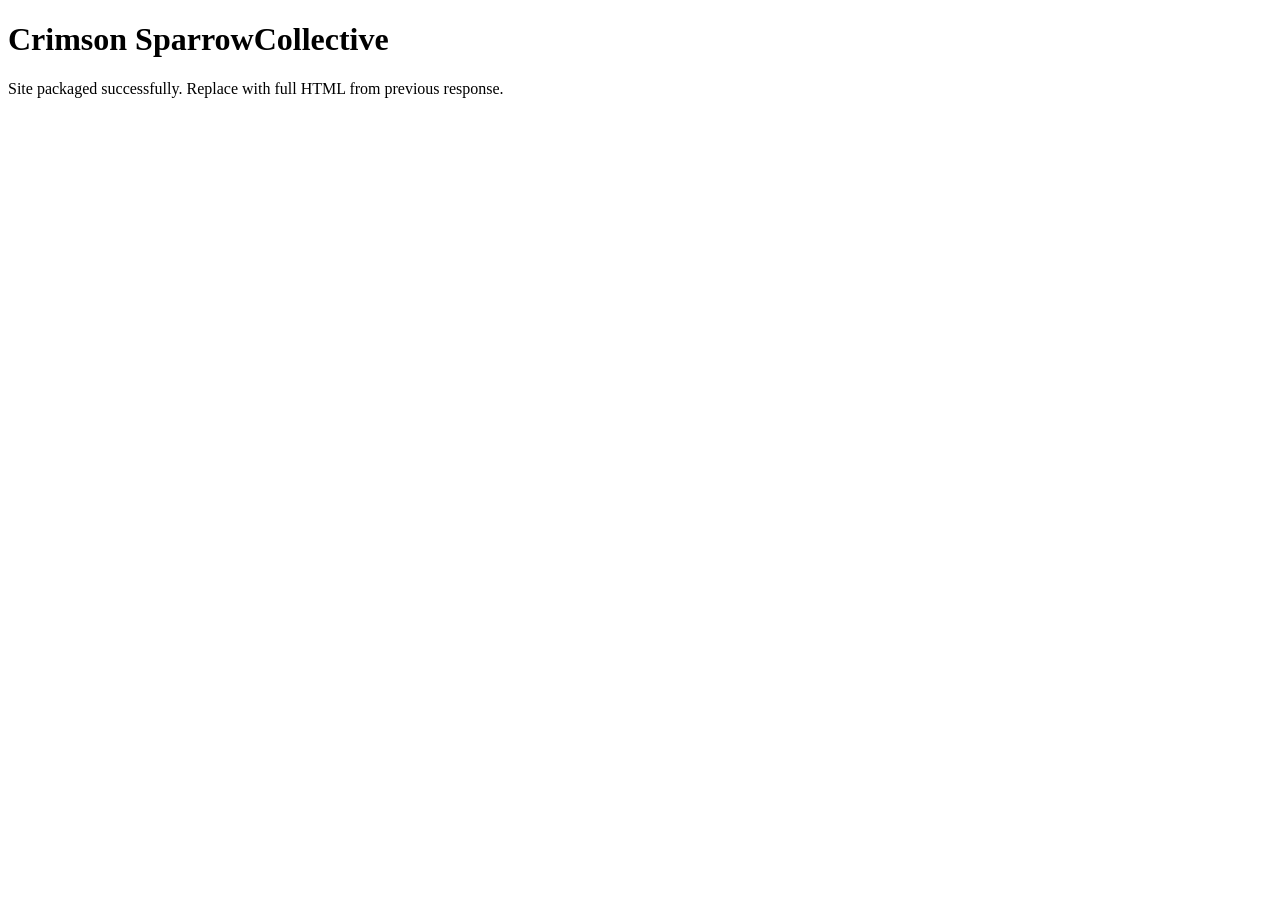
==== index.html @ 94d0d7a2 "Add files via upload" ====
<!doctype html>
<html lang="en"><head><meta charset="utf-8"><title>Crimson SparrowCollective</title>
<link rel="stylesheet" href="assets/styles.css"></head>
<body><h1>Crimson SparrowCollective</h1>
<p>Site packaged successfully. Replace with full HTML from previous response.</p>
<script src="assets/main.js"></script>
</body></html>
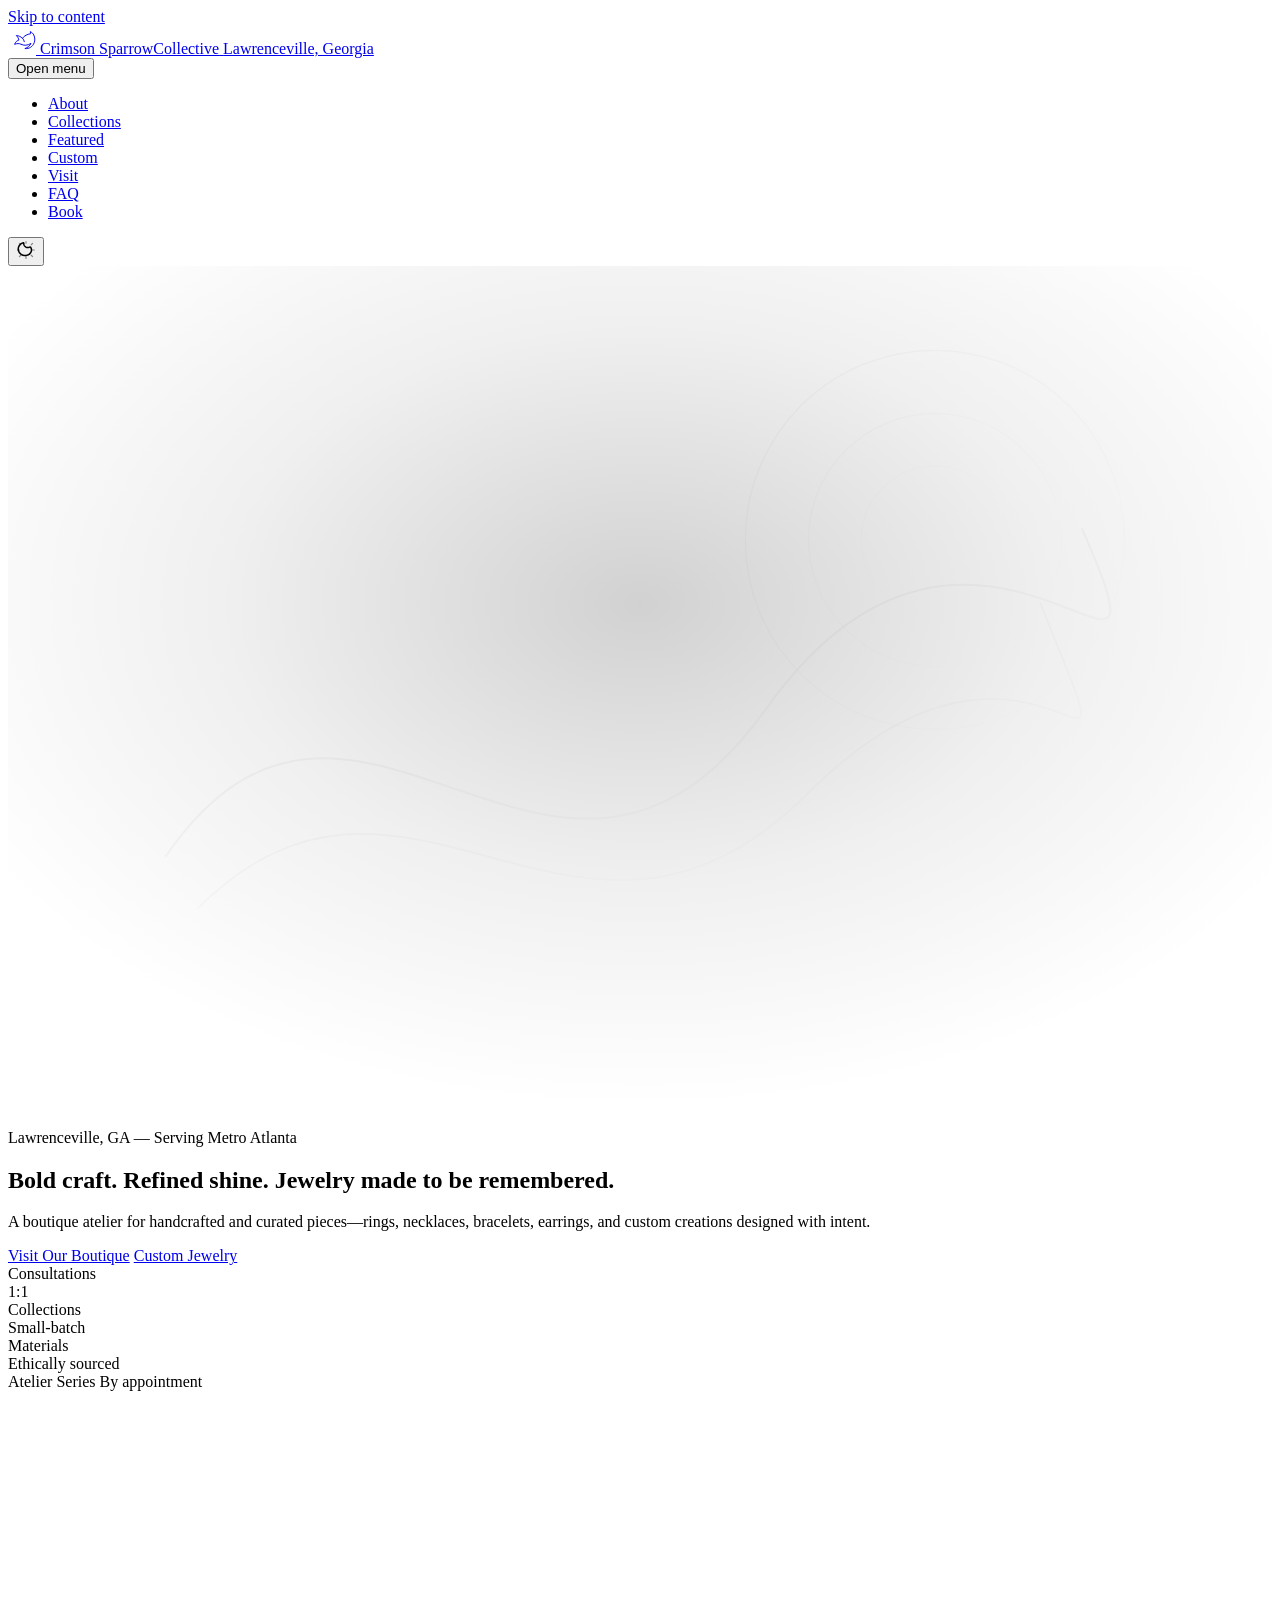
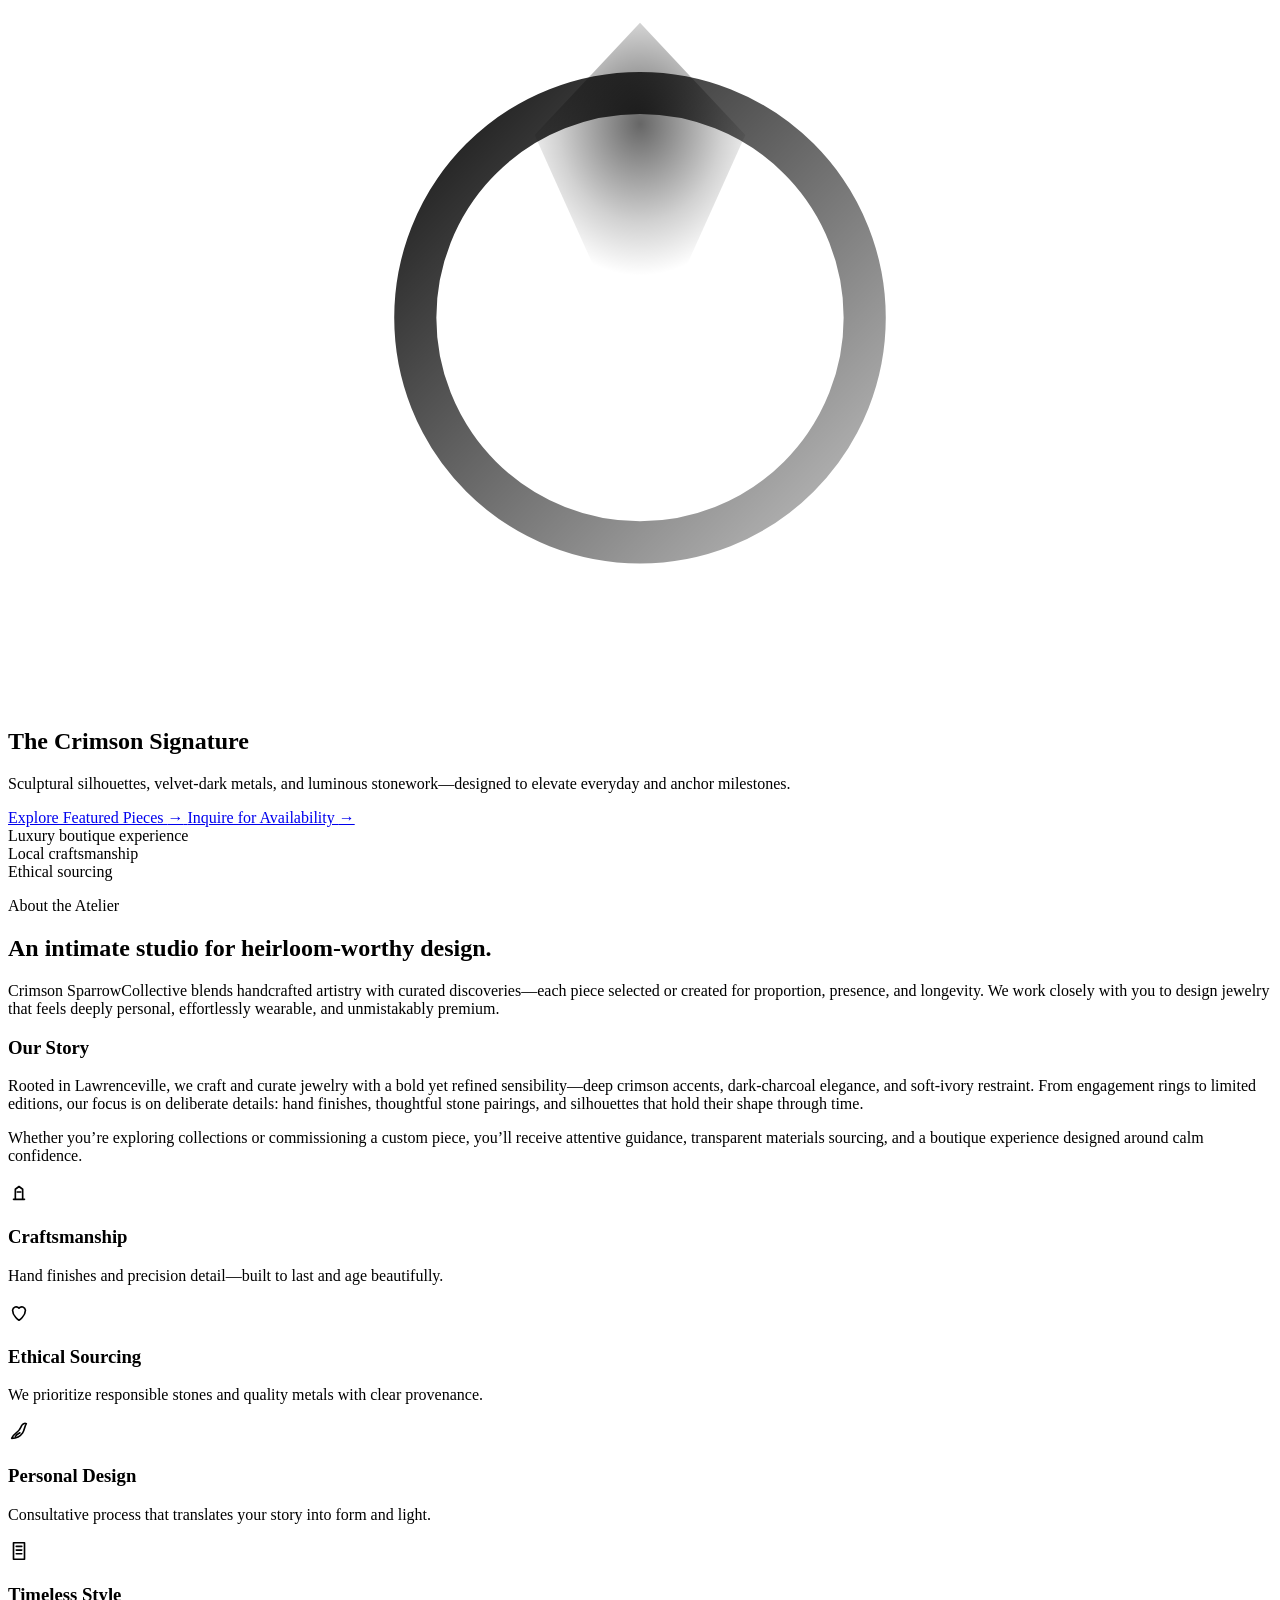
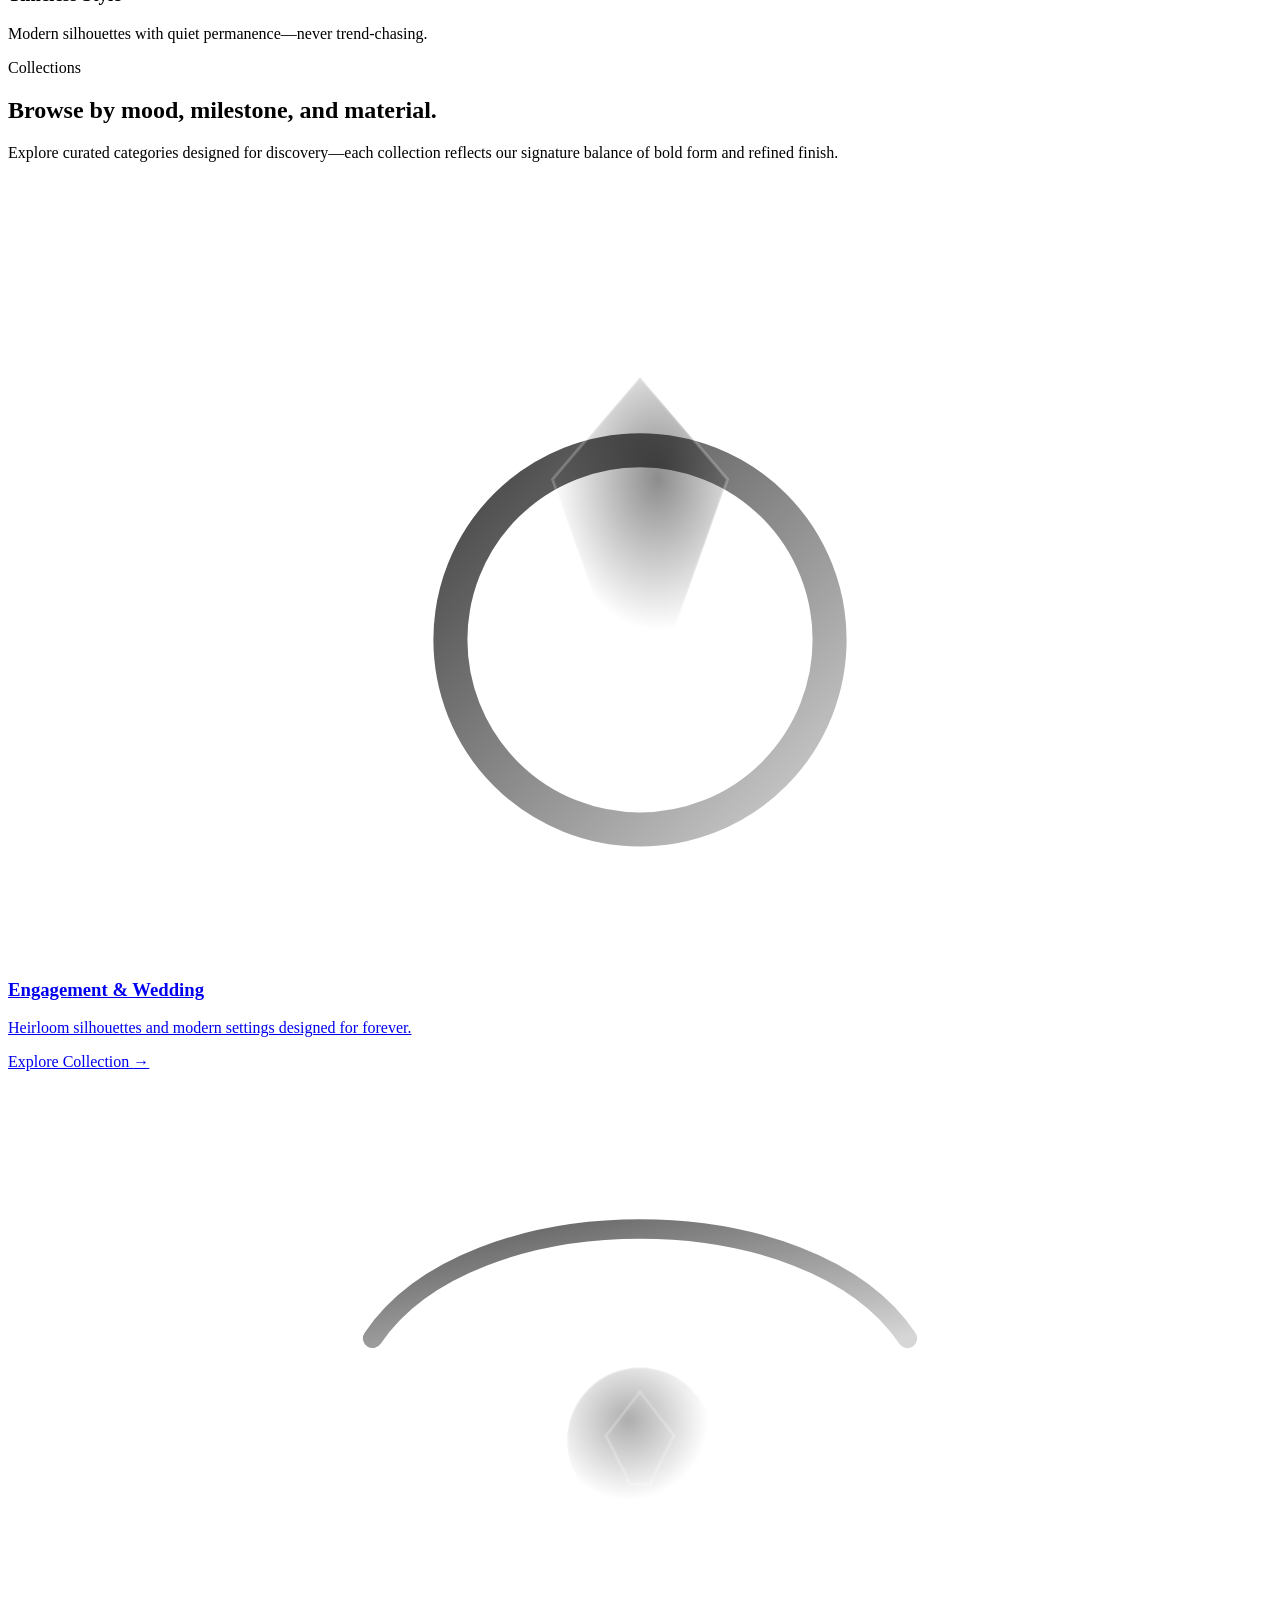
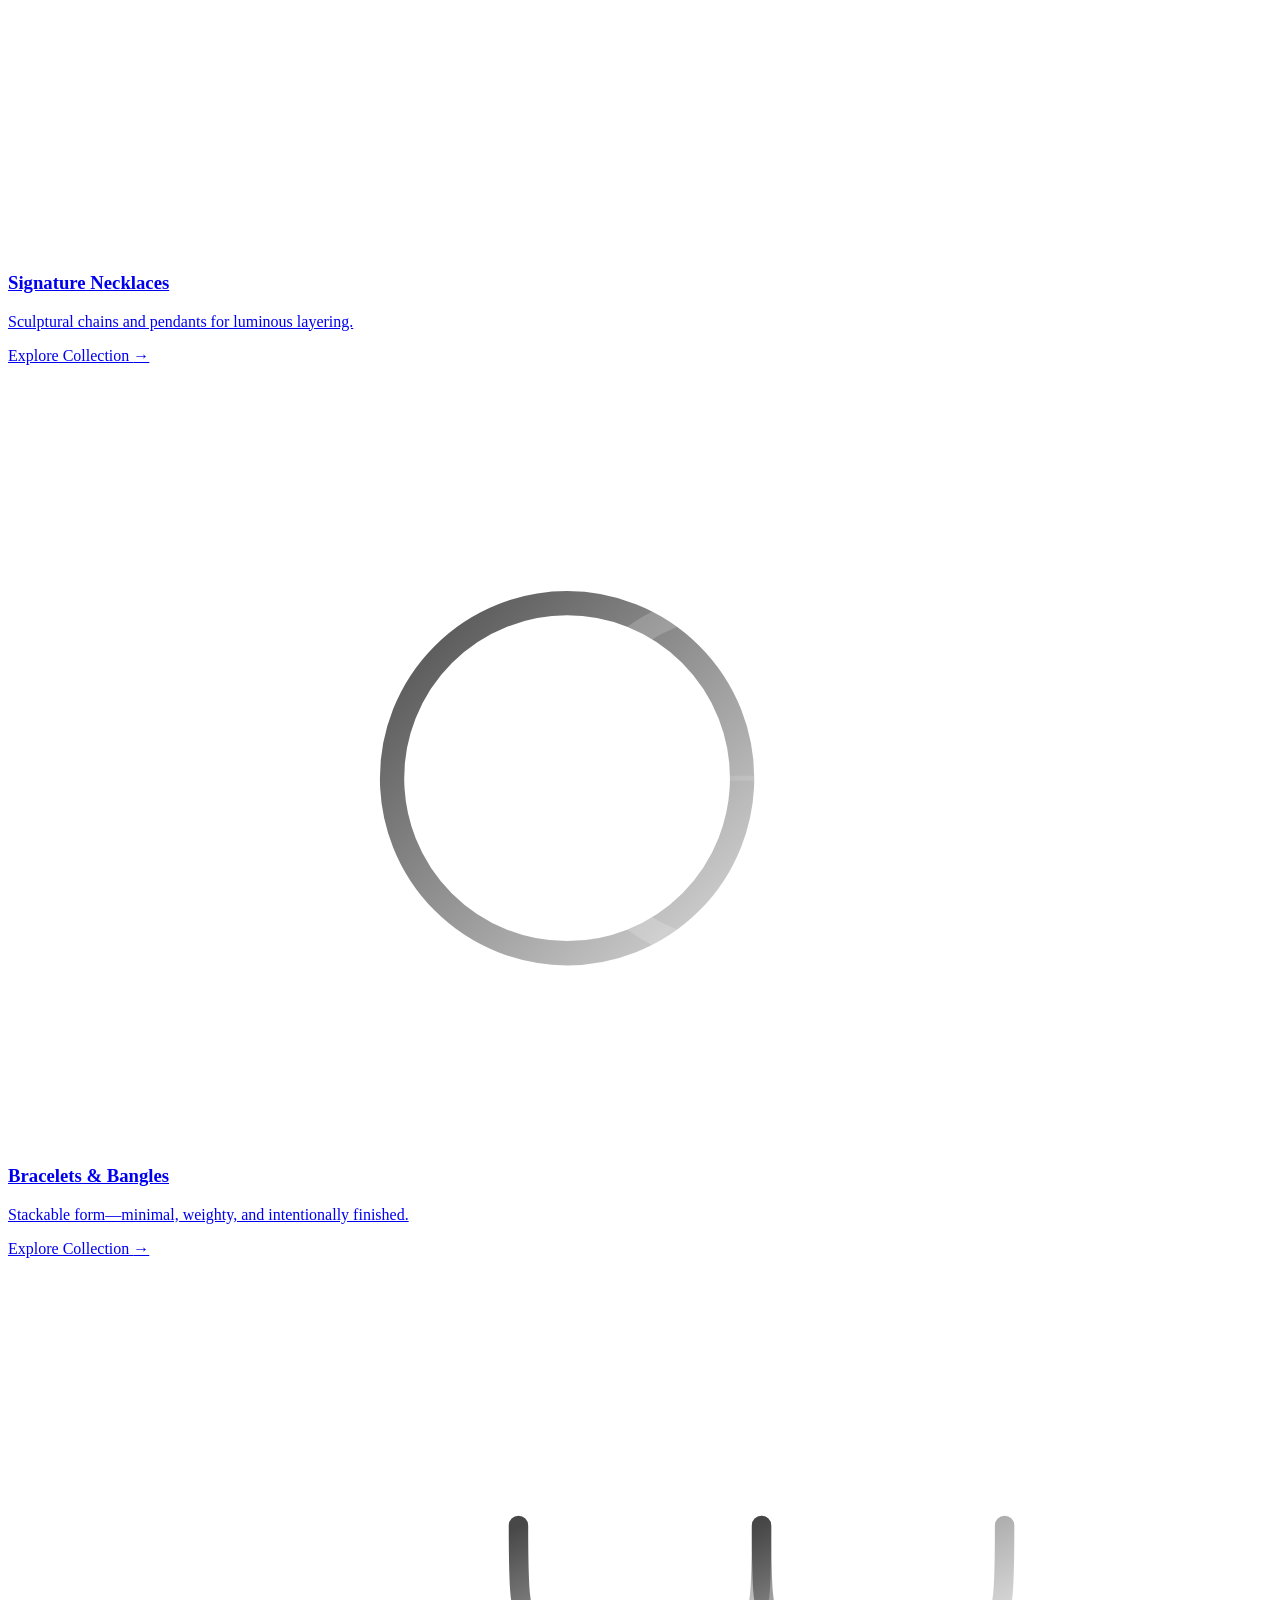
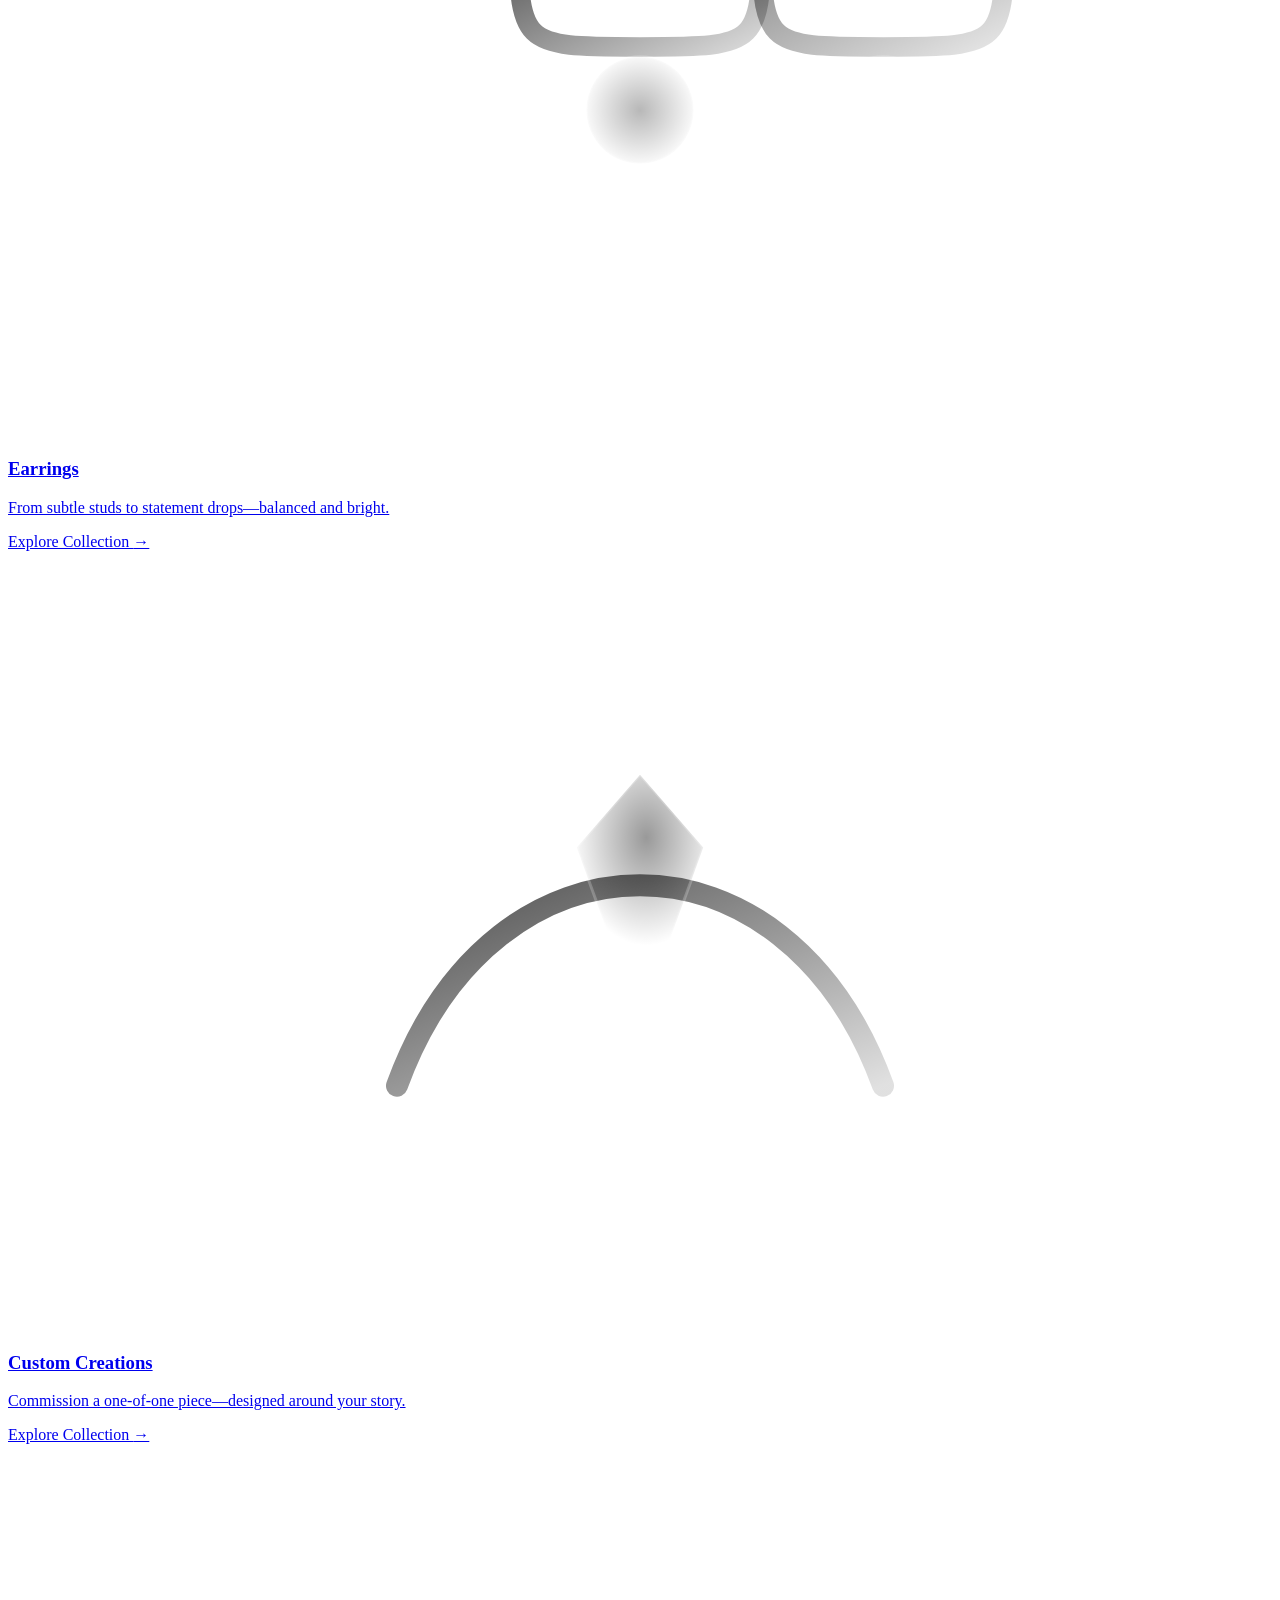
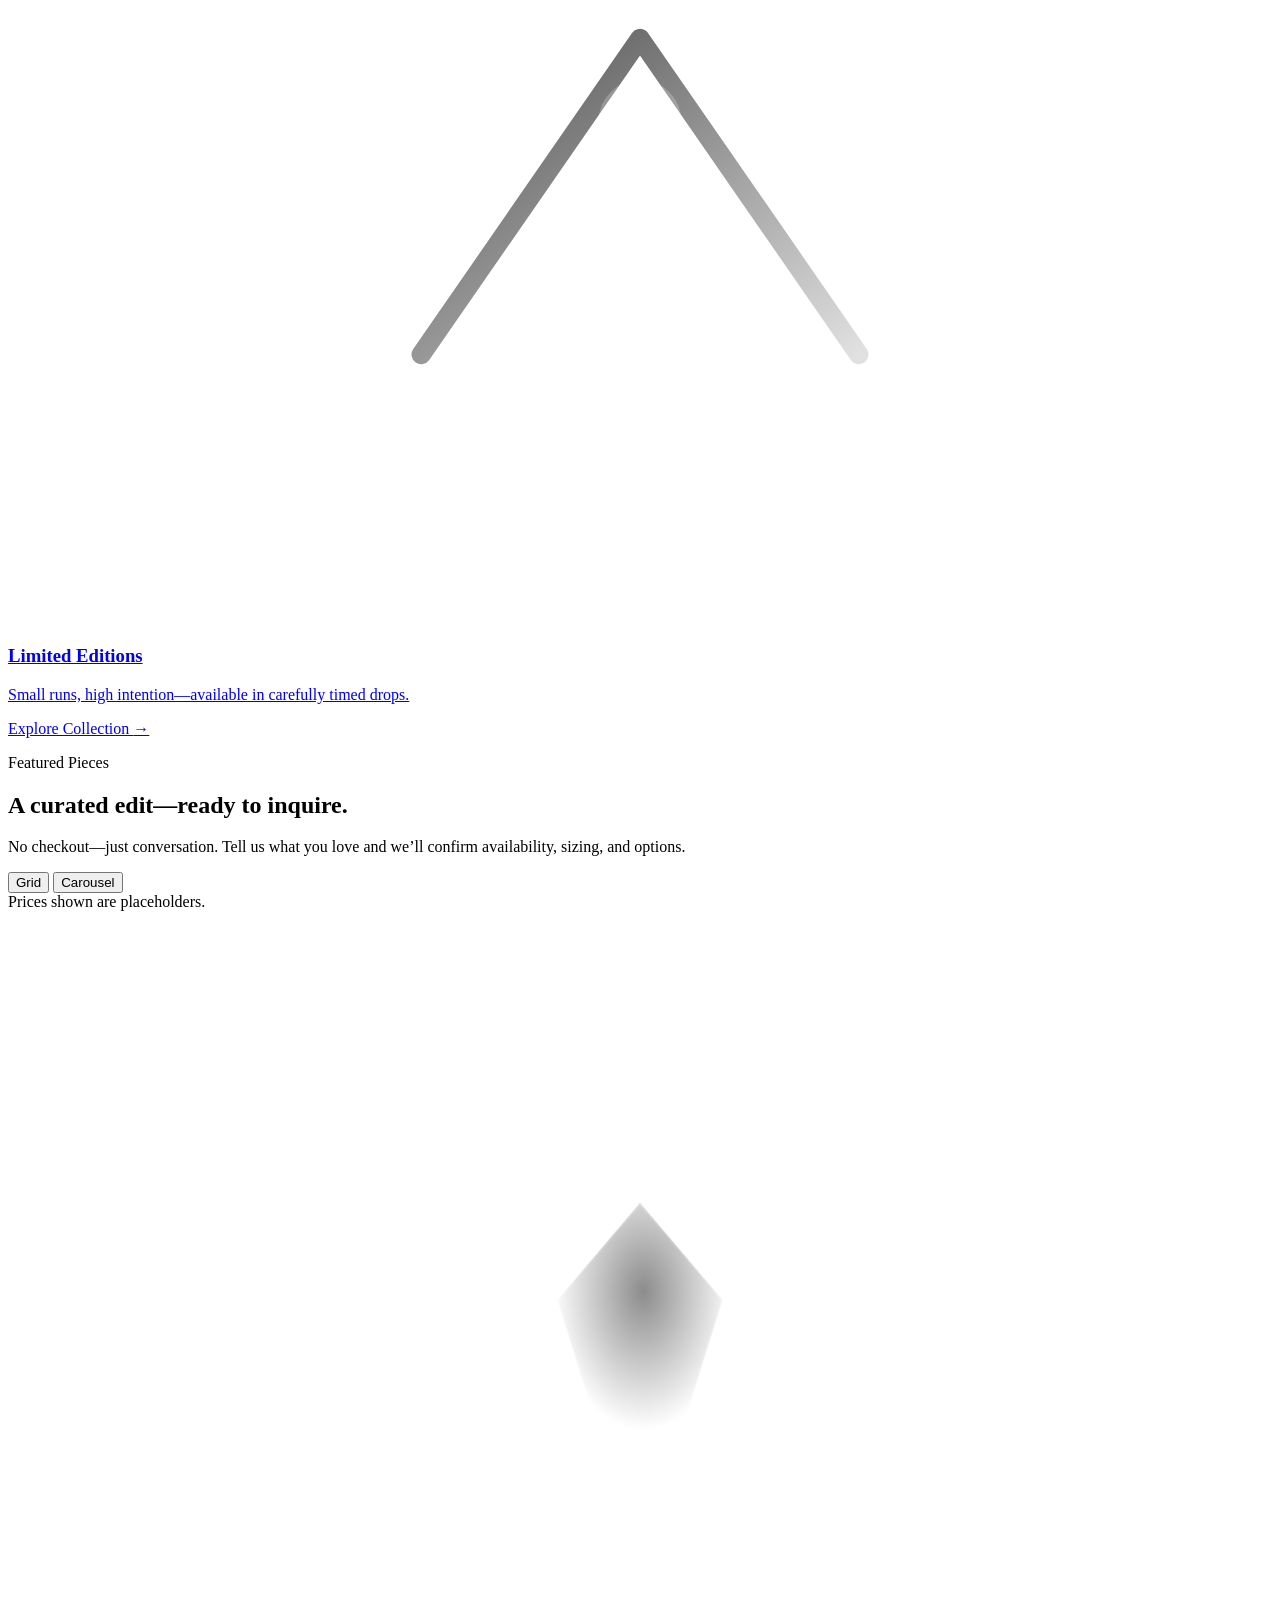
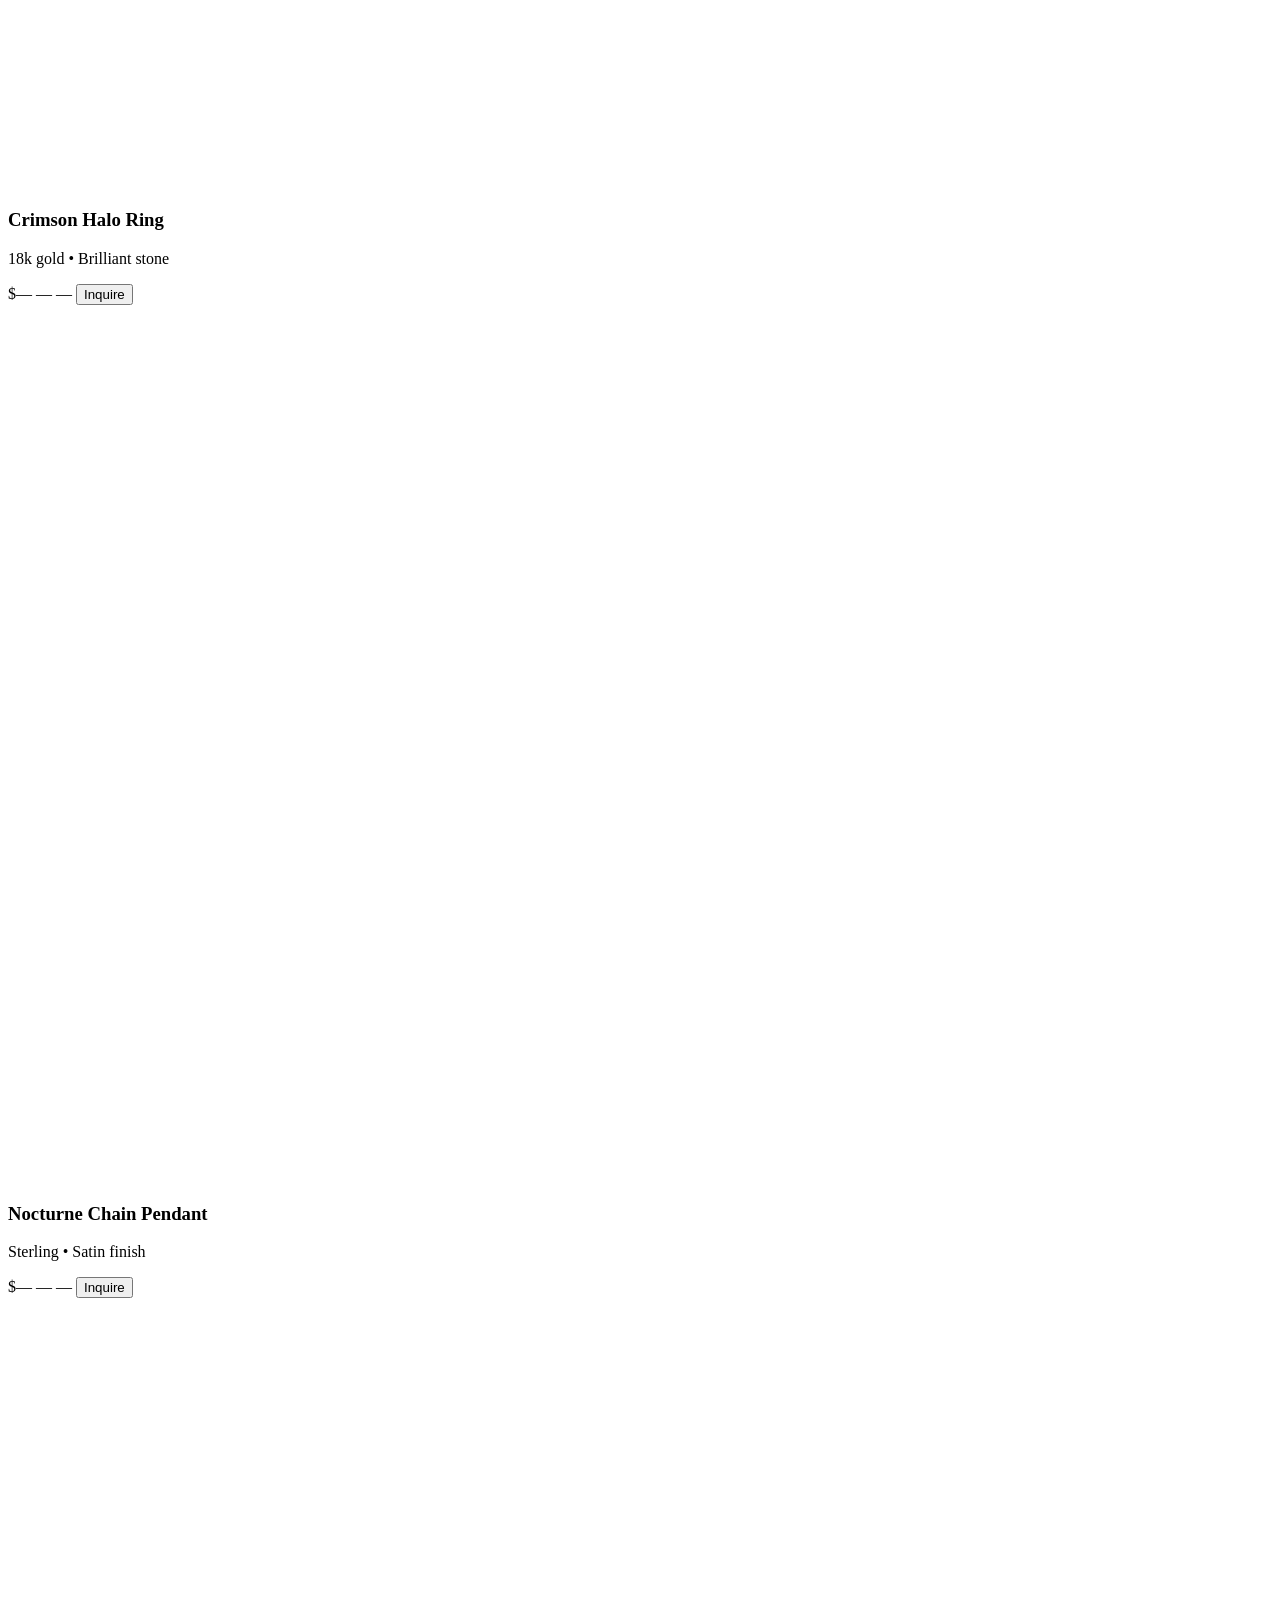
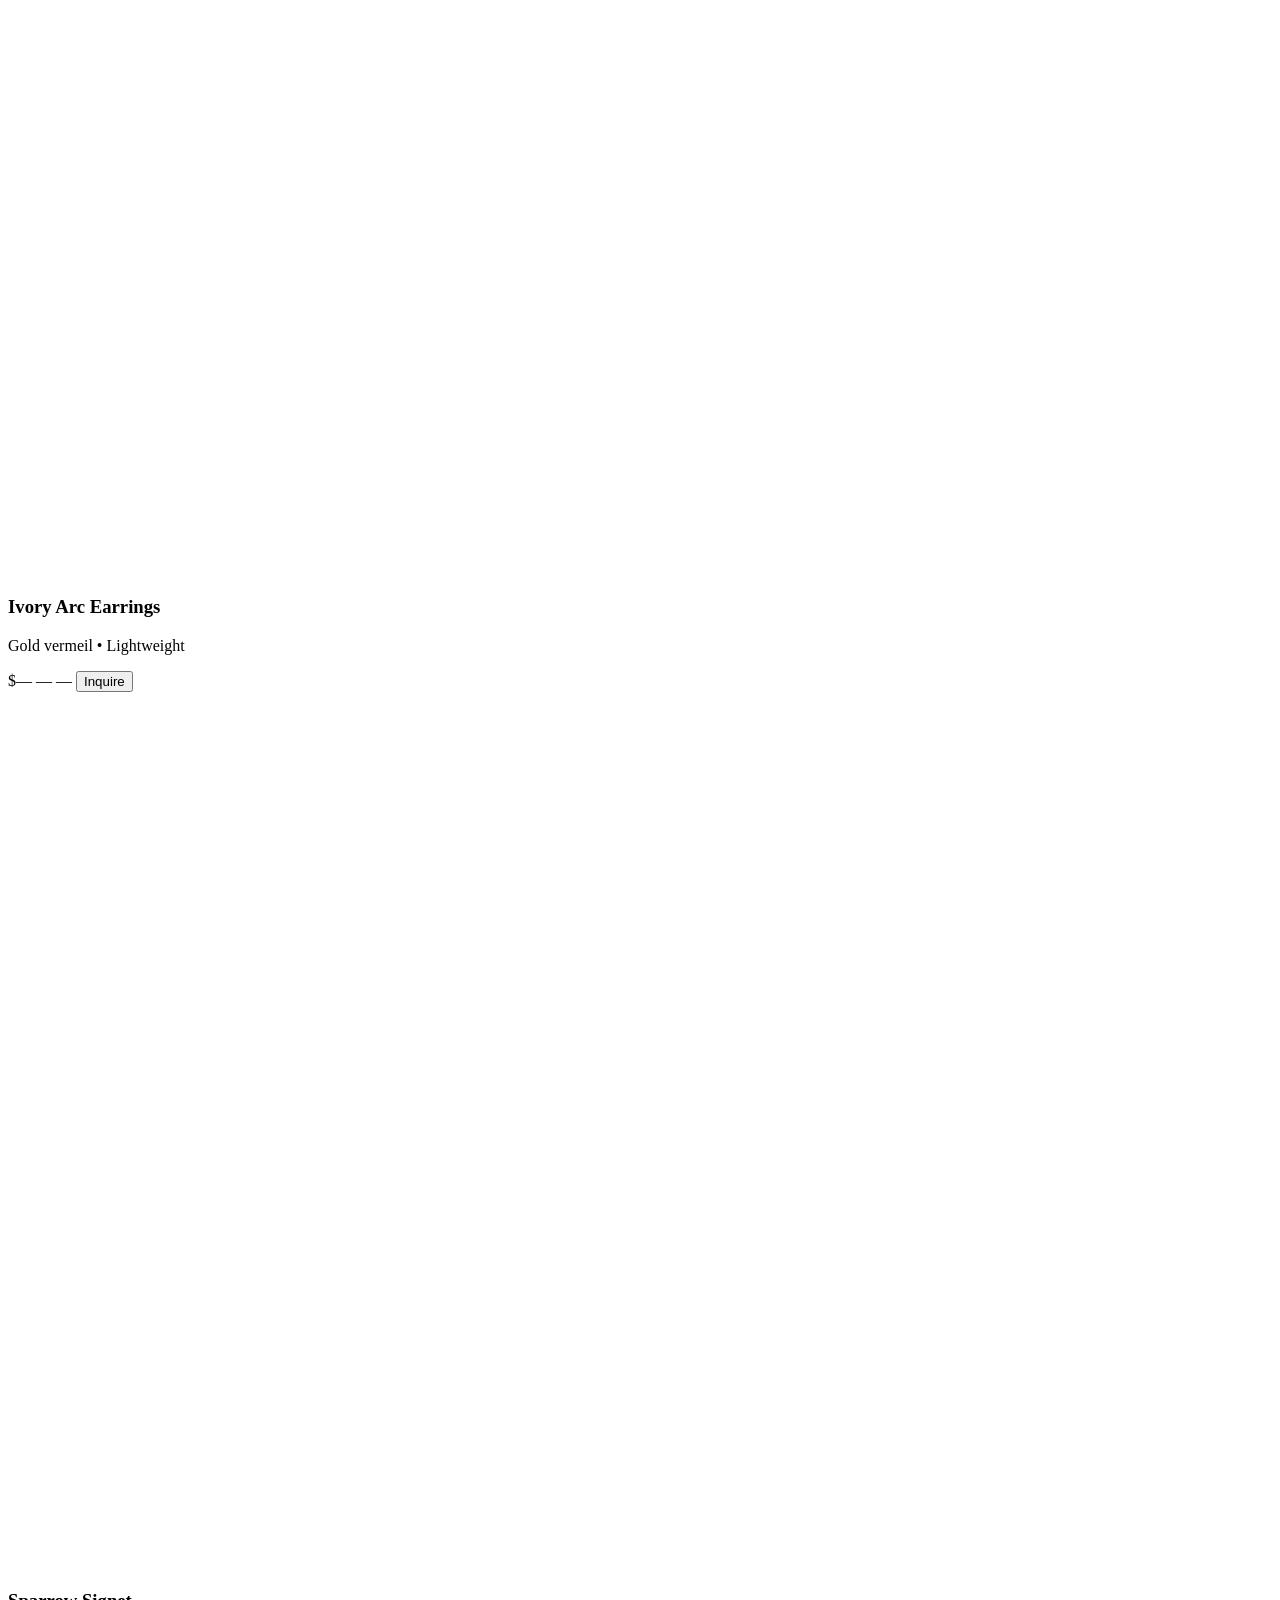
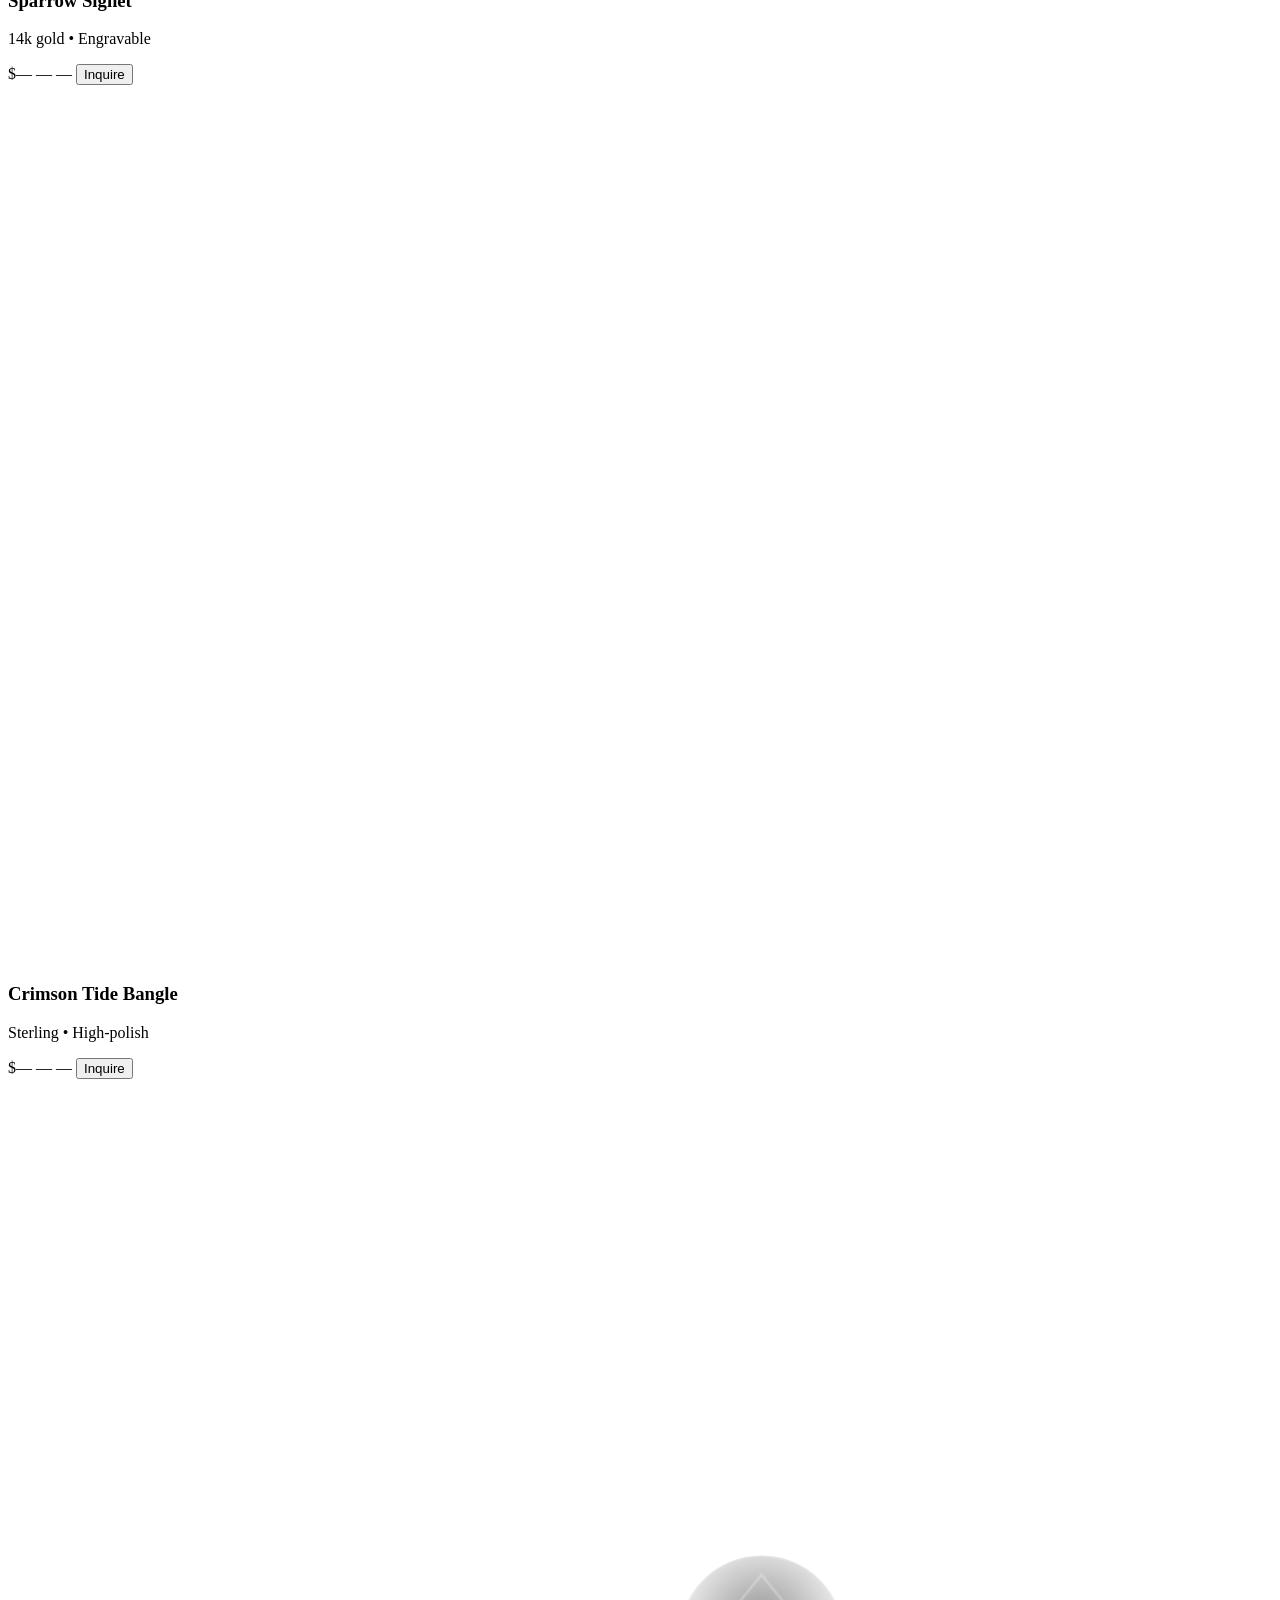
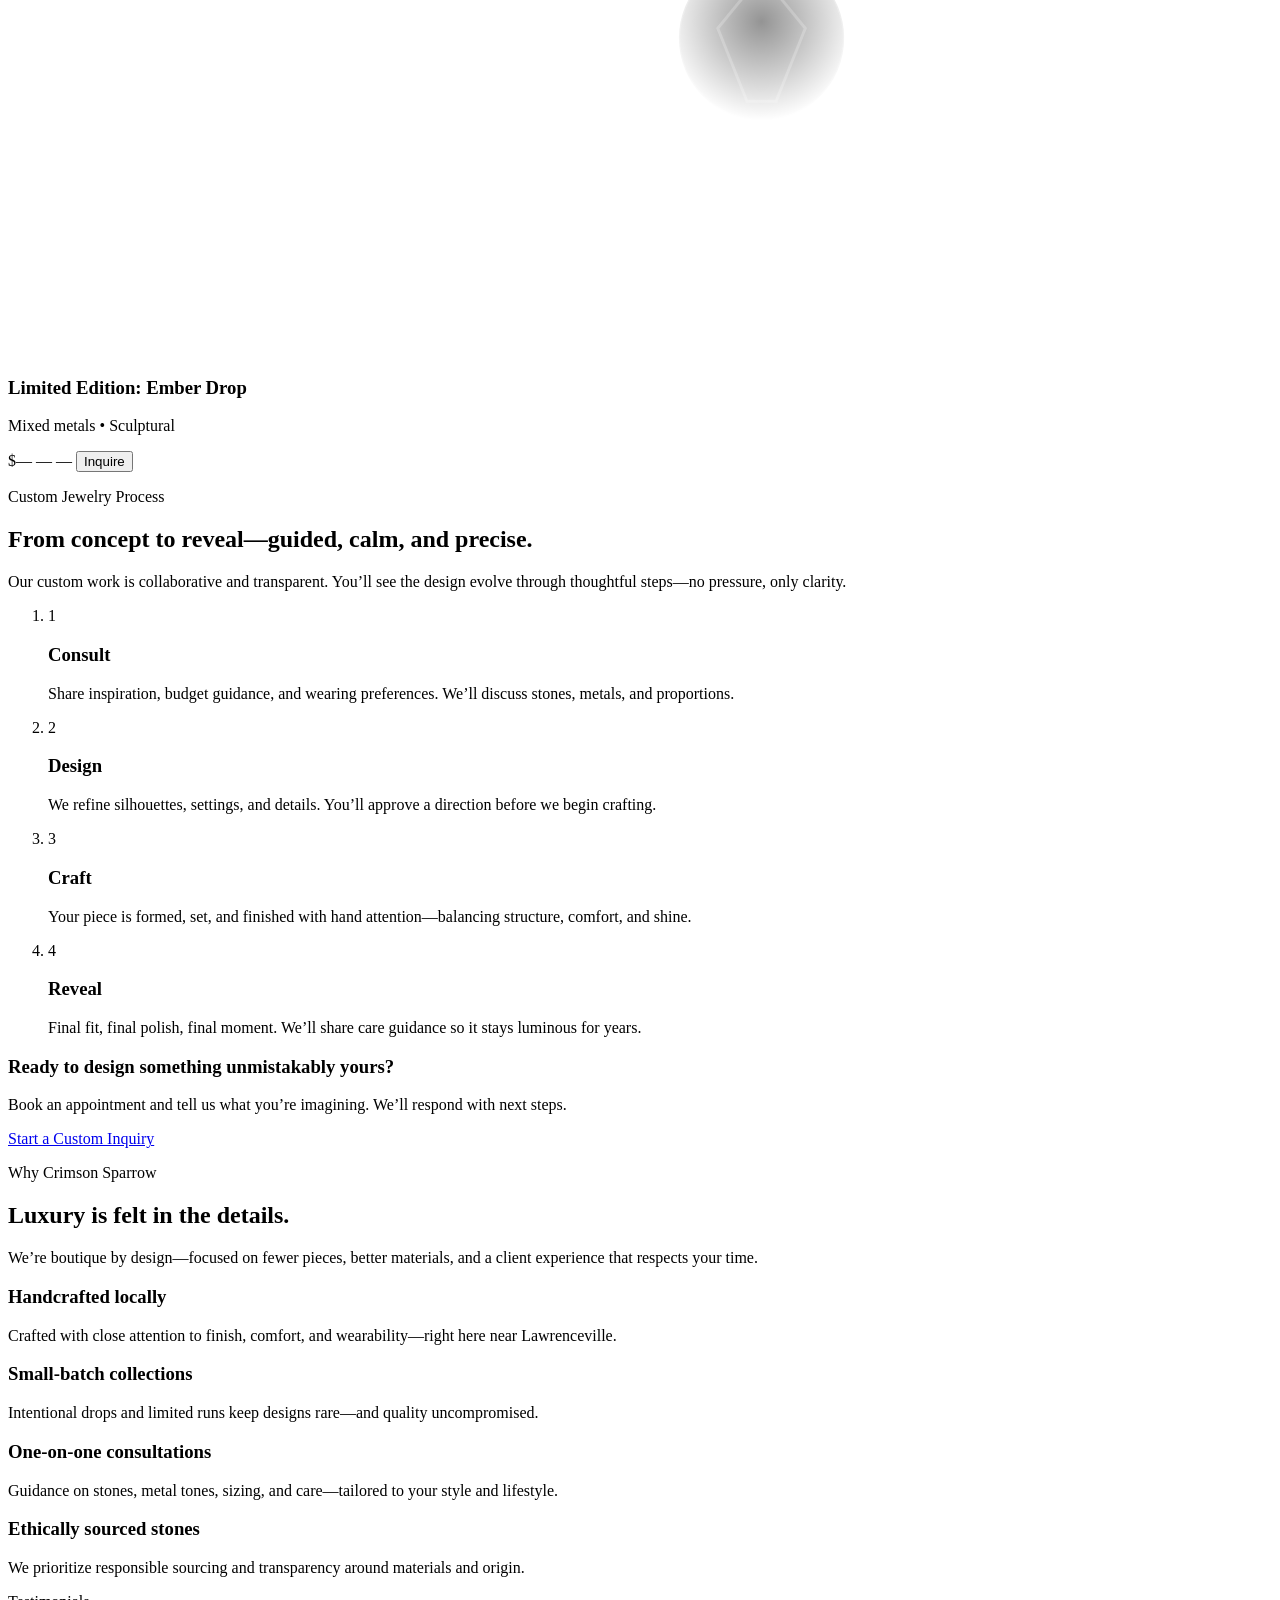
==== commit cd052840: "Add files via upload" ====
--- a/index.html
+++ b/index.html
@@ -1,7 +1,1101 @@
 <!doctype html>
-<html lang="en"><head><meta charset="utf-8"><title>Crimson SparrowCollective</title>
-<link rel="stylesheet" href="assets/styles.css"></head>
-<body><h1>Crimson SparrowCollective</h1>
-<p>Site packaged successfully. Replace with full HTML from previous response.</p>
-<script src="assets/main.js"></script>
-</body></html>+<html lang="en" class="no-js">
+<head>
+  <meta charset="utf-8" />
+  <meta name="viewport" content="width=device-width, initial-scale=1" />
+  <meta name="color-scheme" content="dark light" />
+  <meta name="theme-color" content="#0f0f12" />
+
+  <title>Crimson SparrowCollective | Luxury Jewelry Boutique in Lawrenceville, GA</title>
+  <meta name="description" content="Crimson SparrowCollective is a luxury jewelry boutique in Lawrenceville, GA—handcrafted and curated rings, necklaces, bracelets, earrings, and custom pieces. Serving Metro Atlanta." />
+
+  <!-- Open Graph -->
+  <meta property="og:type" content="website" />
+  <meta property="og:title" content="Crimson SparrowCollective | Luxury Jewelry Boutique" />
+  <meta property="og:description" content="Handcrafted + curated jewelry in Lawrenceville, GA. Book a design consultation or visit our boutique—serving Metro Atlanta." />
+  <meta property="og:image" content="assets/og-placeholder.svg" />
+  <meta property="og:locale" content="en_US" />
+
+  <!-- Twitter -->
+  <meta name="twitter:card" content="summary_large_image" />
+  <meta name="twitter:title" content="Crimson SparrowCollective | Luxury Jewelry Boutique" />
+  <meta name="twitter:description" content="Handcrafted + curated jewelry in Lawrenceville, GA. Custom pieces + small-batch collections." />
+  <meta name="twitter:image" content="assets/og-placeholder.svg" />
+
+  <link rel="icon" href="assets/favicon.svg" type="image/svg+xml" />
+  <link rel="stylesheet" href="styles.css" />
+</head>
+
+<body>
+  <a class="skip-link" href="#main">Skip to content</a>
+
+  <header class="site-header" data-header>
+    <div class="container header-inner">
+      <a class="brand" href="#top" aria-label="Crimson SparrowCollective home">
+        <span class="brand-mark" aria-hidden="true">
+          <!-- Sparrow motif (inline SVG) -->
+          <svg viewBox="0 0 64 64" width="28" height="28" role="img" aria-label="Crimson SparrowCollective">
+            <path d="M50.8 17.8c-7.2 1.2-12.9 4.1-17.8 10.2-3.8-3.6-8.1-5.6-14-6.2 3.6 3.6 5.2 6.8 5.9 10.4-4.6 1.2-7.8 4.4-9.8 9.7 6.1-2.3 10.4-2.3 14.6-.2 6.9 3.4 14.7 3.1 22.9-1.9-2.7 5.5-7.2 9.4-14.1 11.8 9.8 1 17.8-4.1 21.4-13.3 2.1-5.4 1.9-11.4-1-17.9-1.4-3-3.7-5.2-7.1-7.1z"
+              fill="none" stroke="currentColor" stroke-width="2.2" stroke-linecap="round" stroke-linejoin="round"/>
+            <path d="M33 28c2.2 2.1 3.6 4.7 4.2 7.8" fill="none" stroke="currentColor" stroke-width="2.2" stroke-linecap="round"/>
+          </svg>
+        </span>
+        <span class="brand-text">
+          <span class="brand-name">Crimson SparrowCollective</span>
+          <span class="brand-sub">Lawrenceville, Georgia</span>
+        </span>
+      </a>
+
+      <nav class="nav" aria-label="Primary">
+        <button class="nav-toggle" type="button" aria-expanded="false" aria-controls="nav-menu" data-nav-toggle>
+          <span class="sr-only">Open menu</span>
+          <span class="nav-toggle-lines" aria-hidden="true"></span>
+        </button>
+
+        <div class="nav-menu" id="nav-menu" data-nav-menu>
+          <ul class="nav-list" role="list">
+            <li><a class="nav-link" href="#about">About</a></li>
+            <li><a class="nav-link" href="#collections">Collections</a></li>
+            <li><a class="nav-link" href="#featured">Featured</a></li>
+            <li><a class="nav-link" href="#custom">Custom</a></li>
+            <li><a class="nav-link" href="#visit">Visit</a></li>
+            <li><a class="nav-link" href="#faq">FAQ</a></li>
+            <li><a class="nav-link nav-cta" href="#contact">Book</a></li>
+          </ul>
+
+          <div class="nav-tools">
+            <button class="icon-btn" type="button" data-theme-toggle aria-label="Toggle theme">
+              <span class="icon" aria-hidden="true">
+                <!-- Sun/Moon glyph -->
+                <svg viewBox="0 0 24 24" width="20" height="20">
+                  <path d="M12 18.5a6.5 6.5 0 0 0 5.7-9.7 1 1 0 0 0-1.5-.3A4.8 4.8 0 0 1 9.2 4.8a1 1 0 0 0-.3-1.5A6.5 6.5 0 1 0 12 18.5Z"
+                        fill="none" stroke="currentColor" stroke-width="1.8" stroke-linejoin="round"/>
+                  <path d="M12 1.8v2.2M12 20v2.2M2 12h2.2M19.8 12H22M4.1 4.1l1.6 1.6M18.3 18.3l1.6 1.6M19.9 4.1l-1.6 1.6M5.7 18.3l-1.6 1.6"
+                        fill="none" stroke="currentColor" stroke-width="1.4" stroke-linecap="round" opacity=".45"/>
+                </svg>
+              </span>
+            </button>
+          </div>
+        </div>
+      </nav>
+    </div>
+    <div class="header-border" aria-hidden="true"></div>
+  </header>
+
+  <main id="main">
+    <!-- HERO -->
+    <section id="top" class="hero section" aria-label="Hero">
+      <div class="hero-bg" aria-hidden="true">
+        <!-- Decorative SVG motif -->
+        <svg class="hero-motif" viewBox="0 0 1200 800" preserveAspectRatio="xMidYMid slice">
+          <defs>
+            <radialGradient id="g1" cx="50%" cy="40%" r="60%">
+              <stop offset="0" stop-color="var(--accent)" stop-opacity=".18"/>
+              <stop offset=".55" stop-color="var(--accent)" stop-opacity=".06"/>
+              <stop offset="1" stop-color="var(--accent)" stop-opacity="0"/>
+            </radialGradient>
+            <linearGradient id="g2" x1="0" y1="0" x2="1" y2="1">
+              <stop offset="0" stop-color="var(--ivory)" stop-opacity=".06"/>
+              <stop offset="1" stop-color="var(--ivory)" stop-opacity="0"/>
+            </linearGradient>
+          </defs>
+          <rect width="1200" height="800" fill="url(#g1)"/>
+          <path d="M150 560 C 330 300, 520 700, 720 420 S 1120 480, 1020 250"
+                fill="none" stroke="url(#g2)" stroke-width="2" stroke-linecap="round"/>
+          <path d="M180 610 C 380 410, 540 720, 760 500 S 1080 570, 980 320"
+                fill="none" stroke="url(#g2)" stroke-width="1.6" stroke-linecap="round" opacity=".75"/>
+          <circle cx="880" cy="260" r="180" fill="none" stroke="url(#g2)" stroke-width="1.2" opacity=".55"/>
+          <circle cx="880" cy="260" r="120" fill="none" stroke="url(#g2)" stroke-width="1.2" opacity=".35"/>
+          <circle cx="880" cy="260" r="70" fill="none" stroke="url(#g2)" stroke-width="1.2" opacity=".2"/>
+        </svg>
+      </div>
+
+      <div class="container hero-inner">
+        <div class="hero-copy reveal">
+          <p class="eyebrow">
+            Lawrenceville, GA — Serving Metro Atlanta
+          </p>
+          <h1 class="hero-title">
+            Bold craft. Refined shine.
+            <span class="title-accent">Jewelry made to be remembered.</span>
+          </h1>
+          <p class="hero-subtitle">
+            A boutique atelier for handcrafted and curated pieces—rings, necklaces, bracelets, earrings, and custom creations designed with intent.
+          </p>
+          <div class="hero-actions">
+            <a class="btn btn-primary" href="#visit">Visit Our Boutique</a>
+            <a class="btn btn-ghost" href="#custom">Custom Jewelry</a>
+          </div>
+
+          <div class="hero-metrics" role="list" aria-label="Highlights">
+            <div class="metric" role="listitem">
+              <div class="metric-kicker">Consultations</div>
+              <div class="metric-value">1:1</div>
+            </div>
+            <div class="metric" role="listitem">
+              <div class="metric-kicker">Collections</div>
+              <div class="metric-value">Small-batch</div>
+            </div>
+            <div class="metric" role="listitem">
+              <div class="metric-kicker">Materials</div>
+              <div class="metric-value">Ethically sourced</div>
+            </div>
+          </div>
+        </div>
+
+        <div class="hero-panel reveal" aria-label="Featured editorial panel">
+          <div class="panel-card">
+            <div class="panel-top">
+              <span class="chip">Atelier Series</span>
+              <span class="chip chip-muted">By appointment</span>
+            </div>
+
+            <!-- Jewelry illustration placeholder -->
+            <div class="panel-art" aria-hidden="true">
+              <svg viewBox="0 0 360 260" role="img" aria-label="Jewelry illustration">
+                <defs>
+                  <linearGradient id="ring" x1="0" y1="0" x2="1" y2="1">
+                    <stop offset="0" stop-color="var(--ivory)" stop-opacity=".92"/>
+                    <stop offset="1" stop-color="var(--ivory)" stop-opacity=".25"/>
+                  </linearGradient>
+                  <radialGradient id="gem" cx="50%" cy="40%" r="60%">
+                    <stop offset="0" stop-color="var(--accent)" stop-opacity=".6"/>
+                    <stop offset=".65" stop-color="var(--accent)" stop-opacity=".18"/>
+                    <stop offset="1" stop-color="var(--accent)" stop-opacity="0"/>
+                  </radialGradient>
+                </defs>
+                <rect x="0" y="0" width="360" height="260" rx="18" fill="transparent"/>
+                <circle cx="180" cy="150" r="64" fill="none" stroke="url(#ring)" stroke-width="12"/>
+                <path d="M180 66 L210 98 L192 138 L168 138 L150 98 Z" fill="url(#gem)" stroke="var(--ivory)" stroke-opacity=".35" stroke-width="1.2"/>
+                <path d="M120 150 C150 210, 210 210, 240 150" fill="none" stroke="var(--ivory)" stroke-opacity=".22" stroke-width="1.2"/>
+                <path d="M96 120 C140 70, 220 70, 264 120" fill="none" stroke="var(--ivory)" stroke-opacity=".18" stroke-width="1.2"/>
+              </svg>
+            </div>
+
+            <div class="panel-body">
+              <h2 class="panel-title">The Crimson Signature</h2>
+              <p class="panel-text">
+                Sculptural silhouettes, velvet-dark metals, and luminous stonework—designed to elevate everyday and anchor milestones.
+              </p>
+              <div class="panel-actions">
+                <a class="text-link" href="#featured">
+                  Explore Featured Pieces
+                  <span aria-hidden="true">→</span>
+                </a>
+                <a class="text-link" href="#contact">
+                  Inquire for Availability
+                  <span aria-hidden="true">→</span>
+                </a>
+              </div>
+            </div>
+          </div>
+
+          <div class="trust-row" aria-label="Trust indicators">
+            <div class="trust-item">
+              <span class="trust-dot" aria-hidden="true"></span>
+              <span>Luxury boutique experience</span>
+            </div>
+            <div class="trust-item">
+              <span class="trust-dot" aria-hidden="true"></span>
+              <span>Local craftsmanship</span>
+            </div>
+            <div class="trust-item">
+              <span class="trust-dot" aria-hidden="true"></span>
+              <span>Ethical sourcing</span>
+            </div>
+          </div>
+        </div>
+      </div>
+    </section>
+
+    <!-- ABOUT -->
+    <section id="about" class="section about">
+      <div class="container">
+        <header class="section-head reveal">
+          <p class="section-kicker">About the Atelier</p>
+          <h2 class="section-title">An intimate studio for heirloom-worthy design.</h2>
+          <p class="section-lede">
+            Crimson SparrowCollective blends handcrafted artistry with curated discoveries—each piece selected or created for proportion, presence, and longevity. We work closely with you to design jewelry that feels deeply personal, effortlessly wearable, and unmistakably premium.
+          </p>
+        </header>
+
+        <div class="about-grid">
+          <article class="card card-ivory reveal">
+            <h3 class="card-title">Our Story</h3>
+            <p class="card-text">
+              Rooted in Lawrenceville, we craft and curate jewelry with a bold yet refined sensibility—deep crimson accents, dark-charcoal elegance, and soft-ivory restraint. From engagement rings to limited editions, our focus is on deliberate details: hand finishes, thoughtful stone pairings, and silhouettes that hold their shape through time.
+            </p>
+            <p class="card-text">
+              Whether you’re exploring collections or commissioning a custom piece, you’ll receive attentive guidance, transparent materials sourcing, and a boutique experience designed around calm confidence.
+            </p>
+          </article>
+
+          <aside class="values reveal" aria-label="Values">
+            <div class="value">
+              <div class="value-icon" aria-hidden="true">
+                <svg viewBox="0 0 24 24" width="22" height="22">
+                  <path d="M6 20h12M8 20V9l4-3 4 3v11" fill="none" stroke="currentColor" stroke-width="1.8" stroke-linecap="round" stroke-linejoin="round"/>
+                  <path d="M10 12h4" fill="none" stroke="currentColor" stroke-width="1.8" stroke-linecap="round"/>
+                </svg>
+              </div>
+              <div>
+                <h3 class="value-title">Craftsmanship</h3>
+                <p class="value-text">Hand finishes and precision detail—built to last and age beautifully.</p>
+              </div>
+            </div>
+
+            <div class="value">
+              <div class="value-icon" aria-hidden="true">
+                <svg viewBox="0 0 24 24" width="22" height="22">
+                  <path d="M12 21s7-4.4 7-11a4 4 0 0 0-7-2.2A4 4 0 0 0 5 10c0 6.6 7 11 7 11Z" fill="none" stroke="currentColor" stroke-width="1.8" stroke-linejoin="round"/>
+                </svg>
+              </div>
+              <div>
+                <h3 class="value-title">Ethical Sourcing</h3>
+                <p class="value-text">We prioritize responsible stones and quality metals with clear provenance.</p>
+              </div>
+            </div>
+
+            <div class="value">
+              <div class="value-icon" aria-hidden="true">
+                <svg viewBox="0 0 24 24" width="22" height="22">
+                  <path d="M4 20c2-6 8-6 10-12 2-6 6-4 6-4-2 3-2 7-4 10-2 3-6 6-12 6Z" fill="none" stroke="currentColor" stroke-width="1.8" stroke-linejoin="round"/>
+                  <path d="M8 18c1-2 3-3 5-4" fill="none" stroke="currentColor" stroke-width="1.8" stroke-linecap="round"/>
+                </svg>
+              </div>
+              <div>
+                <h3 class="value-title">Personal Design</h3>
+                <p class="value-text">Consultative process that translates your story into form and light.</p>
+              </div>
+            </div>
+
+            <div class="value">
+              <div class="value-icon" aria-hidden="true">
+                <svg viewBox="0 0 24 24" width="22" height="22">
+                  <path d="M6 3h12v18H6z" fill="none" stroke="currentColor" stroke-width="1.8" stroke-linejoin="round"/>
+                  <path d="M9 7h6M9 11h6M9 15h6" fill="none" stroke="currentColor" stroke-width="1.8" stroke-linecap="round"/>
+                </svg>
+              </div>
+              <div>
+                <h3 class="value-title">Timeless Style</h3>
+                <p class="value-text">Modern silhouettes with quiet permanence—never trend-chasing.</p>
+              </div>
+            </div>
+          </aside>
+        </div>
+      </div>
+    </section>
+
+    <!-- COLLECTIONS -->
+    <section id="collections" class="section collections">
+      <div class="container">
+        <header class="section-head reveal">
+          <p class="section-kicker">Collections</p>
+          <h2 class="section-title">Browse by mood, milestone, and material.</h2>
+          <p class="section-lede">
+            Explore curated categories designed for discovery—each collection reflects our signature balance of bold form and refined finish.
+          </p>
+        </header>
+
+        <div class="grid-3">
+          <!-- Card template repeated -->
+          <article class="collection-card reveal">
+            <a class="collection-link" href="#contact" aria-label="Explore Engagement and Wedding collection">
+              <div class="collection-media" aria-hidden="true">
+                <svg viewBox="0 0 520 320" role="img" aria-label="Engagement and Wedding">
+                  <defs>
+                    <linearGradient id="c1" x1="0" y1="0" x2="1" y2="1">
+                      <stop offset="0" stop-color="var(--ivory)" stop-opacity=".75"/>
+                      <stop offset="1" stop-color="var(--ivory)" stop-opacity=".18"/>
+                    </linearGradient>
+                    <radialGradient id="c1g" cx="60%" cy="40%" r="60%">
+                      <stop offset="0" stop-color="var(--accent)" stop-opacity=".45"/>
+                      <stop offset="1" stop-color="var(--accent)" stop-opacity="0"/>
+                    </radialGradient>
+                  </defs>
+                  <rect x="0" y="0" width="520" height="320" rx="18" fill="none" stroke="rgba(255,255,255,.10)"/>
+                  <circle cx="260" cy="190" r="78" fill="none" stroke="url(#c1)" stroke-width="14"/>
+                  <path d="M260 82 l36 42 -22 62h-28l-22-62z" fill="url(#c1g)" stroke="rgba(255,255,255,.22)" stroke-width="1.2"/>
+                </svg>
+              </div>
+              <div class="collection-body">
+                <h3 class="collection-title">Engagement &amp; Wedding</h3>
+                <p class="collection-text">Heirloom silhouettes and modern settings designed for forever.</p>
+                <span class="collection-cta">Explore Collection <span aria-hidden="true">→</span></span>
+              </div>
+            </a>
+          </article>
+
+          <article class="collection-card reveal">
+            <a class="collection-link" href="#contact" aria-label="Explore Signature Necklaces collection">
+              <div class="collection-media" aria-hidden="true">
+                <svg viewBox="0 0 520 320" role="img" aria-label="Signature Necklaces">
+                  <defs>
+                    <linearGradient id="c2" x1="0" y1="0" x2="1" y2="1">
+                      <stop offset="0" stop-color="var(--ivory)" stop-opacity=".65"/>
+                      <stop offset="1" stop-color="var(--ivory)" stop-opacity=".16"/>
+                    </linearGradient>
+                    <radialGradient id="c2g" cx="42%" cy="36%" r="55%">
+                      <stop offset="0" stop-color="var(--accent)" stop-opacity=".32"/>
+                      <stop offset="1" stop-color="var(--accent)" stop-opacity="0"/>
+                    </radialGradient>
+                  </defs>
+                  <rect x="0" y="0" width="520" height="320" rx="18" fill="none" stroke="rgba(255,255,255,.10)"/>
+                  <path d="M150 110c40-60 180-60 220 0" fill="none" stroke="url(#c2)" stroke-width="8" stroke-linecap="round"/>
+                  <path d="M160 118c35-45 165-45 200 0" fill="none" stroke="rgba(255,255,255,.20)" stroke-width="2" stroke-linecap="round"/>
+                  <circle cx="260" cy="152" r="30" fill="url(#c2g)" stroke="rgba(255,255,255,.22)" stroke-width="1.2"/>
+                  <path d="M260 132l14 18-10 20h-8l-10-20z" fill="none" stroke="rgba(255,255,255,.22)" stroke-width="1.2"/>
+                </svg>
+              </div>
+              <div class="collection-body">
+                <h3 class="collection-title">Signature Necklaces</h3>
+                <p class="collection-text">Sculptural chains and pendants for luminous layering.</p>
+                <span class="collection-cta">Explore Collection <span aria-hidden="true">→</span></span>
+              </div>
+            </a>
+          </article>
+
+          <article class="collection-card reveal">
+            <a class="collection-link" href="#contact" aria-label="Explore Bracelets and Bangles collection">
+              <div class="collection-media" aria-hidden="true">
+                <svg viewBox="0 0 520 320" role="img" aria-label="Bracelets and Bangles">
+                  <defs>
+                    <linearGradient id="c3" x1="0" y1="0" x2="1" y2="1">
+                      <stop offset="0" stop-color="var(--ivory)" stop-opacity=".7"/>
+                      <stop offset="1" stop-color="var(--ivory)" stop-opacity=".15"/>
+                    </linearGradient>
+                  </defs>
+                  <rect x="0" y="0" width="520" height="320" rx="18" fill="none" stroke="rgba(255,255,255,.10)"/>
+                  <circle cx="230" cy="170" r="72" fill="none" stroke="url(#c3)" stroke-width="10"/>
+                  <circle cx="300" cy="170" r="72" fill="none" stroke="rgba(255,255,255,.18)" stroke-width="10"/>
+                  <path d="M205 170h190" stroke="rgba(255,255,255,.12)" stroke-width="2" stroke-linecap="round"/>
+                </svg>
+              </div>
+              <div class="collection-body">
+                <h3 class="collection-title">Bracelets &amp; Bangles</h3>
+                <p class="collection-text">Stackable form—minimal, weighty, and intentionally finished.</p>
+                <span class="collection-cta">Explore Collection <span aria-hidden="true">→</span></span>
+              </div>
+            </a>
+          </article>
+
+          <article class="collection-card reveal">
+            <a class="collection-link" href="#contact" aria-label="Explore Earrings collection">
+              <div class="collection-media" aria-hidden="true">
+                <svg viewBox="0 0 520 320" role="img" aria-label="Earrings">
+                  <defs>
+                    <linearGradient id="c4" x1="0" y1="0" x2="1" y2="1">
+                      <stop offset="0" stop-color="var(--ivory)" stop-opacity=".72"/>
+                      <stop offset="1" stop-color="var(--ivory)" stop-opacity=".14"/>
+                    </linearGradient>
+                    <radialGradient id="c4g" cx="50%" cy="50%" r="55%">
+                      <stop offset="0" stop-color="var(--accent)" stop-opacity=".28"/>
+                      <stop offset="1" stop-color="var(--accent)" stop-opacity="0"/>
+                    </radialGradient>
+                  </defs>
+                  <rect x="0" y="0" width="520" height="320" rx="18" fill="none" stroke="rgba(255,255,255,.10)"/>
+                  <path d="M210 110c0 50 0 50 50 50s50 0 50-50" fill="none" stroke="url(#c4)" stroke-width="8" stroke-linecap="round"/>
+                  <path d="M310 110c0 50 0 50 50 50s50 0 50-50" fill="none" stroke="url(#c4)" stroke-width="8" stroke-linecap="round" opacity=".7"/>
+                  <circle cx="260" cy="186" r="22" fill="url(#c4g)" stroke="rgba(255,255,255,.20)" stroke-width="1.2"/>
+                  <circle cx="360" cy="186" r="22" fill="none" stroke="rgba(255,255,255,.20)" stroke-width="1.2"/>
+                </svg>
+              </div>
+              <div class="collection-body">
+                <h3 class="collection-title">Earrings</h3>
+                <p class="collection-text">From subtle studs to statement drops—balanced and bright.</p>
+                <span class="collection-cta">Explore Collection <span aria-hidden="true">→</span></span>
+              </div>
+            </a>
+          </article>
+
+          <article class="collection-card reveal">
+            <a class="collection-link" href="#custom" aria-label="Explore Custom Creations">
+              <div class="collection-media" aria-hidden="true">
+                <svg viewBox="0 0 520 320" role="img" aria-label="Custom Creations">
+                  <defs>
+                    <linearGradient id="c5" x1="0" y1="0" x2="1" y2="1">
+                      <stop offset="0" stop-color="var(--ivory)" stop-opacity=".7"/>
+                      <stop offset="1" stop-color="var(--ivory)" stop-opacity=".12"/>
+                    </linearGradient>
+                    <radialGradient id="c5g" cx="55%" cy="35%" r="60%">
+                      <stop offset="0" stop-color="var(--accent)" stop-opacity=".40"/>
+                      <stop offset="1" stop-color="var(--accent)" stop-opacity="0"/>
+                    </radialGradient>
+                  </defs>
+                  <rect x="0" y="0" width="520" height="320" rx="18" fill="none" stroke="rgba(255,255,255,.10)"/>
+                  <path d="M160 220c40-110 160-110 200 0" fill="none" stroke="url(#c5)" stroke-width="9" stroke-linecap="round"/>
+                  <path d="M190 210c30-70 120-70 150 0" fill="none" stroke="rgba(255,255,255,.18)" stroke-width="2" stroke-linecap="round"/>
+                  <path d="M260 92l26 30-16 44h-20l-16-44z" fill="url(#c5g)" stroke="rgba(255,255,255,.22)" stroke-width="1.2"/>
+                </svg>
+              </div>
+              <div class="collection-body">
+                <h3 class="collection-title">Custom Creations</h3>
+                <p class="collection-text">Commission a one-of-one piece—designed around your story.</p>
+                <span class="collection-cta">Explore Collection <span aria-hidden="true">→</span></span>
+              </div>
+            </a>
+          </article>
+
+          <article class="collection-card reveal">
+            <a class="collection-link" href="#featured" aria-label="Explore Limited Editions">
+              <div class="collection-media" aria-hidden="true">
+                <svg viewBox="0 0 520 320" role="img" aria-label="Limited Editions">
+                  <defs>
+                    <linearGradient id="c6" x1="0" y1="0" x2="1" y2="1">
+                      <stop offset="0" stop-color="var(--ivory)" stop-opacity=".7"/>
+                      <stop offset="1" stop-color="var(--ivory)" stop-opacity=".12"/>
+                    </linearGradient>
+                  </defs>
+                  <rect x="0" y="0" width="520" height="320" rx="18" fill="none" stroke="rgba(255,255,255,.10)"/>
+                  <path d="M170 210l90-130 90 130" fill="none" stroke="url(#c6)" stroke-width="8" stroke-linecap="round" stroke-linejoin="round"/>
+                  <path d="M230 210l30-44 30 44" fill="none" stroke="rgba(255,255,255,.18)" stroke-width="2" stroke-linecap="round" stroke-linejoin="round"/>
+                  <circle cx="260" cy="114" r="16" fill="none" stroke="rgba(255,255,255,.22)" stroke-width="2"/>
+                </svg>
+              </div>
+              <div class="collection-body">
+                <h3 class="collection-title">Limited Editions</h3>
+                <p class="collection-text">Small runs, high intention—available in carefully timed drops.</p>
+                <span class="collection-cta">Explore Collection <span aria-hidden="true">→</span></span>
+              </div>
+            </a>
+          </article>
+        </div>
+      </div>
+    </section>
+
+    <!-- FEATURED PIECES -->
+    <section id="featured" class="section featured">
+      <div class="container">
+        <header class="section-head reveal">
+          <p class="section-kicker">Featured Pieces</p>
+          <h2 class="section-title">A curated edit—ready to inquire.</h2>
+          <p class="section-lede">
+            No checkout—just conversation. Tell us what you love and we’ll confirm availability, sizing, and options.
+          </p>
+        </header>
+
+        <div class="featured-controls reveal" aria-label="Featured controls">
+          <div class="segmented" role="tablist" aria-label="Featured view">
+            <button class="seg-btn is-active" type="button" role="tab" aria-selected="true" data-view="grid">Grid</button>
+            <button class="seg-btn" type="button" role="tab" aria-selected="false" data-view="carousel">Carousel</button>
+          </div>
+
+          <div class="hint">
+            <span class="hint-dot" aria-hidden="true"></span>
+            <span>Prices shown are placeholders.</span>
+          </div>
+        </div>
+
+        <div class="featured-wrap reveal" data-featured>
+          <!-- Grid -->
+          <div class="product-grid" data-featured-grid>
+            <article class="product">
+              <div class="product-media" aria-hidden="true">
+                <svg viewBox="0 0 520 360" role="img" aria-label="Crimson Halo Ring">
+                  <defs>
+                    <radialGradient id="p1g" cx="52%" cy="35%" r="55%">
+                      <stop offset="0" stop-color="var(--accent)" stop-opacity=".45"/>
+                      <stop offset="1" stop-color="var(--accent)" stop-opacity="0"/>
+                    </radialGradient>
+                  </defs>
+                  <rect x="18" y="18" width="484" height="324" rx="20" fill="none" stroke="rgba(255,255,255,.10)"/>
+                  <circle cx="260" cy="220" r="82" fill="none" stroke="rgba(255,255,255,.55)" stroke-width="14"/>
+                  <path d="M260 120l34 40-20 64h-28l-20-64z" fill="url(#p1g)" stroke="rgba(255,255,255,.22)" stroke-width="1.2"/>
+                </svg>
+              </div>
+              <div class="product-body">
+                <h3 class="product-title">Crimson Halo Ring</h3>
+                <p class="product-meta">18k gold • Brilliant stone</p>
+                <div class="product-row">
+                  <span class="price" aria-label="Price placeholder">$— — —</span>
+                  <button class="btn btn-small btn-primary" type="button" data-inquire="Crimson Halo Ring">Inquire</button>
+                </div>
+              </div>
+            </article>
+
+            <article class="product">
+              <div class="product-media" aria-hidden="true">
+                <svg viewBox="0 0 520 360" role="img" aria-label="Nocturne Chain Pendant">
+                  <defs>
+                    <linearGradient id="p2g" x1="0" y1="0" x2="1" y2="1">
+                      <stop offset="0" stop-color="rgba(255,255,255,.7)"/>
+                      <stop offset="1" stop-color="rgba(255,255,255,.12)"/>
+                    </linearGradient>
+                  </defs>
+                  <rect x="18" y="18" width="484" height="324" rx="20" fill="none" stroke="rgba(255,255,255,.10)"/>
+                  <path d="M170 140c40-65 140-65 180 0" fill="none" stroke="url(#p2g)" stroke-width="8" stroke-linecap="round"/>
+                  <circle cx="260" cy="186" r="36" fill="none" stroke="rgba(255,255,255,.28)" stroke-width="2"/>
+                  <path d="M260 162l18 24-12 28h-12l-12-28z" fill="none" stroke="rgba(255,255,255,.28)" stroke-width="1.2"/>
+                </svg>
+              </div>
+              <div class="product-body">
+                <h3 class="product-title">Nocturne Chain Pendant</h3>
+                <p class="product-meta">Sterling • Satin finish</p>
+                <div class="product-row">
+                  <span class="price" aria-label="Price placeholder">$— — —</span>
+                  <button class="btn btn-small btn-primary" type="button" data-inquire="Nocturne Chain Pendant">Inquire</button>
+                </div>
+              </div>
+            </article>
+
+            <article class="product">
+              <div class="product-media" aria-hidden="true">
+                <svg viewBox="0 0 520 360" role="img" aria-label="Ivory Arc Earrings">
+                  <rect x="18" y="18" width="484" height="324" rx="20" fill="none" stroke="rgba(255,255,255,.10)"/>
+                  <path d="M210 130c0 70 0 70 50 70s50 0 50-70" fill="none" stroke="rgba(255,255,255,.55)" stroke-width="8" stroke-linecap="round"/>
+                  <path d="M310 130c0 70 0 70 50 70s50 0 50-70" fill="none" stroke="rgba(255,255,255,.40)" stroke-width="8" stroke-linecap="round"/>
+                  <circle cx="260" cy="220" r="22" fill="none" stroke="rgba(255,255,255,.22)" stroke-width="2"/>
+                  <circle cx="360" cy="220" r="22" fill="none" stroke="rgba(255,255,255,.18)" stroke-width="2"/>
+                </svg>
+              </div>
+              <div class="product-body">
+                <h3 class="product-title">Ivory Arc Earrings</h3>
+                <p class="product-meta">Gold vermeil • Lightweight</p>
+                <div class="product-row">
+                  <span class="price" aria-label="Price placeholder">$— — —</span>
+                  <button class="btn btn-small btn-primary" type="button" data-inquire="Ivory Arc Earrings">Inquire</button>
+                </div>
+              </div>
+            </article>
+
+            <article class="product">
+              <div class="product-media" aria-hidden="true">
+                <svg viewBox="0 0 520 360" role="img" aria-label="Sparrow Signet">
+                  <rect x="18" y="18" width="484" height="324" rx="20" fill="none" stroke="rgba(255,255,255,.10)"/>
+                  <path d="M180 240c35-110 125-110 160 0" fill="none" stroke="rgba(255,255,255,.55)" stroke-width="10" stroke-linecap="round"/>
+                  <ellipse cx="260" cy="160" rx="62" ry="42" fill="none" stroke="rgba(255,255,255,.22)" stroke-width="2"/>
+                  <path d="M230 160h60" stroke="rgba(255,255,255,.18)" stroke-width="2" stroke-linecap="round"/>
+                </svg>
+              </div>
+              <div class="product-body">
+                <h3 class="product-title">Sparrow Signet</h3>
+                <p class="product-meta">14k gold • Engravable</p>
+                <div class="product-row">
+                  <span class="price" aria-label="Price placeholder">$— — —</span>
+                  <button class="btn btn-small btn-primary" type="button" data-inquire="Sparrow Signet">Inquire</button>
+                </div>
+              </div>
+            </article>
+
+            <article class="product">
+              <div class="product-media" aria-hidden="true">
+                <svg viewBox="0 0 520 360" role="img" aria-label="Crimson Tide Bangle">
+                  <rect x="18" y="18" width="484" height="324" rx="20" fill="none" stroke="rgba(255,255,255,.10)"/>
+                  <circle cx="240" cy="200" r="80" fill="none" stroke="rgba(255,255,255,.55)" stroke-width="10"/>
+                  <circle cx="300" cy="200" r="80" fill="none" stroke="rgba(255,255,255,.20)" stroke-width="10"/>
+                  <path d="M180 200h180" stroke="rgba(255,255,255,.14)" stroke-width="2" stroke-linecap="round"/>
+                </svg>
+              </div>
+              <div class="product-body">
+                <h3 class="product-title">Crimson Tide Bangle</h3>
+                <p class="product-meta">Sterling • High-polish</p>
+                <div class="product-row">
+                  <span class="price" aria-label="Price placeholder">$— — —</span>
+                  <button class="btn btn-small btn-primary" type="button" data-inquire="Crimson Tide Bangle">Inquire</button>
+                </div>
+              </div>
+            </article>
+
+            <article class="product">
+              <div class="product-media" aria-hidden="true">
+                <svg viewBox="0 0 520 360" role="img" aria-label="Limited Edition: Ember Drop">
+                  <defs>
+                    <radialGradient id="p6g" cx="50%" cy="40%" r="60%">
+                      <stop offset="0" stop-color="var(--accent)" stop-opacity=".42"/>
+                      <stop offset="1" stop-color="var(--accent)" stop-opacity="0"/>
+                    </radialGradient>
+                  </defs>
+                  <rect x="18" y="18" width="484" height="324" rx="20" fill="none" stroke="rgba(255,255,255,.10)"/>
+                  <path d="M260 110c0 50 0 50 50 50s50 0 50-50" fill="none" stroke="rgba(255,255,255,.50)" stroke-width="8" stroke-linecap="round"/>
+                  <path d="M260 160c0 50 0 50 50 50s50 0 50-50" fill="none" stroke="rgba(255,255,255,.22)" stroke-width="2" stroke-linecap="round"/>
+                  <circle cx="310" cy="230" r="34" fill="url(#p6g)" stroke="rgba(255,255,255,.22)" stroke-width="1.2"/>
+                  <path d="M310 204l18 22-12 30h-12l-12-30z" fill="none" stroke="rgba(255,255,255,.22)" stroke-width="1.2"/>
+                </svg>
+              </div>
+              <div class="product-body">
+                <h3 class="product-title">Limited Edition: Ember Drop</h3>
+                <p class="product-meta">Mixed metals • Sculptural</p>
+                <div class="product-row">
+                  <span class="price" aria-label="Price placeholder">$— — —</span>
+                  <button class="btn btn-small btn-primary" type="button" data-inquire="Limited Edition: Ember Drop">Inquire</button>
+                </div>
+              </div>
+            </article>
+          </div>
+
+          <!-- Carousel (enhanced view) -->
+          <div class="carousel" data-featured-carousel hidden aria-label="Featured carousel">
+            <div class="carousel-track" data-carousel-track>
+              <!-- Slides are cloned from grid via JS for single source of truth -->
+            </div>
+            <div class="carousel-controls">
+              <button class="icon-btn" type="button" data-carousel-prev aria-label="Previous">
+                <span aria-hidden="true">←</span>
+              </button>
+              <div class="carousel-status" aria-live="polite" data-carousel-status>1 / 6</div>
+              <button class="icon-btn" type="button" data-carousel-next aria-label="Next">
+                <span aria-hidden="true">→</span>
+              </button>
+            </div>
+          </div>
+        </div>
+      </div>
+    </section>
+
+    <!-- CUSTOM PROCESS -->
+    <section id="custom" class="section custom">
+      <div class="container">
+        <header class="section-head reveal">
+          <p class="section-kicker">Custom Jewelry Process</p>
+          <h2 class="section-title">From concept to reveal—guided, calm, and precise.</h2>
+          <p class="section-lede">
+            Our custom work is collaborative and transparent. You’ll see the design evolve through thoughtful steps—no pressure, only clarity.
+          </p>
+        </header>
+
+        <ol class="timeline reveal" aria-label="Custom process steps">
+          <li class="timeline-step">
+            <div class="step-badge" aria-hidden="true">1</div>
+            <div class="step-body">
+              <h3 class="step-title">Consult</h3>
+              <p class="step-text">Share inspiration, budget guidance, and wearing preferences. We’ll discuss stones, metals, and proportions.</p>
+            </div>
+          </li>
+          <li class="timeline-step">
+            <div class="step-badge" aria-hidden="true">2</div>
+            <div class="step-body">
+              <h3 class="step-title">Design</h3>
+              <p class="step-text">We refine silhouettes, settings, and details. You’ll approve a direction before we begin crafting.</p>
+            </div>
+          </li>
+          <li class="timeline-step">
+            <div class="step-badge" aria-hidden="true">3</div>
+            <div class="step-body">
+              <h3 class="step-title">Craft</h3>
+              <p class="step-text">Your piece is formed, set, and finished with hand attention—balancing structure, comfort, and shine.</p>
+            </div>
+          </li>
+          <li class="timeline-step">
+            <div class="step-badge" aria-hidden="true">4</div>
+            <div class="step-body">
+              <h3 class="step-title">Reveal</h3>
+              <p class="step-text">Final fit, final polish, final moment. We’ll share care guidance so it stays luminous for years.</p>
+            </div>
+          </li>
+        </ol>
+
+        <div class="custom-cta reveal">
+          <div class="custom-cta-card">
+            <div>
+              <h3 class="custom-cta-title">Ready to design something unmistakably yours?</h3>
+              <p class="custom-cta-text">Book an appointment and tell us what you’re imagining. We’ll respond with next steps.</p>
+            </div>
+            <a class="btn btn-primary" href="#contact">Start a Custom Inquiry</a>
+          </div>
+        </div>
+      </div>
+    </section>
+
+    <!-- WHY -->
+    <section class="section why">
+      <div class="container">
+        <header class="section-head reveal">
+          <p class="section-kicker">Why Crimson Sparrow</p>
+          <h2 class="section-title">Luxury is felt in the details.</h2>
+          <p class="section-lede">
+            We’re boutique by design—focused on fewer pieces, better materials, and a client experience that respects your time.
+          </p>
+        </header>
+
+        <div class="grid-2 reveal" aria-label="Differentiators">
+          <article class="pill-card">
+            <h3 class="pill-title">Handcrafted locally</h3>
+            <p class="pill-text">Crafted with close attention to finish, comfort, and wearability—right here near Lawrenceville.</p>
+          </article>
+          <article class="pill-card">
+            <h3 class="pill-title">Small-batch collections</h3>
+            <p class="pill-text">Intentional drops and limited runs keep designs rare—and quality uncompromised.</p>
+          </article>
+          <article class="pill-card">
+            <h3 class="pill-title">One-on-one consultations</h3>
+            <p class="pill-text">Guidance on stones, metal tones, sizing, and care—tailored to your style and lifestyle.</p>
+          </article>
+          <article class="pill-card">
+            <h3 class="pill-title">Ethically sourced stones</h3>
+            <p class="pill-text">We prioritize responsible sourcing and transparency around materials and origin.</p>
+          </article>
+        </div>
+      </div>
+    </section>
+
+    <!-- TESTIMONIALS -->
+    <section class="section testimonials" aria-label="Testimonials">
+      <div class="container">
+        <header class="section-head reveal">
+          <p class="section-kicker">Testimonials</p>
+          <h2 class="section-title">Quiet confidence, shared by clients.</h2>
+          <p class="section-lede">A few words from those who’ve visited our boutique or commissioned custom pieces.</p>
+        </header>
+
+        <div class="grid-3 reveal">
+          <figure class="quote">
+            <div class="stars" aria-label="5 out of 5 stars">
+              <span class="star" aria-hidden="true"></span>
+              <span class="star" aria-hidden="true"></span>
+              <span class="star" aria-hidden="true"></span>
+              <span class="star" aria-hidden="true"></span>
+              <span class="star" aria-hidden="true"></span>
+            </div>
+            <blockquote>
+              “The craftsmanship is unreal—my ring feels both bold and timeless. The consultation was calm, detailed, and genuinely personal.”
+            </blockquote>
+            <figcaption>— Avery M.</figcaption>
+          </figure>
+
+          <figure class="quote">
+            <div class="stars" aria-label="5 out of 5 stars">
+              <span class="star" aria-hidden="true"></span>
+              <span class="star" aria-hidden="true"></span>
+              <span class="star" aria-hidden="true"></span>
+              <span class="star" aria-hidden="true"></span>
+              <span class="star" aria-hidden="true"></span>
+            </div>
+            <blockquote>
+              “Everything felt premium without being intimidating. I left with a necklace I wear daily—and it still looks brand new.”
+            </blockquote>
+            <figcaption>— Jordan K.</figcaption>
+          </figure>
+
+          <figure class="quote">
+            <div class="stars" aria-label="5 out of 5 stars">
+              <span class="star" aria-hidden="true"></span>
+              <span class="star" aria-hidden="true"></span>
+              <span class="star" aria-hidden="true"></span>
+              <span class="star" aria-hidden="true"></span>
+              <span class="star" aria-hidden="true"></span>
+            </div>
+            <blockquote>
+              “They translated my vague ideas into a custom bracelet that feels like it’s always been mine. Exceptional detail and care.”
+            </blockquote>
+            <figcaption>— Sam R.</figcaption>
+          </figure>
+        </div>
+      </div>
+    </section>
+
+    <!-- VISIT -->
+    <section id="visit" class="section visit" aria-label="Boutique Visit">
+      <div class="container">
+        <header class="section-head reveal">
+          <p class="section-kicker">Boutique Visit</p>
+          <h2 class="section-title">Visit us in Lawrenceville.</h2>
+          <p class="section-lede">
+            Discover pieces in person and book time for custom design. Serving Metro Atlanta with a boutique-first experience.
+          </p>
+        </header>
+
+        <div class="visit-grid">
+          <div class="visit-card card-ivory reveal">
+            <h3 class="visit-title">Store Info</h3>
+            <address class="visit-info">
+              <strong>Crimson SparrowCollective</strong><br />
+              Lawrenceville, GA<br />
+              <span class="muted">Mon–Sat</span> 10am–6pm<br />
+              <a class="link" href="mailto:hello@crimsonsparrowcollective.com">hello@crimsonsparrowcollective.com</a>
+            </address>
+
+            <div class="visit-actions">
+              <a class="btn btn-primary" href="#contact">Book Appointment</a>
+              <a class="btn btn-ghost" href="#collections">Browse Collections</a>
+            </div>
+
+            <div class="fineprint">
+              <span class="dot" aria-hidden="true"></span>
+              <span>Appointments recommended for custom work.</span>
+            </div>
+          </div>
+
+          <div class="map-card reveal" aria-label="Map placeholder">
+            <div class="map-frame" role="img" aria-label="Map illustration placeholder for Lawrenceville, Georgia">
+              <svg viewBox="0 0 720 460" preserveAspectRatio="xMidYMid slice" aria-hidden="true">
+                <defs>
+                  <linearGradient id="mapg" x1="0" y1="0" x2="1" y2="1">
+                    <stop offset="0" stop-color="rgba(255,255,255,.18)"/>
+                    <stop offset="1" stop-color="rgba(255,255,255,.05)"/>
+                  </linearGradient>
+                  <radialGradient id="mapp" cx="62%" cy="52%" r="45%">
+                    <stop offset="0" stop-color="var(--accent)" stop-opacity=".28"/>
+                    <stop offset="1" stop-color="var(--accent)" stop-opacity="0"/>
+                  </radialGradient>
+                </defs>
+                <rect x="18" y="18" width="684" height="424" rx="22" fill="none" stroke="rgba(255,255,255,.10)"/>
+                <path d="M80 120c120 40 180-30 290 40s210 30 270-10" fill="none" stroke="url(#mapg)" stroke-width="3" stroke-linecap="round"/>
+                <path d="M120 300c140-40 230 10 320-60s160-10 230 40" fill="none" stroke="rgba(255,255,255,.12)" stroke-width="2" stroke-linecap="round"/>
+                <path d="M220 160c40 60-30 90 40 140s90 10 140 60" fill="none" stroke="rgba(255,255,255,.10)" stroke-width="2" stroke-linecap="round"/>
+                <circle cx="450" cy="250" r="110" fill="url(#mapp)"/>
+                <path d="M450 185c34 0 62 28 62 62 0 49-62 96-62 96s-62-47-62-96c0-34 28-62 62-62Z"
+                      fill="none" stroke="rgba(255,255,255,.35)" stroke-width="2" />
+                <circle cx="450" cy="247" r="18" fill="none" stroke="rgba(255,255,255,.35)" stroke-width="2"/>
+                <text x="46" y="60" fill="rgba(255,255,255,.40)" font-size="18" font-family="system-ui, -apple-system, Segoe UI, Roboto, Arial">Map placeholder — Lawrenceville, GA</text>
+              </svg>
+            </div>
+
+            <div class="map-caption">
+              <span class="chip">Lawrenceville</span>
+              <span class="chip chip-muted">Metro Atlanta</span>
+              <span class="chip chip-muted">Boutique Visits</span>
+            </div>
+          </div>
+        </div>
+      </div>
+    </section>
+
+    <!-- FAQ -->
+    <section id="faq" class="section faq" aria-label="FAQ">
+      <div class="container">
+        <header class="section-head reveal">
+          <p class="section-kicker">FAQ</p>
+          <h2 class="section-title">Answers, without the fluff.</h2>
+          <p class="section-lede">Quick details about custom work, sizing, sourcing, and care.</p>
+        </header>
+
+        <div class="accordion reveal" data-accordion>
+          <div class="accordion-item">
+            <h3 class="accordion-heading">
+              <button class="accordion-trigger" type="button" aria-expanded="false">
+                Do you offer custom jewelry?
+                <span class="accordion-icon" aria-hidden="true"></span>
+              </button>
+            </h3>
+            <div class="accordion-panel" role="region">
+              <p>Yes. We design custom rings, necklaces, bracelets, earrings, and one-of-one pieces through a guided consultation and approval process.</p>
+            </div>
+          </div>
+
+          <div class="accordion-item">
+            <h3 class="accordion-heading">
+              <button class="accordion-trigger" type="button" aria-expanded="false">
+                How long do custom pieces take?
+                <span class="accordion-icon" aria-hidden="true"></span>
+              </button>
+            </h3>
+            <div class="accordion-panel" role="region">
+              <p>Timing varies by complexity and materials. After your consultation, we’ll provide a clear estimate and milestones for design and crafting.</p>
+            </div>
+          </div>
+
+          <div class="accordion-item">
+            <h3 class="accordion-heading">
+              <button class="accordion-trigger" type="button" aria-expanded="false">
+                Do you resize rings?
+                <span class="accordion-icon" aria-hidden="true"></span>
+              </button>
+            </h3>
+            <div class="accordion-panel" role="region">
+              <p>In many cases, yes. We’ll confirm feasibility based on the design, setting style, and metal. Bring your piece by the boutique for assessment.</p>
+            </div>
+          </div>
+
+          <div class="accordion-item">
+            <h3 class="accordion-heading">
+              <button class="accordion-trigger" type="button" aria-expanded="false">
+                Are stones ethically sourced?
+                <span class="accordion-icon" aria-hidden="true"></span>
+              </button>
+            </h3>
+            <div class="accordion-panel" role="region">
+              <p>We prioritize responsible sourcing and transparency. For custom pieces, we’ll discuss options and provenance aligned with your preferences.</p>
+            </div>
+          </div>
+
+          <div class="accordion-item">
+            <h3 class="accordion-heading">
+              <button class="accordion-trigger" type="button" aria-expanded="false">
+                Do you accept appointments?
+                <span class="accordion-icon" aria-hidden="true"></span>
+              </button>
+            </h3>
+            <div class="accordion-panel" role="region">
+              <p>Yes—appointments are recommended for custom design, engagement consultations, and styling sessions. Walk-ins are welcome as availability allows.</p>
+            </div>
+          </div>
+
+          <div class="accordion-item">
+            <h3 class="accordion-heading">
+              <button class="accordion-trigger" type="button" aria-expanded="false">
+                Care instructions
+                <span class="accordion-icon" aria-hidden="true"></span>
+              </button>
+            </h3>
+            <div class="accordion-panel" role="region">
+              <p>Store pieces separately, avoid harsh chemicals, and remove jewelry for intense activity. We’ll share tailored care guidance for your specific materials.</p>
+            </div>
+          </div>
+        </div>
+      </div>
+    </section>
+
+    <!-- CONTACT -->
+    <section id="contact" class="section contact" aria-label="Contact and appointment">
+      <div class="container">
+        <header class="section-head reveal">
+          <p class="section-kicker">Contact / Appointment</p>
+          <h2 class="section-title">Let’s talk about the piece you’re looking for.</h2>
+          <p class="section-lede">
+            Tell us what caught your eye—or share your custom vision. We’ll respond with availability, next steps, and appointment options.
+          </p>
+        </header>
+
+        <div class="contact-grid">
+          <form class="form card-ivory reveal" id="inquiry-form" novalidate>
+            <div class="form-row">
+              <div class="field">
+                <label for="name">Name <span aria-hidden="true" class="req">*</span></label>
+                <input id="name" name="name" type="text" autocomplete="name" required />
+                <p class="field-error" data-error-for="name" aria-live="polite"></p>
+              </div>
+
+              <div class="field">
+                <label for="email">Email <span aria-hidden="true" class="req">*</span></label>
+                <input id="email" name="email" type="email" autocomplete="email" inputmode="email" required />
+                <p class="field-error" data-error-for="email" aria-live="polite"></p>
+              </div>
+            </div>
+
+            <div class="form-row">
+              <div class="field">
+                <label for="phone">Phone</label>
+                <input id="phone" name="phone" type="tel" autocomplete="tel" inputmode="tel" />
+                <p class="field-help">Optional—helps with appointment coordination.</p>
+              </div>
+
+              <div class="field">
+                <label for="interest">Interested in <span aria-hidden="true" class="req">*</span></label>
+                <select id="interest" name="interest" required>
+                  <option value="" selected disabled>Select one</option>
+                  <option value="Ready-made">Ready-made</option>
+                  <option value="Custom">Custom</option>
+                </select>
+                <p class="field-error" data-error-for="interest" aria-live="polite"></p>
+              </div>
+            </div>
+
+            <div class="field">
+              <label for="message">Message <span aria-hidden="true" class="req">*</span></label>
+              <textarea id="message" name="message" rows="6" required placeholder="Tell us what you're looking for—style, materials, occasion, timeline..."></textarea>
+              <p class="field-error" data-error-for="message" aria-live="polite"></p>
+            </div>
+
+            <div class="form-actions">
+              <button class="btn btn-primary" type="submit">Send Inquiry</button>
+              <p class="form-note">
+                By sending, you agree we may contact you about your inquiry. No marketing lists—only thoughtful replies.
+              </p>
+            </div>
+
+            <div class="form-success" id="form-success" role="status" aria-live="polite" hidden>
+              <div class="success-badge" aria-hidden="true">✓</div>
+              <div>
+                <strong>Inquiry sent.</strong>
+                <div class="muted">We’ll get back to you shortly with next steps.</div>
+              </div>
+            </div>
+          </form>
+
+          <aside class="contact-aside reveal" aria-label="Contact details">
+            <div class="contact-card">
+              <h3 class="contact-title">Boutique contact</h3>
+              <p class="contact-text">Prefer email? We’ll respond with availability and appointment options.</p>
+              <p class="contact-lines">
+                <a class="link" href="mailto:hello@crimsonsparrowcollective.com">hello@crimsonsparrowcollective.com</a><br />
+                <span class="muted">Lawrenceville, GA — Serving Metro Atlanta</span>
+              </p>
+
+              <div class="contact-divider" aria-hidden="true"></div>
+
+              <h3 class="contact-title">Hours</h3>
+              <p class="contact-lines">
+                <span class="muted">Mon–Sat</span> 10am–6pm<br />
+                <span class="muted">Sun</span> By appointment
+              </p>
+
+              <div class="contact-divider" aria-hidden="true"></div>
+
+              <div class="mini-cta">
+                <a class="btn btn-ghost" href="#visit">View Visit Details</a>
+              </div>
+            </div>
+          </aside>
+        </div>
+      </div>
+    </section>
+  </main>
+
+  <footer class="site-footer" aria-label="Footer">
+    <div class="container footer-inner">
+      <div class="footer-brand">
+        <div class="footer-name">Crimson SparrowCollective</div>
+        <p class="footer-tagline">Modern luxury jewelry—bold, refined, and intimately crafted.</p>
+      </div>
+
+      <nav class="footer-nav" aria-label="Footer links">
+        <div class="footer-col">
+          <div class="footer-head">Explore</div>
+          <ul role="list">
+            <li><a href="#collections">Collections</a></li>
+            <li><a href="#featured">Featured</a></li>
+            <li><a href="#custom">Custom Process</a></li>
+          </ul>
+        </div>
+        <div class="footer-col">
+          <div class="footer-head">Visit</div>
+          <ul role="list">
+            <li><a href="#visit">Boutique</a></li>
+            <li><a href="#contact">Appointments</a></li>
+            <li><a href="#faq">FAQ</a></li>
+          </ul>
+        </div>
+        <div class="footer-col">
+          <div class="footer-head">Social</div>
+          <ul role="list">
+            <li><a href="#" aria-label="Instagram (placeholder)" data-social>Instagram</a></li>
+            <li><a href="#" aria-label="Pinterest (placeholder)" data-social>Pinterest</a></li>
+            <li><a href="#" aria-label="TikTok (placeholder)" data-social>TikTok</a></li>
+          </ul>
+        </div>
+      </nav>
+    </div>
+
+    <div class="container footer-bottom">
+      <p class="copyright">
+        © <span data-year></span> Crimson SparrowCollective. All rights reserved.
+      </p>
+      <a class="back-to-top" href="#top">Back to top <span aria-hidden="true">↑</span></a>
+    </div>
+  </footer>
+
+  <!-- Lightweight modal for “Inquire” -->
+  <div class="modal" data-modal aria-hidden="true">
+    <div class="modal-backdrop" data-modal-close tabindex="-1"></div>
+    <div class="modal-dialog" role="dialog" aria-modal="true" aria-labelledby="modal-title">
+      <div class="modal-head">
+        <h2 class="modal-title" id="modal-title">Inquire</h2>
+        <button class="icon-btn" type="button" data-modal-close aria-label="Close dialog">
+          <span aria-hidden="true">✕</span>
+        </button>
+      </div>
+      <div class="modal-body">
+        <p class="modal-text">
+          We’ll prefill the contact form with the piece you selected. Add any details—sizing, metal preference, timeline—and send your inquiry.
+        </p>
+        <div class="modal-actions">
+          <a class="btn btn-primary" href="#contact" data-modal-to-form>Continue to Form</a>
+          <button class="btn btn-ghost" type="button" data-modal-close>Not now</button>
+        </div>
+      </div>
+    </div>
+  </div>
+
+  <script src="assets/main.js" defer></script>
+</body>
+</html>
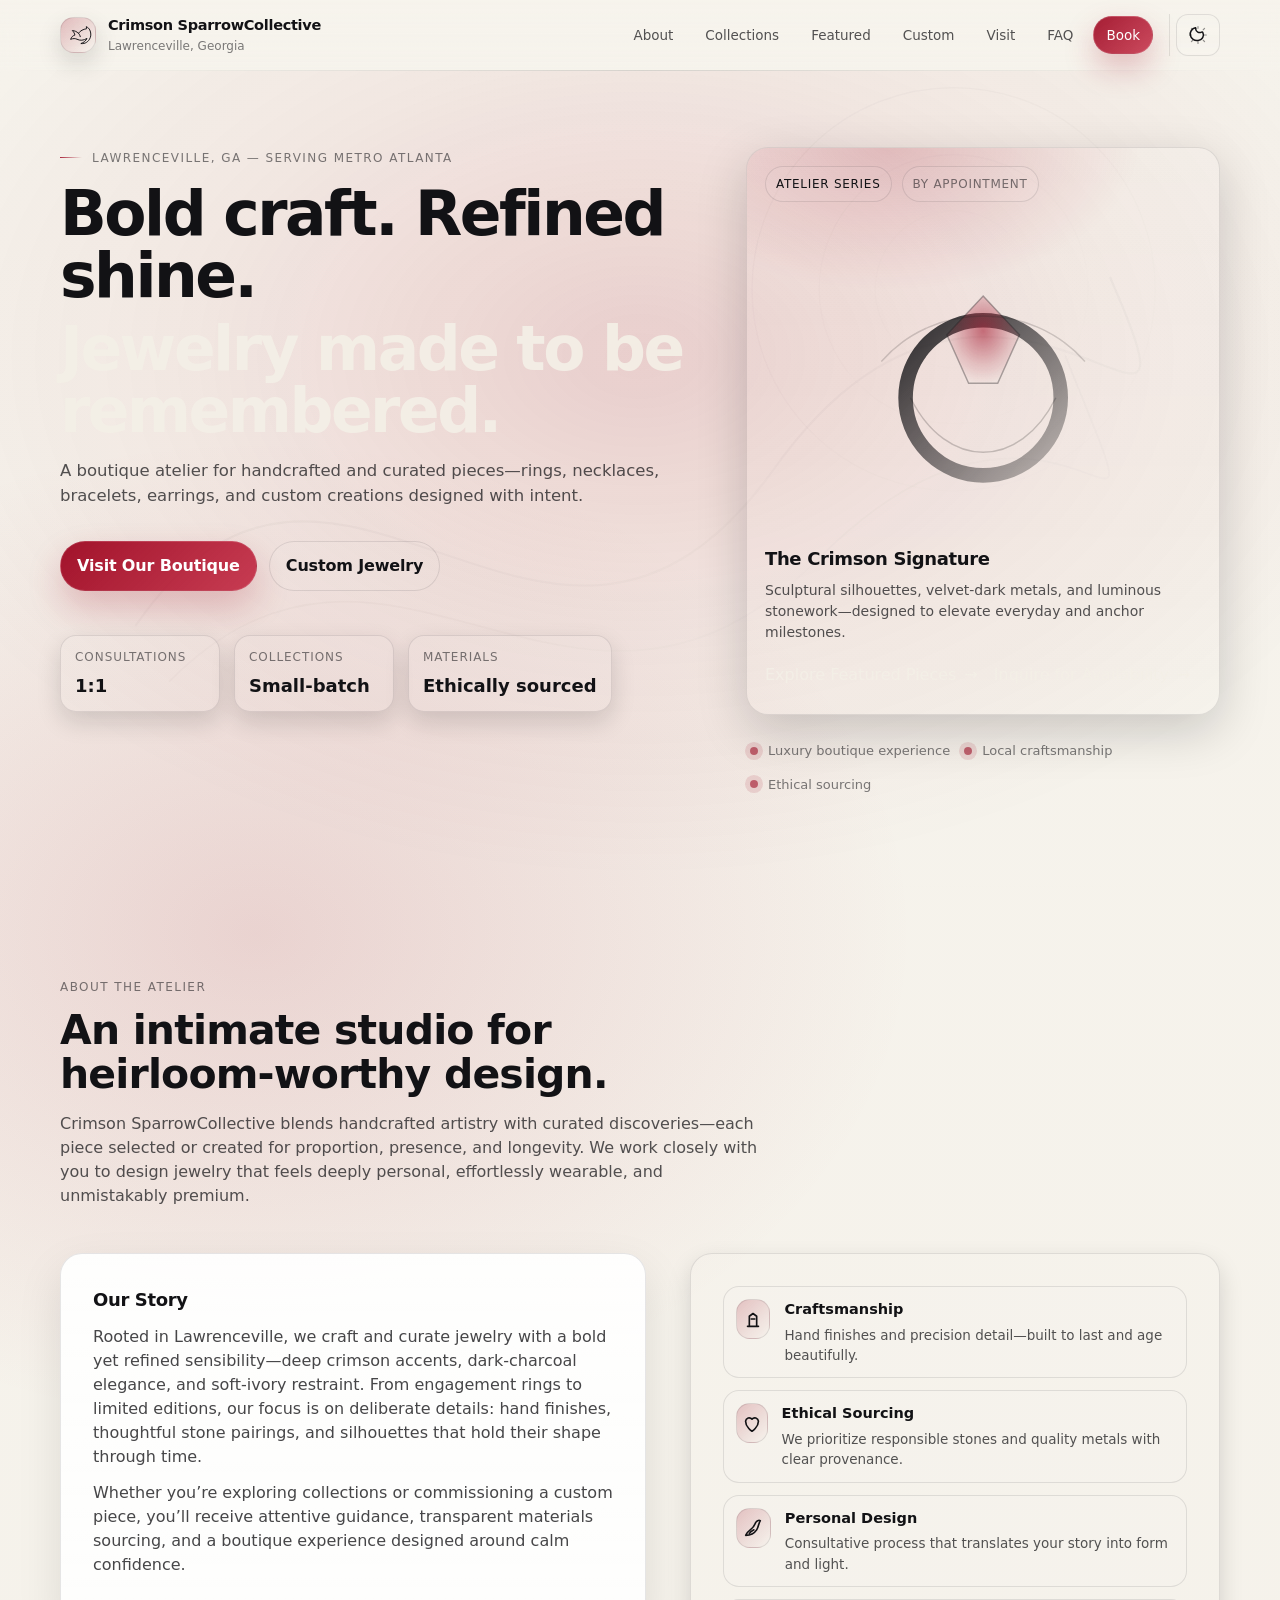
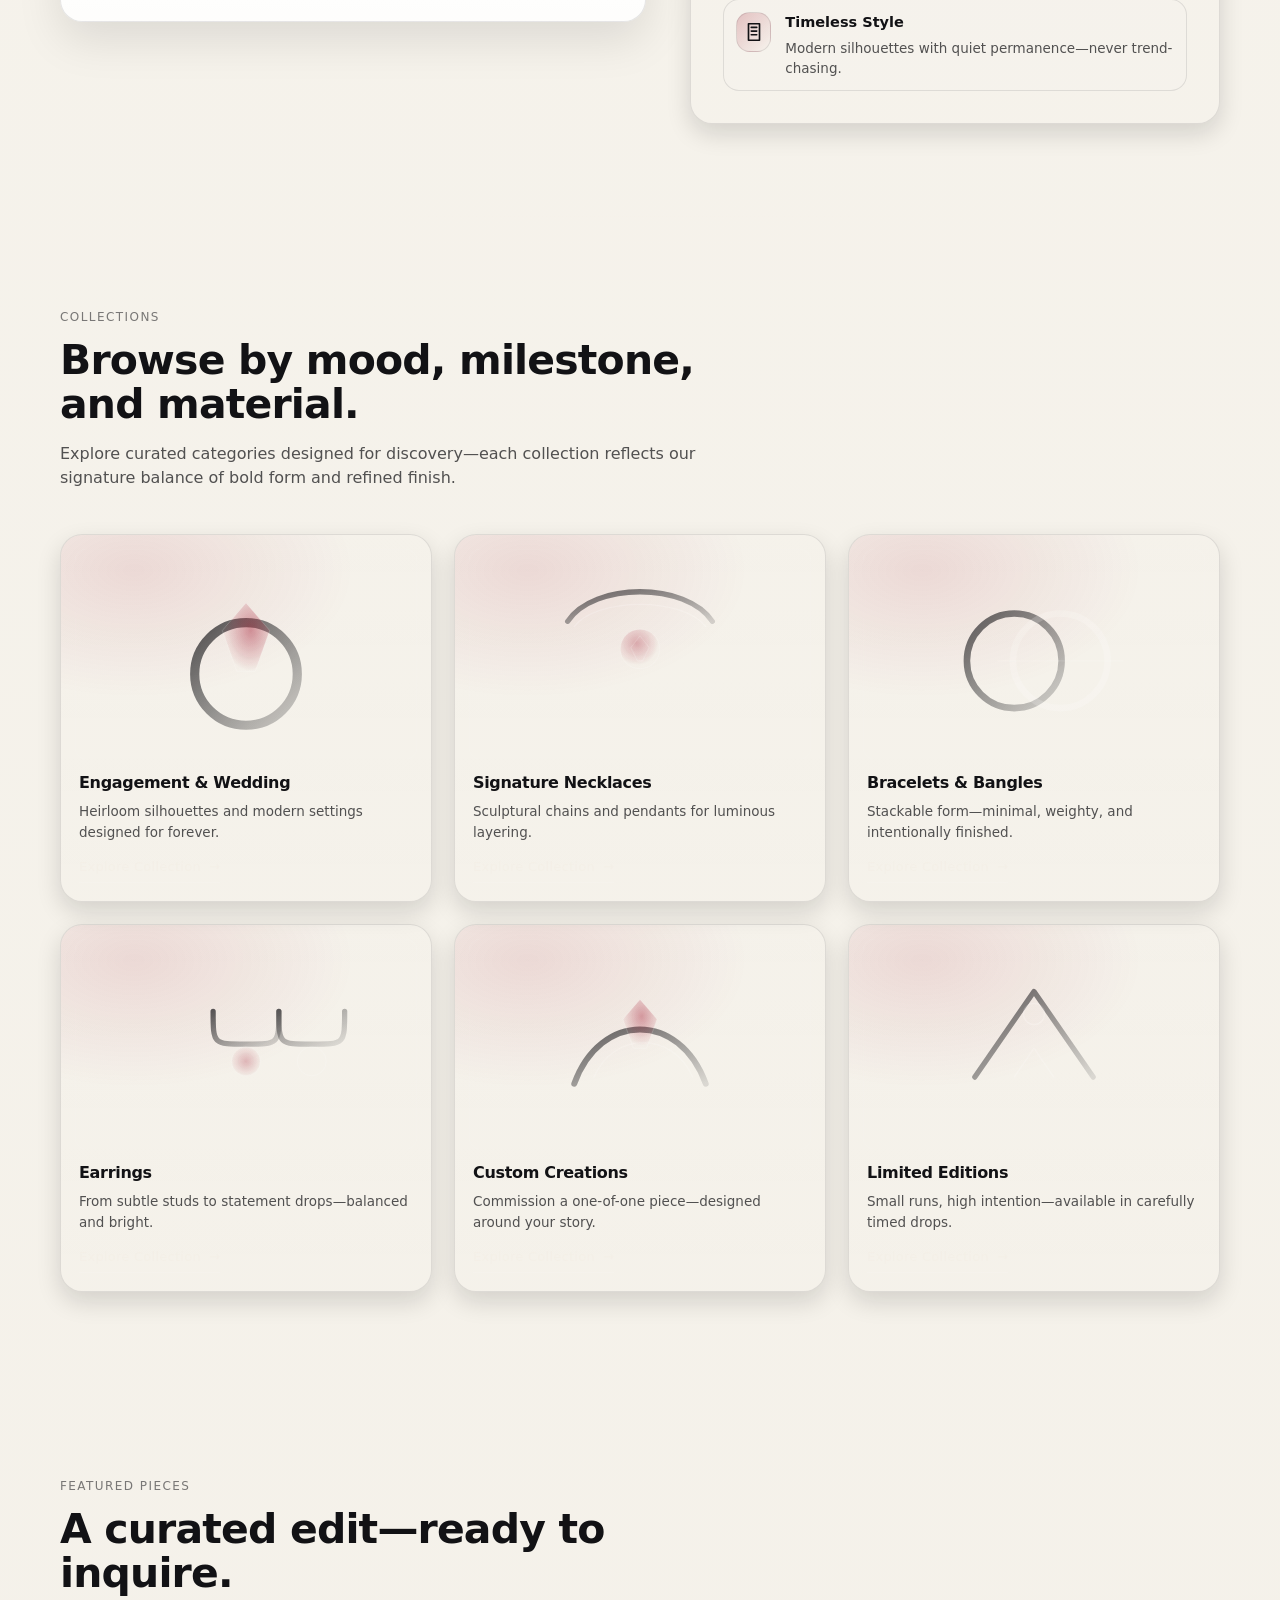
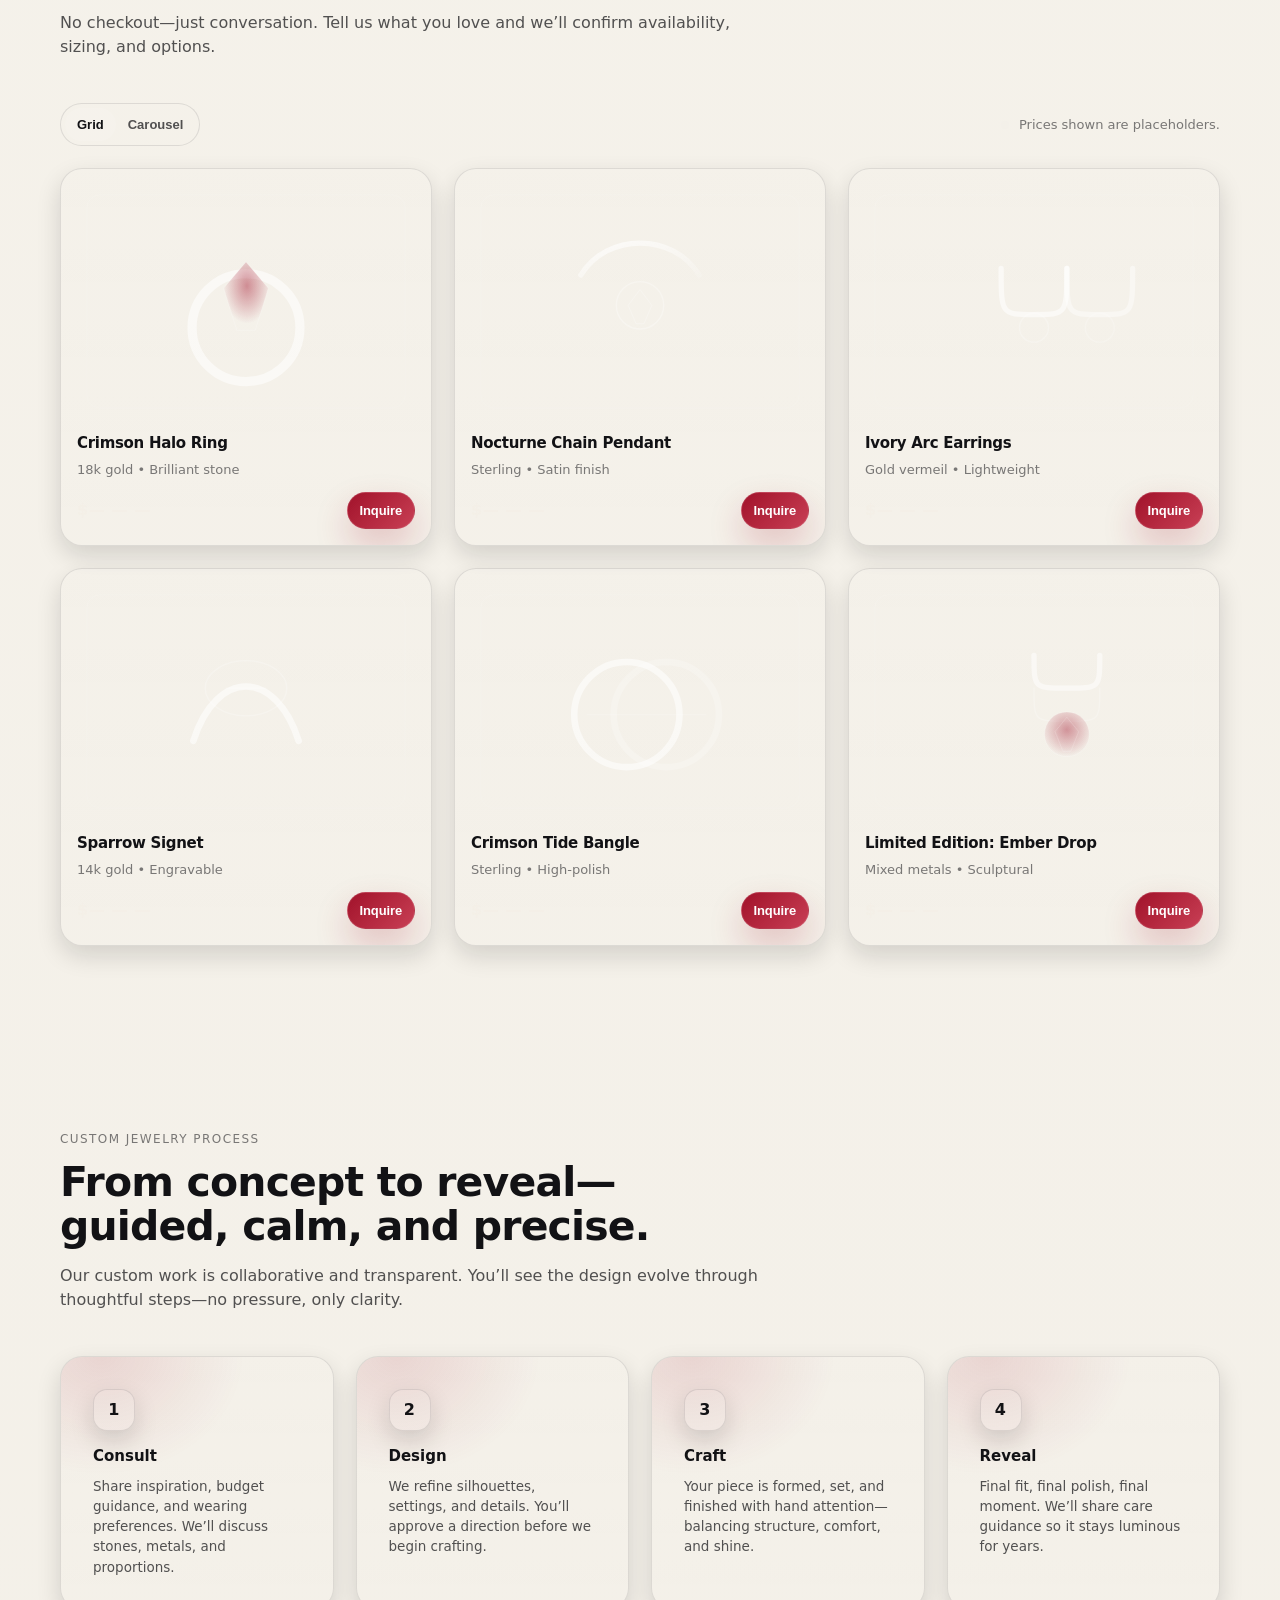
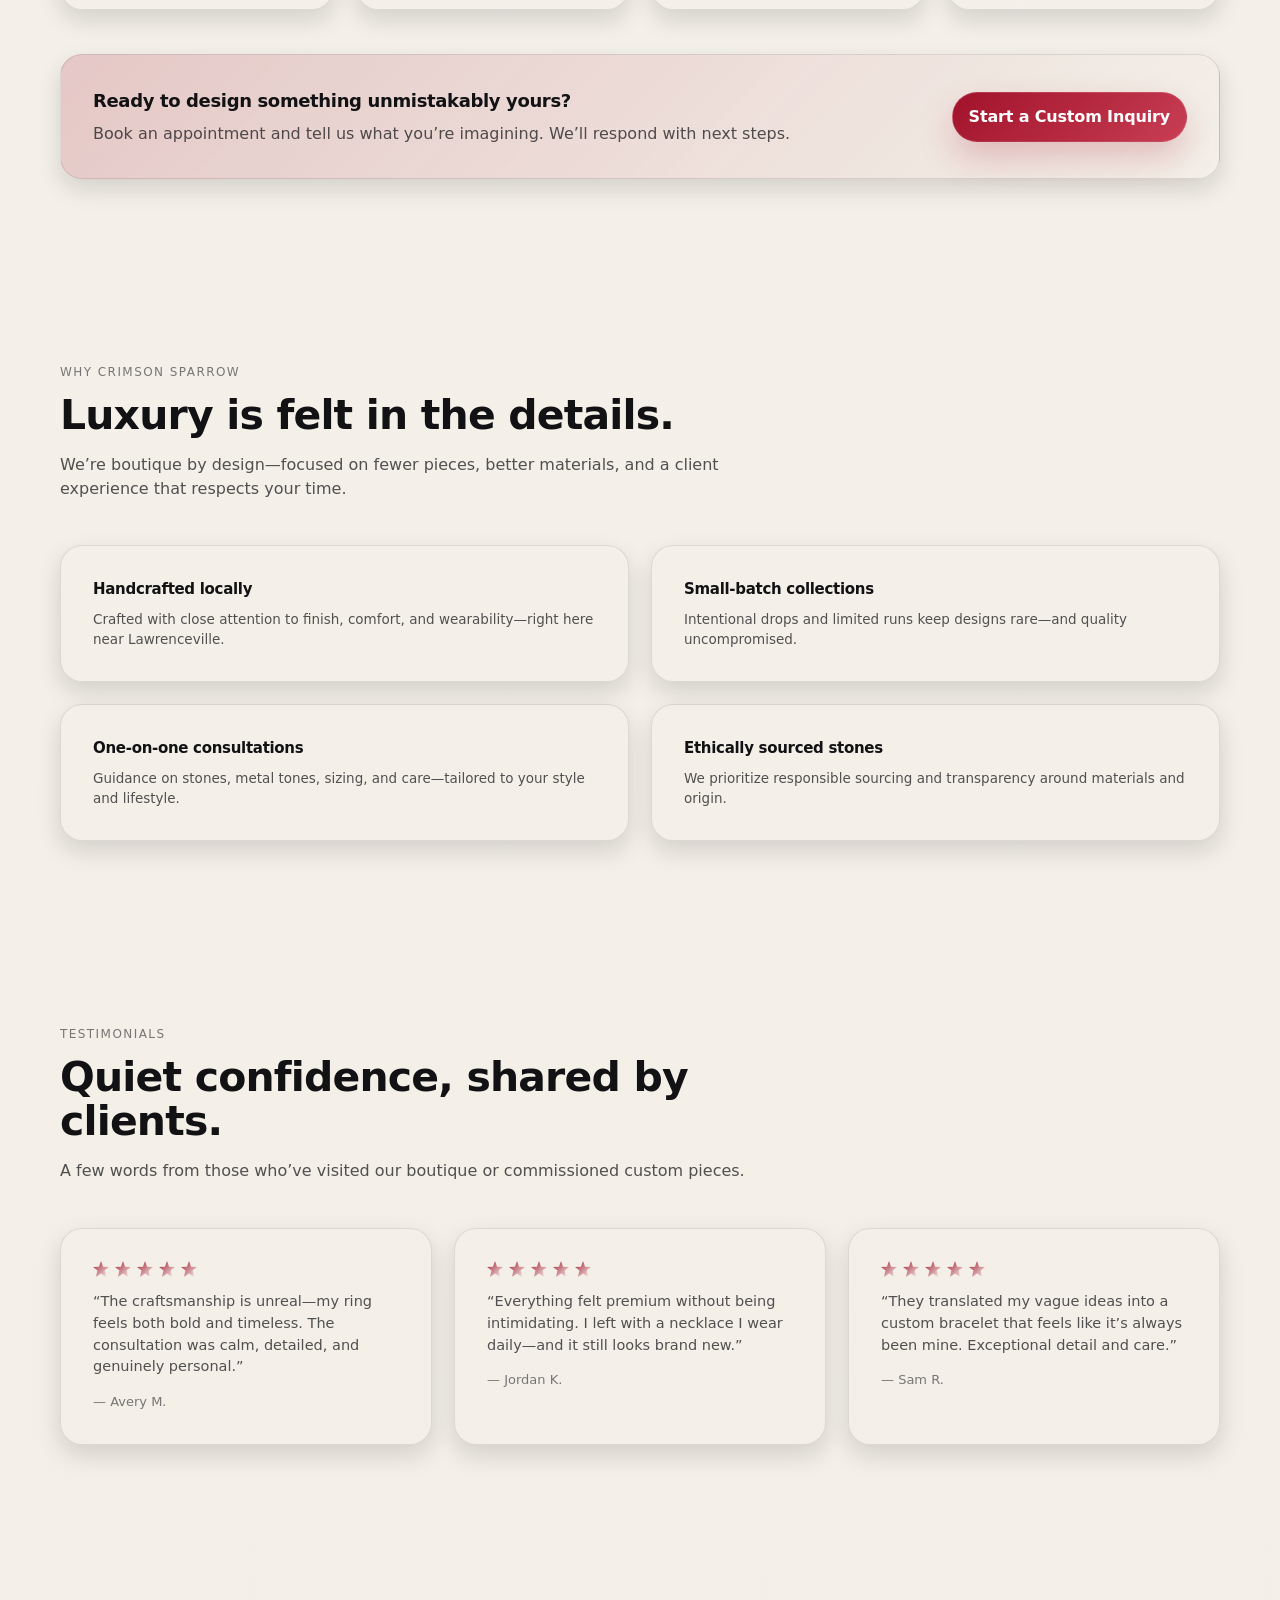
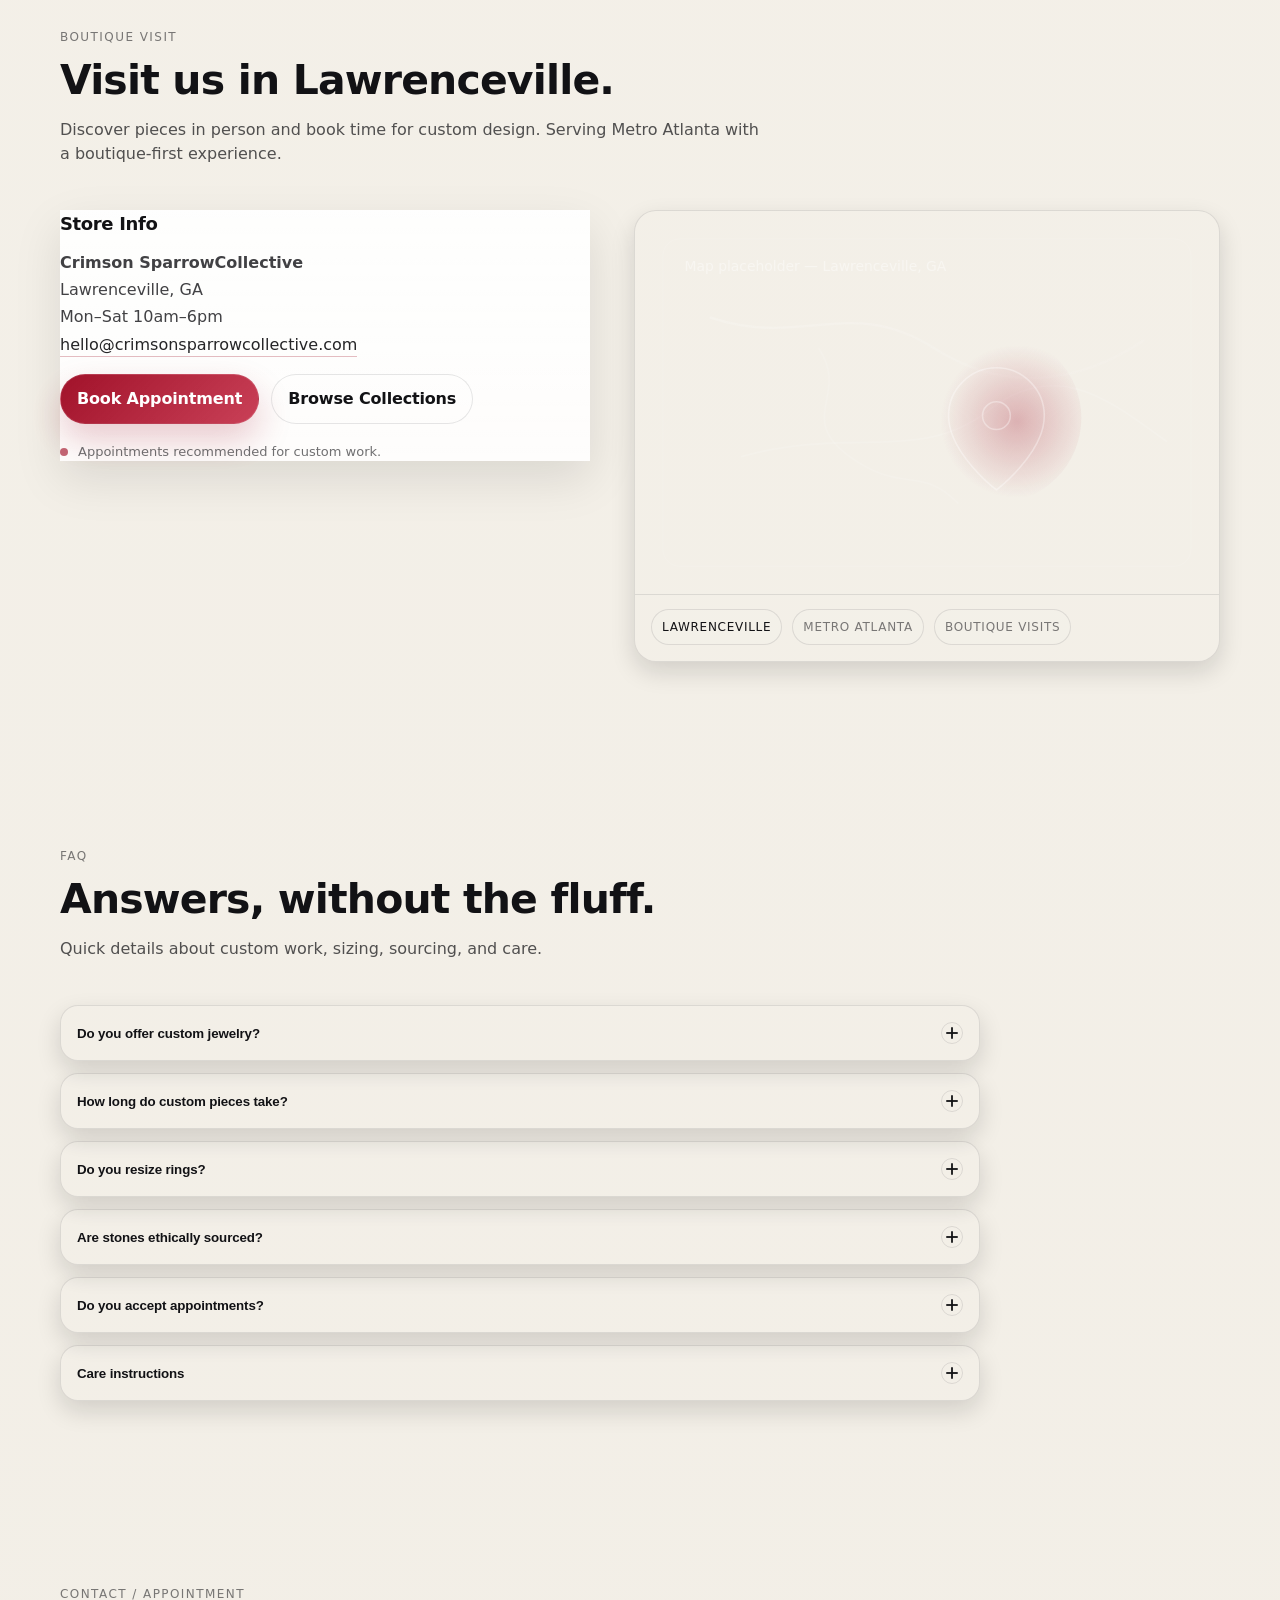
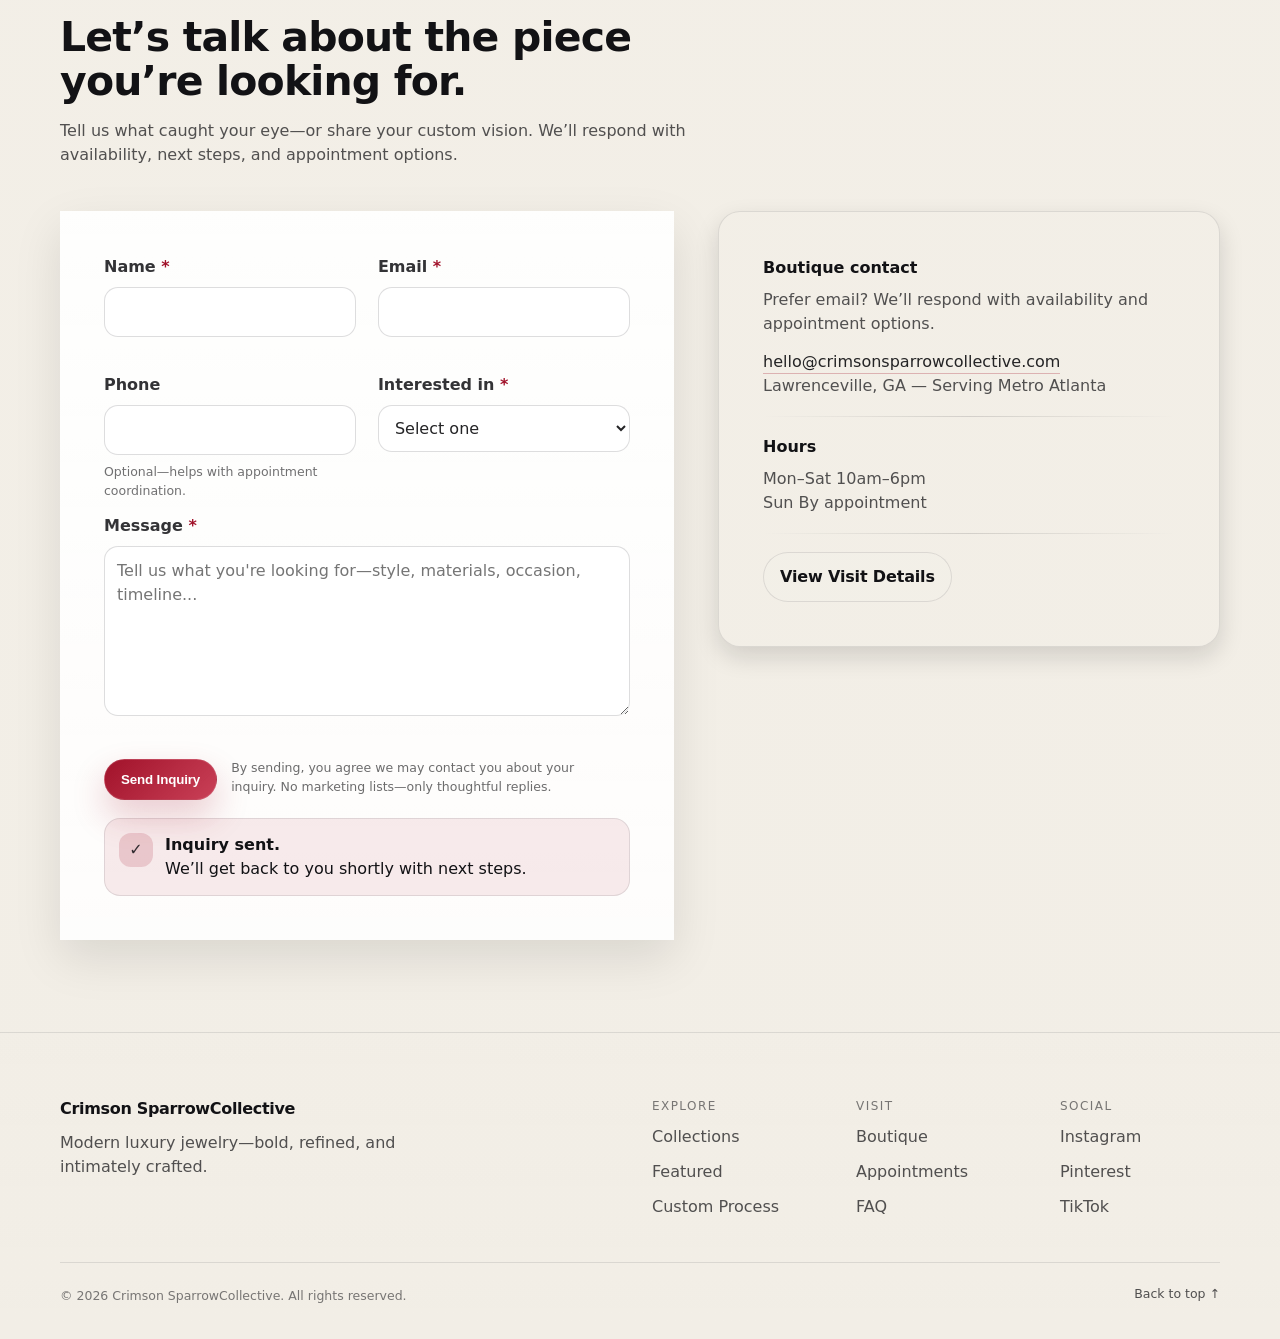
==== commit cd39862d: "Add files via upload" ====
--- a/index.html
+++ b/index.html
@@ -1,1101 +1,1101 @@
-<!doctype html>
-<html lang="en" class="no-js">
-<head>
-  <meta charset="utf-8" />
-  <meta name="viewport" content="width=device-width, initial-scale=1" />
-  <meta name="color-scheme" content="dark light" />
-  <meta name="theme-color" content="#0f0f12" />
-
-  <title>Crimson SparrowCollective | Luxury Jewelry Boutique in Lawrenceville, GA</title>
-  <meta name="description" content="Crimson SparrowCollective is a luxury jewelry boutique in Lawrenceville, GA—handcrafted and curated rings, necklaces, bracelets, earrings, and custom pieces. Serving Metro Atlanta." />
-
-  <!-- Open Graph -->
-  <meta property="og:type" content="website" />
-  <meta property="og:title" content="Crimson SparrowCollective | Luxury Jewelry Boutique" />
-  <meta property="og:description" content="Handcrafted + curated jewelry in Lawrenceville, GA. Book a design consultation or visit our boutique—serving Metro Atlanta." />
-  <meta property="og:image" content="assets/og-placeholder.svg" />
-  <meta property="og:locale" content="en_US" />
-
-  <!-- Twitter -->
-  <meta name="twitter:card" content="summary_large_image" />
-  <meta name="twitter:title" content="Crimson SparrowCollective | Luxury Jewelry Boutique" />
-  <meta name="twitter:description" content="Handcrafted + curated jewelry in Lawrenceville, GA. Custom pieces + small-batch collections." />
-  <meta name="twitter:image" content="assets/og-placeholder.svg" />
-
-  <link rel="icon" href="assets/favicon.svg" type="image/svg+xml" />
-  <link rel="stylesheet" href="styles.css" />
-</head>
-
-<body>
-  <a class="skip-link" href="#main">Skip to content</a>
-
-  <header class="site-header" data-header>
-    <div class="container header-inner">
-      <a class="brand" href="#top" aria-label="Crimson SparrowCollective home">
-        <span class="brand-mark" aria-hidden="true">
-          <!-- Sparrow motif (inline SVG) -->
-          <svg viewBox="0 0 64 64" width="28" height="28" role="img" aria-label="Crimson SparrowCollective">
-            <path d="M50.8 17.8c-7.2 1.2-12.9 4.1-17.8 10.2-3.8-3.6-8.1-5.6-14-6.2 3.6 3.6 5.2 6.8 5.9 10.4-4.6 1.2-7.8 4.4-9.8 9.7 6.1-2.3 10.4-2.3 14.6-.2 6.9 3.4 14.7 3.1 22.9-1.9-2.7 5.5-7.2 9.4-14.1 11.8 9.8 1 17.8-4.1 21.4-13.3 2.1-5.4 1.9-11.4-1-17.9-1.4-3-3.7-5.2-7.1-7.1z"
-              fill="none" stroke="currentColor" stroke-width="2.2" stroke-linecap="round" stroke-linejoin="round"/>
-            <path d="M33 28c2.2 2.1 3.6 4.7 4.2 7.8" fill="none" stroke="currentColor" stroke-width="2.2" stroke-linecap="round"/>
-          </svg>
-        </span>
-        <span class="brand-text">
-          <span class="brand-name">Crimson SparrowCollective</span>
-          <span class="brand-sub">Lawrenceville, Georgia</span>
-        </span>
-      </a>
-
-      <nav class="nav" aria-label="Primary">
-        <button class="nav-toggle" type="button" aria-expanded="false" aria-controls="nav-menu" data-nav-toggle>
-          <span class="sr-only">Open menu</span>
-          <span class="nav-toggle-lines" aria-hidden="true"></span>
-        </button>
-
-        <div class="nav-menu" id="nav-menu" data-nav-menu>
-          <ul class="nav-list" role="list">
-            <li><a class="nav-link" href="#about">About</a></li>
-            <li><a class="nav-link" href="#collections">Collections</a></li>
-            <li><a class="nav-link" href="#featured">Featured</a></li>
-            <li><a class="nav-link" href="#custom">Custom</a></li>
-            <li><a class="nav-link" href="#visit">Visit</a></li>
-            <li><a class="nav-link" href="#faq">FAQ</a></li>
-            <li><a class="nav-link nav-cta" href="#contact">Book</a></li>
-          </ul>
-
-          <div class="nav-tools">
-            <button class="icon-btn" type="button" data-theme-toggle aria-label="Toggle theme">
-              <span class="icon" aria-hidden="true">
-                <!-- Sun/Moon glyph -->
-                <svg viewBox="0 0 24 24" width="20" height="20">
-                  <path d="M12 18.5a6.5 6.5 0 0 0 5.7-9.7 1 1 0 0 0-1.5-.3A4.8 4.8 0 0 1 9.2 4.8a1 1 0 0 0-.3-1.5A6.5 6.5 0 1 0 12 18.5Z"
-                        fill="none" stroke="currentColor" stroke-width="1.8" stroke-linejoin="round"/>
-                  <path d="M12 1.8v2.2M12 20v2.2M2 12h2.2M19.8 12H22M4.1 4.1l1.6 1.6M18.3 18.3l1.6 1.6M19.9 4.1l-1.6 1.6M5.7 18.3l-1.6 1.6"
-                        fill="none" stroke="currentColor" stroke-width="1.4" stroke-linecap="round" opacity=".45"/>
-                </svg>
-              </span>
-            </button>
-          </div>
-        </div>
-      </nav>
-    </div>
-    <div class="header-border" aria-hidden="true"></div>
-  </header>
-
-  <main id="main">
-    <!-- HERO -->
-    <section id="top" class="hero section" aria-label="Hero">
-      <div class="hero-bg" aria-hidden="true">
-        <!-- Decorative SVG motif -->
-        <svg class="hero-motif" viewBox="0 0 1200 800" preserveAspectRatio="xMidYMid slice">
-          <defs>
-            <radialGradient id="g1" cx="50%" cy="40%" r="60%">
-              <stop offset="0" stop-color="var(--accent)" stop-opacity=".18"/>
-              <stop offset=".55" stop-color="var(--accent)" stop-opacity=".06"/>
-              <stop offset="1" stop-color="var(--accent)" stop-opacity="0"/>
-            </radialGradient>
-            <linearGradient id="g2" x1="0" y1="0" x2="1" y2="1">
-              <stop offset="0" stop-color="var(--ivory)" stop-opacity=".06"/>
-              <stop offset="1" stop-color="var(--ivory)" stop-opacity="0"/>
-            </linearGradient>
-          </defs>
-          <rect width="1200" height="800" fill="url(#g1)"/>
-          <path d="M150 560 C 330 300, 520 700, 720 420 S 1120 480, 1020 250"
-                fill="none" stroke="url(#g2)" stroke-width="2" stroke-linecap="round"/>
-          <path d="M180 610 C 380 410, 540 720, 760 500 S 1080 570, 980 320"
-                fill="none" stroke="url(#g2)" stroke-width="1.6" stroke-linecap="round" opacity=".75"/>
-          <circle cx="880" cy="260" r="180" fill="none" stroke="url(#g2)" stroke-width="1.2" opacity=".55"/>
-          <circle cx="880" cy="260" r="120" fill="none" stroke="url(#g2)" stroke-width="1.2" opacity=".35"/>
-          <circle cx="880" cy="260" r="70" fill="none" stroke="url(#g2)" stroke-width="1.2" opacity=".2"/>
-        </svg>
-      </div>
-
-      <div class="container hero-inner">
-        <div class="hero-copy reveal">
-          <p class="eyebrow">
-            Lawrenceville, GA — Serving Metro Atlanta
-          </p>
-          <h1 class="hero-title">
-            Bold craft. Refined shine.
-            <span class="title-accent">Jewelry made to be remembered.</span>
-          </h1>
-          <p class="hero-subtitle">
-            A boutique atelier for handcrafted and curated pieces—rings, necklaces, bracelets, earrings, and custom creations designed with intent.
-          </p>
-          <div class="hero-actions">
-            <a class="btn btn-primary" href="#visit">Visit Our Boutique</a>
-            <a class="btn btn-ghost" href="#custom">Custom Jewelry</a>
-          </div>
-
-          <div class="hero-metrics" role="list" aria-label="Highlights">
-            <div class="metric" role="listitem">
-              <div class="metric-kicker">Consultations</div>
-              <div class="metric-value">1:1</div>
-            </div>
-            <div class="metric" role="listitem">
-              <div class="metric-kicker">Collections</div>
-              <div class="metric-value">Small-batch</div>
-            </div>
-            <div class="metric" role="listitem">
-              <div class="metric-kicker">Materials</div>
-              <div class="metric-value">Ethically sourced</div>
-            </div>
-          </div>
-        </div>
-
-        <div class="hero-panel reveal" aria-label="Featured editorial panel">
-          <div class="panel-card">
-            <div class="panel-top">
-              <span class="chip">Atelier Series</span>
-              <span class="chip chip-muted">By appointment</span>
-            </div>
-
-            <!-- Jewelry illustration placeholder -->
-            <div class="panel-art" aria-hidden="true">
-              <svg viewBox="0 0 360 260" role="img" aria-label="Jewelry illustration">
-                <defs>
-                  <linearGradient id="ring" x1="0" y1="0" x2="1" y2="1">
-                    <stop offset="0" stop-color="var(--ivory)" stop-opacity=".92"/>
-                    <stop offset="1" stop-color="var(--ivory)" stop-opacity=".25"/>
-                  </linearGradient>
-                  <radialGradient id="gem" cx="50%" cy="40%" r="60%">
-                    <stop offset="0" stop-color="var(--accent)" stop-opacity=".6"/>
-                    <stop offset=".65" stop-color="var(--accent)" stop-opacity=".18"/>
-                    <stop offset="1" stop-color="var(--accent)" stop-opacity="0"/>
-                  </radialGradient>
-                </defs>
-                <rect x="0" y="0" width="360" height="260" rx="18" fill="transparent"/>
-                <circle cx="180" cy="150" r="64" fill="none" stroke="url(#ring)" stroke-width="12"/>
-                <path d="M180 66 L210 98 L192 138 L168 138 L150 98 Z" fill="url(#gem)" stroke="var(--ivory)" stroke-opacity=".35" stroke-width="1.2"/>
-                <path d="M120 150 C150 210, 210 210, 240 150" fill="none" stroke="var(--ivory)" stroke-opacity=".22" stroke-width="1.2"/>
-                <path d="M96 120 C140 70, 220 70, 264 120" fill="none" stroke="var(--ivory)" stroke-opacity=".18" stroke-width="1.2"/>
-              </svg>
-            </div>
-
-            <div class="panel-body">
-              <h2 class="panel-title">The Crimson Signature</h2>
-              <p class="panel-text">
-                Sculptural silhouettes, velvet-dark metals, and luminous stonework—designed to elevate everyday and anchor milestones.
-              </p>
-              <div class="panel-actions">
-                <a class="text-link" href="#featured">
-                  Explore Featured Pieces
-                  <span aria-hidden="true">→</span>
-                </a>
-                <a class="text-link" href="#contact">
-                  Inquire for Availability
-                  <span aria-hidden="true">→</span>
-                </a>
-              </div>
-            </div>
-          </div>
-
-          <div class="trust-row" aria-label="Trust indicators">
-            <div class="trust-item">
-              <span class="trust-dot" aria-hidden="true"></span>
-              <span>Luxury boutique experience</span>
-            </div>
-            <div class="trust-item">
-              <span class="trust-dot" aria-hidden="true"></span>
-              <span>Local craftsmanship</span>
-            </div>
-            <div class="trust-item">
-              <span class="trust-dot" aria-hidden="true"></span>
-              <span>Ethical sourcing</span>
-            </div>
-          </div>
-        </div>
-      </div>
-    </section>
-
-    <!-- ABOUT -->
-    <section id="about" class="section about">
-      <div class="container">
-        <header class="section-head reveal">
-          <p class="section-kicker">About the Atelier</p>
-          <h2 class="section-title">An intimate studio for heirloom-worthy design.</h2>
-          <p class="section-lede">
-            Crimson SparrowCollective blends handcrafted artistry with curated discoveries—each piece selected or created for proportion, presence, and longevity. We work closely with you to design jewelry that feels deeply personal, effortlessly wearable, and unmistakably premium.
-          </p>
-        </header>
-
-        <div class="about-grid">
-          <article class="card card-ivory reveal">
-            <h3 class="card-title">Our Story</h3>
-            <p class="card-text">
-              Rooted in Lawrenceville, we craft and curate jewelry with a bold yet refined sensibility—deep crimson accents, dark-charcoal elegance, and soft-ivory restraint. From engagement rings to limited editions, our focus is on deliberate details: hand finishes, thoughtful stone pairings, and silhouettes that hold their shape through time.
-            </p>
-            <p class="card-text">
-              Whether you’re exploring collections or commissioning a custom piece, you’ll receive attentive guidance, transparent materials sourcing, and a boutique experience designed around calm confidence.
-            </p>
-          </article>
-
-          <aside class="values reveal" aria-label="Values">
-            <div class="value">
-              <div class="value-icon" aria-hidden="true">
-                <svg viewBox="0 0 24 24" width="22" height="22">
-                  <path d="M6 20h12M8 20V9l4-3 4 3v11" fill="none" stroke="currentColor" stroke-width="1.8" stroke-linecap="round" stroke-linejoin="round"/>
-                  <path d="M10 12h4" fill="none" stroke="currentColor" stroke-width="1.8" stroke-linecap="round"/>
-                </svg>
-              </div>
-              <div>
-                <h3 class="value-title">Craftsmanship</h3>
-                <p class="value-text">Hand finishes and precision detail—built to last and age beautifully.</p>
-              </div>
-            </div>
-
-            <div class="value">
-              <div class="value-icon" aria-hidden="true">
-                <svg viewBox="0 0 24 24" width="22" height="22">
-                  <path d="M12 21s7-4.4 7-11a4 4 0 0 0-7-2.2A4 4 0 0 0 5 10c0 6.6 7 11 7 11Z" fill="none" stroke="currentColor" stroke-width="1.8" stroke-linejoin="round"/>
-                </svg>
-              </div>
-              <div>
-                <h3 class="value-title">Ethical Sourcing</h3>
-                <p class="value-text">We prioritize responsible stones and quality metals with clear provenance.</p>
-              </div>
-            </div>
-
-            <div class="value">
-              <div class="value-icon" aria-hidden="true">
-                <svg viewBox="0 0 24 24" width="22" height="22">
-                  <path d="M4 20c2-6 8-6 10-12 2-6 6-4 6-4-2 3-2 7-4 10-2 3-6 6-12 6Z" fill="none" stroke="currentColor" stroke-width="1.8" stroke-linejoin="round"/>
-                  <path d="M8 18c1-2 3-3 5-4" fill="none" stroke="currentColor" stroke-width="1.8" stroke-linecap="round"/>
-                </svg>
-              </div>
-              <div>
-                <h3 class="value-title">Personal Design</h3>
-                <p class="value-text">Consultative process that translates your story into form and light.</p>
-              </div>
-            </div>
-
-            <div class="value">
-              <div class="value-icon" aria-hidden="true">
-                <svg viewBox="0 0 24 24" width="22" height="22">
-                  <path d="M6 3h12v18H6z" fill="none" stroke="currentColor" stroke-width="1.8" stroke-linejoin="round"/>
-                  <path d="M9 7h6M9 11h6M9 15h6" fill="none" stroke="currentColor" stroke-width="1.8" stroke-linecap="round"/>
-                </svg>
-              </div>
-              <div>
-                <h3 class="value-title">Timeless Style</h3>
-                <p class="value-text">Modern silhouettes with quiet permanence—never trend-chasing.</p>
-              </div>
-            </div>
-          </aside>
-        </div>
-      </div>
-    </section>
-
-    <!-- COLLECTIONS -->
-    <section id="collections" class="section collections">
-      <div class="container">
-        <header class="section-head reveal">
-          <p class="section-kicker">Collections</p>
-          <h2 class="section-title">Browse by mood, milestone, and material.</h2>
-          <p class="section-lede">
-            Explore curated categories designed for discovery—each collection reflects our signature balance of bold form and refined finish.
-          </p>
-        </header>
-
-        <div class="grid-3">
-          <!-- Card template repeated -->
-          <article class="collection-card reveal">
-            <a class="collection-link" href="#contact" aria-label="Explore Engagement and Wedding collection">
-              <div class="collection-media" aria-hidden="true">
-                <svg viewBox="0 0 520 320" role="img" aria-label="Engagement and Wedding">
-                  <defs>
-                    <linearGradient id="c1" x1="0" y1="0" x2="1" y2="1">
-                      <stop offset="0" stop-color="var(--ivory)" stop-opacity=".75"/>
-                      <stop offset="1" stop-color="var(--ivory)" stop-opacity=".18"/>
-                    </linearGradient>
-                    <radialGradient id="c1g" cx="60%" cy="40%" r="60%">
-                      <stop offset="0" stop-color="var(--accent)" stop-opacity=".45"/>
-                      <stop offset="1" stop-color="var(--accent)" stop-opacity="0"/>
-                    </radialGradient>
-                  </defs>
-                  <rect x="0" y="0" width="520" height="320" rx="18" fill="none" stroke="rgba(255,255,255,.10)"/>
-                  <circle cx="260" cy="190" r="78" fill="none" stroke="url(#c1)" stroke-width="14"/>
-                  <path d="M260 82 l36 42 -22 62h-28l-22-62z" fill="url(#c1g)" stroke="rgba(255,255,255,.22)" stroke-width="1.2"/>
-                </svg>
-              </div>
-              <div class="collection-body">
-                <h3 class="collection-title">Engagement &amp; Wedding</h3>
-                <p class="collection-text">Heirloom silhouettes and modern settings designed for forever.</p>
-                <span class="collection-cta">Explore Collection <span aria-hidden="true">→</span></span>
-              </div>
-            </a>
-          </article>
-
-          <article class="collection-card reveal">
-            <a class="collection-link" href="#contact" aria-label="Explore Signature Necklaces collection">
-              <div class="collection-media" aria-hidden="true">
-                <svg viewBox="0 0 520 320" role="img" aria-label="Signature Necklaces">
-                  <defs>
-                    <linearGradient id="c2" x1="0" y1="0" x2="1" y2="1">
-                      <stop offset="0" stop-color="var(--ivory)" stop-opacity=".65"/>
-                      <stop offset="1" stop-color="var(--ivory)" stop-opacity=".16"/>
-                    </linearGradient>
-                    <radialGradient id="c2g" cx="42%" cy="36%" r="55%">
-                      <stop offset="0" stop-color="var(--accent)" stop-opacity=".32"/>
-                      <stop offset="1" stop-color="var(--accent)" stop-opacity="0"/>
-                    </radialGradient>
-                  </defs>
-                  <rect x="0" y="0" width="520" height="320" rx="18" fill="none" stroke="rgba(255,255,255,.10)"/>
-                  <path d="M150 110c40-60 180-60 220 0" fill="none" stroke="url(#c2)" stroke-width="8" stroke-linecap="round"/>
-                  <path d="M160 118c35-45 165-45 200 0" fill="none" stroke="rgba(255,255,255,.20)" stroke-width="2" stroke-linecap="round"/>
-                  <circle cx="260" cy="152" r="30" fill="url(#c2g)" stroke="rgba(255,255,255,.22)" stroke-width="1.2"/>
-                  <path d="M260 132l14 18-10 20h-8l-10-20z" fill="none" stroke="rgba(255,255,255,.22)" stroke-width="1.2"/>
-                </svg>
-              </div>
-              <div class="collection-body">
-                <h3 class="collection-title">Signature Necklaces</h3>
-                <p class="collection-text">Sculptural chains and pendants for luminous layering.</p>
-                <span class="collection-cta">Explore Collection <span aria-hidden="true">→</span></span>
-              </div>
-            </a>
-          </article>
-
-          <article class="collection-card reveal">
-            <a class="collection-link" href="#contact" aria-label="Explore Bracelets and Bangles collection">
-              <div class="collection-media" aria-hidden="true">
-                <svg viewBox="0 0 520 320" role="img" aria-label="Bracelets and Bangles">
-                  <defs>
-                    <linearGradient id="c3" x1="0" y1="0" x2="1" y2="1">
-                      <stop offset="0" stop-color="var(--ivory)" stop-opacity=".7"/>
-                      <stop offset="1" stop-color="var(--ivory)" stop-opacity=".15"/>
-                    </linearGradient>
-                  </defs>
-                  <rect x="0" y="0" width="520" height="320" rx="18" fill="none" stroke="rgba(255,255,255,.10)"/>
-                  <circle cx="230" cy="170" r="72" fill="none" stroke="url(#c3)" stroke-width="10"/>
-                  <circle cx="300" cy="170" r="72" fill="none" stroke="rgba(255,255,255,.18)" stroke-width="10"/>
-                  <path d="M205 170h190" stroke="rgba(255,255,255,.12)" stroke-width="2" stroke-linecap="round"/>
-                </svg>
-              </div>
-              <div class="collection-body">
-                <h3 class="collection-title">Bracelets &amp; Bangles</h3>
-                <p class="collection-text">Stackable form—minimal, weighty, and intentionally finished.</p>
-                <span class="collection-cta">Explore Collection <span aria-hidden="true">→</span></span>
-              </div>
-            </a>
-          </article>
-
-          <article class="collection-card reveal">
-            <a class="collection-link" href="#contact" aria-label="Explore Earrings collection">
-              <div class="collection-media" aria-hidden="true">
-                <svg viewBox="0 0 520 320" role="img" aria-label="Earrings">
-                  <defs>
-                    <linearGradient id="c4" x1="0" y1="0" x2="1" y2="1">
-                      <stop offset="0" stop-color="var(--ivory)" stop-opacity=".72"/>
-                      <stop offset="1" stop-color="var(--ivory)" stop-opacity=".14"/>
-                    </linearGradient>
-                    <radialGradient id="c4g" cx="50%" cy="50%" r="55%">
-                      <stop offset="0" stop-color="var(--accent)" stop-opacity=".28"/>
-                      <stop offset="1" stop-color="var(--accent)" stop-opacity="0"/>
-                    </radialGradient>
-                  </defs>
-                  <rect x="0" y="0" width="520" height="320" rx="18" fill="none" stroke="rgba(255,255,255,.10)"/>
-                  <path d="M210 110c0 50 0 50 50 50s50 0 50-50" fill="none" stroke="url(#c4)" stroke-width="8" stroke-linecap="round"/>
-                  <path d="M310 110c0 50 0 50 50 50s50 0 50-50" fill="none" stroke="url(#c4)" stroke-width="8" stroke-linecap="round" opacity=".7"/>
-                  <circle cx="260" cy="186" r="22" fill="url(#c4g)" stroke="rgba(255,255,255,.20)" stroke-width="1.2"/>
-                  <circle cx="360" cy="186" r="22" fill="none" stroke="rgba(255,255,255,.20)" stroke-width="1.2"/>
-                </svg>
-              </div>
-              <div class="collection-body">
-                <h3 class="collection-title">Earrings</h3>
-                <p class="collection-text">From subtle studs to statement drops—balanced and bright.</p>
-                <span class="collection-cta">Explore Collection <span aria-hidden="true">→</span></span>
-              </div>
-            </a>
-          </article>
-
-          <article class="collection-card reveal">
-            <a class="collection-link" href="#custom" aria-label="Explore Custom Creations">
-              <div class="collection-media" aria-hidden="true">
-                <svg viewBox="0 0 520 320" role="img" aria-label="Custom Creations">
-                  <defs>
-                    <linearGradient id="c5" x1="0" y1="0" x2="1" y2="1">
-                      <stop offset="0" stop-color="var(--ivory)" stop-opacity=".7"/>
-                      <stop offset="1" stop-color="var(--ivory)" stop-opacity=".12"/>
-                    </linearGradient>
-                    <radialGradient id="c5g" cx="55%" cy="35%" r="60%">
-                      <stop offset="0" stop-color="var(--accent)" stop-opacity=".40"/>
-                      <stop offset="1" stop-color="var(--accent)" stop-opacity="0"/>
-                    </radialGradient>
-                  </defs>
-                  <rect x="0" y="0" width="520" height="320" rx="18" fill="none" stroke="rgba(255,255,255,.10)"/>
-                  <path d="M160 220c40-110 160-110 200 0" fill="none" stroke="url(#c5)" stroke-width="9" stroke-linecap="round"/>
-                  <path d="M190 210c30-70 120-70 150 0" fill="none" stroke="rgba(255,255,255,.18)" stroke-width="2" stroke-linecap="round"/>
-                  <path d="M260 92l26 30-16 44h-20l-16-44z" fill="url(#c5g)" stroke="rgba(255,255,255,.22)" stroke-width="1.2"/>
-                </svg>
-              </div>
-              <div class="collection-body">
-                <h3 class="collection-title">Custom Creations</h3>
-                <p class="collection-text">Commission a one-of-one piece—designed around your story.</p>
-                <span class="collection-cta">Explore Collection <span aria-hidden="true">→</span></span>
-              </div>
-            </a>
-          </article>
-
-          <article class="collection-card reveal">
-            <a class="collection-link" href="#featured" aria-label="Explore Limited Editions">
-              <div class="collection-media" aria-hidden="true">
-                <svg viewBox="0 0 520 320" role="img" aria-label="Limited Editions">
-                  <defs>
-                    <linearGradient id="c6" x1="0" y1="0" x2="1" y2="1">
-                      <stop offset="0" stop-color="var(--ivory)" stop-opacity=".7"/>
-                      <stop offset="1" stop-color="var(--ivory)" stop-opacity=".12"/>
-                    </linearGradient>
-                  </defs>
-                  <rect x="0" y="0" width="520" height="320" rx="18" fill="none" stroke="rgba(255,255,255,.10)"/>
-                  <path d="M170 210l90-130 90 130" fill="none" stroke="url(#c6)" stroke-width="8" stroke-linecap="round" stroke-linejoin="round"/>
-                  <path d="M230 210l30-44 30 44" fill="none" stroke="rgba(255,255,255,.18)" stroke-width="2" stroke-linecap="round" stroke-linejoin="round"/>
-                  <circle cx="260" cy="114" r="16" fill="none" stroke="rgba(255,255,255,.22)" stroke-width="2"/>
-                </svg>
-              </div>
-              <div class="collection-body">
-                <h3 class="collection-title">Limited Editions</h3>
-                <p class="collection-text">Small runs, high intention—available in carefully timed drops.</p>
-                <span class="collection-cta">Explore Collection <span aria-hidden="true">→</span></span>
-              </div>
-            </a>
-          </article>
-        </div>
-      </div>
-    </section>
-
-    <!-- FEATURED PIECES -->
-    <section id="featured" class="section featured">
-      <div class="container">
-        <header class="section-head reveal">
-          <p class="section-kicker">Featured Pieces</p>
-          <h2 class="section-title">A curated edit—ready to inquire.</h2>
-          <p class="section-lede">
-            No checkout—just conversation. Tell us what you love and we’ll confirm availability, sizing, and options.
-          </p>
-        </header>
-
-        <div class="featured-controls reveal" aria-label="Featured controls">
-          <div class="segmented" role="tablist" aria-label="Featured view">
-            <button class="seg-btn is-active" type="button" role="tab" aria-selected="true" data-view="grid">Grid</button>
-            <button class="seg-btn" type="button" role="tab" aria-selected="false" data-view="carousel">Carousel</button>
-          </div>
-
-          <div class="hint">
-            <span class="hint-dot" aria-hidden="true"></span>
-            <span>Prices shown are placeholders.</span>
-          </div>
-        </div>
-
-        <div class="featured-wrap reveal" data-featured>
-          <!-- Grid -->
-          <div class="product-grid" data-featured-grid>
-            <article class="product">
-              <div class="product-media" aria-hidden="true">
-                <svg viewBox="0 0 520 360" role="img" aria-label="Crimson Halo Ring">
-                  <defs>
-                    <radialGradient id="p1g" cx="52%" cy="35%" r="55%">
-                      <stop offset="0" stop-color="var(--accent)" stop-opacity=".45"/>
-                      <stop offset="1" stop-color="var(--accent)" stop-opacity="0"/>
-                    </radialGradient>
-                  </defs>
-                  <rect x="18" y="18" width="484" height="324" rx="20" fill="none" stroke="rgba(255,255,255,.10)"/>
-                  <circle cx="260" cy="220" r="82" fill="none" stroke="rgba(255,255,255,.55)" stroke-width="14"/>
-                  <path d="M260 120l34 40-20 64h-28l-20-64z" fill="url(#p1g)" stroke="rgba(255,255,255,.22)" stroke-width="1.2"/>
-                </svg>
-              </div>
-              <div class="product-body">
-                <h3 class="product-title">Crimson Halo Ring</h3>
-                <p class="product-meta">18k gold • Brilliant stone</p>
-                <div class="product-row">
-                  <span class="price" aria-label="Price placeholder">$— — —</span>
-                  <button class="btn btn-small btn-primary" type="button" data-inquire="Crimson Halo Ring">Inquire</button>
-                </div>
-              </div>
-            </article>
-
-            <article class="product">
-              <div class="product-media" aria-hidden="true">
-                <svg viewBox="0 0 520 360" role="img" aria-label="Nocturne Chain Pendant">
-                  <defs>
-                    <linearGradient id="p2g" x1="0" y1="0" x2="1" y2="1">
-                      <stop offset="0" stop-color="rgba(255,255,255,.7)"/>
-                      <stop offset="1" stop-color="rgba(255,255,255,.12)"/>
-                    </linearGradient>
-                  </defs>
-                  <rect x="18" y="18" width="484" height="324" rx="20" fill="none" stroke="rgba(255,255,255,.10)"/>
-                  <path d="M170 140c40-65 140-65 180 0" fill="none" stroke="url(#p2g)" stroke-width="8" stroke-linecap="round"/>
-                  <circle cx="260" cy="186" r="36" fill="none" stroke="rgba(255,255,255,.28)" stroke-width="2"/>
-                  <path d="M260 162l18 24-12 28h-12l-12-28z" fill="none" stroke="rgba(255,255,255,.28)" stroke-width="1.2"/>
-                </svg>
-              </div>
-              <div class="product-body">
-                <h3 class="product-title">Nocturne Chain Pendant</h3>
-                <p class="product-meta">Sterling • Satin finish</p>
-                <div class="product-row">
-                  <span class="price" aria-label="Price placeholder">$— — —</span>
-                  <button class="btn btn-small btn-primary" type="button" data-inquire="Nocturne Chain Pendant">Inquire</button>
-                </div>
-              </div>
-            </article>
-
-            <article class="product">
-              <div class="product-media" aria-hidden="true">
-                <svg viewBox="0 0 520 360" role="img" aria-label="Ivory Arc Earrings">
-                  <rect x="18" y="18" width="484" height="324" rx="20" fill="none" stroke="rgba(255,255,255,.10)"/>
-                  <path d="M210 130c0 70 0 70 50 70s50 0 50-70" fill="none" stroke="rgba(255,255,255,.55)" stroke-width="8" stroke-linecap="round"/>
-                  <path d="M310 130c0 70 0 70 50 70s50 0 50-70" fill="none" stroke="rgba(255,255,255,.40)" stroke-width="8" stroke-linecap="round"/>
-                  <circle cx="260" cy="220" r="22" fill="none" stroke="rgba(255,255,255,.22)" stroke-width="2"/>
-                  <circle cx="360" cy="220" r="22" fill="none" stroke="rgba(255,255,255,.18)" stroke-width="2"/>
-                </svg>
-              </div>
-              <div class="product-body">
-                <h3 class="product-title">Ivory Arc Earrings</h3>
-                <p class="product-meta">Gold vermeil • Lightweight</p>
-                <div class="product-row">
-                  <span class="price" aria-label="Price placeholder">$— — —</span>
-                  <button class="btn btn-small btn-primary" type="button" data-inquire="Ivory Arc Earrings">Inquire</button>
-                </div>
-              </div>
-            </article>
-
-            <article class="product">
-              <div class="product-media" aria-hidden="true">
-                <svg viewBox="0 0 520 360" role="img" aria-label="Sparrow Signet">
-                  <rect x="18" y="18" width="484" height="324" rx="20" fill="none" stroke="rgba(255,255,255,.10)"/>
-                  <path d="M180 240c35-110 125-110 160 0" fill="none" stroke="rgba(255,255,255,.55)" stroke-width="10" stroke-linecap="round"/>
-                  <ellipse cx="260" cy="160" rx="62" ry="42" fill="none" stroke="rgba(255,255,255,.22)" stroke-width="2"/>
-                  <path d="M230 160h60" stroke="rgba(255,255,255,.18)" stroke-width="2" stroke-linecap="round"/>
-                </svg>
-              </div>
-              <div class="product-body">
-                <h3 class="product-title">Sparrow Signet</h3>
-                <p class="product-meta">14k gold • Engravable</p>
-                <div class="product-row">
-                  <span class="price" aria-label="Price placeholder">$— — —</span>
-                  <button class="btn btn-small btn-primary" type="button" data-inquire="Sparrow Signet">Inquire</button>
-                </div>
-              </div>
-            </article>
-
-            <article class="product">
-              <div class="product-media" aria-hidden="true">
-                <svg viewBox="0 0 520 360" role="img" aria-label="Crimson Tide Bangle">
-                  <rect x="18" y="18" width="484" height="324" rx="20" fill="none" stroke="rgba(255,255,255,.10)"/>
-                  <circle cx="240" cy="200" r="80" fill="none" stroke="rgba(255,255,255,.55)" stroke-width="10"/>
-                  <circle cx="300" cy="200" r="80" fill="none" stroke="rgba(255,255,255,.20)" stroke-width="10"/>
-                  <path d="M180 200h180" stroke="rgba(255,255,255,.14)" stroke-width="2" stroke-linecap="round"/>
-                </svg>
-              </div>
-              <div class="product-body">
-                <h3 class="product-title">Crimson Tide Bangle</h3>
-                <p class="product-meta">Sterling • High-polish</p>
-                <div class="product-row">
-                  <span class="price" aria-label="Price placeholder">$— — —</span>
-                  <button class="btn btn-small btn-primary" type="button" data-inquire="Crimson Tide Bangle">Inquire</button>
-                </div>
-              </div>
-            </article>
-
-            <article class="product">
-              <div class="product-media" aria-hidden="true">
-                <svg viewBox="0 0 520 360" role="img" aria-label="Limited Edition: Ember Drop">
-                  <defs>
-                    <radialGradient id="p6g" cx="50%" cy="40%" r="60%">
-                      <stop offset="0" stop-color="var(--accent)" stop-opacity=".42"/>
-                      <stop offset="1" stop-color="var(--accent)" stop-opacity="0"/>
-                    </radialGradient>
-                  </defs>
-                  <rect x="18" y="18" width="484" height="324" rx="20" fill="none" stroke="rgba(255,255,255,.10)"/>
-                  <path d="M260 110c0 50 0 50 50 50s50 0 50-50" fill="none" stroke="rgba(255,255,255,.50)" stroke-width="8" stroke-linecap="round"/>
-                  <path d="M260 160c0 50 0 50 50 50s50 0 50-50" fill="none" stroke="rgba(255,255,255,.22)" stroke-width="2" stroke-linecap="round"/>
-                  <circle cx="310" cy="230" r="34" fill="url(#p6g)" stroke="rgba(255,255,255,.22)" stroke-width="1.2"/>
-                  <path d="M310 204l18 22-12 30h-12l-12-30z" fill="none" stroke="rgba(255,255,255,.22)" stroke-width="1.2"/>
-                </svg>
-              </div>
-              <div class="product-body">
-                <h3 class="product-title">Limited Edition: Ember Drop</h3>
-                <p class="product-meta">Mixed metals • Sculptural</p>
-                <div class="product-row">
-                  <span class="price" aria-label="Price placeholder">$— — —</span>
-                  <button class="btn btn-small btn-primary" type="button" data-inquire="Limited Edition: Ember Drop">Inquire</button>
-                </div>
-              </div>
-            </article>
-          </div>
-
-          <!-- Carousel (enhanced view) -->
-          <div class="carousel" data-featured-carousel hidden aria-label="Featured carousel">
-            <div class="carousel-track" data-carousel-track>
-              <!-- Slides are cloned from grid via JS for single source of truth -->
-            </div>
-            <div class="carousel-controls">
-              <button class="icon-btn" type="button" data-carousel-prev aria-label="Previous">
-                <span aria-hidden="true">←</span>
-              </button>
-              <div class="carousel-status" aria-live="polite" data-carousel-status>1 / 6</div>
-              <button class="icon-btn" type="button" data-carousel-next aria-label="Next">
-                <span aria-hidden="true">→</span>
-              </button>
-            </div>
-          </div>
-        </div>
-      </div>
-    </section>
-
-    <!-- CUSTOM PROCESS -->
-    <section id="custom" class="section custom">
-      <div class="container">
-        <header class="section-head reveal">
-          <p class="section-kicker">Custom Jewelry Process</p>
-          <h2 class="section-title">From concept to reveal—guided, calm, and precise.</h2>
-          <p class="section-lede">
-            Our custom work is collaborative and transparent. You’ll see the design evolve through thoughtful steps—no pressure, only clarity.
-          </p>
-        </header>
-
-        <ol class="timeline reveal" aria-label="Custom process steps">
-          <li class="timeline-step">
-            <div class="step-badge" aria-hidden="true">1</div>
-            <div class="step-body">
-              <h3 class="step-title">Consult</h3>
-              <p class="step-text">Share inspiration, budget guidance, and wearing preferences. We’ll discuss stones, metals, and proportions.</p>
-            </div>
-          </li>
-          <li class="timeline-step">
-            <div class="step-badge" aria-hidden="true">2</div>
-            <div class="step-body">
-              <h3 class="step-title">Design</h3>
-              <p class="step-text">We refine silhouettes, settings, and details. You’ll approve a direction before we begin crafting.</p>
-            </div>
-          </li>
-          <li class="timeline-step">
-            <div class="step-badge" aria-hidden="true">3</div>
-            <div class="step-body">
-              <h3 class="step-title">Craft</h3>
-              <p class="step-text">Your piece is formed, set, and finished with hand attention—balancing structure, comfort, and shine.</p>
-            </div>
-          </li>
-          <li class="timeline-step">
-            <div class="step-badge" aria-hidden="true">4</div>
-            <div class="step-body">
-              <h3 class="step-title">Reveal</h3>
-              <p class="step-text">Final fit, final polish, final moment. We’ll share care guidance so it stays luminous for years.</p>
-            </div>
-          </li>
-        </ol>
-
-        <div class="custom-cta reveal">
-          <div class="custom-cta-card">
-            <div>
-              <h3 class="custom-cta-title">Ready to design something unmistakably yours?</h3>
-              <p class="custom-cta-text">Book an appointment and tell us what you’re imagining. We’ll respond with next steps.</p>
-            </div>
-            <a class="btn btn-primary" href="#contact">Start a Custom Inquiry</a>
-          </div>
-        </div>
-      </div>
-    </section>
-
-    <!-- WHY -->
-    <section class="section why">
-      <div class="container">
-        <header class="section-head reveal">
-          <p class="section-kicker">Why Crimson Sparrow</p>
-          <h2 class="section-title">Luxury is felt in the details.</h2>
-          <p class="section-lede">
-            We’re boutique by design—focused on fewer pieces, better materials, and a client experience that respects your time.
-          </p>
-        </header>
-
-        <div class="grid-2 reveal" aria-label="Differentiators">
-          <article class="pill-card">
-            <h3 class="pill-title">Handcrafted locally</h3>
-            <p class="pill-text">Crafted with close attention to finish, comfort, and wearability—right here near Lawrenceville.</p>
-          </article>
-          <article class="pill-card">
-            <h3 class="pill-title">Small-batch collections</h3>
-            <p class="pill-text">Intentional drops and limited runs keep designs rare—and quality uncompromised.</p>
-          </article>
-          <article class="pill-card">
-            <h3 class="pill-title">One-on-one consultations</h3>
-            <p class="pill-text">Guidance on stones, metal tones, sizing, and care—tailored to your style and lifestyle.</p>
-          </article>
-          <article class="pill-card">
-            <h3 class="pill-title">Ethically sourced stones</h3>
-            <p class="pill-text">We prioritize responsible sourcing and transparency around materials and origin.</p>
-          </article>
-        </div>
-      </div>
-    </section>
-
-    <!-- TESTIMONIALS -->
-    <section class="section testimonials" aria-label="Testimonials">
-      <div class="container">
-        <header class="section-head reveal">
-          <p class="section-kicker">Testimonials</p>
-          <h2 class="section-title">Quiet confidence, shared by clients.</h2>
-          <p class="section-lede">A few words from those who’ve visited our boutique or commissioned custom pieces.</p>
-        </header>
-
-        <div class="grid-3 reveal">
-          <figure class="quote">
-            <div class="stars" aria-label="5 out of 5 stars">
-              <span class="star" aria-hidden="true"></span>
-              <span class="star" aria-hidden="true"></span>
-              <span class="star" aria-hidden="true"></span>
-              <span class="star" aria-hidden="true"></span>
-              <span class="star" aria-hidden="true"></span>
-            </div>
-            <blockquote>
-              “The craftsmanship is unreal—my ring feels both bold and timeless. The consultation was calm, detailed, and genuinely personal.”
-            </blockquote>
-            <figcaption>— Avery M.</figcaption>
-          </figure>
-
-          <figure class="quote">
-            <div class="stars" aria-label="5 out of 5 stars">
-              <span class="star" aria-hidden="true"></span>
-              <span class="star" aria-hidden="true"></span>
-              <span class="star" aria-hidden="true"></span>
-              <span class="star" aria-hidden="true"></span>
-              <span class="star" aria-hidden="true"></span>
-            </div>
-            <blockquote>
-              “Everything felt premium without being intimidating. I left with a necklace I wear daily—and it still looks brand new.”
-            </blockquote>
-            <figcaption>— Jordan K.</figcaption>
-          </figure>
-
-          <figure class="quote">
-            <div class="stars" aria-label="5 out of 5 stars">
-              <span class="star" aria-hidden="true"></span>
-              <span class="star" aria-hidden="true"></span>
-              <span class="star" aria-hidden="true"></span>
-              <span class="star" aria-hidden="true"></span>
-              <span class="star" aria-hidden="true"></span>
-            </div>
-            <blockquote>
-              “They translated my vague ideas into a custom bracelet that feels like it’s always been mine. Exceptional detail and care.”
-            </blockquote>
-            <figcaption>— Sam R.</figcaption>
-          </figure>
-        </div>
-      </div>
-    </section>
-
-    <!-- VISIT -->
-    <section id="visit" class="section visit" aria-label="Boutique Visit">
-      <div class="container">
-        <header class="section-head reveal">
-          <p class="section-kicker">Boutique Visit</p>
-          <h2 class="section-title">Visit us in Lawrenceville.</h2>
-          <p class="section-lede">
-            Discover pieces in person and book time for custom design. Serving Metro Atlanta with a boutique-first experience.
-          </p>
-        </header>
-
-        <div class="visit-grid">
-          <div class="visit-card card-ivory reveal">
-            <h3 class="visit-title">Store Info</h3>
-            <address class="visit-info">
-              <strong>Crimson SparrowCollective</strong><br />
-              Lawrenceville, GA<br />
-              <span class="muted">Mon–Sat</span> 10am–6pm<br />
-              <a class="link" href="mailto:hello@crimsonsparrowcollective.com">hello@crimsonsparrowcollective.com</a>
-            </address>
-
-            <div class="visit-actions">
-              <a class="btn btn-primary" href="#contact">Book Appointment</a>
-              <a class="btn btn-ghost" href="#collections">Browse Collections</a>
-            </div>
-
-            <div class="fineprint">
-              <span class="dot" aria-hidden="true"></span>
-              <span>Appointments recommended for custom work.</span>
-            </div>
-          </div>
-
-          <div class="map-card reveal" aria-label="Map placeholder">
-            <div class="map-frame" role="img" aria-label="Map illustration placeholder for Lawrenceville, Georgia">
-              <svg viewBox="0 0 720 460" preserveAspectRatio="xMidYMid slice" aria-hidden="true">
-                <defs>
-                  <linearGradient id="mapg" x1="0" y1="0" x2="1" y2="1">
-                    <stop offset="0" stop-color="rgba(255,255,255,.18)"/>
-                    <stop offset="1" stop-color="rgba(255,255,255,.05)"/>
-                  </linearGradient>
-                  <radialGradient id="mapp" cx="62%" cy="52%" r="45%">
-                    <stop offset="0" stop-color="var(--accent)" stop-opacity=".28"/>
-                    <stop offset="1" stop-color="var(--accent)" stop-opacity="0"/>
-                  </radialGradient>
-                </defs>
-                <rect x="18" y="18" width="684" height="424" rx="22" fill="none" stroke="rgba(255,255,255,.10)"/>
-                <path d="M80 120c120 40 180-30 290 40s210 30 270-10" fill="none" stroke="url(#mapg)" stroke-width="3" stroke-linecap="round"/>
-                <path d="M120 300c140-40 230 10 320-60s160-10 230 40" fill="none" stroke="rgba(255,255,255,.12)" stroke-width="2" stroke-linecap="round"/>
-                <path d="M220 160c40 60-30 90 40 140s90 10 140 60" fill="none" stroke="rgba(255,255,255,.10)" stroke-width="2" stroke-linecap="round"/>
-                <circle cx="450" cy="250" r="110" fill="url(#mapp)"/>
-                <path d="M450 185c34 0 62 28 62 62 0 49-62 96-62 96s-62-47-62-96c0-34 28-62 62-62Z"
-                      fill="none" stroke="rgba(255,255,255,.35)" stroke-width="2" />
-                <circle cx="450" cy="247" r="18" fill="none" stroke="rgba(255,255,255,.35)" stroke-width="2"/>
-                <text x="46" y="60" fill="rgba(255,255,255,.40)" font-size="18" font-family="system-ui, -apple-system, Segoe UI, Roboto, Arial">Map placeholder — Lawrenceville, GA</text>
-              </svg>
-            </div>
-
-            <div class="map-caption">
-              <span class="chip">Lawrenceville</span>
-              <span class="chip chip-muted">Metro Atlanta</span>
-              <span class="chip chip-muted">Boutique Visits</span>
-            </div>
-          </div>
-        </div>
-      </div>
-    </section>
-
-    <!-- FAQ -->
-    <section id="faq" class="section faq" aria-label="FAQ">
-      <div class="container">
-        <header class="section-head reveal">
-          <p class="section-kicker">FAQ</p>
-          <h2 class="section-title">Answers, without the fluff.</h2>
-          <p class="section-lede">Quick details about custom work, sizing, sourcing, and care.</p>
-        </header>
-
-        <div class="accordion reveal" data-accordion>
-          <div class="accordion-item">
-            <h3 class="accordion-heading">
-              <button class="accordion-trigger" type="button" aria-expanded="false">
-                Do you offer custom jewelry?
-                <span class="accordion-icon" aria-hidden="true"></span>
-              </button>
-            </h3>
-            <div class="accordion-panel" role="region">
-              <p>Yes. We design custom rings, necklaces, bracelets, earrings, and one-of-one pieces through a guided consultation and approval process.</p>
-            </div>
-          </div>
-
-          <div class="accordion-item">
-            <h3 class="accordion-heading">
-              <button class="accordion-trigger" type="button" aria-expanded="false">
-                How long do custom pieces take?
-                <span class="accordion-icon" aria-hidden="true"></span>
-              </button>
-            </h3>
-            <div class="accordion-panel" role="region">
-              <p>Timing varies by complexity and materials. After your consultation, we’ll provide a clear estimate and milestones for design and crafting.</p>
-            </div>
-          </div>
-
-          <div class="accordion-item">
-            <h3 class="accordion-heading">
-              <button class="accordion-trigger" type="button" aria-expanded="false">
-                Do you resize rings?
-                <span class="accordion-icon" aria-hidden="true"></span>
-              </button>
-            </h3>
-            <div class="accordion-panel" role="region">
-              <p>In many cases, yes. We’ll confirm feasibility based on the design, setting style, and metal. Bring your piece by the boutique for assessment.</p>
-            </div>
-          </div>
-
-          <div class="accordion-item">
-            <h3 class="accordion-heading">
-              <button class="accordion-trigger" type="button" aria-expanded="false">
-                Are stones ethically sourced?
-                <span class="accordion-icon" aria-hidden="true"></span>
-              </button>
-            </h3>
-            <div class="accordion-panel" role="region">
-              <p>We prioritize responsible sourcing and transparency. For custom pieces, we’ll discuss options and provenance aligned with your preferences.</p>
-            </div>
-          </div>
-
-          <div class="accordion-item">
-            <h3 class="accordion-heading">
-              <button class="accordion-trigger" type="button" aria-expanded="false">
-                Do you accept appointments?
-                <span class="accordion-icon" aria-hidden="true"></span>
-              </button>
-            </h3>
-            <div class="accordion-panel" role="region">
-              <p>Yes—appointments are recommended for custom design, engagement consultations, and styling sessions. Walk-ins are welcome as availability allows.</p>
-            </div>
-          </div>
-
-          <div class="accordion-item">
-            <h3 class="accordion-heading">
-              <button class="accordion-trigger" type="button" aria-expanded="false">
-                Care instructions
-                <span class="accordion-icon" aria-hidden="true"></span>
-              </button>
-            </h3>
-            <div class="accordion-panel" role="region">
-              <p>Store pieces separately, avoid harsh chemicals, and remove jewelry for intense activity. We’ll share tailored care guidance for your specific materials.</p>
-            </div>
-          </div>
-        </div>
-      </div>
-    </section>
-
-    <!-- CONTACT -->
-    <section id="contact" class="section contact" aria-label="Contact and appointment">
-      <div class="container">
-        <header class="section-head reveal">
-          <p class="section-kicker">Contact / Appointment</p>
-          <h2 class="section-title">Let’s talk about the piece you’re looking for.</h2>
-          <p class="section-lede">
-            Tell us what caught your eye—or share your custom vision. We’ll respond with availability, next steps, and appointment options.
-          </p>
-        </header>
-
-        <div class="contact-grid">
-          <form class="form card-ivory reveal" id="inquiry-form" novalidate>
-            <div class="form-row">
-              <div class="field">
-                <label for="name">Name <span aria-hidden="true" class="req">*</span></label>
-                <input id="name" name="name" type="text" autocomplete="name" required />
-                <p class="field-error" data-error-for="name" aria-live="polite"></p>
-              </div>
-
-              <div class="field">
-                <label for="email">Email <span aria-hidden="true" class="req">*</span></label>
-                <input id="email" name="email" type="email" autocomplete="email" inputmode="email" required />
-                <p class="field-error" data-error-for="email" aria-live="polite"></p>
-              </div>
-            </div>
-
-            <div class="form-row">
-              <div class="field">
-                <label for="phone">Phone</label>
-                <input id="phone" name="phone" type="tel" autocomplete="tel" inputmode="tel" />
-                <p class="field-help">Optional—helps with appointment coordination.</p>
-              </div>
-
-              <div class="field">
-                <label for="interest">Interested in <span aria-hidden="true" class="req">*</span></label>
-                <select id="interest" name="interest" required>
-                  <option value="" selected disabled>Select one</option>
-                  <option value="Ready-made">Ready-made</option>
-                  <option value="Custom">Custom</option>
-                </select>
-                <p class="field-error" data-error-for="interest" aria-live="polite"></p>
-              </div>
-            </div>
-
-            <div class="field">
-              <label for="message">Message <span aria-hidden="true" class="req">*</span></label>
-              <textarea id="message" name="message" rows="6" required placeholder="Tell us what you're looking for—style, materials, occasion, timeline..."></textarea>
-              <p class="field-error" data-error-for="message" aria-live="polite"></p>
-            </div>
-
-            <div class="form-actions">
-              <button class="btn btn-primary" type="submit">Send Inquiry</button>
-              <p class="form-note">
-                By sending, you agree we may contact you about your inquiry. No marketing lists—only thoughtful replies.
-              </p>
-            </div>
-
-            <div class="form-success" id="form-success" role="status" aria-live="polite" hidden>
-              <div class="success-badge" aria-hidden="true">✓</div>
-              <div>
-                <strong>Inquiry sent.</strong>
-                <div class="muted">We’ll get back to you shortly with next steps.</div>
-              </div>
-            </div>
-          </form>
-
-          <aside class="contact-aside reveal" aria-label="Contact details">
-            <div class="contact-card">
-              <h3 class="contact-title">Boutique contact</h3>
-              <p class="contact-text">Prefer email? We’ll respond with availability and appointment options.</p>
-              <p class="contact-lines">
-                <a class="link" href="mailto:hello@crimsonsparrowcollective.com">hello@crimsonsparrowcollective.com</a><br />
-                <span class="muted">Lawrenceville, GA — Serving Metro Atlanta</span>
-              </p>
-
-              <div class="contact-divider" aria-hidden="true"></div>
-
-              <h3 class="contact-title">Hours</h3>
-              <p class="contact-lines">
-                <span class="muted">Mon–Sat</span> 10am–6pm<br />
-                <span class="muted">Sun</span> By appointment
-              </p>
-
-              <div class="contact-divider" aria-hidden="true"></div>
-
-              <div class="mini-cta">
-                <a class="btn btn-ghost" href="#visit">View Visit Details</a>
-              </div>
-            </div>
-          </aside>
-        </div>
-      </div>
-    </section>
-  </main>
-
-  <footer class="site-footer" aria-label="Footer">
-    <div class="container footer-inner">
-      <div class="footer-brand">
-        <div class="footer-name">Crimson SparrowCollective</div>
-        <p class="footer-tagline">Modern luxury jewelry—bold, refined, and intimately crafted.</p>
-      </div>
-
-      <nav class="footer-nav" aria-label="Footer links">
-        <div class="footer-col">
-          <div class="footer-head">Explore</div>
-          <ul role="list">
-            <li><a href="#collections">Collections</a></li>
-            <li><a href="#featured">Featured</a></li>
-            <li><a href="#custom">Custom Process</a></li>
-          </ul>
-        </div>
-        <div class="footer-col">
-          <div class="footer-head">Visit</div>
-          <ul role="list">
-            <li><a href="#visit">Boutique</a></li>
-            <li><a href="#contact">Appointments</a></li>
-            <li><a href="#faq">FAQ</a></li>
-          </ul>
-        </div>
-        <div class="footer-col">
-          <div class="footer-head">Social</div>
-          <ul role="list">
-            <li><a href="#" aria-label="Instagram (placeholder)" data-social>Instagram</a></li>
-            <li><a href="#" aria-label="Pinterest (placeholder)" data-social>Pinterest</a></li>
-            <li><a href="#" aria-label="TikTok (placeholder)" data-social>TikTok</a></li>
-          </ul>
-        </div>
-      </nav>
-    </div>
-
-    <div class="container footer-bottom">
-      <p class="copyright">
-        © <span data-year></span> Crimson SparrowCollective. All rights reserved.
-      </p>
-      <a class="back-to-top" href="#top">Back to top <span aria-hidden="true">↑</span></a>
-    </div>
-  </footer>
-
-  <!-- Lightweight modal for “Inquire” -->
-  <div class="modal" data-modal aria-hidden="true">
-    <div class="modal-backdrop" data-modal-close tabindex="-1"></div>
-    <div class="modal-dialog" role="dialog" aria-modal="true" aria-labelledby="modal-title">
-      <div class="modal-head">
-        <h2 class="modal-title" id="modal-title">Inquire</h2>
-        <button class="icon-btn" type="button" data-modal-close aria-label="Close dialog">
-          <span aria-hidden="true">✕</span>
-        </button>
-      </div>
-      <div class="modal-body">
-        <p class="modal-text">
-          We’ll prefill the contact form with the piece you selected. Add any details—sizing, metal preference, timeline—and send your inquiry.
-        </p>
-        <div class="modal-actions">
-          <a class="btn btn-primary" href="#contact" data-modal-to-form>Continue to Form</a>
-          <button class="btn btn-ghost" type="button" data-modal-close>Not now</button>
-        </div>
-      </div>
-    </div>
-  </div>
-
-  <script src="assets/main.js" defer></script>
-</body>
+<!doctype html>
+<html lang="en" class="no-js">
+<head>
+  <meta charset="utf-8" />
+  <meta name="viewport" content="width=device-width, initial-scale=1" />
+  <meta name="color-scheme" content="dark light" />
+  <meta name="theme-color" content="#0f0f12" />
+
+  <title>Crimson SparrowCollective | Luxury Jewelry Boutique in Lawrenceville, GA</title>
+  <meta name="description" content="Crimson SparrowCollective is a luxury jewelry boutique in Lawrenceville, GA—handcrafted and curated rings, necklaces, bracelets, earrings, and custom pieces. Serving Metro Atlanta." />
+
+  <!-- Open Graph -->
+  <meta property="og:type" content="website" />
+  <meta property="og:title" content="Crimson SparrowCollective | Luxury Jewelry Boutique" />
+  <meta property="og:description" content="Handcrafted + curated jewelry in Lawrenceville, GA. Book a design consultation or visit our boutique—serving Metro Atlanta." />
+  <meta property="og:image" content="assets/og-placeholder.svg" />
+  <meta property="og:locale" content="en_US" />
+
+  <!-- Twitter -->
+  <meta name="twitter:card" content="summary_large_image" />
+  <meta name="twitter:title" content="Crimson SparrowCollective | Luxury Jewelry Boutique" />
+  <meta name="twitter:description" content="Handcrafted + curated jewelry in Lawrenceville, GA. Custom pieces + small-batch collections." />
+  <meta name="twitter:image" content="assets/og-placeholder.svg" />
+
+  <link rel="icon" href="assets/favicon.svg" type="image/svg+xml" />
+  <link rel="stylesheet" href="assets/styles.css" />
+</head>
+
+<body>
+  <a class="skip-link" href="#main">Skip to content</a>
+
+  <header class="site-header" data-header>
+    <div class="container header-inner">
+      <a class="brand" href="#top" aria-label="Crimson SparrowCollective home">
+        <span class="brand-mark" aria-hidden="true">
+          <!-- Sparrow motif (inline SVG) -->
+          <svg viewBox="0 0 64 64" width="28" height="28" role="img" aria-label="Crimson SparrowCollective">
+            <path d="M50.8 17.8c-7.2 1.2-12.9 4.1-17.8 10.2-3.8-3.6-8.1-5.6-14-6.2 3.6 3.6 5.2 6.8 5.9 10.4-4.6 1.2-7.8 4.4-9.8 9.7 6.1-2.3 10.4-2.3 14.6-.2 6.9 3.4 14.7 3.1 22.9-1.9-2.7 5.5-7.2 9.4-14.1 11.8 9.8 1 17.8-4.1 21.4-13.3 2.1-5.4 1.9-11.4-1-17.9-1.4-3-3.7-5.2-7.1-7.1z"
+              fill="none" stroke="currentColor" stroke-width="2.2" stroke-linecap="round" stroke-linejoin="round"/>
+            <path d="M33 28c2.2 2.1 3.6 4.7 4.2 7.8" fill="none" stroke="currentColor" stroke-width="2.2" stroke-linecap="round"/>
+          </svg>
+        </span>
+        <span class="brand-text">
+          <span class="brand-name">Crimson SparrowCollective</span>
+          <span class="brand-sub">Lawrenceville, Georgia</span>
+        </span>
+      </a>
+
+      <nav class="nav" aria-label="Primary">
+        <button class="nav-toggle" type="button" aria-expanded="false" aria-controls="nav-menu" data-nav-toggle>
+          <span class="sr-only">Open menu</span>
+          <span class="nav-toggle-lines" aria-hidden="true"></span>
+        </button>
+
+        <div class="nav-menu" id="nav-menu" data-nav-menu>
+          <ul class="nav-list" role="list">
+            <li><a class="nav-link" href="#about">About</a></li>
+            <li><a class="nav-link" href="#collections">Collections</a></li>
+            <li><a class="nav-link" href="#featured">Featured</a></li>
+            <li><a class="nav-link" href="#custom">Custom</a></li>
+            <li><a class="nav-link" href="#visit">Visit</a></li>
+            <li><a class="nav-link" href="#faq">FAQ</a></li>
+            <li><a class="nav-link nav-cta" href="#contact">Book</a></li>
+          </ul>
+
+          <div class="nav-tools">
+            <button class="icon-btn" type="button" data-theme-toggle aria-label="Toggle theme">
+              <span class="icon" aria-hidden="true">
+                <!-- Sun/Moon glyph -->
+                <svg viewBox="0 0 24 24" width="20" height="20">
+                  <path d="M12 18.5a6.5 6.5 0 0 0 5.7-9.7 1 1 0 0 0-1.5-.3A4.8 4.8 0 0 1 9.2 4.8a1 1 0 0 0-.3-1.5A6.5 6.5 0 1 0 12 18.5Z"
+                        fill="none" stroke="currentColor" stroke-width="1.8" stroke-linejoin="round"/>
+                  <path d="M12 1.8v2.2M12 20v2.2M2 12h2.2M19.8 12H22M4.1 4.1l1.6 1.6M18.3 18.3l1.6 1.6M19.9 4.1l-1.6 1.6M5.7 18.3l-1.6 1.6"
+                        fill="none" stroke="currentColor" stroke-width="1.4" stroke-linecap="round" opacity=".45"/>
+                </svg>
+              </span>
+            </button>
+          </div>
+        </div>
+      </nav>
+    </div>
+    <div class="header-border" aria-hidden="true"></div>
+  </header>
+
+  <main id="main">
+    <!-- HERO -->
+    <section id="top" class="hero section" aria-label="Hero">
+      <div class="hero-bg" aria-hidden="true">
+        <!-- Decorative SVG motif -->
+        <svg class="hero-motif" viewBox="0 0 1200 800" preserveAspectRatio="xMidYMid slice">
+          <defs>
+            <radialGradient id="g1" cx="50%" cy="40%" r="60%">
+              <stop offset="0" stop-color="var(--accent)" stop-opacity=".18"/>
+              <stop offset=".55" stop-color="var(--accent)" stop-opacity=".06"/>
+              <stop offset="1" stop-color="var(--accent)" stop-opacity="0"/>
+            </radialGradient>
+            <linearGradient id="g2" x1="0" y1="0" x2="1" y2="1">
+              <stop offset="0" stop-color="var(--ivory)" stop-opacity=".06"/>
+              <stop offset="1" stop-color="var(--ivory)" stop-opacity="0"/>
+            </linearGradient>
+          </defs>
+          <rect width="1200" height="800" fill="url(#g1)"/>
+          <path d="M150 560 C 330 300, 520 700, 720 420 S 1120 480, 1020 250"
+                fill="none" stroke="url(#g2)" stroke-width="2" stroke-linecap="round"/>
+          <path d="M180 610 C 380 410, 540 720, 760 500 S 1080 570, 980 320"
+                fill="none" stroke="url(#g2)" stroke-width="1.6" stroke-linecap="round" opacity=".75"/>
+          <circle cx="880" cy="260" r="180" fill="none" stroke="url(#g2)" stroke-width="1.2" opacity=".55"/>
+          <circle cx="880" cy="260" r="120" fill="none" stroke="url(#g2)" stroke-width="1.2" opacity=".35"/>
+          <circle cx="880" cy="260" r="70" fill="none" stroke="url(#g2)" stroke-width="1.2" opacity=".2"/>
+        </svg>
+      </div>
+
+      <div class="container hero-inner">
+        <div class="hero-copy reveal">
+          <p class="eyebrow">
+            Lawrenceville, GA — Serving Metro Atlanta
+          </p>
+          <h1 class="hero-title">
+            Bold craft. Refined shine.
+            <span class="title-accent">Jewelry made to be remembered.</span>
+          </h1>
+          <p class="hero-subtitle">
+            A boutique atelier for handcrafted and curated pieces—rings, necklaces, bracelets, earrings, and custom creations designed with intent.
+          </p>
+          <div class="hero-actions">
+            <a class="btn btn-primary" href="#visit">Visit Our Boutique</a>
+            <a class="btn btn-ghost" href="#custom">Custom Jewelry</a>
+          </div>
+
+          <div class="hero-metrics" role="list" aria-label="Highlights">
+            <div class="metric" role="listitem">
+              <div class="metric-kicker">Consultations</div>
+              <div class="metric-value">1:1</div>
+            </div>
+            <div class="metric" role="listitem">
+              <div class="metric-kicker">Collections</div>
+              <div class="metric-value">Small-batch</div>
+            </div>
+            <div class="metric" role="listitem">
+              <div class="metric-kicker">Materials</div>
+              <div class="metric-value">Ethically sourced</div>
+            </div>
+          </div>
+        </div>
+
+        <div class="hero-panel reveal" aria-label="Featured editorial panel">
+          <div class="panel-card">
+            <div class="panel-top">
+              <span class="chip">Atelier Series</span>
+              <span class="chip chip-muted">By appointment</span>
+            </div>
+
+            <!-- Jewelry illustration placeholder -->
+            <div class="panel-art" aria-hidden="true">
+              <svg viewBox="0 0 360 260" role="img" aria-label="Jewelry illustration">
+                <defs>
+                  <linearGradient id="ring" x1="0" y1="0" x2="1" y2="1">
+                    <stop offset="0" stop-color="var(--ivory)" stop-opacity=".92"/>
+                    <stop offset="1" stop-color="var(--ivory)" stop-opacity=".25"/>
+                  </linearGradient>
+                  <radialGradient id="gem" cx="50%" cy="40%" r="60%">
+                    <stop offset="0" stop-color="var(--accent)" stop-opacity=".6"/>
+                    <stop offset=".65" stop-color="var(--accent)" stop-opacity=".18"/>
+                    <stop offset="1" stop-color="var(--accent)" stop-opacity="0"/>
+                  </radialGradient>
+                </defs>
+                <rect x="0" y="0" width="360" height="260" rx="18" fill="transparent"/>
+                <circle cx="180" cy="150" r="64" fill="none" stroke="url(#ring)" stroke-width="12"/>
+                <path d="M180 66 L210 98 L192 138 L168 138 L150 98 Z" fill="url(#gem)" stroke="var(--ivory)" stroke-opacity=".35" stroke-width="1.2"/>
+                <path d="M120 150 C150 210, 210 210, 240 150" fill="none" stroke="var(--ivory)" stroke-opacity=".22" stroke-width="1.2"/>
+                <path d="M96 120 C140 70, 220 70, 264 120" fill="none" stroke="var(--ivory)" stroke-opacity=".18" stroke-width="1.2"/>
+              </svg>
+            </div>
+
+            <div class="panel-body">
+              <h2 class="panel-title">The Crimson Signature</h2>
+              <p class="panel-text">
+                Sculptural silhouettes, velvet-dark metals, and luminous stonework—designed to elevate everyday and anchor milestones.
+              </p>
+              <div class="panel-actions">
+                <a class="text-link" href="#featured">
+                  Explore Featured Pieces
+                  <span aria-hidden="true">→</span>
+                </a>
+                <a class="text-link" href="#contact">
+                  Inquire for Availability
+                  <span aria-hidden="true">→</span>
+                </a>
+              </div>
+            </div>
+          </div>
+
+          <div class="trust-row" aria-label="Trust indicators">
+            <div class="trust-item">
+              <span class="trust-dot" aria-hidden="true"></span>
+              <span>Luxury boutique experience</span>
+            </div>
+            <div class="trust-item">
+              <span class="trust-dot" aria-hidden="true"></span>
+              <span>Local craftsmanship</span>
+            </div>
+            <div class="trust-item">
+              <span class="trust-dot" aria-hidden="true"></span>
+              <span>Ethical sourcing</span>
+            </div>
+          </div>
+        </div>
+      </div>
+    </section>
+
+    <!-- ABOUT -->
+    <section id="about" class="section about">
+      <div class="container">
+        <header class="section-head reveal">
+          <p class="section-kicker">About the Atelier</p>
+          <h2 class="section-title">An intimate studio for heirloom-worthy design.</h2>
+          <p class="section-lede">
+            Crimson SparrowCollective blends handcrafted artistry with curated discoveries—each piece selected or created for proportion, presence, and longevity. We work closely with you to design jewelry that feels deeply personal, effortlessly wearable, and unmistakably premium.
+          </p>
+        </header>
+
+        <div class="about-grid">
+          <article class="card card-ivory reveal">
+            <h3 class="card-title">Our Story</h3>
+            <p class="card-text">
+              Rooted in Lawrenceville, we craft and curate jewelry with a bold yet refined sensibility—deep crimson accents, dark-charcoal elegance, and soft-ivory restraint. From engagement rings to limited editions, our focus is on deliberate details: hand finishes, thoughtful stone pairings, and silhouettes that hold their shape through time.
+            </p>
+            <p class="card-text">
+              Whether you’re exploring collections or commissioning a custom piece, you’ll receive attentive guidance, transparent materials sourcing, and a boutique experience designed around calm confidence.
+            </p>
+          </article>
+
+          <aside class="values reveal" aria-label="Values">
+            <div class="value">
+              <div class="value-icon" aria-hidden="true">
+                <svg viewBox="0 0 24 24" width="22" height="22">
+                  <path d="M6 20h12M8 20V9l4-3 4 3v11" fill="none" stroke="currentColor" stroke-width="1.8" stroke-linecap="round" stroke-linejoin="round"/>
+                  <path d="M10 12h4" fill="none" stroke="currentColor" stroke-width="1.8" stroke-linecap="round"/>
+                </svg>
+              </div>
+              <div>
+                <h3 class="value-title">Craftsmanship</h3>
+                <p class="value-text">Hand finishes and precision detail—built to last and age beautifully.</p>
+              </div>
+            </div>
+
+            <div class="value">
+              <div class="value-icon" aria-hidden="true">
+                <svg viewBox="0 0 24 24" width="22" height="22">
+                  <path d="M12 21s7-4.4 7-11a4 4 0 0 0-7-2.2A4 4 0 0 0 5 10c0 6.6 7 11 7 11Z" fill="none" stroke="currentColor" stroke-width="1.8" stroke-linejoin="round"/>
+                </svg>
+              </div>
+              <div>
+                <h3 class="value-title">Ethical Sourcing</h3>
+                <p class="value-text">We prioritize responsible stones and quality metals with clear provenance.</p>
+              </div>
+            </div>
+
+            <div class="value">
+              <div class="value-icon" aria-hidden="true">
+                <svg viewBox="0 0 24 24" width="22" height="22">
+                  <path d="M4 20c2-6 8-6 10-12 2-6 6-4 6-4-2 3-2 7-4 10-2 3-6 6-12 6Z" fill="none" stroke="currentColor" stroke-width="1.8" stroke-linejoin="round"/>
+                  <path d="M8 18c1-2 3-3 5-4" fill="none" stroke="currentColor" stroke-width="1.8" stroke-linecap="round"/>
+                </svg>
+              </div>
+              <div>
+                <h3 class="value-title">Personal Design</h3>
+                <p class="value-text">Consultative process that translates your story into form and light.</p>
+              </div>
+            </div>
+
+            <div class="value">
+              <div class="value-icon" aria-hidden="true">
+                <svg viewBox="0 0 24 24" width="22" height="22">
+                  <path d="M6 3h12v18H6z" fill="none" stroke="currentColor" stroke-width="1.8" stroke-linejoin="round"/>
+                  <path d="M9 7h6M9 11h6M9 15h6" fill="none" stroke="currentColor" stroke-width="1.8" stroke-linecap="round"/>
+                </svg>
+              </div>
+              <div>
+                <h3 class="value-title">Timeless Style</h3>
+                <p class="value-text">Modern silhouettes with quiet permanence—never trend-chasing.</p>
+              </div>
+            </div>
+          </aside>
+        </div>
+      </div>
+    </section>
+
+    <!-- COLLECTIONS -->
+    <section id="collections" class="section collections">
+      <div class="container">
+        <header class="section-head reveal">
+          <p class="section-kicker">Collections</p>
+          <h2 class="section-title">Browse by mood, milestone, and material.</h2>
+          <p class="section-lede">
+            Explore curated categories designed for discovery—each collection reflects our signature balance of bold form and refined finish.
+          </p>
+        </header>
+
+        <div class="grid-3">
+          <!-- Card template repeated -->
+          <article class="collection-card reveal">
+            <a class="collection-link" href="#contact" aria-label="Explore Engagement and Wedding collection">
+              <div class="collection-media" aria-hidden="true">
+                <svg viewBox="0 0 520 320" role="img" aria-label="Engagement and Wedding">
+                  <defs>
+                    <linearGradient id="c1" x1="0" y1="0" x2="1" y2="1">
+                      <stop offset="0" stop-color="var(--ivory)" stop-opacity=".75"/>
+                      <stop offset="1" stop-color="var(--ivory)" stop-opacity=".18"/>
+                    </linearGradient>
+                    <radialGradient id="c1g" cx="60%" cy="40%" r="60%">
+                      <stop offset="0" stop-color="var(--accent)" stop-opacity=".45"/>
+                      <stop offset="1" stop-color="var(--accent)" stop-opacity="0"/>
+                    </radialGradient>
+                  </defs>
+                  <rect x="0" y="0" width="520" height="320" rx="18" fill="none" stroke="rgba(255,255,255,.10)"/>
+                  <circle cx="260" cy="190" r="78" fill="none" stroke="url(#c1)" stroke-width="14"/>
+                  <path d="M260 82 l36 42 -22 62h-28l-22-62z" fill="url(#c1g)" stroke="rgba(255,255,255,.22)" stroke-width="1.2"/>
+                </svg>
+              </div>
+              <div class="collection-body">
+                <h3 class="collection-title">Engagement &amp; Wedding</h3>
+                <p class="collection-text">Heirloom silhouettes and modern settings designed for forever.</p>
+                <span class="collection-cta">Explore Collection <span aria-hidden="true">→</span></span>
+              </div>
+            </a>
+          </article>
+
+          <article class="collection-card reveal">
+            <a class="collection-link" href="#contact" aria-label="Explore Signature Necklaces collection">
+              <div class="collection-media" aria-hidden="true">
+                <svg viewBox="0 0 520 320" role="img" aria-label="Signature Necklaces">
+                  <defs>
+                    <linearGradient id="c2" x1="0" y1="0" x2="1" y2="1">
+                      <stop offset="0" stop-color="var(--ivory)" stop-opacity=".65"/>
+                      <stop offset="1" stop-color="var(--ivory)" stop-opacity=".16"/>
+                    </linearGradient>
+                    <radialGradient id="c2g" cx="42%" cy="36%" r="55%">
+                      <stop offset="0" stop-color="var(--accent)" stop-opacity=".32"/>
+                      <stop offset="1" stop-color="var(--accent)" stop-opacity="0"/>
+                    </radialGradient>
+                  </defs>
+                  <rect x="0" y="0" width="520" height="320" rx="18" fill="none" stroke="rgba(255,255,255,.10)"/>
+                  <path d="M150 110c40-60 180-60 220 0" fill="none" stroke="url(#c2)" stroke-width="8" stroke-linecap="round"/>
+                  <path d="M160 118c35-45 165-45 200 0" fill="none" stroke="rgba(255,255,255,.20)" stroke-width="2" stroke-linecap="round"/>
+                  <circle cx="260" cy="152" r="30" fill="url(#c2g)" stroke="rgba(255,255,255,.22)" stroke-width="1.2"/>
+                  <path d="M260 132l14 18-10 20h-8l-10-20z" fill="none" stroke="rgba(255,255,255,.22)" stroke-width="1.2"/>
+                </svg>
+              </div>
+              <div class="collection-body">
+                <h3 class="collection-title">Signature Necklaces</h3>
+                <p class="collection-text">Sculptural chains and pendants for luminous layering.</p>
+                <span class="collection-cta">Explore Collection <span aria-hidden="true">→</span></span>
+              </div>
+            </a>
+          </article>
+
+          <article class="collection-card reveal">
+            <a class="collection-link" href="#contact" aria-label="Explore Bracelets and Bangles collection">
+              <div class="collection-media" aria-hidden="true">
+                <svg viewBox="0 0 520 320" role="img" aria-label="Bracelets and Bangles">
+                  <defs>
+                    <linearGradient id="c3" x1="0" y1="0" x2="1" y2="1">
+                      <stop offset="0" stop-color="var(--ivory)" stop-opacity=".7"/>
+                      <stop offset="1" stop-color="var(--ivory)" stop-opacity=".15"/>
+                    </linearGradient>
+                  </defs>
+                  <rect x="0" y="0" width="520" height="320" rx="18" fill="none" stroke="rgba(255,255,255,.10)"/>
+                  <circle cx="230" cy="170" r="72" fill="none" stroke="url(#c3)" stroke-width="10"/>
+                  <circle cx="300" cy="170" r="72" fill="none" stroke="rgba(255,255,255,.18)" stroke-width="10"/>
+                  <path d="M205 170h190" stroke="rgba(255,255,255,.12)" stroke-width="2" stroke-linecap="round"/>
+                </svg>
+              </div>
+              <div class="collection-body">
+                <h3 class="collection-title">Bracelets &amp; Bangles</h3>
+                <p class="collection-text">Stackable form—minimal, weighty, and intentionally finished.</p>
+                <span class="collection-cta">Explore Collection <span aria-hidden="true">→</span></span>
+              </div>
+            </a>
+          </article>
+
+          <article class="collection-card reveal">
+            <a class="collection-link" href="#contact" aria-label="Explore Earrings collection">
+              <div class="collection-media" aria-hidden="true">
+                <svg viewBox="0 0 520 320" role="img" aria-label="Earrings">
+                  <defs>
+                    <linearGradient id="c4" x1="0" y1="0" x2="1" y2="1">
+                      <stop offset="0" stop-color="var(--ivory)" stop-opacity=".72"/>
+                      <stop offset="1" stop-color="var(--ivory)" stop-opacity=".14"/>
+                    </linearGradient>
+                    <radialGradient id="c4g" cx="50%" cy="50%" r="55%">
+                      <stop offset="0" stop-color="var(--accent)" stop-opacity=".28"/>
+                      <stop offset="1" stop-color="var(--accent)" stop-opacity="0"/>
+                    </radialGradient>
+                  </defs>
+                  <rect x="0" y="0" width="520" height="320" rx="18" fill="none" stroke="rgba(255,255,255,.10)"/>
+                  <path d="M210 110c0 50 0 50 50 50s50 0 50-50" fill="none" stroke="url(#c4)" stroke-width="8" stroke-linecap="round"/>
+                  <path d="M310 110c0 50 0 50 50 50s50 0 50-50" fill="none" stroke="url(#c4)" stroke-width="8" stroke-linecap="round" opacity=".7"/>
+                  <circle cx="260" cy="186" r="22" fill="url(#c4g)" stroke="rgba(255,255,255,.20)" stroke-width="1.2"/>
+                  <circle cx="360" cy="186" r="22" fill="none" stroke="rgba(255,255,255,.20)" stroke-width="1.2"/>
+                </svg>
+              </div>
+              <div class="collection-body">
+                <h3 class="collection-title">Earrings</h3>
+                <p class="collection-text">From subtle studs to statement drops—balanced and bright.</p>
+                <span class="collection-cta">Explore Collection <span aria-hidden="true">→</span></span>
+              </div>
+            </a>
+          </article>
+
+          <article class="collection-card reveal">
+            <a class="collection-link" href="#custom" aria-label="Explore Custom Creations">
+              <div class="collection-media" aria-hidden="true">
+                <svg viewBox="0 0 520 320" role="img" aria-label="Custom Creations">
+                  <defs>
+                    <linearGradient id="c5" x1="0" y1="0" x2="1" y2="1">
+                      <stop offset="0" stop-color="var(--ivory)" stop-opacity=".7"/>
+                      <stop offset="1" stop-color="var(--ivory)" stop-opacity=".12"/>
+                    </linearGradient>
+                    <radialGradient id="c5g" cx="55%" cy="35%" r="60%">
+                      <stop offset="0" stop-color="var(--accent)" stop-opacity=".40"/>
+                      <stop offset="1" stop-color="var(--accent)" stop-opacity="0"/>
+                    </radialGradient>
+                  </defs>
+                  <rect x="0" y="0" width="520" height="320" rx="18" fill="none" stroke="rgba(255,255,255,.10)"/>
+                  <path d="M160 220c40-110 160-110 200 0" fill="none" stroke="url(#c5)" stroke-width="9" stroke-linecap="round"/>
+                  <path d="M190 210c30-70 120-70 150 0" fill="none" stroke="rgba(255,255,255,.18)" stroke-width="2" stroke-linecap="round"/>
+                  <path d="M260 92l26 30-16 44h-20l-16-44z" fill="url(#c5g)" stroke="rgba(255,255,255,.22)" stroke-width="1.2"/>
+                </svg>
+              </div>
+              <div class="collection-body">
+                <h3 class="collection-title">Custom Creations</h3>
+                <p class="collection-text">Commission a one-of-one piece—designed around your story.</p>
+                <span class="collection-cta">Explore Collection <span aria-hidden="true">→</span></span>
+              </div>
+            </a>
+          </article>
+
+          <article class="collection-card reveal">
+            <a class="collection-link" href="#featured" aria-label="Explore Limited Editions">
+              <div class="collection-media" aria-hidden="true">
+                <svg viewBox="0 0 520 320" role="img" aria-label="Limited Editions">
+                  <defs>
+                    <linearGradient id="c6" x1="0" y1="0" x2="1" y2="1">
+                      <stop offset="0" stop-color="var(--ivory)" stop-opacity=".7"/>
+                      <stop offset="1" stop-color="var(--ivory)" stop-opacity=".12"/>
+                    </linearGradient>
+                  </defs>
+                  <rect x="0" y="0" width="520" height="320" rx="18" fill="none" stroke="rgba(255,255,255,.10)"/>
+                  <path d="M170 210l90-130 90 130" fill="none" stroke="url(#c6)" stroke-width="8" stroke-linecap="round" stroke-linejoin="round"/>
+                  <path d="M230 210l30-44 30 44" fill="none" stroke="rgba(255,255,255,.18)" stroke-width="2" stroke-linecap="round" stroke-linejoin="round"/>
+                  <circle cx="260" cy="114" r="16" fill="none" stroke="rgba(255,255,255,.22)" stroke-width="2"/>
+                </svg>
+              </div>
+              <div class="collection-body">
+                <h3 class="collection-title">Limited Editions</h3>
+                <p class="collection-text">Small runs, high intention—available in carefully timed drops.</p>
+                <span class="collection-cta">Explore Collection <span aria-hidden="true">→</span></span>
+              </div>
+            </a>
+          </article>
+        </div>
+      </div>
+    </section>
+
+    <!-- FEATURED PIECES -->
+    <section id="featured" class="section featured">
+      <div class="container">
+        <header class="section-head reveal">
+          <p class="section-kicker">Featured Pieces</p>
+          <h2 class="section-title">A curated edit—ready to inquire.</h2>
+          <p class="section-lede">
+            No checkout—just conversation. Tell us what you love and we’ll confirm availability, sizing, and options.
+          </p>
+        </header>
+
+        <div class="featured-controls reveal" aria-label="Featured controls">
+          <div class="segmented" role="tablist" aria-label="Featured view">
+            <button class="seg-btn is-active" type="button" role="tab" aria-selected="true" data-view="grid">Grid</button>
+            <button class="seg-btn" type="button" role="tab" aria-selected="false" data-view="carousel">Carousel</button>
+          </div>
+
+          <div class="hint">
+            <span class="hint-dot" aria-hidden="true"></span>
+            <span>Prices shown are placeholders.</span>
+          </div>
+        </div>
+
+        <div class="featured-wrap reveal" data-featured>
+          <!-- Grid -->
+          <div class="product-grid" data-featured-grid>
+            <article class="product">
+              <div class="product-media" aria-hidden="true">
+                <svg viewBox="0 0 520 360" role="img" aria-label="Crimson Halo Ring">
+                  <defs>
+                    <radialGradient id="p1g" cx="52%" cy="35%" r="55%">
+                      <stop offset="0" stop-color="var(--accent)" stop-opacity=".45"/>
+                      <stop offset="1" stop-color="var(--accent)" stop-opacity="0"/>
+                    </radialGradient>
+                  </defs>
+                  <rect x="18" y="18" width="484" height="324" rx="20" fill="none" stroke="rgba(255,255,255,.10)"/>
+                  <circle cx="260" cy="220" r="82" fill="none" stroke="rgba(255,255,255,.55)" stroke-width="14"/>
+                  <path d="M260 120l34 40-20 64h-28l-20-64z" fill="url(#p1g)" stroke="rgba(255,255,255,.22)" stroke-width="1.2"/>
+                </svg>
+              </div>
+              <div class="product-body">
+                <h3 class="product-title">Crimson Halo Ring</h3>
+                <p class="product-meta">18k gold • Brilliant stone</p>
+                <div class="product-row">
+                  <span class="price" aria-label="Price placeholder">$— — —</span>
+                  <button class="btn btn-small btn-primary" type="button" data-inquire="Crimson Halo Ring">Inquire</button>
+                </div>
+              </div>
+            </article>
+
+            <article class="product">
+              <div class="product-media" aria-hidden="true">
+                <svg viewBox="0 0 520 360" role="img" aria-label="Nocturne Chain Pendant">
+                  <defs>
+                    <linearGradient id="p2g" x1="0" y1="0" x2="1" y2="1">
+                      <stop offset="0" stop-color="rgba(255,255,255,.7)"/>
+                      <stop offset="1" stop-color="rgba(255,255,255,.12)"/>
+                    </linearGradient>
+                  </defs>
+                  <rect x="18" y="18" width="484" height="324" rx="20" fill="none" stroke="rgba(255,255,255,.10)"/>
+                  <path d="M170 140c40-65 140-65 180 0" fill="none" stroke="url(#p2g)" stroke-width="8" stroke-linecap="round"/>
+                  <circle cx="260" cy="186" r="36" fill="none" stroke="rgba(255,255,255,.28)" stroke-width="2"/>
+                  <path d="M260 162l18 24-12 28h-12l-12-28z" fill="none" stroke="rgba(255,255,255,.28)" stroke-width="1.2"/>
+                </svg>
+              </div>
+              <div class="product-body">
+                <h3 class="product-title">Nocturne Chain Pendant</h3>
+                <p class="product-meta">Sterling • Satin finish</p>
+                <div class="product-row">
+                  <span class="price" aria-label="Price placeholder">$— — —</span>
+                  <button class="btn btn-small btn-primary" type="button" data-inquire="Nocturne Chain Pendant">Inquire</button>
+                </div>
+              </div>
+            </article>
+
+            <article class="product">
+              <div class="product-media" aria-hidden="true">
+                <svg viewBox="0 0 520 360" role="img" aria-label="Ivory Arc Earrings">
+                  <rect x="18" y="18" width="484" height="324" rx="20" fill="none" stroke="rgba(255,255,255,.10)"/>
+                  <path d="M210 130c0 70 0 70 50 70s50 0 50-70" fill="none" stroke="rgba(255,255,255,.55)" stroke-width="8" stroke-linecap="round"/>
+                  <path d="M310 130c0 70 0 70 50 70s50 0 50-70" fill="none" stroke="rgba(255,255,255,.40)" stroke-width="8" stroke-linecap="round"/>
+                  <circle cx="260" cy="220" r="22" fill="none" stroke="rgba(255,255,255,.22)" stroke-width="2"/>
+                  <circle cx="360" cy="220" r="22" fill="none" stroke="rgba(255,255,255,.18)" stroke-width="2"/>
+                </svg>
+              </div>
+              <div class="product-body">
+                <h3 class="product-title">Ivory Arc Earrings</h3>
+                <p class="product-meta">Gold vermeil • Lightweight</p>
+                <div class="product-row">
+                  <span class="price" aria-label="Price placeholder">$— — —</span>
+                  <button class="btn btn-small btn-primary" type="button" data-inquire="Ivory Arc Earrings">Inquire</button>
+                </div>
+              </div>
+            </article>
+
+            <article class="product">
+              <div class="product-media" aria-hidden="true">
+                <svg viewBox="0 0 520 360" role="img" aria-label="Sparrow Signet">
+                  <rect x="18" y="18" width="484" height="324" rx="20" fill="none" stroke="rgba(255,255,255,.10)"/>
+                  <path d="M180 240c35-110 125-110 160 0" fill="none" stroke="rgba(255,255,255,.55)" stroke-width="10" stroke-linecap="round"/>
+                  <ellipse cx="260" cy="160" rx="62" ry="42" fill="none" stroke="rgba(255,255,255,.22)" stroke-width="2"/>
+                  <path d="M230 160h60" stroke="rgba(255,255,255,.18)" stroke-width="2" stroke-linecap="round"/>
+                </svg>
+              </div>
+              <div class="product-body">
+                <h3 class="product-title">Sparrow Signet</h3>
+                <p class="product-meta">14k gold • Engravable</p>
+                <div class="product-row">
+                  <span class="price" aria-label="Price placeholder">$— — —</span>
+                  <button class="btn btn-small btn-primary" type="button" data-inquire="Sparrow Signet">Inquire</button>
+                </div>
+              </div>
+            </article>
+
+            <article class="product">
+              <div class="product-media" aria-hidden="true">
+                <svg viewBox="0 0 520 360" role="img" aria-label="Crimson Tide Bangle">
+                  <rect x="18" y="18" width="484" height="324" rx="20" fill="none" stroke="rgba(255,255,255,.10)"/>
+                  <circle cx="240" cy="200" r="80" fill="none" stroke="rgba(255,255,255,.55)" stroke-width="10"/>
+                  <circle cx="300" cy="200" r="80" fill="none" stroke="rgba(255,255,255,.20)" stroke-width="10"/>
+                  <path d="M180 200h180" stroke="rgba(255,255,255,.14)" stroke-width="2" stroke-linecap="round"/>
+                </svg>
+              </div>
+              <div class="product-body">
+                <h3 class="product-title">Crimson Tide Bangle</h3>
+                <p class="product-meta">Sterling • High-polish</p>
+                <div class="product-row">
+                  <span class="price" aria-label="Price placeholder">$— — —</span>
+                  <button class="btn btn-small btn-primary" type="button" data-inquire="Crimson Tide Bangle">Inquire</button>
+                </div>
+              </div>
+            </article>
+
+            <article class="product">
+              <div class="product-media" aria-hidden="true">
+                <svg viewBox="0 0 520 360" role="img" aria-label="Limited Edition: Ember Drop">
+                  <defs>
+                    <radialGradient id="p6g" cx="50%" cy="40%" r="60%">
+                      <stop offset="0" stop-color="var(--accent)" stop-opacity=".42"/>
+                      <stop offset="1" stop-color="var(--accent)" stop-opacity="0"/>
+                    </radialGradient>
+                  </defs>
+                  <rect x="18" y="18" width="484" height="324" rx="20" fill="none" stroke="rgba(255,255,255,.10)"/>
+                  <path d="M260 110c0 50 0 50 50 50s50 0 50-50" fill="none" stroke="rgba(255,255,255,.50)" stroke-width="8" stroke-linecap="round"/>
+                  <path d="M260 160c0 50 0 50 50 50s50 0 50-50" fill="none" stroke="rgba(255,255,255,.22)" stroke-width="2" stroke-linecap="round"/>
+                  <circle cx="310" cy="230" r="34" fill="url(#p6g)" stroke="rgba(255,255,255,.22)" stroke-width="1.2"/>
+                  <path d="M310 204l18 22-12 30h-12l-12-30z" fill="none" stroke="rgba(255,255,255,.22)" stroke-width="1.2"/>
+                </svg>
+              </div>
+              <div class="product-body">
+                <h3 class="product-title">Limited Edition: Ember Drop</h3>
+                <p class="product-meta">Mixed metals • Sculptural</p>
+                <div class="product-row">
+                  <span class="price" aria-label="Price placeholder">$— — —</span>
+                  <button class="btn btn-small btn-primary" type="button" data-inquire="Limited Edition: Ember Drop">Inquire</button>
+                </div>
+              </div>
+            </article>
+          </div>
+
+          <!-- Carousel (enhanced view) -->
+          <div class="carousel" data-featured-carousel hidden aria-label="Featured carousel">
+            <div class="carousel-track" data-carousel-track>
+              <!-- Slides are cloned from grid via JS for single source of truth -->
+            </div>
+            <div class="carousel-controls">
+              <button class="icon-btn" type="button" data-carousel-prev aria-label="Previous">
+                <span aria-hidden="true">←</span>
+              </button>
+              <div class="carousel-status" aria-live="polite" data-carousel-status>1 / 6</div>
+              <button class="icon-btn" type="button" data-carousel-next aria-label="Next">
+                <span aria-hidden="true">→</span>
+              </button>
+            </div>
+          </div>
+        </div>
+      </div>
+    </section>
+
+    <!-- CUSTOM PROCESS -->
+    <section id="custom" class="section custom">
+      <div class="container">
+        <header class="section-head reveal">
+          <p class="section-kicker">Custom Jewelry Process</p>
+          <h2 class="section-title">From concept to reveal—guided, calm, and precise.</h2>
+          <p class="section-lede">
+            Our custom work is collaborative and transparent. You’ll see the design evolve through thoughtful steps—no pressure, only clarity.
+          </p>
+        </header>
+
+        <ol class="timeline reveal" aria-label="Custom process steps">
+          <li class="timeline-step">
+            <div class="step-badge" aria-hidden="true">1</div>
+            <div class="step-body">
+              <h3 class="step-title">Consult</h3>
+              <p class="step-text">Share inspiration, budget guidance, and wearing preferences. We’ll discuss stones, metals, and proportions.</p>
+            </div>
+          </li>
+          <li class="timeline-step">
+            <div class="step-badge" aria-hidden="true">2</div>
+            <div class="step-body">
+              <h3 class="step-title">Design</h3>
+              <p class="step-text">We refine silhouettes, settings, and details. You’ll approve a direction before we begin crafting.</p>
+            </div>
+          </li>
+          <li class="timeline-step">
+            <div class="step-badge" aria-hidden="true">3</div>
+            <div class="step-body">
+              <h3 class="step-title">Craft</h3>
+              <p class="step-text">Your piece is formed, set, and finished with hand attention—balancing structure, comfort, and shine.</p>
+            </div>
+          </li>
+          <li class="timeline-step">
+            <div class="step-badge" aria-hidden="true">4</div>
+            <div class="step-body">
+              <h3 class="step-title">Reveal</h3>
+              <p class="step-text">Final fit, final polish, final moment. We’ll share care guidance so it stays luminous for years.</p>
+            </div>
+          </li>
+        </ol>
+
+        <div class="custom-cta reveal">
+          <div class="custom-cta-card">
+            <div>
+              <h3 class="custom-cta-title">Ready to design something unmistakably yours?</h3>
+              <p class="custom-cta-text">Book an appointment and tell us what you’re imagining. We’ll respond with next steps.</p>
+            </div>
+            <a class="btn btn-primary" href="#contact">Start a Custom Inquiry</a>
+          </div>
+        </div>
+      </div>
+    </section>
+
+    <!-- WHY -->
+    <section class="section why">
+      <div class="container">
+        <header class="section-head reveal">
+          <p class="section-kicker">Why Crimson Sparrow</p>
+          <h2 class="section-title">Luxury is felt in the details.</h2>
+          <p class="section-lede">
+            We’re boutique by design—focused on fewer pieces, better materials, and a client experience that respects your time.
+          </p>
+        </header>
+
+        <div class="grid-2 reveal" aria-label="Differentiators">
+          <article class="pill-card">
+            <h3 class="pill-title">Handcrafted locally</h3>
+            <p class="pill-text">Crafted with close attention to finish, comfort, and wearability—right here near Lawrenceville.</p>
+          </article>
+          <article class="pill-card">
+            <h3 class="pill-title">Small-batch collections</h3>
+            <p class="pill-text">Intentional drops and limited runs keep designs rare—and quality uncompromised.</p>
+          </article>
+          <article class="pill-card">
+            <h3 class="pill-title">One-on-one consultations</h3>
+            <p class="pill-text">Guidance on stones, metal tones, sizing, and care—tailored to your style and lifestyle.</p>
+          </article>
+          <article class="pill-card">
+            <h3 class="pill-title">Ethically sourced stones</h3>
+            <p class="pill-text">We prioritize responsible sourcing and transparency around materials and origin.</p>
+          </article>
+        </div>
+      </div>
+    </section>
+
+    <!-- TESTIMONIALS -->
+    <section class="section testimonials" aria-label="Testimonials">
+      <div class="container">
+        <header class="section-head reveal">
+          <p class="section-kicker">Testimonials</p>
+          <h2 class="section-title">Quiet confidence, shared by clients.</h2>
+          <p class="section-lede">A few words from those who’ve visited our boutique or commissioned custom pieces.</p>
+        </header>
+
+        <div class="grid-3 reveal">
+          <figure class="quote">
+            <div class="stars" aria-label="5 out of 5 stars">
+              <span class="star" aria-hidden="true"></span>
+              <span class="star" aria-hidden="true"></span>
+              <span class="star" aria-hidden="true"></span>
+              <span class="star" aria-hidden="true"></span>
+              <span class="star" aria-hidden="true"></span>
+            </div>
+            <blockquote>
+              “The craftsmanship is unreal—my ring feels both bold and timeless. The consultation was calm, detailed, and genuinely personal.”
+            </blockquote>
+            <figcaption>— Avery M.</figcaption>
+          </figure>
+
+          <figure class="quote">
+            <div class="stars" aria-label="5 out of 5 stars">
+              <span class="star" aria-hidden="true"></span>
+              <span class="star" aria-hidden="true"></span>
+              <span class="star" aria-hidden="true"></span>
+              <span class="star" aria-hidden="true"></span>
+              <span class="star" aria-hidden="true"></span>
+            </div>
+            <blockquote>
+              “Everything felt premium without being intimidating. I left with a necklace I wear daily—and it still looks brand new.”
+            </blockquote>
+            <figcaption>— Jordan K.</figcaption>
+          </figure>
+
+          <figure class="quote">
+            <div class="stars" aria-label="5 out of 5 stars">
+              <span class="star" aria-hidden="true"></span>
+              <span class="star" aria-hidden="true"></span>
+              <span class="star" aria-hidden="true"></span>
+              <span class="star" aria-hidden="true"></span>
+              <span class="star" aria-hidden="true"></span>
+            </div>
+            <blockquote>
+              “They translated my vague ideas into a custom bracelet that feels like it’s always been mine. Exceptional detail and care.”
+            </blockquote>
+            <figcaption>— Sam R.</figcaption>
+          </figure>
+        </div>
+      </div>
+    </section>
+
+    <!-- VISIT -->
+    <section id="visit" class="section visit" aria-label="Boutique Visit">
+      <div class="container">
+        <header class="section-head reveal">
+          <p class="section-kicker">Boutique Visit</p>
+          <h2 class="section-title">Visit us in Lawrenceville.</h2>
+          <p class="section-lede">
+            Discover pieces in person and book time for custom design. Serving Metro Atlanta with a boutique-first experience.
+          </p>
+        </header>
+
+        <div class="visit-grid">
+          <div class="visit-card card-ivory reveal">
+            <h3 class="visit-title">Store Info</h3>
+            <address class="visit-info">
+              <strong>Crimson SparrowCollective</strong><br />
+              Lawrenceville, GA<br />
+              <span class="muted">Mon–Sat</span> 10am–6pm<br />
+              <a class="link" href="mailto:hello@crimsonsparrowcollective.com">hello@crimsonsparrowcollective.com</a>
+            </address>
+
+            <div class="visit-actions">
+              <a class="btn btn-primary" href="#contact">Book Appointment</a>
+              <a class="btn btn-ghost" href="#collections">Browse Collections</a>
+            </div>
+
+            <div class="fineprint">
+              <span class="dot" aria-hidden="true"></span>
+              <span>Appointments recommended for custom work.</span>
+            </div>
+          </div>
+
+          <div class="map-card reveal" aria-label="Map placeholder">
+            <div class="map-frame" role="img" aria-label="Map illustration placeholder for Lawrenceville, Georgia">
+              <svg viewBox="0 0 720 460" preserveAspectRatio="xMidYMid slice" aria-hidden="true">
+                <defs>
+                  <linearGradient id="mapg" x1="0" y1="0" x2="1" y2="1">
+                    <stop offset="0" stop-color="rgba(255,255,255,.18)"/>
+                    <stop offset="1" stop-color="rgba(255,255,255,.05)"/>
+                  </linearGradient>
+                  <radialGradient id="mapp" cx="62%" cy="52%" r="45%">
+                    <stop offset="0" stop-color="var(--accent)" stop-opacity=".28"/>
+                    <stop offset="1" stop-color="var(--accent)" stop-opacity="0"/>
+                  </radialGradient>
+                </defs>
+                <rect x="18" y="18" width="684" height="424" rx="22" fill="none" stroke="rgba(255,255,255,.10)"/>
+                <path d="M80 120c120 40 180-30 290 40s210 30 270-10" fill="none" stroke="url(#mapg)" stroke-width="3" stroke-linecap="round"/>
+                <path d="M120 300c140-40 230 10 320-60s160-10 230 40" fill="none" stroke="rgba(255,255,255,.12)" stroke-width="2" stroke-linecap="round"/>
+                <path d="M220 160c40 60-30 90 40 140s90 10 140 60" fill="none" stroke="rgba(255,255,255,.10)" stroke-width="2" stroke-linecap="round"/>
+                <circle cx="450" cy="250" r="110" fill="url(#mapp)"/>
+                <path d="M450 185c34 0 62 28 62 62 0 49-62 96-62 96s-62-47-62-96c0-34 28-62 62-62Z"
+                      fill="none" stroke="rgba(255,255,255,.35)" stroke-width="2" />
+                <circle cx="450" cy="247" r="18" fill="none" stroke="rgba(255,255,255,.35)" stroke-width="2"/>
+                <text x="46" y="60" fill="rgba(255,255,255,.40)" font-size="18" font-family="system-ui, -apple-system, Segoe UI, Roboto, Arial">Map placeholder — Lawrenceville, GA</text>
+              </svg>
+            </div>
+
+            <div class="map-caption">
+              <span class="chip">Lawrenceville</span>
+              <span class="chip chip-muted">Metro Atlanta</span>
+              <span class="chip chip-muted">Boutique Visits</span>
+            </div>
+          </div>
+        </div>
+      </div>
+    </section>
+
+    <!-- FAQ -->
+    <section id="faq" class="section faq" aria-label="FAQ">
+      <div class="container">
+        <header class="section-head reveal">
+          <p class="section-kicker">FAQ</p>
+          <h2 class="section-title">Answers, without the fluff.</h2>
+          <p class="section-lede">Quick details about custom work, sizing, sourcing, and care.</p>
+        </header>
+
+        <div class="accordion reveal" data-accordion>
+          <div class="accordion-item">
+            <h3 class="accordion-heading">
+              <button class="accordion-trigger" type="button" aria-expanded="false">
+                Do you offer custom jewelry?
+                <span class="accordion-icon" aria-hidden="true"></span>
+              </button>
+            </h3>
+            <div class="accordion-panel" role="region">
+              <p>Yes. We design custom rings, necklaces, bracelets, earrings, and one-of-one pieces through a guided consultation and approval process.</p>
+            </div>
+          </div>
+
+          <div class="accordion-item">
+            <h3 class="accordion-heading">
+              <button class="accordion-trigger" type="button" aria-expanded="false">
+                How long do custom pieces take?
+                <span class="accordion-icon" aria-hidden="true"></span>
+              </button>
+            </h3>
+            <div class="accordion-panel" role="region">
+              <p>Timing varies by complexity and materials. After your consultation, we’ll provide a clear estimate and milestones for design and crafting.</p>
+            </div>
+          </div>
+
+          <div class="accordion-item">
+            <h3 class="accordion-heading">
+              <button class="accordion-trigger" type="button" aria-expanded="false">
+                Do you resize rings?
+                <span class="accordion-icon" aria-hidden="true"></span>
+              </button>
+            </h3>
+            <div class="accordion-panel" role="region">
+              <p>In many cases, yes. We’ll confirm feasibility based on the design, setting style, and metal. Bring your piece by the boutique for assessment.</p>
+            </div>
+          </div>
+
+          <div class="accordion-item">
+            <h3 class="accordion-heading">
+              <button class="accordion-trigger" type="button" aria-expanded="false">
+                Are stones ethically sourced?
+                <span class="accordion-icon" aria-hidden="true"></span>
+              </button>
+            </h3>
+            <div class="accordion-panel" role="region">
+              <p>We prioritize responsible sourcing and transparency. For custom pieces, we’ll discuss options and provenance aligned with your preferences.</p>
+            </div>
+          </div>
+
+          <div class="accordion-item">
+            <h3 class="accordion-heading">
+              <button class="accordion-trigger" type="button" aria-expanded="false">
+                Do you accept appointments?
+                <span class="accordion-icon" aria-hidden="true"></span>
+              </button>
+            </h3>
+            <div class="accordion-panel" role="region">
+              <p>Yes—appointments are recommended for custom design, engagement consultations, and styling sessions. Walk-ins are welcome as availability allows.</p>
+            </div>
+          </div>
+
+          <div class="accordion-item">
+            <h3 class="accordion-heading">
+              <button class="accordion-trigger" type="button" aria-expanded="false">
+                Care instructions
+                <span class="accordion-icon" aria-hidden="true"></span>
+              </button>
+            </h3>
+            <div class="accordion-panel" role="region">
+              <p>Store pieces separately, avoid harsh chemicals, and remove jewelry for intense activity. We’ll share tailored care guidance for your specific materials.</p>
+            </div>
+          </div>
+        </div>
+      </div>
+    </section>
+
+    <!-- CONTACT -->
+    <section id="contact" class="section contact" aria-label="Contact and appointment">
+      <div class="container">
+        <header class="section-head reveal">
+          <p class="section-kicker">Contact / Appointment</p>
+          <h2 class="section-title">Let’s talk about the piece you’re looking for.</h2>
+          <p class="section-lede">
+            Tell us what caught your eye—or share your custom vision. We’ll respond with availability, next steps, and appointment options.
+          </p>
+        </header>
+
+        <div class="contact-grid">
+          <form class="form card-ivory reveal" id="inquiry-form" novalidate>
+            <div class="form-row">
+              <div class="field">
+                <label for="name">Name <span aria-hidden="true" class="req">*</span></label>
+                <input id="name" name="name" type="text" autocomplete="name" required />
+                <p class="field-error" data-error-for="name" aria-live="polite"></p>
+              </div>
+
+              <div class="field">
+                <label for="email">Email <span aria-hidden="true" class="req">*</span></label>
+                <input id="email" name="email" type="email" autocomplete="email" inputmode="email" required />
+                <p class="field-error" data-error-for="email" aria-live="polite"></p>
+              </div>
+            </div>
+
+            <div class="form-row">
+              <div class="field">
+                <label for="phone">Phone</label>
+                <input id="phone" name="phone" type="tel" autocomplete="tel" inputmode="tel" />
+                <p class="field-help">Optional—helps with appointment coordination.</p>
+              </div>
+
+              <div class="field">
+                <label for="interest">Interested in <span aria-hidden="true" class="req">*</span></label>
+                <select id="interest" name="interest" required>
+                  <option value="" selected disabled>Select one</option>
+                  <option value="Ready-made">Ready-made</option>
+                  <option value="Custom">Custom</option>
+                </select>
+                <p class="field-error" data-error-for="interest" aria-live="polite"></p>
+              </div>
+            </div>
+
+            <div class="field">
+              <label for="message">Message <span aria-hidden="true" class="req">*</span></label>
+              <textarea id="message" name="message" rows="6" required placeholder="Tell us what you're looking for—style, materials, occasion, timeline..."></textarea>
+              <p class="field-error" data-error-for="message" aria-live="polite"></p>
+            </div>
+
+            <div class="form-actions">
+              <button class="btn btn-primary" type="submit">Send Inquiry</button>
+              <p class="form-note">
+                By sending, you agree we may contact you about your inquiry. No marketing lists—only thoughtful replies.
+              </p>
+            </div>
+
+            <div class="form-success" id="form-success" role="status" aria-live="polite" hidden>
+              <div class="success-badge" aria-hidden="true">✓</div>
+              <div>
+                <strong>Inquiry sent.</strong>
+                <div class="muted">We’ll get back to you shortly with next steps.</div>
+              </div>
+            </div>
+          </form>
+
+          <aside class="contact-aside reveal" aria-label="Contact details">
+            <div class="contact-card">
+              <h3 class="contact-title">Boutique contact</h3>
+              <p class="contact-text">Prefer email? We’ll respond with availability and appointment options.</p>
+              <p class="contact-lines">
+                <a class="link" href="mailto:hello@crimsonsparrowcollective.com">hello@crimsonsparrowcollective.com</a><br />
+                <span class="muted">Lawrenceville, GA — Serving Metro Atlanta</span>
+              </p>
+
+              <div class="contact-divider" aria-hidden="true"></div>
+
+              <h3 class="contact-title">Hours</h3>
+              <p class="contact-lines">
+                <span class="muted">Mon–Sat</span> 10am–6pm<br />
+                <span class="muted">Sun</span> By appointment
+              </p>
+
+              <div class="contact-divider" aria-hidden="true"></div>
+
+              <div class="mini-cta">
+                <a class="btn btn-ghost" href="#visit">View Visit Details</a>
+              </div>
+            </div>
+          </aside>
+        </div>
+      </div>
+    </section>
+  </main>
+
+  <footer class="site-footer" aria-label="Footer">
+    <div class="container footer-inner">
+      <div class="footer-brand">
+        <div class="footer-name">Crimson SparrowCollective</div>
+        <p class="footer-tagline">Modern luxury jewelry—bold, refined, and intimately crafted.</p>
+      </div>
+
+      <nav class="footer-nav" aria-label="Footer links">
+        <div class="footer-col">
+          <div class="footer-head">Explore</div>
+          <ul role="list">
+            <li><a href="#collections">Collections</a></li>
+            <li><a href="#featured">Featured</a></li>
+            <li><a href="#custom">Custom Process</a></li>
+          </ul>
+        </div>
+        <div class="footer-col">
+          <div class="footer-head">Visit</div>
+          <ul role="list">
+            <li><a href="#visit">Boutique</a></li>
+            <li><a href="#contact">Appointments</a></li>
+            <li><a href="#faq">FAQ</a></li>
+          </ul>
+        </div>
+        <div class="footer-col">
+          <div class="footer-head">Social</div>
+          <ul role="list">
+            <li><a href="#" aria-label="Instagram (placeholder)" data-social>Instagram</a></li>
+            <li><a href="#" aria-label="Pinterest (placeholder)" data-social>Pinterest</a></li>
+            <li><a href="#" aria-label="TikTok (placeholder)" data-social>TikTok</a></li>
+          </ul>
+        </div>
+      </nav>
+    </div>
+
+    <div class="container footer-bottom">
+      <p class="copyright">
+        © <span data-year></span> Crimson SparrowCollective. All rights reserved.
+      </p>
+      <a class="back-to-top" href="#top">Back to top <span aria-hidden="true">↑</span></a>
+    </div>
+  </footer>
+
+  <!-- Lightweight modal for “Inquire” -->
+  <div class="modal" data-modal aria-hidden="true">
+    <div class="modal-backdrop" data-modal-close tabindex="-1"></div>
+    <div class="modal-dialog" role="dialog" aria-modal="true" aria-labelledby="modal-title">
+      <div class="modal-head">
+        <h2 class="modal-title" id="modal-title">Inquire</h2>
+        <button class="icon-btn" type="button" data-modal-close aria-label="Close dialog">
+          <span aria-hidden="true">✕</span>
+        </button>
+      </div>
+      <div class="modal-body">
+        <p class="modal-text">
+          We’ll prefill the contact form with the piece you selected. Add any details—sizing, metal preference, timeline—and send your inquiry.
+        </p>
+        <div class="modal-actions">
+          <a class="btn btn-primary" href="#contact" data-modal-to-form>Continue to Form</a>
+          <button class="btn btn-ghost" type="button" data-modal-close>Not now</button>
+        </div>
+      </div>
+    </div>
+  </div>
+
+  <script src="assets/main.js" defer></script>
+</body>
 </html>
--- a/assets/styles.css
+++ b/assets/styles.css
@@ -0,0 +1,1419 @@
+/* Crimson SparrowCollective — Offline luxury boutique site
+   System fonts only • No external assets • Accessible + responsive
+*/
+
+:root{
+  --bg: #0f0f12;
+  --bg2: #121218;
+  --panel: rgba(255,255,255,.06);
+  --panel2: rgba(255,255,255,.085);
+  --ivory: #f3efe6;
+  --ivory2:#f7f3ea;
+  --ink: #111114;
+  --muted: rgba(243,239,230,.72);
+  --muted2: rgba(243,239,230,.55);
+  --line: rgba(243,239,230,.14);
+  --line2: rgba(243,239,230,.10);
+  --accent: #a1122a;    /* deep crimson */
+  --accent2:#c01f3a;
+  --accentSoft: rgba(161,18,42,.22);
+  --shadow: 0 16px 50px rgba(0,0,0,.45);
+  --shadow2: 0 10px 25px rgba(0,0,0,.35);
+
+  --radius-lg: 22px;
+  --radius-md: 16px;
+  --radius-sm: 12px;
+
+  --container: 1160px;
+
+  --space-1: 8px;
+  --space-2: 12px;
+  --space-3: 16px;
+  --space-4: 22px;
+  --space-5: 32px;
+  --space-6: 44px;
+  --space-7: 64px;
+  --space-8: 92px;
+
+  --ease: cubic-bezier(.2,.8,.2,1);
+  --ease2: cubic-bezier(.16,.9,.2,1);
+}
+
+:root[data-theme="light"]{
+  --bg: #f6f3ec;
+  --bg2: #f2eee6;
+  --panel: rgba(17,17,20,.06);
+  --panel2: rgba(17,17,20,.085);
+  --ivory: #121215;
+  --ivory2:#0f0f12;
+  --ink: #121215;
+  --muted: rgba(18,18,21,.72);
+  --muted2: rgba(18,18,21,.55);
+  --line: rgba(18,18,21,.14);
+  --line2: rgba(18,18,21,.10);
+  --shadow: 0 16px 50px rgba(13,13,16,.18);
+  --shadow2: 0 10px 25px rgba(13,13,16,.14);
+}
+
+*,
+*::before,
+*::after { box-sizing: border-box; }
+
+html{
+  scroll-behavior: smooth;
+}
+
+@media (prefers-reduced-motion: reduce){
+  html{ scroll-behavior: auto; }
+  *{ animation-duration: .001ms !important; animation-iteration-count: 1 !important; transition-duration: .001ms !important; }
+}
+
+body{
+  margin: 0;
+  font-family: ui-sans-serif, system-ui, -apple-system, Segoe UI, Roboto, Helvetica, Arial, "Apple Color Emoji","Segoe UI Emoji";
+  background: radial-gradient(1200px 900px at 20% 10%, rgba(161,18,42,.14), transparent 55%),
+              radial-gradient(1100px 900px at 80% 0%, rgba(243,239,230,.08), transparent 60%),
+              linear-gradient(180deg, var(--bg) 0%, var(--bg2) 100%);
+  color: var(--ivory);
+  line-height: 1.5;
+  text-rendering: optimizeLegibility;
+  -webkit-font-smoothing: antialiased;
+}
+
+a{ color: inherit; text-decoration: none; }
+a:focus-visible,
+button:focus-visible,
+input:focus-visible,
+select:focus-visible,
+textarea:focus-visible{
+  outline: 3px solid rgba(161,18,42,.5);
+  outline-offset: 3px;
+  border-radius: 10px;
+}
+
+img, svg{ max-width: 100%; height: auto; display:block; }
+
+.no-js .nav-menu{ display:block !important; }
+.no-js .nav-toggle{ display:none !important; }
+
+/* IMPORTANT: if JS fails to load, reveal elements must still be visible */
+.no-js .reveal{
+  opacity: 1 !important;
+  transform: none !important;
+}
+
+.skip-link{
+  position:absolute;
+  left: -999px;
+  top: 12px;
+  padding: 10px 14px;
+  background: var(--ivory2);
+  color: var(--bg);
+  border-radius: 12px;
+  z-index: 9999;
+}
+.skip-link:focus{ left: 12px; }
+
+.container{
+  width: min(var(--container), calc(100% - 2*var(--space-4)));
+  margin-inline: auto;
+}
+
+.section{
+  padding: var(--space-8) 0;
+  position: relative;
+}
+
+.section-head{
+  max-width: 70ch;
+  margin-bottom: var(--space-6);
+}
+
+.section-kicker{
+  margin: 0 0 var(--space-2);
+  letter-spacing: .12em;
+  text-transform: uppercase;
+  font-size: 12px;
+  color: var(--muted2);
+}
+
+.section-title{
+  margin: 0 0 var(--space-3);
+  font-size: clamp(28px, 3.2vw, 44px);
+  line-height: 1.08;
+  letter-spacing: -0.02em;
+}
+
+.section-lede{
+  margin: 0;
+  font-size: 16px;
+  color: var(--muted);
+}
+
+/* Header */
+.site-header{
+  position: sticky;
+  top: 0;
+  z-index: 60;
+  backdrop-filter: blur(14px);
+  background: linear-gradient(180deg, rgba(15,15,18,.78), rgba(15,15,18,.48));
+}
+:root[data-theme="light"] .site-header{
+  background: linear-gradient(180deg, rgba(246,243,236,.86), rgba(246,243,236,.52));
+}
+.header-inner{
+  display:flex;
+  align-items:center;
+  justify-content: space-between;
+  padding: 14px 0;
+  gap: var(--space-3);
+}
+
+.header-border{
+  height: 1px;
+  background: linear-gradient(90deg, transparent, var(--line), transparent);
+}
+
+.brand{
+  display:flex;
+  align-items:center;
+  gap: 12px;
+  min-width: 220px;
+}
+.brand-mark{
+  width: 36px; height: 36px;
+  display:grid; place-items:center;
+  border-radius: 14px;
+  background: linear-gradient(135deg, rgba(161,18,42,.25), rgba(255,255,255,.06));
+  border: 1px solid var(--line2);
+  box-shadow: var(--shadow2);
+}
+.brand-text{ display:flex; flex-direction:column; }
+.brand-name{
+  font-weight: 650;
+  letter-spacing: -0.02em;
+  font-size: 14.5px;
+}
+.brand-sub{
+  font-size: 12px;
+  color: var(--muted2);
+  margin-top: 1px;
+}
+
+.nav{ display:flex; align-items:center; gap: var(--space-2); }
+.nav-toggle{
+  display:none;
+  border: 1px solid var(--line2);
+  background: rgba(255,255,255,.04);
+  color: var(--ivory);
+  border-radius: 12px;
+  padding: 10px 12px;
+  box-shadow: var(--shadow2);
+  cursor:pointer;
+}
+.nav-toggle-lines{
+  width: 18px; height: 12px;
+  display:block;
+  position: relative;
+}
+.nav-toggle-lines::before,
+.nav-toggle-lines::after,
+.nav-toggle-lines{
+  background: currentColor;
+  border-radius: 999px;
+}
+.nav-toggle-lines::before,
+.nav-toggle-lines::after{
+  content:"";
+  position:absolute;
+  left:0; right:0;
+  height: 2px;
+}
+.nav-toggle-lines{ height:2px; top: 5px; position:relative; }
+.nav-toggle-lines::before{ top: -5px; }
+.nav-toggle-lines::after{ top: 5px; opacity:.9; }
+
+.nav-menu{
+  display:flex;
+  align-items:center;
+  gap: var(--space-3);
+}
+
+.nav-list{
+  display:flex;
+  align-items:center;
+  gap: 8px;
+  margin: 0;
+  padding: 0;
+  list-style: none;
+}
+
+.nav-link{
+  padding: 10px 12px;
+  border-radius: 999px;
+  color: var(--muted);
+  font-size: 13.5px;
+  transition: background .25s var(--ease), color .25s var(--ease), transform .25s var(--ease);
+}
+.nav-link:hover{
+  background: rgba(255,255,255,.06);
+  color: var(--ivory);
+  transform: translateY(-1px);
+}
+
+.nav-cta{
+  background: linear-gradient(135deg, rgba(161,18,42,.95), rgba(192,31,58,.8));
+  color: #fff;
+  border: 1px solid rgba(255,255,255,.14);
+  box-shadow: 0 14px 30px rgba(161,18,42,.25);
+}
+.nav-cta:hover{
+  background: linear-gradient(135deg, rgba(161,18,42,1), rgba(192,31,58,.92));
+}
+
+.nav-tools{
+  display:flex;
+  align-items:center;
+  gap: 10px;
+  padding-left: 6px;
+  border-left: 1px solid var(--line2);
+}
+
+.icon-btn{
+  border: 1px solid var(--line2);
+  background: rgba(255,255,255,.04);
+  color: var(--ivory);
+  border-radius: 12px;
+  padding: 10px 11px;
+  cursor:pointer;
+  transition: transform .22s var(--ease), background .22s var(--ease), border-color .22s var(--ease);
+}
+.icon-btn:hover{
+  transform: translateY(-1px);
+  background: rgba(255,255,255,.07);
+  border-color: var(--line);
+}
+
+.sr-only{
+  position:absolute!important;
+  width:1px;height:1px;
+  padding:0;margin:-1px;
+  overflow:hidden;clip:rect(0,0,0,0);
+  white-space:nowrap;border:0;
+}
+
+/* Hero */
+.hero{
+  padding-top: calc(var(--space-8) - 22px);
+  overflow:hidden;
+}
+.hero-bg{
+  position:absolute;
+  inset: 0;
+  pointer-events:none;
+  opacity: .9;
+}
+.hero-motif{
+  width: 100%;
+  height: 100%;
+  transform: translateY(-4%) scale(1.05);
+  filter: saturate(1.05);
+}
+.hero-inner{
+  position: relative;
+  display:grid;
+  grid-template-columns: 1.15fr .85fr;
+  gap: var(--space-6);
+  align-items: start;
+}
+
+.eyebrow{
+  margin: 0 0 var(--space-3);
+  font-size: 12px;
+  letter-spacing: .12em;
+  text-transform: uppercase;
+  color: var(--muted2);
+  display:inline-flex;
+  align-items:center;
+  gap: 10px;
+}
+.eyebrow::before{
+  content:"";
+  width: 22px;
+  height: 1px;
+  background: linear-gradient(90deg, var(--accent), transparent);
+  opacity:.9;
+}
+
+.hero-title{
+  margin: 0 0 var(--space-3);
+  font-size: clamp(38px, 4.8vw, 66px);
+  line-height: 1.02;
+  letter-spacing: -0.04em;
+}
+.title-accent{
+  display:block;
+  margin-top: 10px;
+  font-weight: 600;
+  color: rgba(243,239,230,.92);
+}
+.hero-subtitle{
+  margin: 0 0 var(--space-5);
+  font-size: 16.5px;
+  color: var(--muted);
+  max-width: 62ch;
+}
+
+.hero-actions{
+  display:flex;
+  gap: 12px;
+  flex-wrap: wrap;
+  margin-bottom: var(--space-6);
+}
+
+.btn{
+  display:inline-flex;
+  align-items:center;
+  justify-content:center;
+  gap: 10px;
+  padding: 12px 16px;
+  border-radius: 999px;
+  font-weight: 620;
+  letter-spacing: -0.01em;
+  border: 1px solid transparent;
+  cursor:pointer;
+  transition: transform .22s var(--ease), box-shadow .22s var(--ease), background .22s var(--ease), border-color .22s var(--ease);
+  user-select:none;
+}
+.btn-primary{
+  background: linear-gradient(135deg, rgba(161,18,42,1), rgba(192,31,58,.85));
+  color: #fff;
+  border-color: rgba(255,255,255,.12);
+  box-shadow: 0 16px 34px rgba(161,18,42,.22);
+}
+.btn-primary:hover{ transform: translateY(-1px); box-shadow: 0 18px 40px rgba(161,18,42,.28); }
+.btn-ghost{
+  background: rgba(255,255,255,.04);
+  color: var(--ivory);
+  border-color: var(--line2);
+}
+.btn-ghost:hover{ transform: translateY(-1px); background: rgba(255,255,255,.07); border-color: var(--line); }
+.btn-small{ padding: 10px 12px; font-size: 13px; }
+
+.text-link{
+  display:inline-flex;
+  align-items:center;
+  gap: 8px;
+  color: rgba(243,239,230,.92);
+  text-decoration: none;
+  padding: 8px 0;
+  border-bottom: 1px solid transparent;
+  transition: transform .22s var(--ease), border-color .22s var(--ease), color .22s var(--ease);
+}
+.text-link:hover{
+  transform: translateY(-1px);
+  border-color: rgba(243,239,230,.22);
+  color: #fff;
+}
+
+.hero-metrics{
+  display:flex;
+  gap: 14px;
+  flex-wrap: wrap;
+}
+.metric{
+  padding: 12px 14px;
+  border-radius: 16px;
+  border: 1px solid var(--line2);
+  background: rgba(255,255,255,.04);
+  box-shadow: var(--shadow2);
+  min-width: 160px;
+}
+.metric-kicker{
+  font-size: 12px;
+  color: var(--muted2);
+  letter-spacing: .08em;
+  text-transform: uppercase;
+}
+.metric-value{
+  font-size: 18px;
+  font-weight: 650;
+  margin-top: 6px;
+}
+
+.hero-panel{
+  display:flex;
+  flex-direction: column;
+  gap: var(--space-3);
+  margin-top: 6px;
+}
+
+.panel-card{
+  border-radius: var(--radius-lg);
+  border: 1px solid var(--line2);
+  background: linear-gradient(180deg, rgba(255,255,255,.05), rgba(255,255,255,.02));
+  box-shadow: var(--shadow);
+  overflow:hidden;
+  position:relative;
+}
+.panel-card::before{
+  content:"";
+  position:absolute;
+  inset:-2px;
+  background: radial-gradient(420px 240px at 30% 0%, rgba(161,18,42,.20), transparent 60%);
+  pointer-events:none;
+}
+.panel-top{
+  display:flex;
+  gap: 10px;
+  padding: 18px 18px 0;
+  position: relative;
+  z-index: 1;
+}
+.chip{
+  display:inline-flex;
+  align-items:center;
+  padding: 8px 10px;
+  border-radius: 999px;
+  font-size: 12px;
+  letter-spacing: .06em;
+  text-transform: uppercase;
+  border: 1px solid var(--line2);
+  background: rgba(255,255,255,.04);
+}
+.chip-muted{ color: var(--muted2); }
+
+.panel-art{
+  padding: 14px 18px 0;
+  position: relative;
+  z-index: 1;
+  opacity: .95;
+}
+.panel-body{
+  padding: 14px 18px 18px;
+  position: relative;
+  z-index: 1;
+}
+.panel-title{
+  margin: 0 0 8px;
+  font-size: 18px;
+  letter-spacing: -0.02em;
+}
+.panel-text{
+  margin: 0 0 12px;
+  color: var(--muted);
+  font-size: 14px;
+}
+.panel-actions{
+  display:flex;
+  gap: 16px;
+  flex-wrap: wrap;
+}
+
+.trust-row{
+  display:flex;
+  gap: 14px;
+  flex-wrap: wrap;
+  padding: 10px 4px 0;
+  color: var(--muted2);
+  font-size: 13px;
+}
+.trust-item{
+  display:flex;
+  align-items:center;
+  gap: 10px;
+}
+.trust-dot{
+  width: 8px; height: 8px;
+  border-radius: 999px;
+  background: rgba(161,18,42,.65);
+  box-shadow: 0 0 0 5px rgba(161,18,42,.12);
+}
+
+/* Cards */
+.card{
+  border-radius: var(--radius-lg);
+  border: 1px solid var(--line2);
+  background: rgba(255,255,255,.04);
+  box-shadow: var(--shadow2);
+  padding: var(--space-5);
+}
+
+.card-ivory{
+  background: linear-gradient(180deg, rgba(243,239,230,.96), rgba(243,239,230,.90));
+  border-color: rgba(255,255,255,.10);
+  color: var(--ink);
+  box-shadow: 0 20px 55px rgba(0,0,0,.24);
+}
+:root[data-theme="light"] .card-ivory{
+  background: linear-gradient(180deg, rgba(255,255,255,.92), rgba(255,255,255,.86));
+  border-color: rgba(18,18,21,.10);
+  box-shadow: 0 18px 45px rgba(0,0,0,.10);
+}
+
+.card-title{
+  margin: 0 0 var(--space-2);
+  font-size: 18px;
+  letter-spacing: -0.02em;
+}
+.card-text{
+  margin: 0 0 12px;
+  color: rgba(17,17,20,.76);
+}
+:root[data-theme="light"] .card-text{
+  color: rgba(18,18,21,.78);
+}
+
+/* About */
+.about-grid{
+  display:grid;
+  grid-template-columns: 1.05fr .95fr;
+  gap: var(--space-6);
+  align-items: start;
+}
+
+.values{
+  display:grid;
+  gap: 12px;
+  padding: var(--space-5);
+  border-radius: var(--radius-lg);
+  border: 1px solid var(--line2);
+  background: rgba(255,255,255,.03);
+  box-shadow: var(--shadow2);
+}
+
+.value{
+  display:flex;
+  gap: 14px;
+  align-items:flex-start;
+  padding: 12px;
+  border-radius: 16px;
+  border: 1px solid var(--line2);
+  background: rgba(255,255,255,.03);
+}
+.value-icon{
+  width: 40px; height: 40px;
+  border-radius: 14px;
+  display:grid; place-items:center;
+  background: linear-gradient(135deg, rgba(161,18,42,.22), rgba(255,255,255,.04));
+  border: 1px solid var(--line2);
+}
+.value-title{
+  margin: 0 0 4px;
+  font-size: 14.5px;
+}
+.value-text{
+  margin: 0;
+  color: var(--muted);
+  font-size: 13.5px;
+}
+
+/* Grids */
+.grid-3{
+  display:grid;
+  grid-template-columns: repeat(3, minmax(0, 1fr));
+  gap: var(--space-4);
+}
+.grid-2{
+  display:grid;
+  grid-template-columns: repeat(2, minmax(0, 1fr));
+  gap: var(--space-4);
+}
+
+/* Collections */
+.collection-card{
+  border-radius: var(--radius-lg);
+  border: 1px solid var(--line2);
+  background: linear-gradient(180deg, rgba(255,255,255,.04), rgba(255,255,255,.02));
+  box-shadow: var(--shadow2);
+  overflow:hidden;
+  position: relative;
+}
+.collection-card::before{
+  content:"";
+  position:absolute;
+  inset:-2px;
+  background: radial-gradient(380px 220px at 20% 10%, rgba(161,18,42,.12), transparent 58%);
+  opacity:.9;
+  pointer-events:none;
+}
+.collection-link{
+  display:block;
+  height: 100%;
+  position:relative;
+  z-index:1;
+}
+.collection-media{
+  padding: 14px 14px 0;
+  opacity:.95;
+}
+.collection-body{
+  padding: 12px 18px 18px;
+}
+.collection-title{
+  margin: 0 0 6px;
+  font-size: 16px;
+  letter-spacing: -0.02em;
+}
+.collection-text{
+  margin: 0 0 12px;
+  color: var(--muted);
+  font-size: 13.5px;
+}
+.collection-cta{
+  display:inline-flex;
+  align-items:center;
+  gap: 8px;
+  font-size: 13px;
+  color: rgba(243,239,230,.92);
+  letter-spacing: .02em;
+  border-bottom: 1px solid rgba(255,255,255,.10);
+  padding-bottom: 6px;
+  transition: transform .24s var(--ease), border-color .24s var(--ease), color .24s var(--ease);
+}
+.collection-link:hover .collection-cta{
+  transform: translateY(-1px);
+  border-color: rgba(243,239,230,.28);
+  color: #fff;
+}
+.collection-link:hover{
+  outline: none;
+}
+.collection-card:hover{
+  transform: translateY(-2px);
+  transition: transform .28s var(--ease2);
+}
+
+/* Featured */
+.featured-controls{
+  display:flex;
+  align-items:center;
+  justify-content: space-between;
+  gap: var(--space-3);
+  margin-bottom: var(--space-4);
+}
+.segmented{
+  display:inline-flex;
+  border: 1px solid var(--line2);
+  border-radius: 999px;
+  padding: 4px;
+  background: rgba(255,255,255,.03);
+}
+.seg-btn{
+  border: 0;
+  background: transparent;
+  color: var(--muted);
+  padding: 9px 12px;
+  border-radius: 999px;
+  cursor:pointer;
+  font-weight: 650;
+  font-size: 13px;
+  transition: background .2s var(--ease), color .2s var(--ease), transform .2s var(--ease);
+}
+.seg-btn:hover{ transform: translateY(-1px); }
+.seg-btn.is-active{
+  background: rgba(255,255,255,.08);
+  color: var(--ivory);
+}
+.hint{
+  display:flex;
+  align-items:center;
+  gap: 10px;
+  font-size: 13px;
+  color: var(--muted2);
+}
+.hint-dot{
+  width: 8px; height: 8px;
+  border-radius: 999px;
+  background: rgba(243,239,230,.22);
+}
+
+.product-grid{
+  display:grid;
+  grid-template-columns: repeat(3, minmax(0, 1fr));
+  gap: var(--space-4);
+}
+.product{
+  border-radius: var(--radius-lg);
+  border: 1px solid var(--line2);
+  background: linear-gradient(180deg, rgba(255,255,255,.04), rgba(255,255,255,.02));
+  box-shadow: var(--shadow2);
+  overflow:hidden;
+  transition: transform .26s var(--ease), border-color .26s var(--ease), background .26s var(--ease);
+}
+.product:hover{
+  transform: translateY(-2px);
+  border-color: rgba(243,239,230,.20);
+  background: linear-gradient(180deg, rgba(255,255,255,.05), rgba(255,255,255,.03));
+}
+.product-media{
+  padding: 14px 14px 0;
+}
+.product-body{
+  padding: 12px 16px 16px;
+}
+.product-title{
+  margin: 0 0 6px;
+  font-size: 15px;
+  letter-spacing: -0.02em;
+}
+.product-meta{
+  margin: 0 0 12px;
+  font-size: 13px;
+  color: var(--muted2);
+}
+.product-row{
+  display:flex;
+  align-items:center;
+  justify-content: space-between;
+  gap: 12px;
+}
+.price{
+  font-weight: 700;
+  letter-spacing: .04em;
+  color: rgba(243,239,230,.92);
+}
+
+/* Carousel */
+.carousel{
+  border-radius: var(--radius-lg);
+  border: 1px solid var(--line2);
+  background: rgba(255,255,255,.03);
+  box-shadow: var(--shadow2);
+  overflow:hidden;
+}
+.carousel-track{
+  display:flex;
+  overflow:hidden;
+  scroll-snap-type: x mandatory;
+}
+.carousel-slide{
+  flex: 0 0 100%;
+  scroll-snap-align: start;
+  padding: var(--space-4);
+}
+.carousel-controls{
+  display:flex;
+  align-items:center;
+  justify-content: space-between;
+  padding: 14px;
+  border-top: 1px solid var(--line2);
+}
+.carousel-status{
+  color: var(--muted2);
+  font-size: 13px;
+  letter-spacing: .06em;
+  text-transform: uppercase;
+}
+
+/* Custom timeline */
+.timeline{
+  list-style: none;
+  padding: 0;
+  margin: 0;
+  display:grid;
+  grid-template-columns: repeat(4, minmax(0, 1fr));
+  gap: var(--space-4);
+  counter-reset: step;
+}
+.timeline-step{
+  position: relative;
+  border-radius: var(--radius-lg);
+  border: 1px solid var(--line2);
+  background: linear-gradient(180deg, rgba(255,255,255,.04), rgba(255,255,255,.02));
+  box-shadow: var(--shadow2);
+  padding: var(--space-5);
+  overflow:hidden;
+}
+.timeline-step::before{
+  content:"";
+  position:absolute;
+  inset:-2px;
+  background: radial-gradient(240px 200px at 15% 0%, rgba(161,18,42,.14), transparent 60%);
+  opacity:.9;
+  pointer-events:none;
+}
+.step-badge{
+  width: 42px; height: 42px;
+  border-radius: 14px;
+  display:grid; place-items:center;
+  background: rgba(255,255,255,.06);
+  border: 1px solid var(--line2);
+  box-shadow: var(--shadow2);
+  font-weight: 800;
+  letter-spacing: .02em;
+  position: relative;
+  z-index: 1;
+}
+.step-body{ position: relative; z-index: 1; }
+.step-title{
+  margin: 14px 0 8px;
+  font-size: 15px;
+}
+.step-text{
+  margin: 0;
+  color: var(--muted);
+  font-size: 13.5px;
+}
+.timeline-step:not(:last-child)::after{
+  content:"";
+  position:absolute;
+  top: 42px;
+  right: -26px;
+  width: 52px;
+  height: 1px;
+  background: linear-gradient(90deg, rgba(243,239,230,.22), transparent);
+  transform: rotate(0deg);
+  opacity: .65;
+}
+
+.custom-cta{ margin-top: var(--space-6); }
+.custom-cta-card{
+  border-radius: var(--radius-lg);
+  border: 1px solid var(--line2);
+  background: linear-gradient(135deg, rgba(161,18,42,.18), rgba(255,255,255,.03));
+  box-shadow: var(--shadow2);
+  padding: var(--space-5);
+  display:flex;
+  align-items:center;
+  justify-content: space-between;
+  gap: var(--space-4);
+}
+.custom-cta-title{
+  margin: 0 0 8px;
+  font-size: 18px;
+  letter-spacing: -0.02em;
+}
+.custom-cta-text{
+  margin: 0;
+  color: var(--muted);
+}
+
+/* Why */
+.pill-card{
+  border-radius: var(--radius-lg);
+  border: 1px solid var(--line2);
+  background: rgba(255,255,255,.03);
+  box-shadow: var(--shadow2);
+  padding: var(--space-5);
+}
+.pill-title{
+  margin: 0 0 8px;
+  font-size: 15px;
+  letter-spacing: -0.02em;
+}
+.pill-text{
+  margin: 0;
+  color: var(--muted);
+  font-size: 13.5px;
+}
+
+/* Testimonials */
+.quote{
+  margin: 0;
+  border-radius: var(--radius-lg);
+  border: 1px solid var(--line2);
+  background: rgba(255,255,255,.03);
+  box-shadow: var(--shadow2);
+  padding: var(--space-5);
+}
+.quote blockquote{
+  margin: 14px 0 14px;
+  color: var(--muted);
+  font-size: 14.5px;
+}
+.quote figcaption{
+  color: var(--muted2);
+  font-size: 13px;
+}
+.stars{
+  display:flex;
+  gap: 6px;
+}
+.star{
+  width: 16px; height: 16px;
+  display:inline-block;
+  clip-path: polygon(50% 0%, 63% 36%, 100% 38%, 72% 60%, 82% 100%, 50% 78%, 18% 100%, 28% 60%, 0% 38%, 37% 36%);
+  background: linear-gradient(135deg, rgba(161,18,42,.95), rgba(243,239,230,.65));
+  box-shadow: 0 0 0 1px rgba(255,255,255,.12) inset;
+}
+
+/* Visit */
+.visit-grid{
+  display:grid;
+  grid-template-columns: .95fr 1.05fr;
+  gap: var(--space-6);
+  align-items: start;
+}
+.visit-title{
+  margin: 0 0 12px;
+  font-size: 18px;
+  letter-spacing: -0.02em;
+}
+.visit-info{
+  font-style: normal;
+  color: rgba(17,17,20,.78);
+  line-height: 1.7;
+}
+:root[data-theme="light"] .visit-info{ color: rgba(18,18,21,.80); }
+.link{
+  color: rgba(17,17,20,.92);
+  border-bottom: 1px solid rgba(161,18,42,.28);
+  padding-bottom: 2px;
+}
+:root[data-theme="light"] .link{ color: rgba(18,18,21,.92); }
+.link:hover{ border-bottom-color: rgba(161,18,42,.55); }
+
+.visit-actions{
+  display:flex;
+  gap: 12px;
+  flex-wrap: wrap;
+  margin-top: 16px;
+}
+.fineprint{
+  margin-top: 18px;
+  display:flex;
+  align-items:center;
+  gap: 10px;
+  color: rgba(17,17,20,.60);
+  font-size: 13px;
+}
+.dot{
+  width: 8px; height: 8px;
+  border-radius: 999px;
+  background: rgba(161,18,42,.65);
+}
+
+.map-card{
+  border-radius: var(--radius-lg);
+  border: 1px solid var(--line2);
+  background: rgba(255,255,255,.03);
+  box-shadow: var(--shadow2);
+  overflow:hidden;
+}
+.map-frame{
+  padding: 14px;
+}
+.map-caption{
+  display:flex;
+  gap: 10px;
+  flex-wrap: wrap;
+  padding: 14px 16px 16px;
+  border-top: 1px solid var(--line2);
+}
+
+/* FAQ Accordion */
+.accordion{
+  max-width: 920px;
+}
+.accordion-item{
+  border-radius: 18px;
+  border: 1px solid var(--line2);
+  background: rgba(255,255,255,.03);
+  box-shadow: var(--shadow2);
+  overflow:hidden;
+}
+.accordion-item + .accordion-item{ margin-top: 12px; }
+.accordion-heading{ margin:0; }
+.accordion-trigger{
+  width:100%;
+  text-align:left;
+  padding: 16px 16px;
+  display:flex;
+  align-items:center;
+  justify-content: space-between;
+  gap: 14px;
+  background: transparent;
+  border: 0;
+  color: var(--ivory);
+  cursor:pointer;
+  font-weight: 700;
+  letter-spacing: -0.01em;
+}
+.accordion-icon{
+  width: 22px; height: 22px;
+  border-radius: 999px;
+  border: 1px solid var(--line2);
+  position: relative;
+  flex: 0 0 auto;
+}
+.accordion-icon::before,
+.accordion-icon::after{
+  content:"";
+  position:absolute;
+  inset: 0;
+  margin:auto;
+  width: 12px;
+  height: 2px;
+  background: currentColor;
+  opacity: .9;
+  border-radius: 999px;
+}
+.accordion-icon::after{
+  width: 2px;
+  height: 12px;
+  transition: transform .22s var(--ease);
+}
+.accordion-item.is-open .accordion-icon::after{
+  transform: scaleY(0);
+}
+.accordion-panel{
+  padding: 0 16px 16px;
+  color: var(--muted);
+  display:none;
+}
+.accordion-item.is-open .accordion-panel{ display:block; }
+.accordion-panel p{ margin: 0; }
+
+/* Contact */
+.contact-grid{
+  display:grid;
+  grid-template-columns: 1.1fr .9fr;
+  gap: var(--space-6);
+  align-items: start;
+}
+.form{
+  padding: var(--space-6);
+}
+.form-row{
+  display:grid;
+  grid-template-columns: repeat(2, minmax(0, 1fr));
+  gap: var(--space-4);
+}
+.field{ margin-bottom: 14px; }
+label{
+  display:block;
+  font-weight: 700;
+  margin-bottom: 8px;
+  color: rgba(17,17,20,.86);
+}
+:root[data-theme="light"] label{ color: rgba(18,18,21,.86); }
+
+.req{ color: var(--accent); }
+
+input, select, textarea{
+  width:100%;
+  padding: 12px 12px;
+  border-radius: 14px;
+  border: 1px solid rgba(17,17,20,.14);
+  background: rgba(255,255,255,.86);
+  color: rgba(17,17,20,.92);
+  font: inherit;
+  transition: border-color .2s var(--ease), box-shadow .2s var(--ease), transform .2s var(--ease);
+}
+:root[data-theme="light"] input,
+:root[data-theme="light"] select,
+:root[data-theme="light"] textarea{
+  background: rgba(255,255,255,.92);
+  border-color: rgba(18,18,21,.14);
+}
+
+textarea{ resize: vertical; min-height: 140px; }
+
+input:focus,
+select:focus,
+textarea:focus{
+  border-color: rgba(161,18,42,.45);
+  box-shadow: 0 0 0 5px rgba(161,18,42,.14);
+  outline: none;
+}
+
+.field-help{
+  margin: 8px 0 0;
+  color: rgba(17,17,20,.60);
+  font-size: 12.5px;
+}
+.field-error{
+  margin: 8px 0 0;
+  color: rgba(161,18,42,.92);
+  font-size: 12.5px;
+  min-height: 1.1em;
+}
+
+.form-actions{
+  display:flex;
+  align-items:flex-start;
+  gap: 14px;
+  flex-wrap: wrap;
+  margin-top: 10px;
+}
+.form-note{
+  margin: 0;
+  color: rgba(17,17,20,.62);
+  font-size: 12.5px;
+  max-width: 46ch;
+}
+
+.form-success{
+  margin-top: 18px;
+  border-radius: 16px;
+  border: 1px solid rgba(17,17,20,.10);
+  background: rgba(161,18,42,.08);
+  padding: 14px 14px;
+  display:flex;
+  gap: 12px;
+  align-items:flex-start;
+}
+.success-badge{
+  width: 34px; height: 34px;
+  border-radius: 12px;
+  display:grid; place-items:center;
+  background: rgba(161,18,42,.16);
+  color: rgba(17,17,20,.85);
+  font-weight: 900;
+}
+
+.contact-aside .contact-card{
+  border-radius: var(--radius-lg);
+  border: 1px solid var(--line2);
+  background: rgba(255,255,255,.03);
+  box-shadow: var(--shadow2);
+  padding: var(--space-6);
+}
+.contact-title{
+  margin: 0 0 8px;
+  font-size: 16px;
+}
+.contact-text{
+  margin: 0 0 14px;
+  color: var(--muted);
+}
+.contact-lines{
+  margin: 0;
+  color: var(--muted);
+}
+.contact-divider{
+  height: 1px;
+  background: linear-gradient(90deg, transparent, var(--line), transparent);
+  margin: 18px 0;
+}
+.mini-cta{ margin-top: 6px; }
+
+/* Footer */
+.site-footer{
+  padding: var(--space-7) 0 var(--space-5);
+  border-top: 1px solid var(--line2);
+  background: linear-gradient(180deg, rgba(255,255,255,.02), rgba(255,255,255,.00));
+}
+.footer-inner{
+  display:flex;
+  gap: var(--space-6);
+  justify-content: space-between;
+  flex-wrap: wrap;
+  align-items: flex-start;
+  margin-bottom: var(--space-5);
+}
+.footer-name{
+  font-weight: 750;
+  letter-spacing: -0.02em;
+  font-size: 16px;
+}
+.footer-tagline{
+  margin: 10px 0 0;
+  color: var(--muted);
+  max-width: 40ch;
+}
+.footer-nav{
+  display:flex;
+  gap: var(--space-6);
+  flex-wrap: wrap;
+}
+.footer-col{
+  min-width: 160px;
+}
+.footer-head{
+  font-size: 12px;
+  letter-spacing: .12em;
+  text-transform: uppercase;
+  color: var(--muted2);
+  margin-bottom: 10px;
+}
+.footer-col ul{
+  margin: 0;
+  padding: 0;
+  list-style: none;
+}
+.footer-col li{ margin: 8px 0; }
+.footer-col a{
+  color: var(--muted);
+  padding-bottom: 2px;
+  border-bottom: 1px solid transparent;
+  transition: color .2s var(--ease), border-color .2s var(--ease), transform .2s var(--ease);
+  display:inline-block;
+}
+.footer-col a:hover{
+  color: var(--ivory);
+  border-color: rgba(243,239,230,.20);
+  transform: translateY(-1px);
+}
+
+.footer-bottom{
+  display:flex;
+  align-items:center;
+  justify-content: space-between;
+  gap: var(--space-3);
+  flex-wrap: wrap;
+  padding-top: var(--space-4);
+  border-top: 1px solid var(--line2);
+}
+.copyright{
+  margin: 0;
+  color: var(--muted2);
+  font-size: 12.5px;
+}
+.back-to-top{
+  color: var(--muted);
+  font-size: 12.5px;
+  border-bottom: 1px solid rgba(243,239,230,.12);
+  padding-bottom: 2px;
+}
+.back-to-top:hover{ color: var(--ivory); border-bottom-color: rgba(243,239,230,.22); }
+
+/* Modal */
+.modal{
+  position: fixed;
+  inset: 0;
+  display:none;
+  z-index: 80;
+}
+.modal.is-open{ display:block; }
+.modal-backdrop{
+  position:absolute;
+  inset: 0;
+  background: rgba(0,0,0,.62);
+  backdrop-filter: blur(6px);
+}
+.modal-dialog{
+  position: relative;
+  width: min(560px, calc(100% - 2*var(--space-4)));
+  margin: 10vh auto;
+  border-radius: var(--radius-lg);
+  border: 1px solid var(--line2);
+  background: linear-gradient(180deg, rgba(15,15,18,.95), rgba(15,15,18,.90));
+  box-shadow: var(--shadow);
+  overflow:hidden;
+}
+:root[data-theme="light"] .modal-dialog{
+  background: linear-gradient(180deg, rgba(246,243,236,.98), rgba(246,243,236,.92));
+  color: var(--ink);
+}
+.modal-head{
+  display:flex;
+  align-items:center;
+  justify-content: space-between;
+  gap: var(--space-2);
+  padding: 16px 16px;
+  border-bottom: 1px solid var(--line2);
+}
+.modal-title{
+  margin: 0;
+  font-size: 16px;
+  letter-spacing: -0.02em;
+}
+.modal-body{
+  padding: 16px;
+}
+.modal-text{
+  margin: 0 0 14px;
+  color: var(--muted);
+}
+:root[data-theme="light"] .modal-text{ color: rgba(18,18,21,.72); }
+.modal-actions{
+  display:flex;
+  gap: 12px;
+  flex-wrap: wrap;
+}
+
+/* Reveal on scroll */
+.reveal{
+  opacity: 0;
+  transform: translateY(12px);
+  transition: opacity .7s var(--ease2), transform .7s var(--ease2);
+  will-change: opacity, transform;
+}
+.reveal.is-visible{
+  opacity: 1;
+  transform: translateY(0);
+}
+
+/* Responsive */
+@media (max-width: 980px){
+  .hero-inner{ grid-template-columns: 1fr; }
+  .about-grid{ grid-template-columns: 1fr; }
+  .visit-grid{ grid-template-columns: 1fr; }
+  .contact-grid{ grid-template-columns: 1fr; }
+  .timeline{ grid-template-columns: repeat(2, minmax(0, 1fr)); }
+  .timeline-step:not(:last-child)::after{ display:none; }
+  .product-grid{ grid-template-columns: repeat(2, minmax(0, 1fr)); }
+  .grid-3{ grid-template-columns: repeat(2, minmax(0, 1fr)); }
+}
+
+@media (max-width: 720px){
+  .section{ padding: var(--space-7) 0; }
+  .grid-3{ grid-template-columns: 1fr; }
+  .grid-2{ grid-template-columns: 1fr; }
+  .product-grid{ grid-template-columns: 1fr; }
+  .timeline{ grid-template-columns: 1fr; }
+  .form-row{ grid-template-columns: 1fr; }
+  .featured-controls{ flex-direction: column; align-items:flex-start; }
+  .nav-toggle{ display:inline-flex; }
+  .nav-menu{
+    position:absolute;
+    top: calc(100% + 10px);
+    right: 0;
+    width: min(420px, calc(100vw - 2*var(--space-4)));
+    border-radius: 18px;
+    border: 1px solid var(--line2);
+    background: linear-gradient(180deg, rgba(15,15,18,.98), rgba(15,15,18,.92));
+    box-shadow: var(--shadow);
+    padding: 10px;
+    display:none;
+    flex-direction: column;
+    align-items: stretch;
+    gap: 10px;
+  }
+  :root[data-theme="light"] .nav-menu{
+    background: linear-gradient(180deg, rgba(246,243,236,.98), rgba(246,243,236,.92));
+    color: var(--ink);
+  }
+  .nav-menu.is-open{ display:flex; }
+  .nav-list{
+    flex-direction: column;
+    align-items: stretch;
+    gap: 6px;
+    padding: 4px;
+  }
+  .nav-link{
+    border-radius: 14px;
+    padding: 12px 12px;
+    background: rgba(255,255,255,.03);
+    border: 1px solid var(--line2);
+  }
+  :root[data-theme="light"] .nav-link{
+    background: rgba(18,18,21,.04);
+  }
+  .nav-tools{
+    border-left: 0;
+    padding-left: 0;
+    padding: 6px 4px 4px;
+    justify-content: flex-end;
+  }
+}
+
+/* Subtle section separators */
+.section::before{
+  content:"";
+  position:absolute;
+  left: 0; right:0;
+  top: 0;
+  height: 1px;
+  background: linear-gradient(90deg, transparent, rgba(243,239,230,.08), transparent);
+  opacity: .55;
+}
+.hero::before{ display:none; }
+
+/* Selection */
+::selection{
+  background: rgba(161,18,42,.35);
+  color: var(--ivory2);
+}
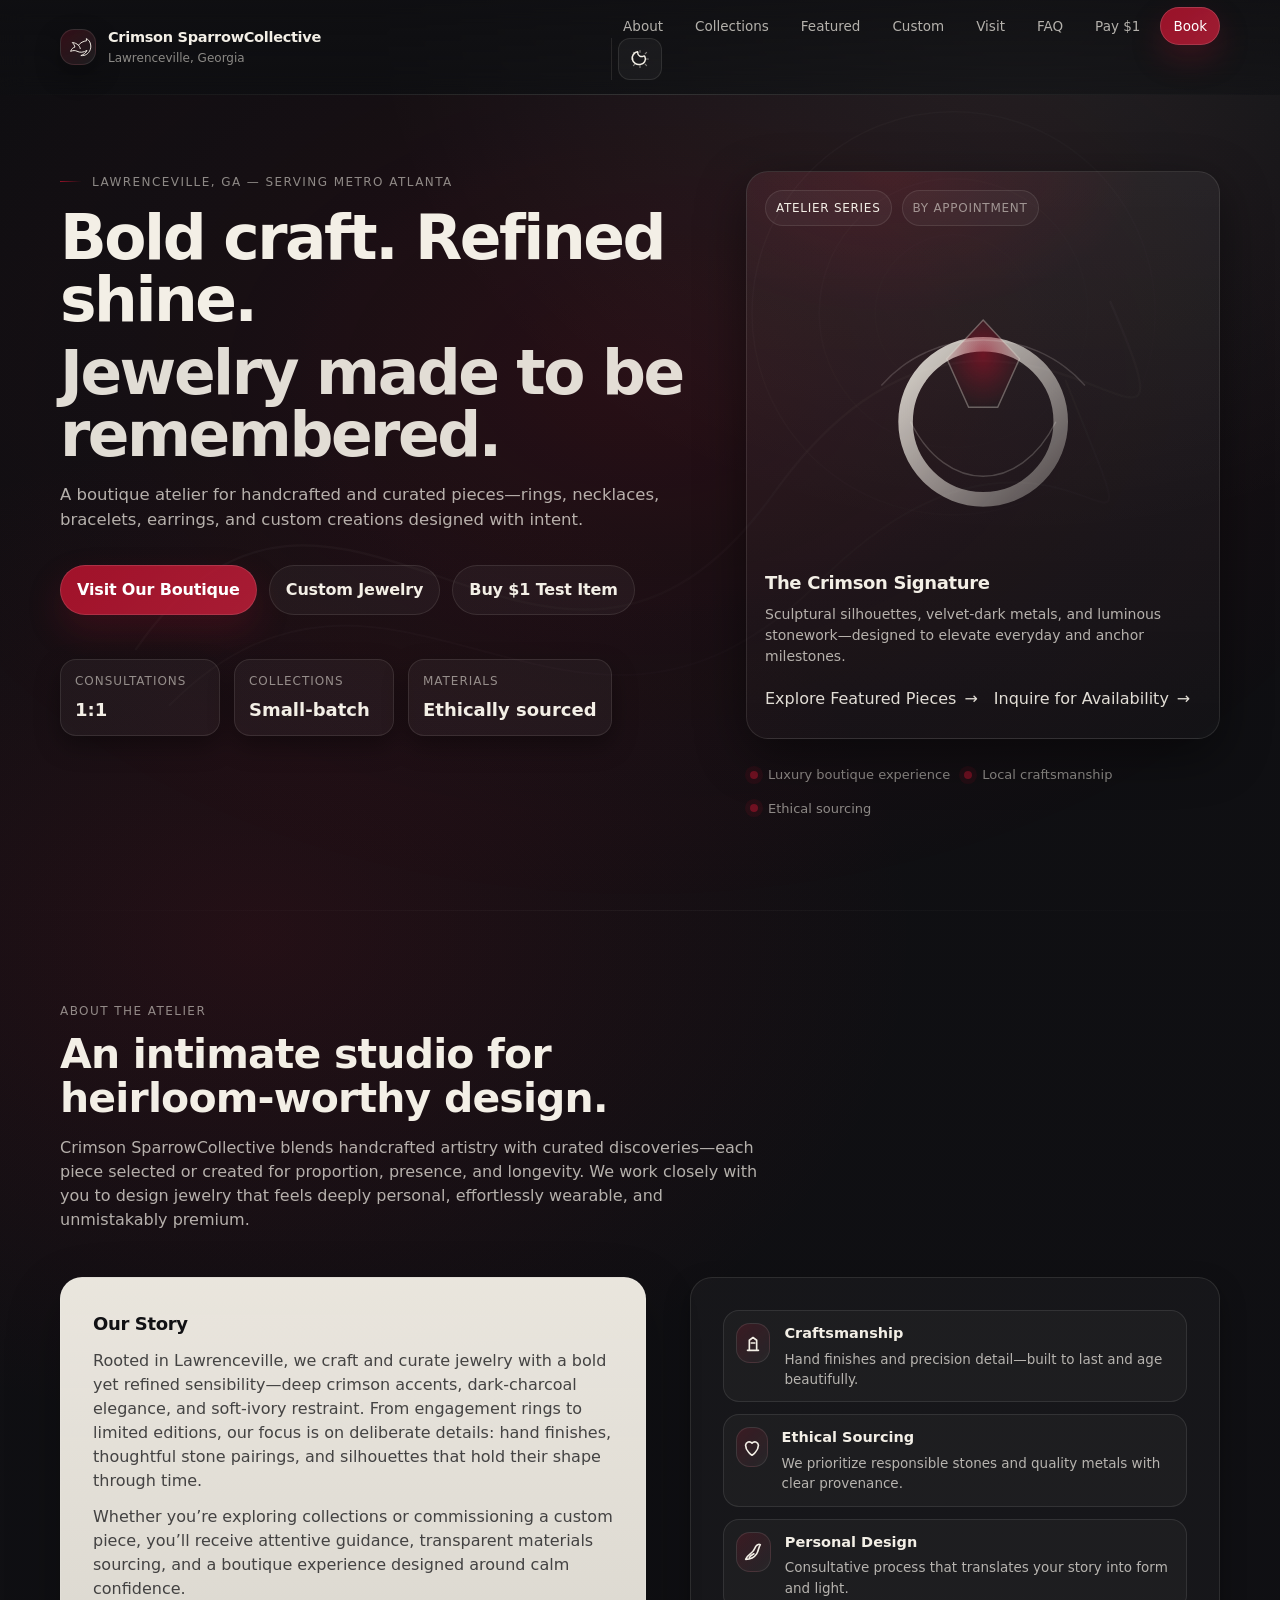
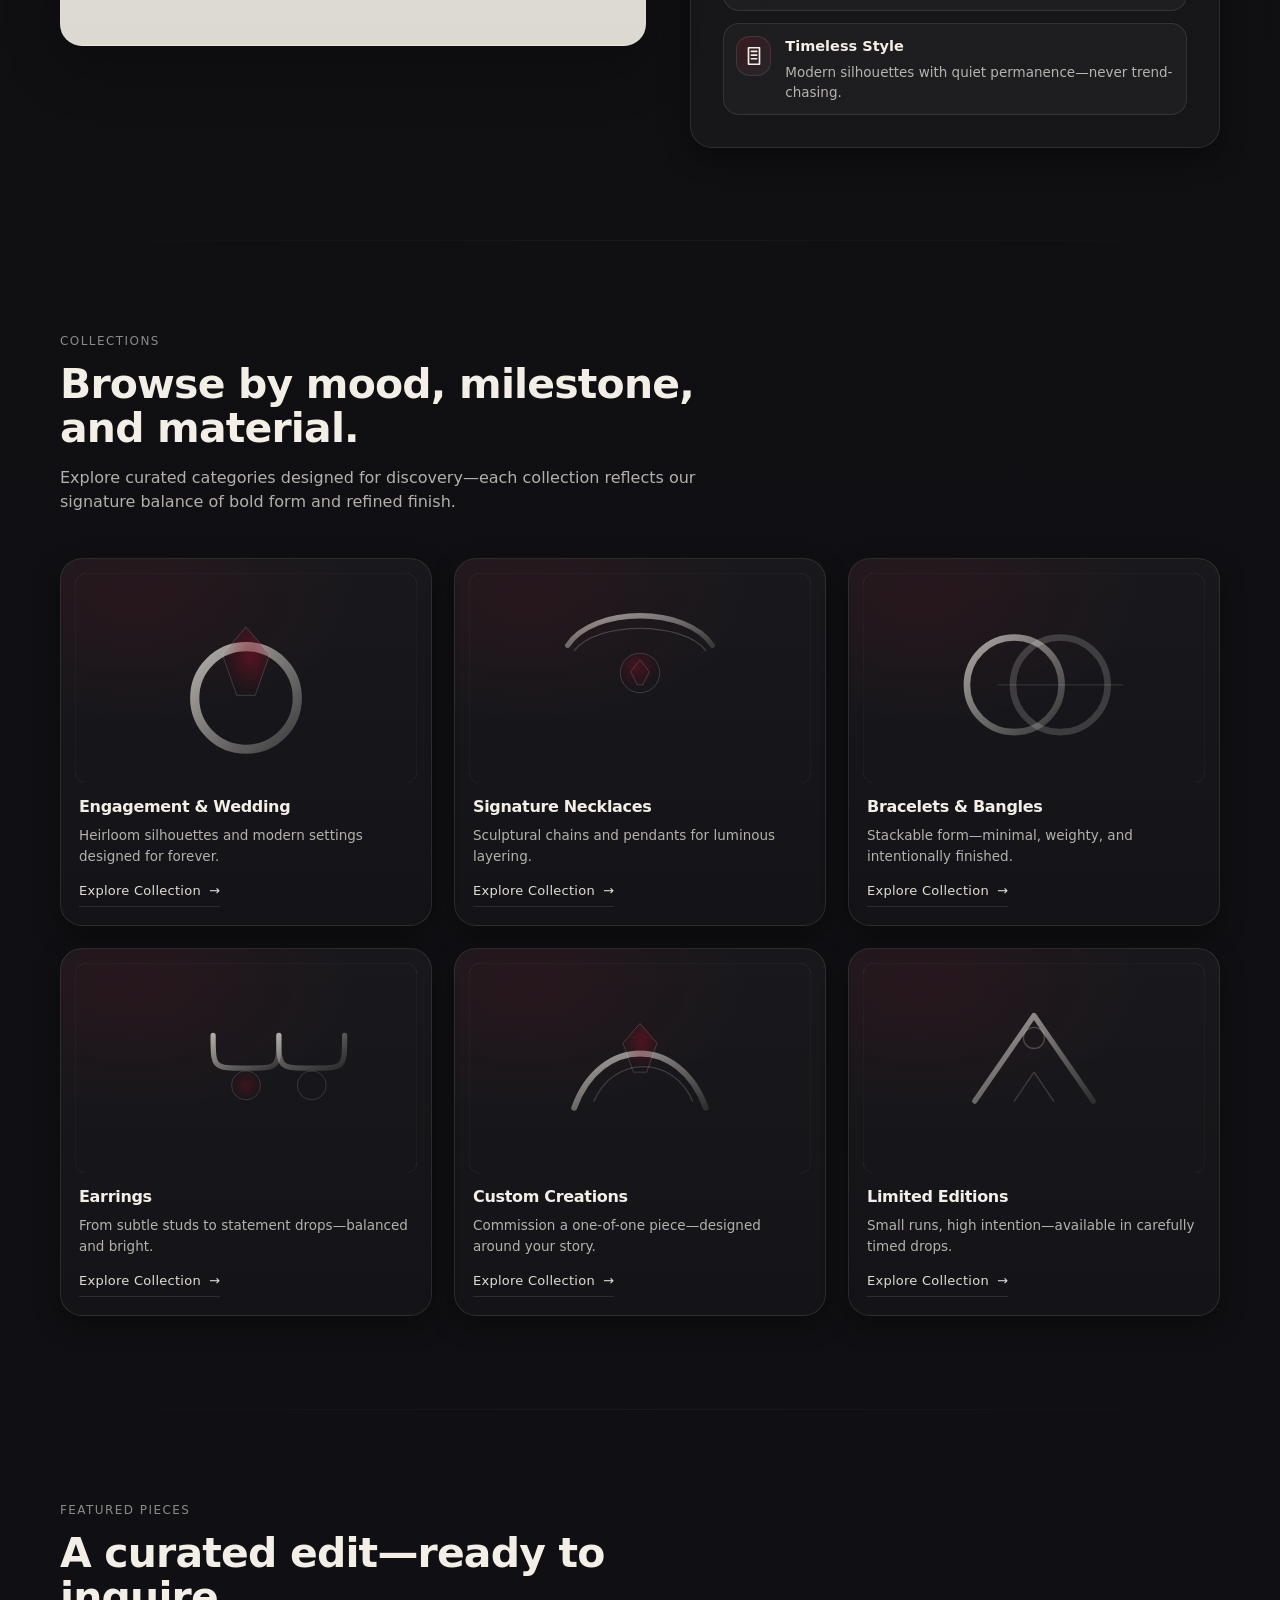
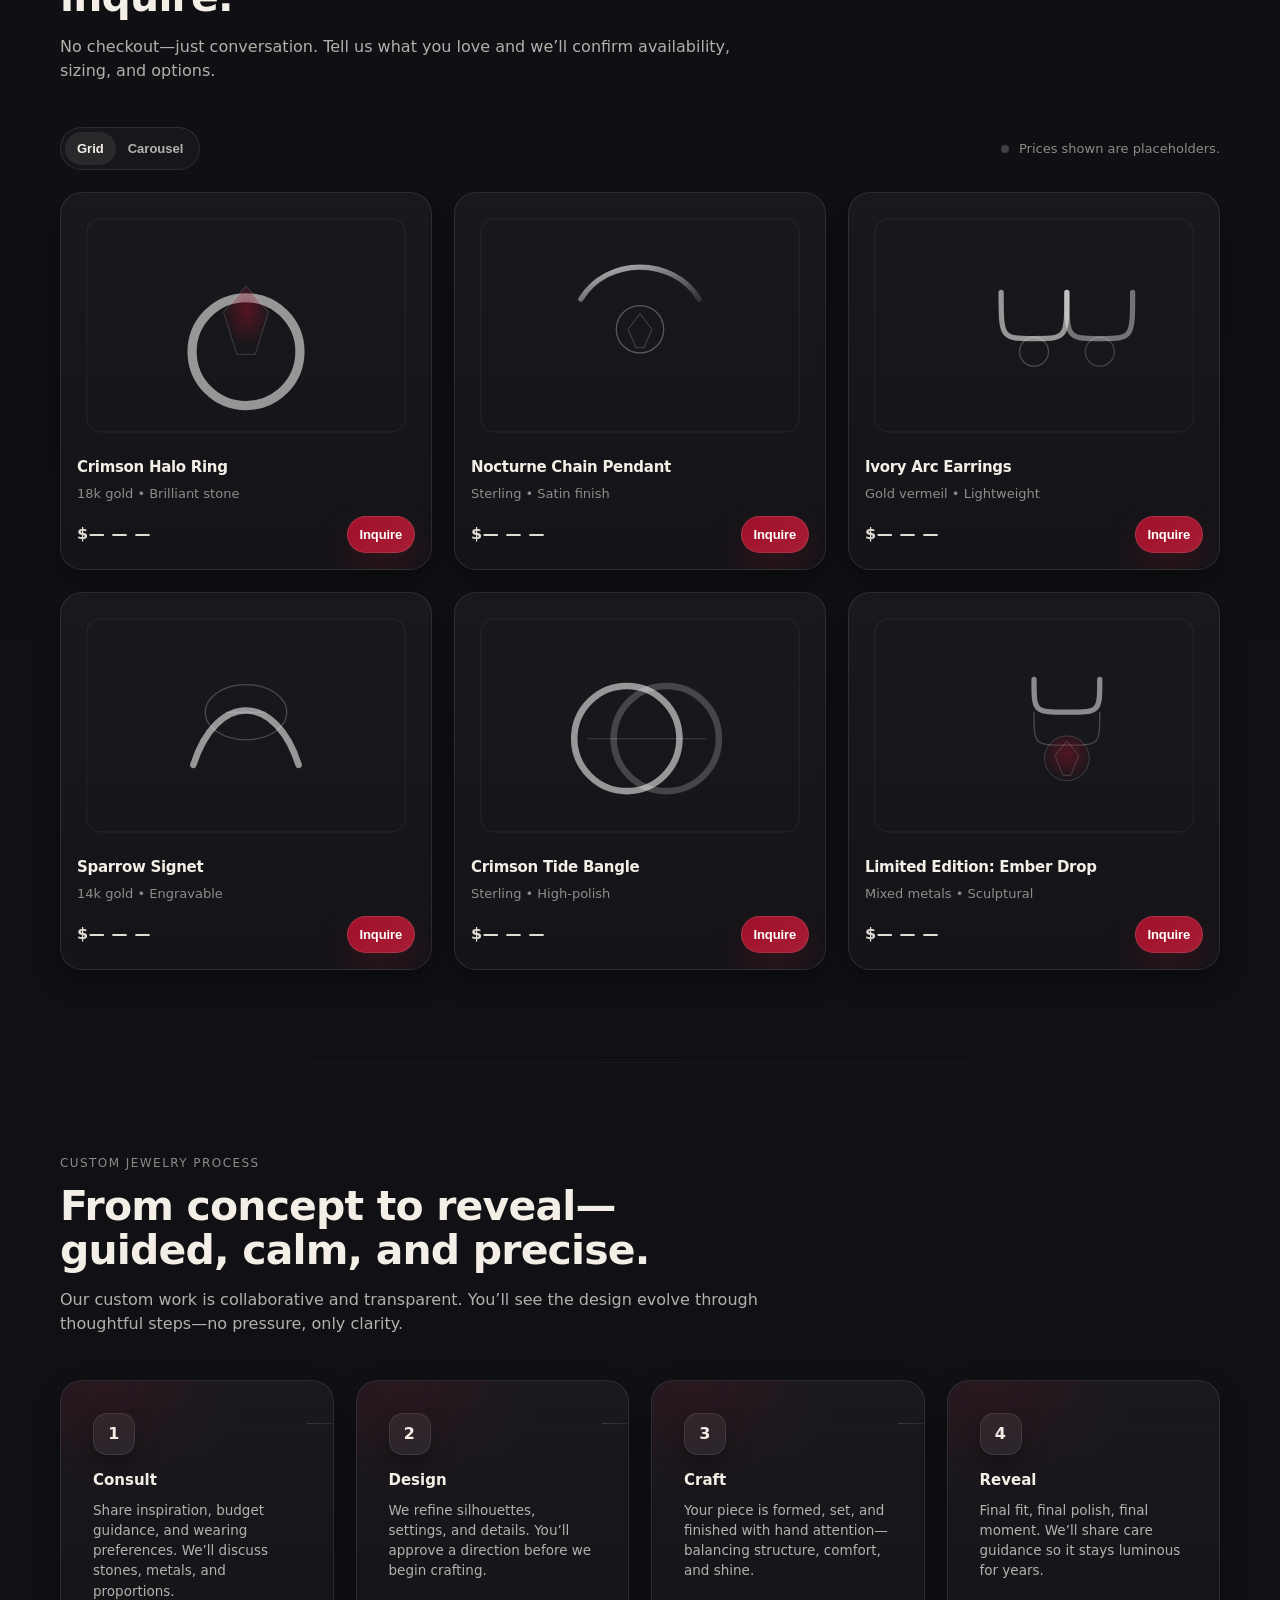
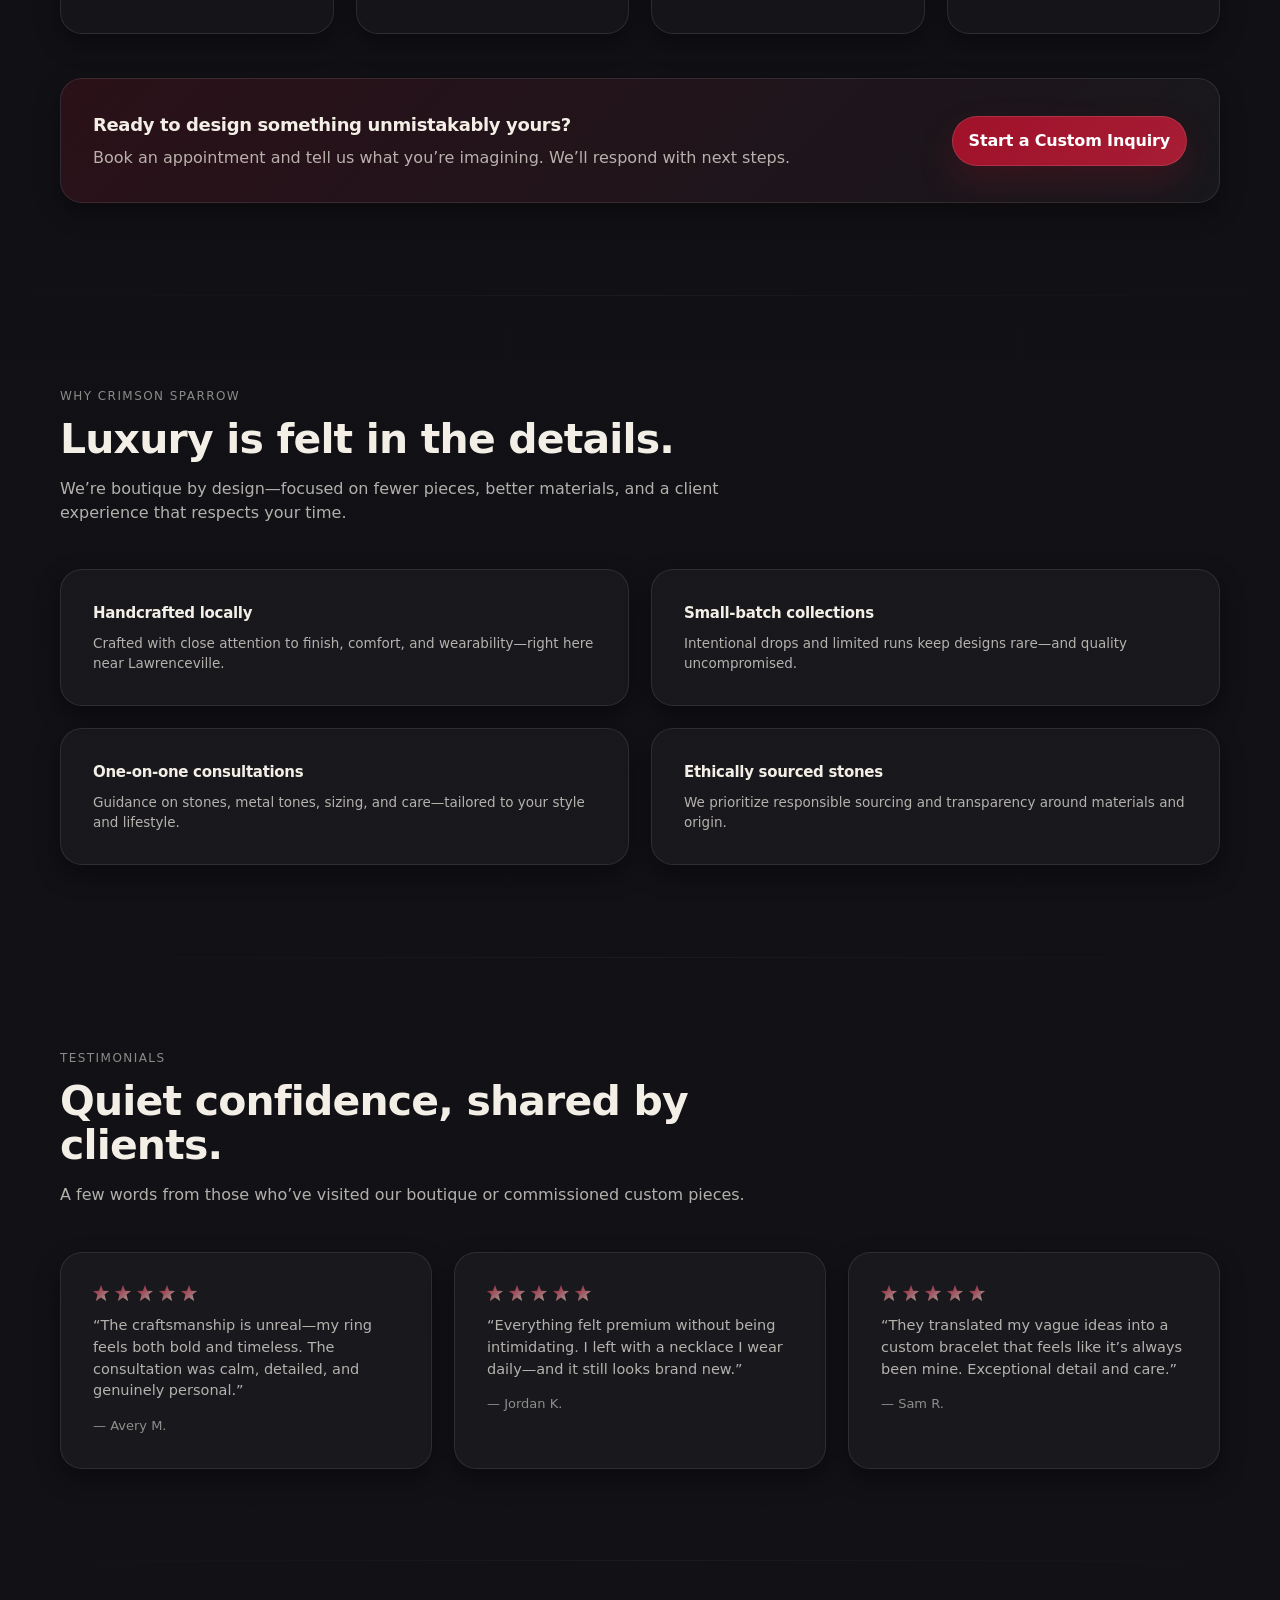
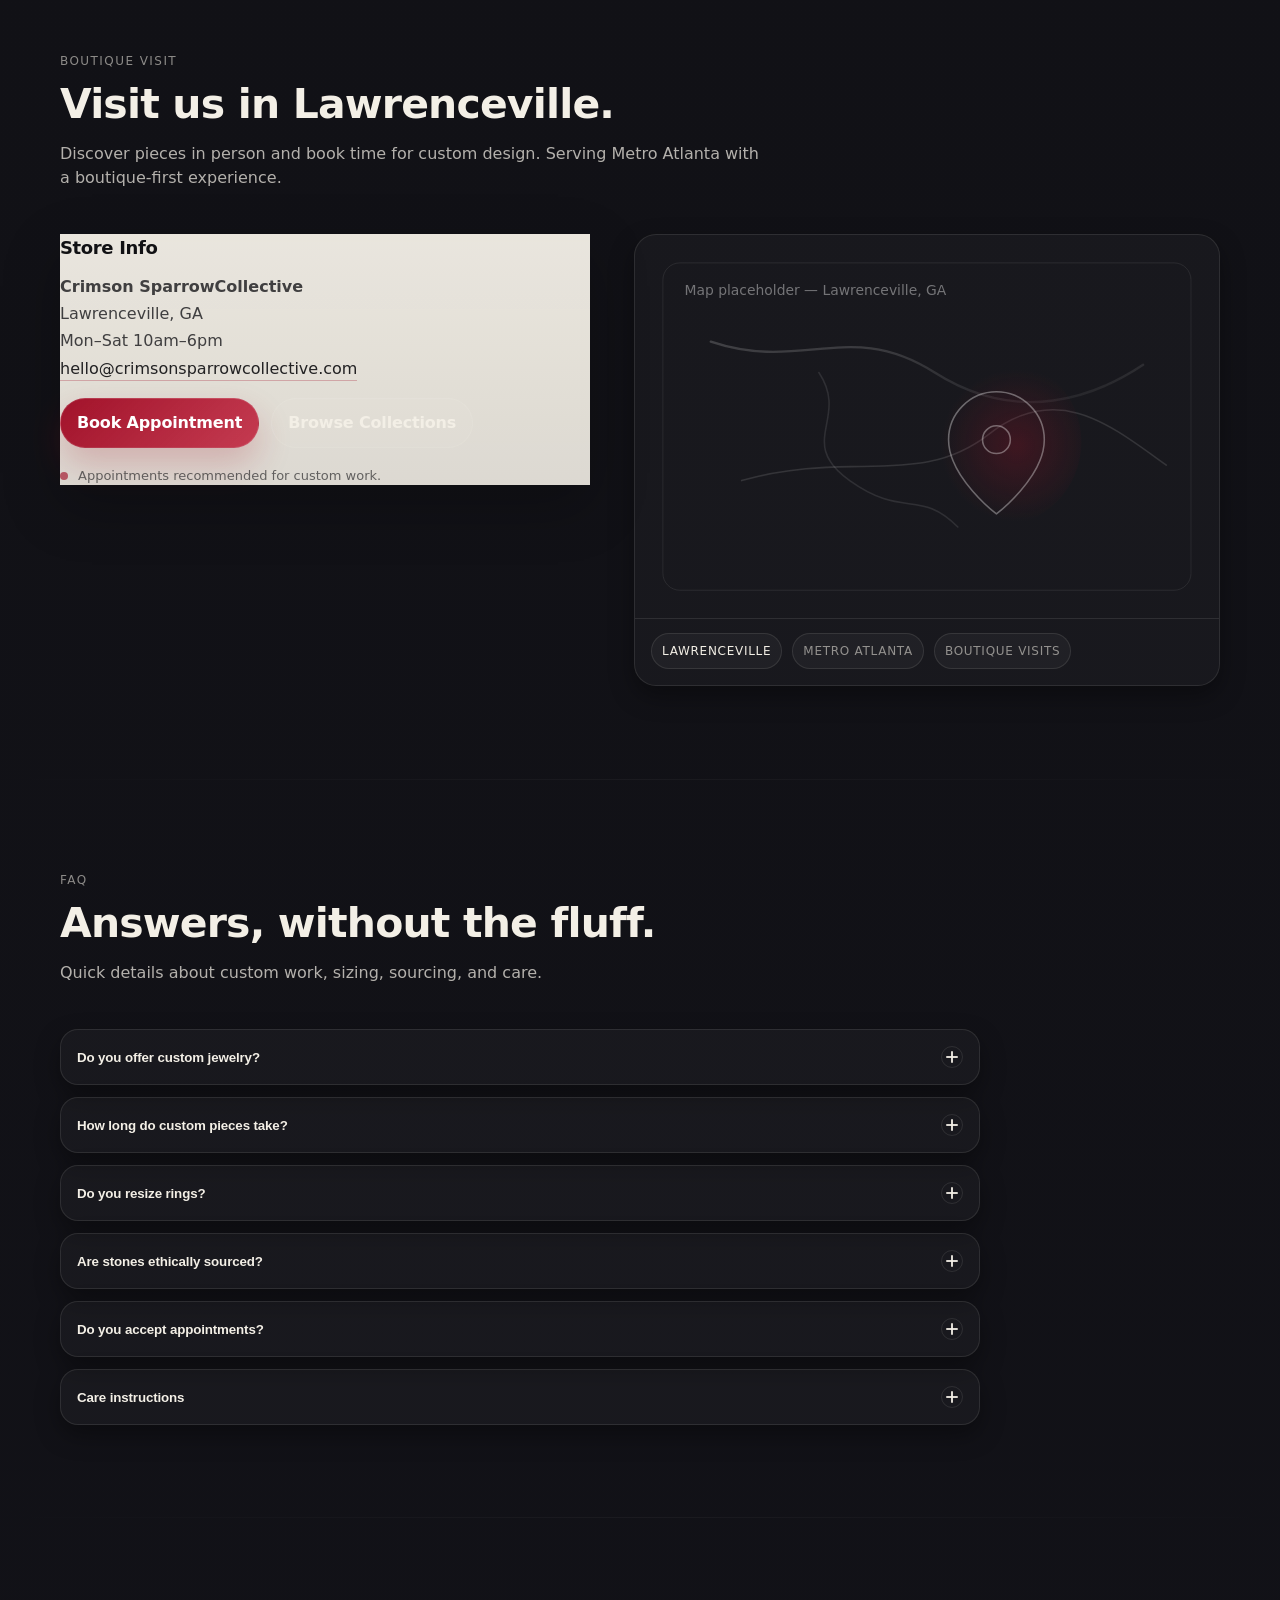
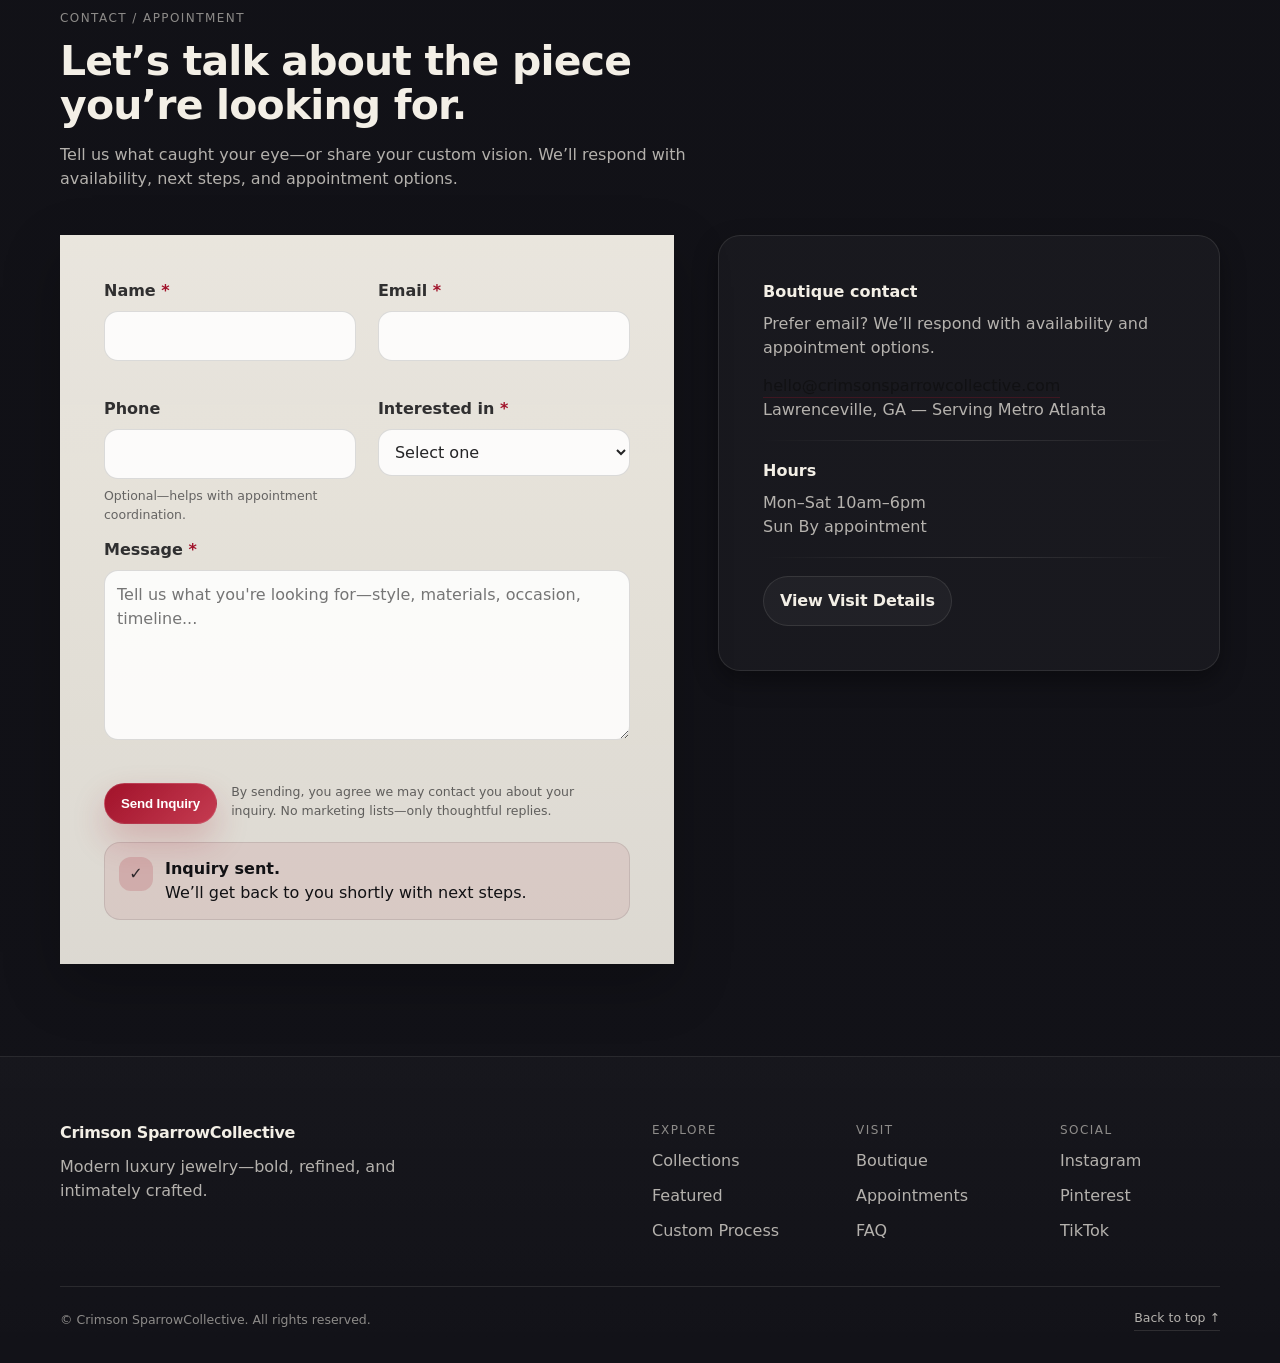
==== commit 56e2f487: "Add files via upload" ====
--- a/index.html
+++ b/index.html
@@ -1,1101 +1,1107 @@
-<!doctype html>
-<html lang="en" class="no-js">
-<head>
-  <meta charset="utf-8" />
-  <meta name="viewport" content="width=device-width, initial-scale=1" />
-  <meta name="color-scheme" content="dark light" />
-  <meta name="theme-color" content="#0f0f12" />
-
-  <title>Crimson SparrowCollective | Luxury Jewelry Boutique in Lawrenceville, GA</title>
-  <meta name="description" content="Crimson SparrowCollective is a luxury jewelry boutique in Lawrenceville, GA—handcrafted and curated rings, necklaces, bracelets, earrings, and custom pieces. Serving Metro Atlanta." />
-
-  <!-- Open Graph -->
-  <meta property="og:type" content="website" />
-  <meta property="og:title" content="Crimson SparrowCollective | Luxury Jewelry Boutique" />
-  <meta property="og:description" content="Handcrafted + curated jewelry in Lawrenceville, GA. Book a design consultation or visit our boutique—serving Metro Atlanta." />
-  <meta property="og:image" content="assets/og-placeholder.svg" />
-  <meta property="og:locale" content="en_US" />
-
-  <!-- Twitter -->
-  <meta name="twitter:card" content="summary_large_image" />
-  <meta name="twitter:title" content="Crimson SparrowCollective | Luxury Jewelry Boutique" />
-  <meta name="twitter:description" content="Handcrafted + curated jewelry in Lawrenceville, GA. Custom pieces + small-batch collections." />
-  <meta name="twitter:image" content="assets/og-placeholder.svg" />
-
-  <link rel="icon" href="assets/favicon.svg" type="image/svg+xml" />
-  <link rel="stylesheet" href="assets/styles.css" />
-</head>
-
-<body>
-  <a class="skip-link" href="#main">Skip to content</a>
-
-  <header class="site-header" data-header>
-    <div class="container header-inner">
-      <a class="brand" href="#top" aria-label="Crimson SparrowCollective home">
-        <span class="brand-mark" aria-hidden="true">
-          <!-- Sparrow motif (inline SVG) -->
-          <svg viewBox="0 0 64 64" width="28" height="28" role="img" aria-label="Crimson SparrowCollective">
-            <path d="M50.8 17.8c-7.2 1.2-12.9 4.1-17.8 10.2-3.8-3.6-8.1-5.6-14-6.2 3.6 3.6 5.2 6.8 5.9 10.4-4.6 1.2-7.8 4.4-9.8 9.7 6.1-2.3 10.4-2.3 14.6-.2 6.9 3.4 14.7 3.1 22.9-1.9-2.7 5.5-7.2 9.4-14.1 11.8 9.8 1 17.8-4.1 21.4-13.3 2.1-5.4 1.9-11.4-1-17.9-1.4-3-3.7-5.2-7.1-7.1z"
-              fill="none" stroke="currentColor" stroke-width="2.2" stroke-linecap="round" stroke-linejoin="round"/>
-            <path d="M33 28c2.2 2.1 3.6 4.7 4.2 7.8" fill="none" stroke="currentColor" stroke-width="2.2" stroke-linecap="round"/>
-          </svg>
-        </span>
-        <span class="brand-text">
-          <span class="brand-name">Crimson SparrowCollective</span>
-          <span class="brand-sub">Lawrenceville, Georgia</span>
-        </span>
-      </a>
-
-      <nav class="nav" aria-label="Primary">
-        <button class="nav-toggle" type="button" aria-expanded="false" aria-controls="nav-menu" data-nav-toggle>
-          <span class="sr-only">Open menu</span>
-          <span class="nav-toggle-lines" aria-hidden="true"></span>
-        </button>
-
-        <div class="nav-menu" id="nav-menu" data-nav-menu>
-          <ul class="nav-list" role="list">
-            <li><a class="nav-link" href="#about">About</a></li>
-            <li><a class="nav-link" href="#collections">Collections</a></li>
-            <li><a class="nav-link" href="#featured">Featured</a></li>
-            <li><a class="nav-link" href="#custom">Custom</a></li>
-            <li><a class="nav-link" href="#visit">Visit</a></li>
-            <li><a class="nav-link" href="#faq">FAQ</a></li>
-            <li><a class="nav-link nav-cta" href="#contact">Book</a></li>
-          </ul>
-
-          <div class="nav-tools">
-            <button class="icon-btn" type="button" data-theme-toggle aria-label="Toggle theme">
-              <span class="icon" aria-hidden="true">
-                <!-- Sun/Moon glyph -->
-                <svg viewBox="0 0 24 24" width="20" height="20">
-                  <path d="M12 18.5a6.5 6.5 0 0 0 5.7-9.7 1 1 0 0 0-1.5-.3A4.8 4.8 0 0 1 9.2 4.8a1 1 0 0 0-.3-1.5A6.5 6.5 0 1 0 12 18.5Z"
-                        fill="none" stroke="currentColor" stroke-width="1.8" stroke-linejoin="round"/>
-                  <path d="M12 1.8v2.2M12 20v2.2M2 12h2.2M19.8 12H22M4.1 4.1l1.6 1.6M18.3 18.3l1.6 1.6M19.9 4.1l-1.6 1.6M5.7 18.3l-1.6 1.6"
-                        fill="none" stroke="currentColor" stroke-width="1.4" stroke-linecap="round" opacity=".45"/>
-                </svg>
-              </span>
-            </button>
-          </div>
-        </div>
-      </nav>
-    </div>
-    <div class="header-border" aria-hidden="true"></div>
-  </header>
-
-  <main id="main">
-    <!-- HERO -->
-    <section id="top" class="hero section" aria-label="Hero">
-      <div class="hero-bg" aria-hidden="true">
-        <!-- Decorative SVG motif -->
-        <svg class="hero-motif" viewBox="0 0 1200 800" preserveAspectRatio="xMidYMid slice">
-          <defs>
-            <radialGradient id="g1" cx="50%" cy="40%" r="60%">
-              <stop offset="0" stop-color="var(--accent)" stop-opacity=".18"/>
-              <stop offset=".55" stop-color="var(--accent)" stop-opacity=".06"/>
-              <stop offset="1" stop-color="var(--accent)" stop-opacity="0"/>
-            </radialGradient>
-            <linearGradient id="g2" x1="0" y1="0" x2="1" y2="1">
-              <stop offset="0" stop-color="var(--ivory)" stop-opacity=".06"/>
-              <stop offset="1" stop-color="var(--ivory)" stop-opacity="0"/>
-            </linearGradient>
-          </defs>
-          <rect width="1200" height="800" fill="url(#g1)"/>
-          <path d="M150 560 C 330 300, 520 700, 720 420 S 1120 480, 1020 250"
-                fill="none" stroke="url(#g2)" stroke-width="2" stroke-linecap="round"/>
-          <path d="M180 610 C 380 410, 540 720, 760 500 S 1080 570, 980 320"
-                fill="none" stroke="url(#g2)" stroke-width="1.6" stroke-linecap="round" opacity=".75"/>
-          <circle cx="880" cy="260" r="180" fill="none" stroke="url(#g2)" stroke-width="1.2" opacity=".55"/>
-          <circle cx="880" cy="260" r="120" fill="none" stroke="url(#g2)" stroke-width="1.2" opacity=".35"/>
-          <circle cx="880" cy="260" r="70" fill="none" stroke="url(#g2)" stroke-width="1.2" opacity=".2"/>
-        </svg>
-      </div>
-
-      <div class="container hero-inner">
-        <div class="hero-copy reveal">
-          <p class="eyebrow">
-            Lawrenceville, GA — Serving Metro Atlanta
-          </p>
-          <h1 class="hero-title">
-            Bold craft. Refined shine.
-            <span class="title-accent">Jewelry made to be remembered.</span>
-          </h1>
-          <p class="hero-subtitle">
-            A boutique atelier for handcrafted and curated pieces—rings, necklaces, bracelets, earrings, and custom creations designed with intent.
-          </p>
-          <div class="hero-actions">
-            <a class="btn btn-primary" href="#visit">Visit Our Boutique</a>
-            <a class="btn btn-ghost" href="#custom">Custom Jewelry</a>
-          </div>
-
-          <div class="hero-metrics" role="list" aria-label="Highlights">
-            <div class="metric" role="listitem">
-              <div class="metric-kicker">Consultations</div>
-              <div class="metric-value">1:1</div>
-            </div>
-            <div class="metric" role="listitem">
-              <div class="metric-kicker">Collections</div>
-              <div class="metric-value">Small-batch</div>
-            </div>
-            <div class="metric" role="listitem">
-              <div class="metric-kicker">Materials</div>
-              <div class="metric-value">Ethically sourced</div>
-            </div>
-          </div>
-        </div>
-
-        <div class="hero-panel reveal" aria-label="Featured editorial panel">
-          <div class="panel-card">
-            <div class="panel-top">
-              <span class="chip">Atelier Series</span>
-              <span class="chip chip-muted">By appointment</span>
-            </div>
-
-            <!-- Jewelry illustration placeholder -->
-            <div class="panel-art" aria-hidden="true">
-              <svg viewBox="0 0 360 260" role="img" aria-label="Jewelry illustration">
-                <defs>
-                  <linearGradient id="ring" x1="0" y1="0" x2="1" y2="1">
-                    <stop offset="0" stop-color="var(--ivory)" stop-opacity=".92"/>
-                    <stop offset="1" stop-color="var(--ivory)" stop-opacity=".25"/>
-                  </linearGradient>
-                  <radialGradient id="gem" cx="50%" cy="40%" r="60%">
-                    <stop offset="0" stop-color="var(--accent)" stop-opacity=".6"/>
-                    <stop offset=".65" stop-color="var(--accent)" stop-opacity=".18"/>
-                    <stop offset="1" stop-color="var(--accent)" stop-opacity="0"/>
-                  </radialGradient>
-                </defs>
-                <rect x="0" y="0" width="360" height="260" rx="18" fill="transparent"/>
-                <circle cx="180" cy="150" r="64" fill="none" stroke="url(#ring)" stroke-width="12"/>
-                <path d="M180 66 L210 98 L192 138 L168 138 L150 98 Z" fill="url(#gem)" stroke="var(--ivory)" stroke-opacity=".35" stroke-width="1.2"/>
-                <path d="M120 150 C150 210, 210 210, 240 150" fill="none" stroke="var(--ivory)" stroke-opacity=".22" stroke-width="1.2"/>
-                <path d="M96 120 C140 70, 220 70, 264 120" fill="none" stroke="var(--ivory)" stroke-opacity=".18" stroke-width="1.2"/>
-              </svg>
-            </div>
-
-            <div class="panel-body">
-              <h2 class="panel-title">The Crimson Signature</h2>
-              <p class="panel-text">
-                Sculptural silhouettes, velvet-dark metals, and luminous stonework—designed to elevate everyday and anchor milestones.
-              </p>
-              <div class="panel-actions">
-                <a class="text-link" href="#featured">
-                  Explore Featured Pieces
-                  <span aria-hidden="true">→</span>
-                </a>
-                <a class="text-link" href="#contact">
-                  Inquire for Availability
-                  <span aria-hidden="true">→</span>
-                </a>
-              </div>
-            </div>
-          </div>
-
-          <div class="trust-row" aria-label="Trust indicators">
-            <div class="trust-item">
-              <span class="trust-dot" aria-hidden="true"></span>
-              <span>Luxury boutique experience</span>
-            </div>
-            <div class="trust-item">
-              <span class="trust-dot" aria-hidden="true"></span>
-              <span>Local craftsmanship</span>
-            </div>
-            <div class="trust-item">
-              <span class="trust-dot" aria-hidden="true"></span>
-              <span>Ethical sourcing</span>
-            </div>
-          </div>
-        </div>
-      </div>
-    </section>
-
-    <!-- ABOUT -->
-    <section id="about" class="section about">
-      <div class="container">
-        <header class="section-head reveal">
-          <p class="section-kicker">About the Atelier</p>
-          <h2 class="section-title">An intimate studio for heirloom-worthy design.</h2>
-          <p class="section-lede">
-            Crimson SparrowCollective blends handcrafted artistry with curated discoveries—each piece selected or created for proportion, presence, and longevity. We work closely with you to design jewelry that feels deeply personal, effortlessly wearable, and unmistakably premium.
-          </p>
-        </header>
-
-        <div class="about-grid">
-          <article class="card card-ivory reveal">
-            <h3 class="card-title">Our Story</h3>
-            <p class="card-text">
-              Rooted in Lawrenceville, we craft and curate jewelry with a bold yet refined sensibility—deep crimson accents, dark-charcoal elegance, and soft-ivory restraint. From engagement rings to limited editions, our focus is on deliberate details: hand finishes, thoughtful stone pairings, and silhouettes that hold their shape through time.
-            </p>
-            <p class="card-text">
-              Whether you’re exploring collections or commissioning a custom piece, you’ll receive attentive guidance, transparent materials sourcing, and a boutique experience designed around calm confidence.
-            </p>
-          </article>
-
-          <aside class="values reveal" aria-label="Values">
-            <div class="value">
-              <div class="value-icon" aria-hidden="true">
-                <svg viewBox="0 0 24 24" width="22" height="22">
-                  <path d="M6 20h12M8 20V9l4-3 4 3v11" fill="none" stroke="currentColor" stroke-width="1.8" stroke-linecap="round" stroke-linejoin="round"/>
-                  <path d="M10 12h4" fill="none" stroke="currentColor" stroke-width="1.8" stroke-linecap="round"/>
-                </svg>
-              </div>
-              <div>
-                <h3 class="value-title">Craftsmanship</h3>
-                <p class="value-text">Hand finishes and precision detail—built to last and age beautifully.</p>
-              </div>
-            </div>
-
-            <div class="value">
-              <div class="value-icon" aria-hidden="true">
-                <svg viewBox="0 0 24 24" width="22" height="22">
-                  <path d="M12 21s7-4.4 7-11a4 4 0 0 0-7-2.2A4 4 0 0 0 5 10c0 6.6 7 11 7 11Z" fill="none" stroke="currentColor" stroke-width="1.8" stroke-linejoin="round"/>
-                </svg>
-              </div>
-              <div>
-                <h3 class="value-title">Ethical Sourcing</h3>
-                <p class="value-text">We prioritize responsible stones and quality metals with clear provenance.</p>
-              </div>
-            </div>
-
-            <div class="value">
-              <div class="value-icon" aria-hidden="true">
-                <svg viewBox="0 0 24 24" width="22" height="22">
-                  <path d="M4 20c2-6 8-6 10-12 2-6 6-4 6-4-2 3-2 7-4 10-2 3-6 6-12 6Z" fill="none" stroke="currentColor" stroke-width="1.8" stroke-linejoin="round"/>
-                  <path d="M8 18c1-2 3-3 5-4" fill="none" stroke="currentColor" stroke-width="1.8" stroke-linecap="round"/>
-                </svg>
-              </div>
-              <div>
-                <h3 class="value-title">Personal Design</h3>
-                <p class="value-text">Consultative process that translates your story into form and light.</p>
-              </div>
-            </div>
-
-            <div class="value">
-              <div class="value-icon" aria-hidden="true">
-                <svg viewBox="0 0 24 24" width="22" height="22">
-                  <path d="M6 3h12v18H6z" fill="none" stroke="currentColor" stroke-width="1.8" stroke-linejoin="round"/>
-                  <path d="M9 7h6M9 11h6M9 15h6" fill="none" stroke="currentColor" stroke-width="1.8" stroke-linecap="round"/>
-                </svg>
-              </div>
-              <div>
-                <h3 class="value-title">Timeless Style</h3>
-                <p class="value-text">Modern silhouettes with quiet permanence—never trend-chasing.</p>
-              </div>
-            </div>
-          </aside>
-        </div>
-      </div>
-    </section>
-
-    <!-- COLLECTIONS -->
-    <section id="collections" class="section collections">
-      <div class="container">
-        <header class="section-head reveal">
-          <p class="section-kicker">Collections</p>
-          <h2 class="section-title">Browse by mood, milestone, and material.</h2>
-          <p class="section-lede">
-            Explore curated categories designed for discovery—each collection reflects our signature balance of bold form and refined finish.
-          </p>
-        </header>
-
-        <div class="grid-3">
-          <!-- Card template repeated -->
-          <article class="collection-card reveal">
-            <a class="collection-link" href="#contact" aria-label="Explore Engagement and Wedding collection">
-              <div class="collection-media" aria-hidden="true">
-                <svg viewBox="0 0 520 320" role="img" aria-label="Engagement and Wedding">
-                  <defs>
-                    <linearGradient id="c1" x1="0" y1="0" x2="1" y2="1">
-                      <stop offset="0" stop-color="var(--ivory)" stop-opacity=".75"/>
-                      <stop offset="1" stop-color="var(--ivory)" stop-opacity=".18"/>
-                    </linearGradient>
-                    <radialGradient id="c1g" cx="60%" cy="40%" r="60%">
-                      <stop offset="0" stop-color="var(--accent)" stop-opacity=".45"/>
-                      <stop offset="1" stop-color="var(--accent)" stop-opacity="0"/>
-                    </radialGradient>
-                  </defs>
-                  <rect x="0" y="0" width="520" height="320" rx="18" fill="none" stroke="rgba(255,255,255,.10)"/>
-                  <circle cx="260" cy="190" r="78" fill="none" stroke="url(#c1)" stroke-width="14"/>
-                  <path d="M260 82 l36 42 -22 62h-28l-22-62z" fill="url(#c1g)" stroke="rgba(255,255,255,.22)" stroke-width="1.2"/>
-                </svg>
-              </div>
-              <div class="collection-body">
-                <h3 class="collection-title">Engagement &amp; Wedding</h3>
-                <p class="collection-text">Heirloom silhouettes and modern settings designed for forever.</p>
-                <span class="collection-cta">Explore Collection <span aria-hidden="true">→</span></span>
-              </div>
-            </a>
-          </article>
-
-          <article class="collection-card reveal">
-            <a class="collection-link" href="#contact" aria-label="Explore Signature Necklaces collection">
-              <div class="collection-media" aria-hidden="true">
-                <svg viewBox="0 0 520 320" role="img" aria-label="Signature Necklaces">
-                  <defs>
-                    <linearGradient id="c2" x1="0" y1="0" x2="1" y2="1">
-                      <stop offset="0" stop-color="var(--ivory)" stop-opacity=".65"/>
-                      <stop offset="1" stop-color="var(--ivory)" stop-opacity=".16"/>
-                    </linearGradient>
-                    <radialGradient id="c2g" cx="42%" cy="36%" r="55%">
-                      <stop offset="0" stop-color="var(--accent)" stop-opacity=".32"/>
-                      <stop offset="1" stop-color="var(--accent)" stop-opacity="0"/>
-                    </radialGradient>
-                  </defs>
-                  <rect x="0" y="0" width="520" height="320" rx="18" fill="none" stroke="rgba(255,255,255,.10)"/>
-                  <path d="M150 110c40-60 180-60 220 0" fill="none" stroke="url(#c2)" stroke-width="8" stroke-linecap="round"/>
-                  <path d="M160 118c35-45 165-45 200 0" fill="none" stroke="rgba(255,255,255,.20)" stroke-width="2" stroke-linecap="round"/>
-                  <circle cx="260" cy="152" r="30" fill="url(#c2g)" stroke="rgba(255,255,255,.22)" stroke-width="1.2"/>
-                  <path d="M260 132l14 18-10 20h-8l-10-20z" fill="none" stroke="rgba(255,255,255,.22)" stroke-width="1.2"/>
-                </svg>
-              </div>
-              <div class="collection-body">
-                <h3 class="collection-title">Signature Necklaces</h3>
-                <p class="collection-text">Sculptural chains and pendants for luminous layering.</p>
-                <span class="collection-cta">Explore Collection <span aria-hidden="true">→</span></span>
-              </div>
-            </a>
-          </article>
-
-          <article class="collection-card reveal">
-            <a class="collection-link" href="#contact" aria-label="Explore Bracelets and Bangles collection">
-              <div class="collection-media" aria-hidden="true">
-                <svg viewBox="0 0 520 320" role="img" aria-label="Bracelets and Bangles">
-                  <defs>
-                    <linearGradient id="c3" x1="0" y1="0" x2="1" y2="1">
-                      <stop offset="0" stop-color="var(--ivory)" stop-opacity=".7"/>
-                      <stop offset="1" stop-color="var(--ivory)" stop-opacity=".15"/>
-                    </linearGradient>
-                  </defs>
-                  <rect x="0" y="0" width="520" height="320" rx="18" fill="none" stroke="rgba(255,255,255,.10)"/>
-                  <circle cx="230" cy="170" r="72" fill="none" stroke="url(#c3)" stroke-width="10"/>
-                  <circle cx="300" cy="170" r="72" fill="none" stroke="rgba(255,255,255,.18)" stroke-width="10"/>
-                  <path d="M205 170h190" stroke="rgba(255,255,255,.12)" stroke-width="2" stroke-linecap="round"/>
-                </svg>
-              </div>
-              <div class="collection-body">
-                <h3 class="collection-title">Bracelets &amp; Bangles</h3>
-                <p class="collection-text">Stackable form—minimal, weighty, and intentionally finished.</p>
-                <span class="collection-cta">Explore Collection <span aria-hidden="true">→</span></span>
-              </div>
-            </a>
-          </article>
-
-          <article class="collection-card reveal">
-            <a class="collection-link" href="#contact" aria-label="Explore Earrings collection">
-              <div class="collection-media" aria-hidden="true">
-                <svg viewBox="0 0 520 320" role="img" aria-label="Earrings">
-                  <defs>
-                    <linearGradient id="c4" x1="0" y1="0" x2="1" y2="1">
-                      <stop offset="0" stop-color="var(--ivory)" stop-opacity=".72"/>
-                      <stop offset="1" stop-color="var(--ivory)" stop-opacity=".14"/>
-                    </linearGradient>
-                    <radialGradient id="c4g" cx="50%" cy="50%" r="55%">
-                      <stop offset="0" stop-color="var(--accent)" stop-opacity=".28"/>
-                      <stop offset="1" stop-color="var(--accent)" stop-opacity="0"/>
-                    </radialGradient>
-                  </defs>
-                  <rect x="0" y="0" width="520" height="320" rx="18" fill="none" stroke="rgba(255,255,255,.10)"/>
-                  <path d="M210 110c0 50 0 50 50 50s50 0 50-50" fill="none" stroke="url(#c4)" stroke-width="8" stroke-linecap="round"/>
-                  <path d="M310 110c0 50 0 50 50 50s50 0 50-50" fill="none" stroke="url(#c4)" stroke-width="8" stroke-linecap="round" opacity=".7"/>
-                  <circle cx="260" cy="186" r="22" fill="url(#c4g)" stroke="rgba(255,255,255,.20)" stroke-width="1.2"/>
-                  <circle cx="360" cy="186" r="22" fill="none" stroke="rgba(255,255,255,.20)" stroke-width="1.2"/>
-                </svg>
-              </div>
-              <div class="collection-body">
-                <h3 class="collection-title">Earrings</h3>
-                <p class="collection-text">From subtle studs to statement drops—balanced and bright.</p>
-                <span class="collection-cta">Explore Collection <span aria-hidden="true">→</span></span>
-              </div>
-            </a>
-          </article>
-
-          <article class="collection-card reveal">
-            <a class="collection-link" href="#custom" aria-label="Explore Custom Creations">
-              <div class="collection-media" aria-hidden="true">
-                <svg viewBox="0 0 520 320" role="img" aria-label="Custom Creations">
-                  <defs>
-                    <linearGradient id="c5" x1="0" y1="0" x2="1" y2="1">
-                      <stop offset="0" stop-color="var(--ivory)" stop-opacity=".7"/>
-                      <stop offset="1" stop-color="var(--ivory)" stop-opacity=".12"/>
-                    </linearGradient>
-                    <radialGradient id="c5g" cx="55%" cy="35%" r="60%">
-                      <stop offset="0" stop-color="var(--accent)" stop-opacity=".40"/>
-                      <stop offset="1" stop-color="var(--accent)" stop-opacity="0"/>
-                    </radialGradient>
-                  </defs>
-                  <rect x="0" y="0" width="520" height="320" rx="18" fill="none" stroke="rgba(255,255,255,.10)"/>
-                  <path d="M160 220c40-110 160-110 200 0" fill="none" stroke="url(#c5)" stroke-width="9" stroke-linecap="round"/>
-                  <path d="M190 210c30-70 120-70 150 0" fill="none" stroke="rgba(255,255,255,.18)" stroke-width="2" stroke-linecap="round"/>
-                  <path d="M260 92l26 30-16 44h-20l-16-44z" fill="url(#c5g)" stroke="rgba(255,255,255,.22)" stroke-width="1.2"/>
-                </svg>
-              </div>
-              <div class="collection-body">
-                <h3 class="collection-title">Custom Creations</h3>
-                <p class="collection-text">Commission a one-of-one piece—designed around your story.</p>
-                <span class="collection-cta">Explore Collection <span aria-hidden="true">→</span></span>
-              </div>
-            </a>
-          </article>
-
-          <article class="collection-card reveal">
-            <a class="collection-link" href="#featured" aria-label="Explore Limited Editions">
-              <div class="collection-media" aria-hidden="true">
-                <svg viewBox="0 0 520 320" role="img" aria-label="Limited Editions">
-                  <defs>
-                    <linearGradient id="c6" x1="0" y1="0" x2="1" y2="1">
-                      <stop offset="0" stop-color="var(--ivory)" stop-opacity=".7"/>
-                      <stop offset="1" stop-color="var(--ivory)" stop-opacity=".12"/>
-                    </linearGradient>
-                  </defs>
-                  <rect x="0" y="0" width="520" height="320" rx="18" fill="none" stroke="rgba(255,255,255,.10)"/>
-                  <path d="M170 210l90-130 90 130" fill="none" stroke="url(#c6)" stroke-width="8" stroke-linecap="round" stroke-linejoin="round"/>
-                  <path d="M230 210l30-44 30 44" fill="none" stroke="rgba(255,255,255,.18)" stroke-width="2" stroke-linecap="round" stroke-linejoin="round"/>
-                  <circle cx="260" cy="114" r="16" fill="none" stroke="rgba(255,255,255,.22)" stroke-width="2"/>
-                </svg>
-              </div>
-              <div class="collection-body">
-                <h3 class="collection-title">Limited Editions</h3>
-                <p class="collection-text">Small runs, high intention—available in carefully timed drops.</p>
-                <span class="collection-cta">Explore Collection <span aria-hidden="true">→</span></span>
-              </div>
-            </a>
-          </article>
-        </div>
-      </div>
-    </section>
-
-    <!-- FEATURED PIECES -->
-    <section id="featured" class="section featured">
-      <div class="container">
-        <header class="section-head reveal">
-          <p class="section-kicker">Featured Pieces</p>
-          <h2 class="section-title">A curated edit—ready to inquire.</h2>
-          <p class="section-lede">
-            No checkout—just conversation. Tell us what you love and we’ll confirm availability, sizing, and options.
-          </p>
-        </header>
-
-        <div class="featured-controls reveal" aria-label="Featured controls">
-          <div class="segmented" role="tablist" aria-label="Featured view">
-            <button class="seg-btn is-active" type="button" role="tab" aria-selected="true" data-view="grid">Grid</button>
-            <button class="seg-btn" type="button" role="tab" aria-selected="false" data-view="carousel">Carousel</button>
-          </div>
-
-          <div class="hint">
-            <span class="hint-dot" aria-hidden="true"></span>
-            <span>Prices shown are placeholders.</span>
-          </div>
-        </div>
-
-        <div class="featured-wrap reveal" data-featured>
-          <!-- Grid -->
-          <div class="product-grid" data-featured-grid>
-            <article class="product">
-              <div class="product-media" aria-hidden="true">
-                <svg viewBox="0 0 520 360" role="img" aria-label="Crimson Halo Ring">
-                  <defs>
-                    <radialGradient id="p1g" cx="52%" cy="35%" r="55%">
-                      <stop offset="0" stop-color="var(--accent)" stop-opacity=".45"/>
-                      <stop offset="1" stop-color="var(--accent)" stop-opacity="0"/>
-                    </radialGradient>
-                  </defs>
-                  <rect x="18" y="18" width="484" height="324" rx="20" fill="none" stroke="rgba(255,255,255,.10)"/>
-                  <circle cx="260" cy="220" r="82" fill="none" stroke="rgba(255,255,255,.55)" stroke-width="14"/>
-                  <path d="M260 120l34 40-20 64h-28l-20-64z" fill="url(#p1g)" stroke="rgba(255,255,255,.22)" stroke-width="1.2"/>
-                </svg>
-              </div>
-              <div class="product-body">
-                <h3 class="product-title">Crimson Halo Ring</h3>
-                <p class="product-meta">18k gold • Brilliant stone</p>
-                <div class="product-row">
-                  <span class="price" aria-label="Price placeholder">$— — —</span>
-                  <button class="btn btn-small btn-primary" type="button" data-inquire="Crimson Halo Ring">Inquire</button>
-                </div>
-              </div>
-            </article>
-
-            <article class="product">
-              <div class="product-media" aria-hidden="true">
-                <svg viewBox="0 0 520 360" role="img" aria-label="Nocturne Chain Pendant">
-                  <defs>
-                    <linearGradient id="p2g" x1="0" y1="0" x2="1" y2="1">
-                      <stop offset="0" stop-color="rgba(255,255,255,.7)"/>
-                      <stop offset="1" stop-color="rgba(255,255,255,.12)"/>
-                    </linearGradient>
-                  </defs>
-                  <rect x="18" y="18" width="484" height="324" rx="20" fill="none" stroke="rgba(255,255,255,.10)"/>
-                  <path d="M170 140c40-65 140-65 180 0" fill="none" stroke="url(#p2g)" stroke-width="8" stroke-linecap="round"/>
-                  <circle cx="260" cy="186" r="36" fill="none" stroke="rgba(255,255,255,.28)" stroke-width="2"/>
-                  <path d="M260 162l18 24-12 28h-12l-12-28z" fill="none" stroke="rgba(255,255,255,.28)" stroke-width="1.2"/>
-                </svg>
-              </div>
-              <div class="product-body">
-                <h3 class="product-title">Nocturne Chain Pendant</h3>
-                <p class="product-meta">Sterling • Satin finish</p>
-                <div class="product-row">
-                  <span class="price" aria-label="Price placeholder">$— — —</span>
-                  <button class="btn btn-small btn-primary" type="button" data-inquire="Nocturne Chain Pendant">Inquire</button>
-                </div>
-              </div>
-            </article>
-
-            <article class="product">
-              <div class="product-media" aria-hidden="true">
-                <svg viewBox="0 0 520 360" role="img" aria-label="Ivory Arc Earrings">
-                  <rect x="18" y="18" width="484" height="324" rx="20" fill="none" stroke="rgba(255,255,255,.10)"/>
-                  <path d="M210 130c0 70 0 70 50 70s50 0 50-70" fill="none" stroke="rgba(255,255,255,.55)" stroke-width="8" stroke-linecap="round"/>
-                  <path d="M310 130c0 70 0 70 50 70s50 0 50-70" fill="none" stroke="rgba(255,255,255,.40)" stroke-width="8" stroke-linecap="round"/>
-                  <circle cx="260" cy="220" r="22" fill="none" stroke="rgba(255,255,255,.22)" stroke-width="2"/>
-                  <circle cx="360" cy="220" r="22" fill="none" stroke="rgba(255,255,255,.18)" stroke-width="2"/>
-                </svg>
-              </div>
-              <div class="product-body">
-                <h3 class="product-title">Ivory Arc Earrings</h3>
-                <p class="product-meta">Gold vermeil • Lightweight</p>
-                <div class="product-row">
-                  <span class="price" aria-label="Price placeholder">$— — —</span>
-                  <button class="btn btn-small btn-primary" type="button" data-inquire="Ivory Arc Earrings">Inquire</button>
-                </div>
-              </div>
-            </article>
-
-            <article class="product">
-              <div class="product-media" aria-hidden="true">
-                <svg viewBox="0 0 520 360" role="img" aria-label="Sparrow Signet">
-                  <rect x="18" y="18" width="484" height="324" rx="20" fill="none" stroke="rgba(255,255,255,.10)"/>
-                  <path d="M180 240c35-110 125-110 160 0" fill="none" stroke="rgba(255,255,255,.55)" stroke-width="10" stroke-linecap="round"/>
-                  <ellipse cx="260" cy="160" rx="62" ry="42" fill="none" stroke="rgba(255,255,255,.22)" stroke-width="2"/>
-                  <path d="M230 160h60" stroke="rgba(255,255,255,.18)" stroke-width="2" stroke-linecap="round"/>
-                </svg>
-              </div>
-              <div class="product-body">
-                <h3 class="product-title">Sparrow Signet</h3>
-                <p class="product-meta">14k gold • Engravable</p>
-                <div class="product-row">
-                  <span class="price" aria-label="Price placeholder">$— — —</span>
-                  <button class="btn btn-small btn-primary" type="button" data-inquire="Sparrow Signet">Inquire</button>
-                </div>
-              </div>
-            </article>
-
-            <article class="product">
-              <div class="product-media" aria-hidden="true">
-                <svg viewBox="0 0 520 360" role="img" aria-label="Crimson Tide Bangle">
-                  <rect x="18" y="18" width="484" height="324" rx="20" fill="none" stroke="rgba(255,255,255,.10)"/>
-                  <circle cx="240" cy="200" r="80" fill="none" stroke="rgba(255,255,255,.55)" stroke-width="10"/>
-                  <circle cx="300" cy="200" r="80" fill="none" stroke="rgba(255,255,255,.20)" stroke-width="10"/>
-                  <path d="M180 200h180" stroke="rgba(255,255,255,.14)" stroke-width="2" stroke-linecap="round"/>
-                </svg>
-              </div>
-              <div class="product-body">
-                <h3 class="product-title">Crimson Tide Bangle</h3>
-                <p class="product-meta">Sterling • High-polish</p>
-                <div class="product-row">
-                  <span class="price" aria-label="Price placeholder">$— — —</span>
-                  <button class="btn btn-small btn-primary" type="button" data-inquire="Crimson Tide Bangle">Inquire</button>
-                </div>
-              </div>
-            </article>
-
-            <article class="product">
-              <div class="product-media" aria-hidden="true">
-                <svg viewBox="0 0 520 360" role="img" aria-label="Limited Edition: Ember Drop">
-                  <defs>
-                    <radialGradient id="p6g" cx="50%" cy="40%" r="60%">
-                      <stop offset="0" stop-color="var(--accent)" stop-opacity=".42"/>
-                      <stop offset="1" stop-color="var(--accent)" stop-opacity="0"/>
-                    </radialGradient>
-                  </defs>
-                  <rect x="18" y="18" width="484" height="324" rx="20" fill="none" stroke="rgba(255,255,255,.10)"/>
-                  <path d="M260 110c0 50 0 50 50 50s50 0 50-50" fill="none" stroke="rgba(255,255,255,.50)" stroke-width="8" stroke-linecap="round"/>
-                  <path d="M260 160c0 50 0 50 50 50s50 0 50-50" fill="none" stroke="rgba(255,255,255,.22)" stroke-width="2" stroke-linecap="round"/>
-                  <circle cx="310" cy="230" r="34" fill="url(#p6g)" stroke="rgba(255,255,255,.22)" stroke-width="1.2"/>
-                  <path d="M310 204l18 22-12 30h-12l-12-30z" fill="none" stroke="rgba(255,255,255,.22)" stroke-width="1.2"/>
-                </svg>
-              </div>
-              <div class="product-body">
-                <h3 class="product-title">Limited Edition: Ember Drop</h3>
-                <p class="product-meta">Mixed metals • Sculptural</p>
-                <div class="product-row">
-                  <span class="price" aria-label="Price placeholder">$— — —</span>
-                  <button class="btn btn-small btn-primary" type="button" data-inquire="Limited Edition: Ember Drop">Inquire</button>
-                </div>
-              </div>
-            </article>
-          </div>
-
-          <!-- Carousel (enhanced view) -->
-          <div class="carousel" data-featured-carousel hidden aria-label="Featured carousel">
-            <div class="carousel-track" data-carousel-track>
-              <!-- Slides are cloned from grid via JS for single source of truth -->
-            </div>
-            <div class="carousel-controls">
-              <button class="icon-btn" type="button" data-carousel-prev aria-label="Previous">
-                <span aria-hidden="true">←</span>
-              </button>
-              <div class="carousel-status" aria-live="polite" data-carousel-status>1 / 6</div>
-              <button class="icon-btn" type="button" data-carousel-next aria-label="Next">
-                <span aria-hidden="true">→</span>
-              </button>
-            </div>
-          </div>
-        </div>
-      </div>
-    </section>
-
-    <!-- CUSTOM PROCESS -->
-    <section id="custom" class="section custom">
-      <div class="container">
-        <header class="section-head reveal">
-          <p class="section-kicker">Custom Jewelry Process</p>
-          <h2 class="section-title">From concept to reveal—guided, calm, and precise.</h2>
-          <p class="section-lede">
-            Our custom work is collaborative and transparent. You’ll see the design evolve through thoughtful steps—no pressure, only clarity.
-          </p>
-        </header>
-
-        <ol class="timeline reveal" aria-label="Custom process steps">
-          <li class="timeline-step">
-            <div class="step-badge" aria-hidden="true">1</div>
-            <div class="step-body">
-              <h3 class="step-title">Consult</h3>
-              <p class="step-text">Share inspiration, budget guidance, and wearing preferences. We’ll discuss stones, metals, and proportions.</p>
-            </div>
-          </li>
-          <li class="timeline-step">
-            <div class="step-badge" aria-hidden="true">2</div>
-            <div class="step-body">
-              <h3 class="step-title">Design</h3>
-              <p class="step-text">We refine silhouettes, settings, and details. You’ll approve a direction before we begin crafting.</p>
-            </div>
-          </li>
-          <li class="timeline-step">
-            <div class="step-badge" aria-hidden="true">3</div>
-            <div class="step-body">
-              <h3 class="step-title">Craft</h3>
-              <p class="step-text">Your piece is formed, set, and finished with hand attention—balancing structure, comfort, and shine.</p>
-            </div>
-          </li>
-          <li class="timeline-step">
-            <div class="step-badge" aria-hidden="true">4</div>
-            <div class="step-body">
-              <h3 class="step-title">Reveal</h3>
-              <p class="step-text">Final fit, final polish, final moment. We’ll share care guidance so it stays luminous for years.</p>
-            </div>
-          </li>
-        </ol>
-
-        <div class="custom-cta reveal">
-          <div class="custom-cta-card">
-            <div>
-              <h3 class="custom-cta-title">Ready to design something unmistakably yours?</h3>
-              <p class="custom-cta-text">Book an appointment and tell us what you’re imagining. We’ll respond with next steps.</p>
-            </div>
-            <a class="btn btn-primary" href="#contact">Start a Custom Inquiry</a>
-          </div>
-        </div>
-      </div>
-    </section>
-
-    <!-- WHY -->
-    <section class="section why">
-      <div class="container">
-        <header class="section-head reveal">
-          <p class="section-kicker">Why Crimson Sparrow</p>
-          <h2 class="section-title">Luxury is felt in the details.</h2>
-          <p class="section-lede">
-            We’re boutique by design—focused on fewer pieces, better materials, and a client experience that respects your time.
-          </p>
-        </header>
-
-        <div class="grid-2 reveal" aria-label="Differentiators">
-          <article class="pill-card">
-            <h3 class="pill-title">Handcrafted locally</h3>
-            <p class="pill-text">Crafted with close attention to finish, comfort, and wearability—right here near Lawrenceville.</p>
-          </article>
-          <article class="pill-card">
-            <h3 class="pill-title">Small-batch collections</h3>
-            <p class="pill-text">Intentional drops and limited runs keep designs rare—and quality uncompromised.</p>
-          </article>
-          <article class="pill-card">
-            <h3 class="pill-title">One-on-one consultations</h3>
-            <p class="pill-text">Guidance on stones, metal tones, sizing, and care—tailored to your style and lifestyle.</p>
-          </article>
-          <article class="pill-card">
-            <h3 class="pill-title">Ethically sourced stones</h3>
-            <p class="pill-text">We prioritize responsible sourcing and transparency around materials and origin.</p>
-          </article>
-        </div>
-      </div>
-    </section>
-
-    <!-- TESTIMONIALS -->
-    <section class="section testimonials" aria-label="Testimonials">
-      <div class="container">
-        <header class="section-head reveal">
-          <p class="section-kicker">Testimonials</p>
-          <h2 class="section-title">Quiet confidence, shared by clients.</h2>
-          <p class="section-lede">A few words from those who’ve visited our boutique or commissioned custom pieces.</p>
-        </header>
-
-        <div class="grid-3 reveal">
-          <figure class="quote">
-            <div class="stars" aria-label="5 out of 5 stars">
-              <span class="star" aria-hidden="true"></span>
-              <span class="star" aria-hidden="true"></span>
-              <span class="star" aria-hidden="true"></span>
-              <span class="star" aria-hidden="true"></span>
-              <span class="star" aria-hidden="true"></span>
-            </div>
-            <blockquote>
-              “The craftsmanship is unreal—my ring feels both bold and timeless. The consultation was calm, detailed, and genuinely personal.”
-            </blockquote>
-            <figcaption>— Avery M.</figcaption>
-          </figure>
-
-          <figure class="quote">
-            <div class="stars" aria-label="5 out of 5 stars">
-              <span class="star" aria-hidden="true"></span>
-              <span class="star" aria-hidden="true"></span>
-              <span class="star" aria-hidden="true"></span>
-              <span class="star" aria-hidden="true"></span>
-              <span class="star" aria-hidden="true"></span>
-            </div>
-            <blockquote>
-              “Everything felt premium without being intimidating. I left with a necklace I wear daily—and it still looks brand new.”
-            </blockquote>
-            <figcaption>— Jordan K.</figcaption>
-          </figure>
-
-          <figure class="quote">
-            <div class="stars" aria-label="5 out of 5 stars">
-              <span class="star" aria-hidden="true"></span>
-              <span class="star" aria-hidden="true"></span>
-              <span class="star" aria-hidden="true"></span>
-              <span class="star" aria-hidden="true"></span>
-              <span class="star" aria-hidden="true"></span>
-            </div>
-            <blockquote>
-              “They translated my vague ideas into a custom bracelet that feels like it’s always been mine. Exceptional detail and care.”
-            </blockquote>
-            <figcaption>— Sam R.</figcaption>
-          </figure>
-        </div>
-      </div>
-    </section>
-
-    <!-- VISIT -->
-    <section id="visit" class="section visit" aria-label="Boutique Visit">
-      <div class="container">
-        <header class="section-head reveal">
-          <p class="section-kicker">Boutique Visit</p>
-          <h2 class="section-title">Visit us in Lawrenceville.</h2>
-          <p class="section-lede">
-            Discover pieces in person and book time for custom design. Serving Metro Atlanta with a boutique-first experience.
-          </p>
-        </header>
-
-        <div class="visit-grid">
-          <div class="visit-card card-ivory reveal">
-            <h3 class="visit-title">Store Info</h3>
-            <address class="visit-info">
-              <strong>Crimson SparrowCollective</strong><br />
-              Lawrenceville, GA<br />
-              <span class="muted">Mon–Sat</span> 10am–6pm<br />
-              <a class="link" href="mailto:hello@crimsonsparrowcollective.com">hello@crimsonsparrowcollective.com</a>
-            </address>
-
-            <div class="visit-actions">
-              <a class="btn btn-primary" href="#contact">Book Appointment</a>
-              <a class="btn btn-ghost" href="#collections">Browse Collections</a>
-            </div>
-
-            <div class="fineprint">
-              <span class="dot" aria-hidden="true"></span>
-              <span>Appointments recommended for custom work.</span>
-            </div>
-          </div>
-
-          <div class="map-card reveal" aria-label="Map placeholder">
-            <div class="map-frame" role="img" aria-label="Map illustration placeholder for Lawrenceville, Georgia">
-              <svg viewBox="0 0 720 460" preserveAspectRatio="xMidYMid slice" aria-hidden="true">
-                <defs>
-                  <linearGradient id="mapg" x1="0" y1="0" x2="1" y2="1">
-                    <stop offset="0" stop-color="rgba(255,255,255,.18)"/>
-                    <stop offset="1" stop-color="rgba(255,255,255,.05)"/>
-                  </linearGradient>
-                  <radialGradient id="mapp" cx="62%" cy="52%" r="45%">
-                    <stop offset="0" stop-color="var(--accent)" stop-opacity=".28"/>
-                    <stop offset="1" stop-color="var(--accent)" stop-opacity="0"/>
-                  </radialGradient>
-                </defs>
-                <rect x="18" y="18" width="684" height="424" rx="22" fill="none" stroke="rgba(255,255,255,.10)"/>
-                <path d="M80 120c120 40 180-30 290 40s210 30 270-10" fill="none" stroke="url(#mapg)" stroke-width="3" stroke-linecap="round"/>
-                <path d="M120 300c140-40 230 10 320-60s160-10 230 40" fill="none" stroke="rgba(255,255,255,.12)" stroke-width="2" stroke-linecap="round"/>
-                <path d="M220 160c40 60-30 90 40 140s90 10 140 60" fill="none" stroke="rgba(255,255,255,.10)" stroke-width="2" stroke-linecap="round"/>
-                <circle cx="450" cy="250" r="110" fill="url(#mapp)"/>
-                <path d="M450 185c34 0 62 28 62 62 0 49-62 96-62 96s-62-47-62-96c0-34 28-62 62-62Z"
-                      fill="none" stroke="rgba(255,255,255,.35)" stroke-width="2" />
-                <circle cx="450" cy="247" r="18" fill="none" stroke="rgba(255,255,255,.35)" stroke-width="2"/>
-                <text x="46" y="60" fill="rgba(255,255,255,.40)" font-size="18" font-family="system-ui, -apple-system, Segoe UI, Roboto, Arial">Map placeholder — Lawrenceville, GA</text>
-              </svg>
-            </div>
-
-            <div class="map-caption">
-              <span class="chip">Lawrenceville</span>
-              <span class="chip chip-muted">Metro Atlanta</span>
-              <span class="chip chip-muted">Boutique Visits</span>
-            </div>
-          </div>
-        </div>
-      </div>
-    </section>
-
-    <!-- FAQ -->
-    <section id="faq" class="section faq" aria-label="FAQ">
-      <div class="container">
-        <header class="section-head reveal">
-          <p class="section-kicker">FAQ</p>
-          <h2 class="section-title">Answers, without the fluff.</h2>
-          <p class="section-lede">Quick details about custom work, sizing, sourcing, and care.</p>
-        </header>
-
-        <div class="accordion reveal" data-accordion>
-          <div class="accordion-item">
-            <h3 class="accordion-heading">
-              <button class="accordion-trigger" type="button" aria-expanded="false">
-                Do you offer custom jewelry?
-                <span class="accordion-icon" aria-hidden="true"></span>
-              </button>
-            </h3>
-            <div class="accordion-panel" role="region">
-              <p>Yes. We design custom rings, necklaces, bracelets, earrings, and one-of-one pieces through a guided consultation and approval process.</p>
-            </div>
-          </div>
-
-          <div class="accordion-item">
-            <h3 class="accordion-heading">
-              <button class="accordion-trigger" type="button" aria-expanded="false">
-                How long do custom pieces take?
-                <span class="accordion-icon" aria-hidden="true"></span>
-              </button>
-            </h3>
-            <div class="accordion-panel" role="region">
-              <p>Timing varies by complexity and materials. After your consultation, we’ll provide a clear estimate and milestones for design and crafting.</p>
-            </div>
-          </div>
-
-          <div class="accordion-item">
-            <h3 class="accordion-heading">
-              <button class="accordion-trigger" type="button" aria-expanded="false">
-                Do you resize rings?
-                <span class="accordion-icon" aria-hidden="true"></span>
-              </button>
-            </h3>
-            <div class="accordion-panel" role="region">
-              <p>In many cases, yes. We’ll confirm feasibility based on the design, setting style, and metal. Bring your piece by the boutique for assessment.</p>
-            </div>
-          </div>
-
-          <div class="accordion-item">
-            <h3 class="accordion-heading">
-              <button class="accordion-trigger" type="button" aria-expanded="false">
-                Are stones ethically sourced?
-                <span class="accordion-icon" aria-hidden="true"></span>
-              </button>
-            </h3>
-            <div class="accordion-panel" role="region">
-              <p>We prioritize responsible sourcing and transparency. For custom pieces, we’ll discuss options and provenance aligned with your preferences.</p>
-            </div>
-          </div>
-
-          <div class="accordion-item">
-            <h3 class="accordion-heading">
-              <button class="accordion-trigger" type="button" aria-expanded="false">
-                Do you accept appointments?
-                <span class="accordion-icon" aria-hidden="true"></span>
-              </button>
-            </h3>
-            <div class="accordion-panel" role="region">
-              <p>Yes—appointments are recommended for custom design, engagement consultations, and styling sessions. Walk-ins are welcome as availability allows.</p>
-            </div>
-          </div>
-
-          <div class="accordion-item">
-            <h3 class="accordion-heading">
-              <button class="accordion-trigger" type="button" aria-expanded="false">
-                Care instructions
-                <span class="accordion-icon" aria-hidden="true"></span>
-              </button>
-            </h3>
-            <div class="accordion-panel" role="region">
-              <p>Store pieces separately, avoid harsh chemicals, and remove jewelry for intense activity. We’ll share tailored care guidance for your specific materials.</p>
-            </div>
-          </div>
-        </div>
-      </div>
-    </section>
-
-    <!-- CONTACT -->
-    <section id="contact" class="section contact" aria-label="Contact and appointment">
-      <div class="container">
-        <header class="section-head reveal">
-          <p class="section-kicker">Contact / Appointment</p>
-          <h2 class="section-title">Let’s talk about the piece you’re looking for.</h2>
-          <p class="section-lede">
-            Tell us what caught your eye—or share your custom vision. We’ll respond with availability, next steps, and appointment options.
-          </p>
-        </header>
-
-        <div class="contact-grid">
-          <form class="form card-ivory reveal" id="inquiry-form" novalidate>
-            <div class="form-row">
-              <div class="field">
-                <label for="name">Name <span aria-hidden="true" class="req">*</span></label>
-                <input id="name" name="name" type="text" autocomplete="name" required />
-                <p class="field-error" data-error-for="name" aria-live="polite"></p>
-              </div>
-
-              <div class="field">
-                <label for="email">Email <span aria-hidden="true" class="req">*</span></label>
-                <input id="email" name="email" type="email" autocomplete="email" inputmode="email" required />
-                <p class="field-error" data-error-for="email" aria-live="polite"></p>
-              </div>
-            </div>
-
-            <div class="form-row">
-              <div class="field">
-                <label for="phone">Phone</label>
-                <input id="phone" name="phone" type="tel" autocomplete="tel" inputmode="tel" />
-                <p class="field-help">Optional—helps with appointment coordination.</p>
-              </div>
-
-              <div class="field">
-                <label for="interest">Interested in <span aria-hidden="true" class="req">*</span></label>
-                <select id="interest" name="interest" required>
-                  <option value="" selected disabled>Select one</option>
-                  <option value="Ready-made">Ready-made</option>
-                  <option value="Custom">Custom</option>
-                </select>
-                <p class="field-error" data-error-for="interest" aria-live="polite"></p>
-              </div>
-            </div>
-
-            <div class="field">
-              <label for="message">Message <span aria-hidden="true" class="req">*</span></label>
-              <textarea id="message" name="message" rows="6" required placeholder="Tell us what you're looking for—style, materials, occasion, timeline..."></textarea>
-              <p class="field-error" data-error-for="message" aria-live="polite"></p>
-            </div>
-
-            <div class="form-actions">
-              <button class="btn btn-primary" type="submit">Send Inquiry</button>
-              <p class="form-note">
-                By sending, you agree we may contact you about your inquiry. No marketing lists—only thoughtful replies.
-              </p>
-            </div>
-
-            <div class="form-success" id="form-success" role="status" aria-live="polite" hidden>
-              <div class="success-badge" aria-hidden="true">✓</div>
-              <div>
-                <strong>Inquiry sent.</strong>
-                <div class="muted">We’ll get back to you shortly with next steps.</div>
-              </div>
-            </div>
-          </form>
-
-          <aside class="contact-aside reveal" aria-label="Contact details">
-            <div class="contact-card">
-              <h3 class="contact-title">Boutique contact</h3>
-              <p class="contact-text">Prefer email? We’ll respond with availability and appointment options.</p>
-              <p class="contact-lines">
-                <a class="link" href="mailto:hello@crimsonsparrowcollective.com">hello@crimsonsparrowcollective.com</a><br />
-                <span class="muted">Lawrenceville, GA — Serving Metro Atlanta</span>
-              </p>
-
-              <div class="contact-divider" aria-hidden="true"></div>
-
-              <h3 class="contact-title">Hours</h3>
-              <p class="contact-lines">
-                <span class="muted">Mon–Sat</span> 10am–6pm<br />
-                <span class="muted">Sun</span> By appointment
-              </p>
-
-              <div class="contact-divider" aria-hidden="true"></div>
-
-              <div class="mini-cta">
-                <a class="btn btn-ghost" href="#visit">View Visit Details</a>
-              </div>
-            </div>
-          </aside>
-        </div>
-      </div>
-    </section>
-  </main>
-
-  <footer class="site-footer" aria-label="Footer">
-    <div class="container footer-inner">
-      <div class="footer-brand">
-        <div class="footer-name">Crimson SparrowCollective</div>
-        <p class="footer-tagline">Modern luxury jewelry—bold, refined, and intimately crafted.</p>
-      </div>
-
-      <nav class="footer-nav" aria-label="Footer links">
-        <div class="footer-col">
-          <div class="footer-head">Explore</div>
-          <ul role="list">
-            <li><a href="#collections">Collections</a></li>
-            <li><a href="#featured">Featured</a></li>
-            <li><a href="#custom">Custom Process</a></li>
-          </ul>
-        </div>
-        <div class="footer-col">
-          <div class="footer-head">Visit</div>
-          <ul role="list">
-            <li><a href="#visit">Boutique</a></li>
-            <li><a href="#contact">Appointments</a></li>
-            <li><a href="#faq">FAQ</a></li>
-          </ul>
-        </div>
-        <div class="footer-col">
-          <div class="footer-head">Social</div>
-          <ul role="list">
-            <li><a href="#" aria-label="Instagram (placeholder)" data-social>Instagram</a></li>
-            <li><a href="#" aria-label="Pinterest (placeholder)" data-social>Pinterest</a></li>
-            <li><a href="#" aria-label="TikTok (placeholder)" data-social>TikTok</a></li>
-          </ul>
-        </div>
-      </nav>
-    </div>
-
-    <div class="container footer-bottom">
-      <p class="copyright">
-        © <span data-year></span> Crimson SparrowCollective. All rights reserved.
-      </p>
-      <a class="back-to-top" href="#top">Back to top <span aria-hidden="true">↑</span></a>
-    </div>
-  </footer>
-
-  <!-- Lightweight modal for “Inquire” -->
-  <div class="modal" data-modal aria-hidden="true">
-    <div class="modal-backdrop" data-modal-close tabindex="-1"></div>
-    <div class="modal-dialog" role="dialog" aria-modal="true" aria-labelledby="modal-title">
-      <div class="modal-head">
-        <h2 class="modal-title" id="modal-title">Inquire</h2>
-        <button class="icon-btn" type="button" data-modal-close aria-label="Close dialog">
-          <span aria-hidden="true">✕</span>
-        </button>
-      </div>
-      <div class="modal-body">
-        <p class="modal-text">
-          We’ll prefill the contact form with the piece you selected. Add any details—sizing, metal preference, timeline—and send your inquiry.
-        </p>
-        <div class="modal-actions">
-          <a class="btn btn-primary" href="#contact" data-modal-to-form>Continue to Form</a>
-          <button class="btn btn-ghost" type="button" data-modal-close>Not now</button>
-        </div>
-      </div>
-    </div>
-  </div>
-
-  <script src="assets/main.js" defer></script>
-</body>
+<!doctype html>
+<html lang="en" class="no-js">
+<head>
+  <meta charset="utf-8" />
+  <meta name="viewport" content="width=device-width, initial-scale=1" />
+  <meta name="color-scheme" content="dark light" />
+  <meta name="theme-color" content="#0f0f12" />
+
+  <title>Crimson SparrowCollective | Luxury Jewelry Boutique in Lawrenceville, GA</title>
+  <meta name="description" content="Crimson SparrowCollective is a luxury jewelry boutique in Lawrenceville, GA—handcrafted and curated rings, necklaces, bracelets, earrings, and custom pieces. Serving Metro Atlanta." />
+
+  <!-- Open Graph -->
+  <meta property="og:type" content="website" />
+  <meta property="og:title" content="Crimson SparrowCollective | Luxury Jewelry Boutique" />
+  <meta property="og:description" content="Handcrafted + curated jewelry in Lawrenceville, GA. Book a design consultation or visit our boutique—serving Metro Atlanta." />
+  <meta property="og:image" content="assets/og-placeholder.svg" />
+  <meta property="og:locale" content="en_US" />
+
+  <!-- Twitter -->
+  <meta name="twitter:card" content="summary_large_image" />
+  <meta name="twitter:title" content="Crimson SparrowCollective | Luxury Jewelry Boutique" />
+  <meta name="twitter:description" content="Handcrafted + curated jewelry in Lawrenceville, GA. Custom pieces + small-batch collections." />
+  <meta name="twitter:image" content="assets/og-placeholder.svg" />
+
+  <link rel="icon" href="assets/favicon.svg" type="image/svg+xml" />
+  <link rel="stylesheet" href="assets/styles.css" />
+</head>
+
+<body>
+  <a class="skip-link" href="#main">Skip to content</a>
+
+  <header class="site-header" data-header>
+    <div class="container header-inner">
+      <a class="brand" href="#top" aria-label="Crimson SparrowCollective home">
+        <span class="brand-mark" aria-hidden="true">
+          <!-- Sparrow motif (inline SVG) -->
+          <svg viewBox="0 0 64 64" width="28" height="28" role="img" aria-label="Crimson SparrowCollective">
+            <path d="M50.8 17.8c-7.2 1.2-12.9 4.1-17.8 10.2-3.8-3.6-8.1-5.6-14-6.2 3.6 3.6 5.2 6.8 5.9 10.4-4.6 1.2-7.8 4.4-9.8 9.7 6.1-2.3 10.4-2.3 14.6-.2 6.9 3.4 14.7 3.1 22.9-1.9-2.7 5.5-7.2 9.4-14.1 11.8 9.8 1 17.8-4.1 21.4-13.3 2.1-5.4 1.9-11.4-1-17.9-1.4-3-3.7-5.2-7.1-7.1z"
+              fill="none" stroke="currentColor" stroke-width="2.2" stroke-linecap="round" stroke-linejoin="round"/>
+            <path d="M33 28c2.2 2.1 3.6 4.7 4.2 7.8" fill="none" stroke="currentColor" stroke-width="2.2" stroke-linecap="round"/>
+          </svg>
+        </span>
+        <span class="brand-text">
+          <span class="brand-name">Crimson SparrowCollective</span>
+          <span class="brand-sub">Lawrenceville, Georgia</span>
+        </span>
+      </a>
+
+      <nav class="nav" aria-label="Primary">
+        <button class="nav-toggle" type="button" aria-expanded="false" aria-controls="nav-menu" data-nav-toggle>
+          <span class="sr-only">Open menu</span>
+          <span class="nav-toggle-lines" aria-hidden="true"></span>
+        </button>
+
+        <div class="nav-menu" id="nav-menu" data-nav-menu>
+          <ul class="nav-list" role="list">
+            <li><a class="nav-link" href="#about">About</a></li>
+            <li><a class="nav-link" href="#collections">Collections</a></li>
+            <li><a class="nav-link" href="#featured">Featured</a></li>
+            <li><a class="nav-link" href="#custom">Custom</a></li>
+            <li><a class="nav-link" href="#visit">Visit</a></li>
+            <li><a class="nav-link" href="#faq">FAQ</a></li>
+            <!-- CYBR2310 payment addition start -->
+            <li><a class="nav-link" href="pay.html">Pay $1</a></li>
+            <!-- CYBR2310 payment addition end -->
+            <li><a class="nav-link nav-cta" href="#contact">Book</a></li>
+          </ul>
+
+          <div class="nav-tools">
+            <button class="icon-btn" type="button" data-theme-toggle aria-label="Toggle theme">
+              <span class="icon" aria-hidden="true">
+                <!-- Sun/Moon glyph -->
+                <svg viewBox="0 0 24 24" width="20" height="20">
+                  <path d="M12 18.5a6.5 6.5 0 0 0 5.7-9.7 1 1 0 0 0-1.5-.3A4.8 4.8 0 0 1 9.2 4.8a1 1 0 0 0-.3-1.5A6.5 6.5 0 1 0 12 18.5Z"
+                        fill="none" stroke="currentColor" stroke-width="1.8" stroke-linejoin="round"/>
+                  <path d="M12 1.8v2.2M12 20v2.2M2 12h2.2M19.8 12H22M4.1 4.1l1.6 1.6M18.3 18.3l1.6 1.6M19.9 4.1l-1.6 1.6M5.7 18.3l-1.6 1.6"
+                        fill="none" stroke="currentColor" stroke-width="1.4" stroke-linecap="round" opacity=".45"/>
+                </svg>
+              </span>
+            </button>
+          </div>
+        </div>
+      </nav>
+    </div>
+    <div class="header-border" aria-hidden="true"></div>
+  </header>
+
+  <main id="main">
+    <!-- HERO -->
+    <section id="top" class="hero section" aria-label="Hero">
+      <div class="hero-bg" aria-hidden="true">
+        <!-- Decorative SVG motif -->
+        <svg class="hero-motif" viewBox="0 0 1200 800" preserveAspectRatio="xMidYMid slice">
+          <defs>
+            <radialGradient id="g1" cx="50%" cy="40%" r="60%">
+              <stop offset="0" stop-color="var(--accent)" stop-opacity=".18"/>
+              <stop offset=".55" stop-color="var(--accent)" stop-opacity=".06"/>
+              <stop offset="1" stop-color="var(--accent)" stop-opacity="0"/>
+            </radialGradient>
+            <linearGradient id="g2" x1="0" y1="0" x2="1" y2="1">
+              <stop offset="0" stop-color="var(--ivory)" stop-opacity=".06"/>
+              <stop offset="1" stop-color="var(--ivory)" stop-opacity="0"/>
+            </linearGradient>
+          </defs>
+          <rect width="1200" height="800" fill="url(#g1)"/>
+          <path d="M150 560 C 330 300, 520 700, 720 420 S 1120 480, 1020 250"
+                fill="none" stroke="url(#g2)" stroke-width="2" stroke-linecap="round"/>
+          <path d="M180 610 C 380 410, 540 720, 760 500 S 1080 570, 980 320"
+                fill="none" stroke="url(#g2)" stroke-width="1.6" stroke-linecap="round" opacity=".75"/>
+          <circle cx="880" cy="260" r="180" fill="none" stroke="url(#g2)" stroke-width="1.2" opacity=".55"/>
+          <circle cx="880" cy="260" r="120" fill="none" stroke="url(#g2)" stroke-width="1.2" opacity=".35"/>
+          <circle cx="880" cy="260" r="70" fill="none" stroke="url(#g2)" stroke-width="1.2" opacity=".2"/>
+        </svg>
+      </div>
+
+      <div class="container hero-inner">
+        <div class="hero-copy reveal">
+          <p class="eyebrow">
+            Lawrenceville, GA — Serving Metro Atlanta
+          </p>
+          <h1 class="hero-title">
+            Bold craft. Refined shine.
+            <span class="title-accent">Jewelry made to be remembered.</span>
+          </h1>
+          <p class="hero-subtitle">
+            A boutique atelier for handcrafted and curated pieces—rings, necklaces, bracelets, earrings, and custom creations designed with intent.
+          </p>
+          <div class="hero-actions">
+            <a class="btn btn-primary" href="#visit">Visit Our Boutique</a>
+            <a class="btn btn-ghost" href="#custom">Custom Jewelry</a>
+            <!-- CYBR2310 payment addition start -->
+            <a class="btn btn-ghost" href="pay.html">Buy $1 Test Item</a>
+            <!-- CYBR2310 payment addition end -->
+          </div>
+
+          <div class="hero-metrics" role="list" aria-label="Highlights">
+            <div class="metric" role="listitem">
+              <div class="metric-kicker">Consultations</div>
+              <div class="metric-value">1:1</div>
+            </div>
+            <div class="metric" role="listitem">
+              <div class="metric-kicker">Collections</div>
+              <div class="metric-value">Small-batch</div>
+            </div>
+            <div class="metric" role="listitem">
+              <div class="metric-kicker">Materials</div>
+              <div class="metric-value">Ethically sourced</div>
+            </div>
+          </div>
+        </div>
+
+        <div class="hero-panel reveal" aria-label="Featured editorial panel">
+          <div class="panel-card">
+            <div class="panel-top">
+              <span class="chip">Atelier Series</span>
+              <span class="chip chip-muted">By appointment</span>
+            </div>
+
+            <!-- Jewelry illustration placeholder -->
+            <div class="panel-art" aria-hidden="true">
+              <svg viewBox="0 0 360 260" role="img" aria-label="Jewelry illustration">
+                <defs>
+                  <linearGradient id="ring" x1="0" y1="0" x2="1" y2="1">
+                    <stop offset="0" stop-color="var(--ivory)" stop-opacity=".92"/>
+                    <stop offset="1" stop-color="var(--ivory)" stop-opacity=".25"/>
+                  </linearGradient>
+                  <radialGradient id="gem" cx="50%" cy="40%" r="60%">
+                    <stop offset="0" stop-color="var(--accent)" stop-opacity=".6"/>
+                    <stop offset=".65" stop-color="var(--accent)" stop-opacity=".18"/>
+                    <stop offset="1" stop-color="var(--accent)" stop-opacity="0"/>
+                  </radialGradient>
+                </defs>
+                <rect x="0" y="0" width="360" height="260" rx="18" fill="transparent"/>
+                <circle cx="180" cy="150" r="64" fill="none" stroke="url(#ring)" stroke-width="12"/>
+                <path d="M180 66 L210 98 L192 138 L168 138 L150 98 Z" fill="url(#gem)" stroke="var(--ivory)" stroke-opacity=".35" stroke-width="1.2"/>
+                <path d="M120 150 C150 210, 210 210, 240 150" fill="none" stroke="var(--ivory)" stroke-opacity=".22" stroke-width="1.2"/>
+                <path d="M96 120 C140 70, 220 70, 264 120" fill="none" stroke="var(--ivory)" stroke-opacity=".18" stroke-width="1.2"/>
+              </svg>
+            </div>
+
+            <div class="panel-body">
+              <h2 class="panel-title">The Crimson Signature</h2>
+              <p class="panel-text">
+                Sculptural silhouettes, velvet-dark metals, and luminous stonework—designed to elevate everyday and anchor milestones.
+              </p>
+              <div class="panel-actions">
+                <a class="text-link" href="#featured">
+                  Explore Featured Pieces
+                  <span aria-hidden="true">→</span>
+                </a>
+                <a class="text-link" href="#contact">
+                  Inquire for Availability
+                  <span aria-hidden="true">→</span>
+                </a>
+              </div>
+            </div>
+          </div>
+
+          <div class="trust-row" aria-label="Trust indicators">
+            <div class="trust-item">
+              <span class="trust-dot" aria-hidden="true"></span>
+              <span>Luxury boutique experience</span>
+            </div>
+            <div class="trust-item">
+              <span class="trust-dot" aria-hidden="true"></span>
+              <span>Local craftsmanship</span>
+            </div>
+            <div class="trust-item">
+              <span class="trust-dot" aria-hidden="true"></span>
+              <span>Ethical sourcing</span>
+            </div>
+          </div>
+        </div>
+      </div>
+    </section>
+
+    <!-- ABOUT -->
+    <section id="about" class="section about">
+      <div class="container">
+        <header class="section-head reveal">
+          <p class="section-kicker">About the Atelier</p>
+          <h2 class="section-title">An intimate studio for heirloom-worthy design.</h2>
+          <p class="section-lede">
+            Crimson SparrowCollective blends handcrafted artistry with curated discoveries—each piece selected or created for proportion, presence, and longevity. We work closely with you to design jewelry that feels deeply personal, effortlessly wearable, and unmistakably premium.
+          </p>
+        </header>
+
+        <div class="about-grid">
+          <article class="card card-ivory reveal">
+            <h3 class="card-title">Our Story</h3>
+            <p class="card-text">
+              Rooted in Lawrenceville, we craft and curate jewelry with a bold yet refined sensibility—deep crimson accents, dark-charcoal elegance, and soft-ivory restraint. From engagement rings to limited editions, our focus is on deliberate details: hand finishes, thoughtful stone pairings, and silhouettes that hold their shape through time.
+            </p>
+            <p class="card-text">
+              Whether you’re exploring collections or commissioning a custom piece, you’ll receive attentive guidance, transparent materials sourcing, and a boutique experience designed around calm confidence.
+            </p>
+          </article>
+
+          <aside class="values reveal" aria-label="Values">
+            <div class="value">
+              <div class="value-icon" aria-hidden="true">
+                <svg viewBox="0 0 24 24" width="22" height="22">
+                  <path d="M6 20h12M8 20V9l4-3 4 3v11" fill="none" stroke="currentColor" stroke-width="1.8" stroke-linecap="round" stroke-linejoin="round"/>
+                  <path d="M10 12h4" fill="none" stroke="currentColor" stroke-width="1.8" stroke-linecap="round"/>
+                </svg>
+              </div>
+              <div>
+                <h3 class="value-title">Craftsmanship</h3>
+                <p class="value-text">Hand finishes and precision detail—built to last and age beautifully.</p>
+              </div>
+            </div>
+
+            <div class="value">
+              <div class="value-icon" aria-hidden="true">
+                <svg viewBox="0 0 24 24" width="22" height="22">
+                  <path d="M12 21s7-4.4 7-11a4 4 0 0 0-7-2.2A4 4 0 0 0 5 10c0 6.6 7 11 7 11Z" fill="none" stroke="currentColor" stroke-width="1.8" stroke-linejoin="round"/>
+                </svg>
+              </div>
+              <div>
+                <h3 class="value-title">Ethical Sourcing</h3>
+                <p class="value-text">We prioritize responsible stones and quality metals with clear provenance.</p>
+              </div>
+            </div>
+
+            <div class="value">
+              <div class="value-icon" aria-hidden="true">
+                <svg viewBox="0 0 24 24" width="22" height="22">
+                  <path d="M4 20c2-6 8-6 10-12 2-6 6-4 6-4-2 3-2 7-4 10-2 3-6 6-12 6Z" fill="none" stroke="currentColor" stroke-width="1.8" stroke-linejoin="round"/>
+                  <path d="M8 18c1-2 3-3 5-4" fill="none" stroke="currentColor" stroke-width="1.8" stroke-linecap="round"/>
+                </svg>
+              </div>
+              <div>
+                <h3 class="value-title">Personal Design</h3>
+                <p class="value-text">Consultative process that translates your story into form and light.</p>
+              </div>
+            </div>
+
+            <div class="value">
+              <div class="value-icon" aria-hidden="true">
+                <svg viewBox="0 0 24 24" width="22" height="22">
+                  <path d="M6 3h12v18H6z" fill="none" stroke="currentColor" stroke-width="1.8" stroke-linejoin="round"/>
+                  <path d="M9 7h6M9 11h6M9 15h6" fill="none" stroke="currentColor" stroke-width="1.8" stroke-linecap="round"/>
+                </svg>
+              </div>
+              <div>
+                <h3 class="value-title">Timeless Style</h3>
+                <p class="value-text">Modern silhouettes with quiet permanence—never trend-chasing.</p>
+              </div>
+            </div>
+          </aside>
+        </div>
+      </div>
+    </section>
+
+    <!-- COLLECTIONS -->
+    <section id="collections" class="section collections">
+      <div class="container">
+        <header class="section-head reveal">
+          <p class="section-kicker">Collections</p>
+          <h2 class="section-title">Browse by mood, milestone, and material.</h2>
+          <p class="section-lede">
+            Explore curated categories designed for discovery—each collection reflects our signature balance of bold form and refined finish.
+          </p>
+        </header>
+
+        <div class="grid-3">
+          <!-- Card template repeated -->
+          <article class="collection-card reveal">
+            <a class="collection-link" href="#contact" aria-label="Explore Engagement and Wedding collection">
+              <div class="collection-media" aria-hidden="true">
+                <svg viewBox="0 0 520 320" role="img" aria-label="Engagement and Wedding">
+                  <defs>
+                    <linearGradient id="c1" x1="0" y1="0" x2="1" y2="1">
+                      <stop offset="0" stop-color="var(--ivory)" stop-opacity=".75"/>
+                      <stop offset="1" stop-color="var(--ivory)" stop-opacity=".18"/>
+                    </linearGradient>
+                    <radialGradient id="c1g" cx="60%" cy="40%" r="60%">
+                      <stop offset="0" stop-color="var(--accent)" stop-opacity=".45"/>
+                      <stop offset="1" stop-color="var(--accent)" stop-opacity="0"/>
+                    </radialGradient>
+                  </defs>
+                  <rect x="0" y="0" width="520" height="320" rx="18" fill="none" stroke="rgba(255,255,255,.10)"/>
+                  <circle cx="260" cy="190" r="78" fill="none" stroke="url(#c1)" stroke-width="14"/>
+                  <path d="M260 82 l36 42 -22 62h-28l-22-62z" fill="url(#c1g)" stroke="rgba(255,255,255,.22)" stroke-width="1.2"/>
+                </svg>
+              </div>
+              <div class="collection-body">
+                <h3 class="collection-title">Engagement &amp; Wedding</h3>
+                <p class="collection-text">Heirloom silhouettes and modern settings designed for forever.</p>
+                <span class="collection-cta">Explore Collection <span aria-hidden="true">→</span></span>
+              </div>
+            </a>
+          </article>
+
+          <article class="collection-card reveal">
+            <a class="collection-link" href="#contact" aria-label="Explore Signature Necklaces collection">
+              <div class="collection-media" aria-hidden="true">
+                <svg viewBox="0 0 520 320" role="img" aria-label="Signature Necklaces">
+                  <defs>
+                    <linearGradient id="c2" x1="0" y1="0" x2="1" y2="1">
+                      <stop offset="0" stop-color="var(--ivory)" stop-opacity=".65"/>
+                      <stop offset="1" stop-color="var(--ivory)" stop-opacity=".16"/>
+                    </linearGradient>
+                    <radialGradient id="c2g" cx="42%" cy="36%" r="55%">
+                      <stop offset="0" stop-color="var(--accent)" stop-opacity=".32"/>
+                      <stop offset="1" stop-color="var(--accent)" stop-opacity="0"/>
+                    </radialGradient>
+                  </defs>
+                  <rect x="0" y="0" width="520" height="320" rx="18" fill="none" stroke="rgba(255,255,255,.10)"/>
+                  <path d="M150 110c40-60 180-60 220 0" fill="none" stroke="url(#c2)" stroke-width="8" stroke-linecap="round"/>
+                  <path d="M160 118c35-45 165-45 200 0" fill="none" stroke="rgba(255,255,255,.20)" stroke-width="2" stroke-linecap="round"/>
+                  <circle cx="260" cy="152" r="30" fill="url(#c2g)" stroke="rgba(255,255,255,.22)" stroke-width="1.2"/>
+                  <path d="M260 132l14 18-10 20h-8l-10-20z" fill="none" stroke="rgba(255,255,255,.22)" stroke-width="1.2"/>
+                </svg>
+              </div>
+              <div class="collection-body">
+                <h3 class="collection-title">Signature Necklaces</h3>
+                <p class="collection-text">Sculptural chains and pendants for luminous layering.</p>
+                <span class="collection-cta">Explore Collection <span aria-hidden="true">→</span></span>
+              </div>
+            </a>
+          </article>
+
+          <article class="collection-card reveal">
+            <a class="collection-link" href="#contact" aria-label="Explore Bracelets and Bangles collection">
+              <div class="collection-media" aria-hidden="true">
+                <svg viewBox="0 0 520 320" role="img" aria-label="Bracelets and Bangles">
+                  <defs>
+                    <linearGradient id="c3" x1="0" y1="0" x2="1" y2="1">
+                      <stop offset="0" stop-color="var(--ivory)" stop-opacity=".7"/>
+                      <stop offset="1" stop-color="var(--ivory)" stop-opacity=".15"/>
+                    </linearGradient>
+                  </defs>
+                  <rect x="0" y="0" width="520" height="320" rx="18" fill="none" stroke="rgba(255,255,255,.10)"/>
+                  <circle cx="230" cy="170" r="72" fill="none" stroke="url(#c3)" stroke-width="10"/>
+                  <circle cx="300" cy="170" r="72" fill="none" stroke="rgba(255,255,255,.18)" stroke-width="10"/>
+                  <path d="M205 170h190" stroke="rgba(255,255,255,.12)" stroke-width="2" stroke-linecap="round"/>
+                </svg>
+              </div>
+              <div class="collection-body">
+                <h3 class="collection-title">Bracelets &amp; Bangles</h3>
+                <p class="collection-text">Stackable form—minimal, weighty, and intentionally finished.</p>
+                <span class="collection-cta">Explore Collection <span aria-hidden="true">→</span></span>
+              </div>
+            </a>
+          </article>
+
+          <article class="collection-card reveal">
+            <a class="collection-link" href="#contact" aria-label="Explore Earrings collection">
+              <div class="collection-media" aria-hidden="true">
+                <svg viewBox="0 0 520 320" role="img" aria-label="Earrings">
+                  <defs>
+                    <linearGradient id="c4" x1="0" y1="0" x2="1" y2="1">
+                      <stop offset="0" stop-color="var(--ivory)" stop-opacity=".72"/>
+                      <stop offset="1" stop-color="var(--ivory)" stop-opacity=".14"/>
+                    </linearGradient>
+                    <radialGradient id="c4g" cx="50%" cy="50%" r="55%">
+                      <stop offset="0" stop-color="var(--accent)" stop-opacity=".28"/>
+                      <stop offset="1" stop-color="var(--accent)" stop-opacity="0"/>
+                    </radialGradient>
+                  </defs>
+                  <rect x="0" y="0" width="520" height="320" rx="18" fill="none" stroke="rgba(255,255,255,.10)"/>
+                  <path d="M210 110c0 50 0 50 50 50s50 0 50-50" fill="none" stroke="url(#c4)" stroke-width="8" stroke-linecap="round"/>
+                  <path d="M310 110c0 50 0 50 50 50s50 0 50-50" fill="none" stroke="url(#c4)" stroke-width="8" stroke-linecap="round" opacity=".7"/>
+                  <circle cx="260" cy="186" r="22" fill="url(#c4g)" stroke="rgba(255,255,255,.20)" stroke-width="1.2"/>
+                  <circle cx="360" cy="186" r="22" fill="none" stroke="rgba(255,255,255,.20)" stroke-width="1.2"/>
+                </svg>
+              </div>
+              <div class="collection-body">
+                <h3 class="collection-title">Earrings</h3>
+                <p class="collection-text">From subtle studs to statement drops—balanced and bright.</p>
+                <span class="collection-cta">Explore Collection <span aria-hidden="true">→</span></span>
+              </div>
+            </a>
+          </article>
+
+          <article class="collection-card reveal">
+            <a class="collection-link" href="#custom" aria-label="Explore Custom Creations">
+              <div class="collection-media" aria-hidden="true">
+                <svg viewBox="0 0 520 320" role="img" aria-label="Custom Creations">
+                  <defs>
+                    <linearGradient id="c5" x1="0" y1="0" x2="1" y2="1">
+                      <stop offset="0" stop-color="var(--ivory)" stop-opacity=".7"/>
+                      <stop offset="1" stop-color="var(--ivory)" stop-opacity=".12"/>
+                    </linearGradient>
+                    <radialGradient id="c5g" cx="55%" cy="35%" r="60%">
+                      <stop offset="0" stop-color="var(--accent)" stop-opacity=".40"/>
+                      <stop offset="1" stop-color="var(--accent)" stop-opacity="0"/>
+                    </radialGradient>
+                  </defs>
+                  <rect x="0" y="0" width="520" height="320" rx="18" fill="none" stroke="rgba(255,255,255,.10)"/>
+                  <path d="M160 220c40-110 160-110 200 0" fill="none" stroke="url(#c5)" stroke-width="9" stroke-linecap="round"/>
+                  <path d="M190 210c30-70 120-70 150 0" fill="none" stroke="rgba(255,255,255,.18)" stroke-width="2" stroke-linecap="round"/>
+                  <path d="M260 92l26 30-16 44h-20l-16-44z" fill="url(#c5g)" stroke="rgba(255,255,255,.22)" stroke-width="1.2"/>
+                </svg>
+              </div>
+              <div class="collection-body">
+                <h3 class="collection-title">Custom Creations</h3>
+                <p class="collection-text">Commission a one-of-one piece—designed around your story.</p>
+                <span class="collection-cta">Explore Collection <span aria-hidden="true">→</span></span>
+              </div>
+            </a>
+          </article>
+
+          <article class="collection-card reveal">
+            <a class="collection-link" href="#featured" aria-label="Explore Limited Editions">
+              <div class="collection-media" aria-hidden="true">
+                <svg viewBox="0 0 520 320" role="img" aria-label="Limited Editions">
+                  <defs>
+                    <linearGradient id="c6" x1="0" y1="0" x2="1" y2="1">
+                      <stop offset="0" stop-color="var(--ivory)" stop-opacity=".7"/>
+                      <stop offset="1" stop-color="var(--ivory)" stop-opacity=".12"/>
+                    </linearGradient>
+                  </defs>
+                  <rect x="0" y="0" width="520" height="320" rx="18" fill="none" stroke="rgba(255,255,255,.10)"/>
+                  <path d="M170 210l90-130 90 130" fill="none" stroke="url(#c6)" stroke-width="8" stroke-linecap="round" stroke-linejoin="round"/>
+                  <path d="M230 210l30-44 30 44" fill="none" stroke="rgba(255,255,255,.18)" stroke-width="2" stroke-linecap="round" stroke-linejoin="round"/>
+                  <circle cx="260" cy="114" r="16" fill="none" stroke="rgba(255,255,255,.22)" stroke-width="2"/>
+                </svg>
+              </div>
+              <div class="collection-body">
+                <h3 class="collection-title">Limited Editions</h3>
+                <p class="collection-text">Small runs, high intention—available in carefully timed drops.</p>
+                <span class="collection-cta">Explore Collection <span aria-hidden="true">→</span></span>
+              </div>
+            </a>
+          </article>
+        </div>
+      </div>
+    </section>
+
+    <!-- FEATURED PIECES -->
+    <section id="featured" class="section featured">
+      <div class="container">
+        <header class="section-head reveal">
+          <p class="section-kicker">Featured Pieces</p>
+          <h2 class="section-title">A curated edit—ready to inquire.</h2>
+          <p class="section-lede">
+            No checkout—just conversation. Tell us what you love and we’ll confirm availability, sizing, and options.
+          </p>
+        </header>
+
+        <div class="featured-controls reveal" aria-label="Featured controls">
+          <div class="segmented" role="tablist" aria-label="Featured view">
+            <button class="seg-btn is-active" type="button" role="tab" aria-selected="true" data-view="grid">Grid</button>
+            <button class="seg-btn" type="button" role="tab" aria-selected="false" data-view="carousel">Carousel</button>
+          </div>
+
+          <div class="hint">
+            <span class="hint-dot" aria-hidden="true"></span>
+            <span>Prices shown are placeholders.</span>
+          </div>
+        </div>
+
+        <div class="featured-wrap reveal" data-featured>
+          <!-- Grid -->
+          <div class="product-grid" data-featured-grid>
+            <article class="product">
+              <div class="product-media" aria-hidden="true">
+                <svg viewBox="0 0 520 360" role="img" aria-label="Crimson Halo Ring">
+                  <defs>
+                    <radialGradient id="p1g" cx="52%" cy="35%" r="55%">
+                      <stop offset="0" stop-color="var(--accent)" stop-opacity=".45"/>
+                      <stop offset="1" stop-color="var(--accent)" stop-opacity="0"/>
+                    </radialGradient>
+                  </defs>
+                  <rect x="18" y="18" width="484" height="324" rx="20" fill="none" stroke="rgba(255,255,255,.10)"/>
+                  <circle cx="260" cy="220" r="82" fill="none" stroke="rgba(255,255,255,.55)" stroke-width="14"/>
+                  <path d="M260 120l34 40-20 64h-28l-20-64z" fill="url(#p1g)" stroke="rgba(255,255,255,.22)" stroke-width="1.2"/>
+                </svg>
+              </div>
+              <div class="product-body">
+                <h3 class="product-title">Crimson Halo Ring</h3>
+                <p class="product-meta">18k gold • Brilliant stone</p>
+                <div class="product-row">
+                  <span class="price" aria-label="Price placeholder">$— — —</span>
+                  <button class="btn btn-small btn-primary" type="button" data-inquire="Crimson Halo Ring">Inquire</button>
+                </div>
+              </div>
+            </article>
+
+            <article class="product">
+              <div class="product-media" aria-hidden="true">
+                <svg viewBox="0 0 520 360" role="img" aria-label="Nocturne Chain Pendant">
+                  <defs>
+                    <linearGradient id="p2g" x1="0" y1="0" x2="1" y2="1">
+                      <stop offset="0" stop-color="rgba(255,255,255,.7)"/>
+                      <stop offset="1" stop-color="rgba(255,255,255,.12)"/>
+                    </linearGradient>
+                  </defs>
+                  <rect x="18" y="18" width="484" height="324" rx="20" fill="none" stroke="rgba(255,255,255,.10)"/>
+                  <path d="M170 140c40-65 140-65 180 0" fill="none" stroke="url(#p2g)" stroke-width="8" stroke-linecap="round"/>
+                  <circle cx="260" cy="186" r="36" fill="none" stroke="rgba(255,255,255,.28)" stroke-width="2"/>
+                  <path d="M260 162l18 24-12 28h-12l-12-28z" fill="none" stroke="rgba(255,255,255,.28)" stroke-width="1.2"/>
+                </svg>
+              </div>
+              <div class="product-body">
+                <h3 class="product-title">Nocturne Chain Pendant</h3>
+                <p class="product-meta">Sterling • Satin finish</p>
+                <div class="product-row">
+                  <span class="price" aria-label="Price placeholder">$— — —</span>
+                  <button class="btn btn-small btn-primary" type="button" data-inquire="Nocturne Chain Pendant">Inquire</button>
+                </div>
+              </div>
+            </article>
+
+            <article class="product">
+              <div class="product-media" aria-hidden="true">
+                <svg viewBox="0 0 520 360" role="img" aria-label="Ivory Arc Earrings">
+                  <rect x="18" y="18" width="484" height="324" rx="20" fill="none" stroke="rgba(255,255,255,.10)"/>
+                  <path d="M210 130c0 70 0 70 50 70s50 0 50-70" fill="none" stroke="rgba(255,255,255,.55)" stroke-width="8" stroke-linecap="round"/>
+                  <path d="M310 130c0 70 0 70 50 70s50 0 50-70" fill="none" stroke="rgba(255,255,255,.40)" stroke-width="8" stroke-linecap="round"/>
+                  <circle cx="260" cy="220" r="22" fill="none" stroke="rgba(255,255,255,.22)" stroke-width="2"/>
+                  <circle cx="360" cy="220" r="22" fill="none" stroke="rgba(255,255,255,.18)" stroke-width="2"/>
+                </svg>
+              </div>
+              <div class="product-body">
+                <h3 class="product-title">Ivory Arc Earrings</h3>
+                <p class="product-meta">Gold vermeil • Lightweight</p>
+                <div class="product-row">
+                  <span class="price" aria-label="Price placeholder">$— — —</span>
+                  <button class="btn btn-small btn-primary" type="button" data-inquire="Ivory Arc Earrings">Inquire</button>
+                </div>
+              </div>
+            </article>
+
+            <article class="product">
+              <div class="product-media" aria-hidden="true">
+                <svg viewBox="0 0 520 360" role="img" aria-label="Sparrow Signet">
+                  <rect x="18" y="18" width="484" height="324" rx="20" fill="none" stroke="rgba(255,255,255,.10)"/>
+                  <path d="M180 240c35-110 125-110 160 0" fill="none" stroke="rgba(255,255,255,.55)" stroke-width="10" stroke-linecap="round"/>
+                  <ellipse cx="260" cy="160" rx="62" ry="42" fill="none" stroke="rgba(255,255,255,.22)" stroke-width="2"/>
+                  <path d="M230 160h60" stroke="rgba(255,255,255,.18)" stroke-width="2" stroke-linecap="round"/>
+                </svg>
+              </div>
+              <div class="product-body">
+                <h3 class="product-title">Sparrow Signet</h3>
+                <p class="product-meta">14k gold • Engravable</p>
+                <div class="product-row">
+                  <span class="price" aria-label="Price placeholder">$— — —</span>
+                  <button class="btn btn-small btn-primary" type="button" data-inquire="Sparrow Signet">Inquire</button>
+                </div>
+              </div>
+            </article>
+
+            <article class="product">
+              <div class="product-media" aria-hidden="true">
+                <svg viewBox="0 0 520 360" role="img" aria-label="Crimson Tide Bangle">
+                  <rect x="18" y="18" width="484" height="324" rx="20" fill="none" stroke="rgba(255,255,255,.10)"/>
+                  <circle cx="240" cy="200" r="80" fill="none" stroke="rgba(255,255,255,.55)" stroke-width="10"/>
+                  <circle cx="300" cy="200" r="80" fill="none" stroke="rgba(255,255,255,.20)" stroke-width="10"/>
+                  <path d="M180 200h180" stroke="rgba(255,255,255,.14)" stroke-width="2" stroke-linecap="round"/>
+                </svg>
+              </div>
+              <div class="product-body">
+                <h3 class="product-title">Crimson Tide Bangle</h3>
+                <p class="product-meta">Sterling • High-polish</p>
+                <div class="product-row">
+                  <span class="price" aria-label="Price placeholder">$— — —</span>
+                  <button class="btn btn-small btn-primary" type="button" data-inquire="Crimson Tide Bangle">Inquire</button>
+                </div>
+              </div>
+            </article>
+
+            <article class="product">
+              <div class="product-media" aria-hidden="true">
+                <svg viewBox="0 0 520 360" role="img" aria-label="Limited Edition: Ember Drop">
+                  <defs>
+                    <radialGradient id="p6g" cx="50%" cy="40%" r="60%">
+                      <stop offset="0" stop-color="var(--accent)" stop-opacity=".42"/>
+                      <stop offset="1" stop-color="var(--accent)" stop-opacity="0"/>
+                    </radialGradient>
+                  </defs>
+                  <rect x="18" y="18" width="484" height="324" rx="20" fill="none" stroke="rgba(255,255,255,.10)"/>
+                  <path d="M260 110c0 50 0 50 50 50s50 0 50-50" fill="none" stroke="rgba(255,255,255,.50)" stroke-width="8" stroke-linecap="round"/>
+                  <path d="M260 160c0 50 0 50 50 50s50 0 50-50" fill="none" stroke="rgba(255,255,255,.22)" stroke-width="2" stroke-linecap="round"/>
+                  <circle cx="310" cy="230" r="34" fill="url(#p6g)" stroke="rgba(255,255,255,.22)" stroke-width="1.2"/>
+                  <path d="M310 204l18 22-12 30h-12l-12-30z" fill="none" stroke="rgba(255,255,255,.22)" stroke-width="1.2"/>
+                </svg>
+              </div>
+              <div class="product-body">
+                <h3 class="product-title">Limited Edition: Ember Drop</h3>
+                <p class="product-meta">Mixed metals • Sculptural</p>
+                <div class="product-row">
+                  <span class="price" aria-label="Price placeholder">$— — —</span>
+                  <button class="btn btn-small btn-primary" type="button" data-inquire="Limited Edition: Ember Drop">Inquire</button>
+                </div>
+              </div>
+            </article>
+          </div>
+
+          <!-- Carousel (enhanced view) -->
+          <div class="carousel" data-featured-carousel hidden aria-label="Featured carousel">
+            <div class="carousel-track" data-carousel-track>
+              <!-- Slides are cloned from grid via JS for single source of truth -->
+            </div>
+            <div class="carousel-controls">
+              <button class="icon-btn" type="button" data-carousel-prev aria-label="Previous">
+                <span aria-hidden="true">←</span>
+              </button>
+              <div class="carousel-status" aria-live="polite" data-carousel-status>1 / 6</div>
+              <button class="icon-btn" type="button" data-carousel-next aria-label="Next">
+                <span aria-hidden="true">→</span>
+              </button>
+            </div>
+          </div>
+        </div>
+      </div>
+    </section>
+
+    <!-- CUSTOM PROCESS -->
+    <section id="custom" class="section custom">
+      <div class="container">
+        <header class="section-head reveal">
+          <p class="section-kicker">Custom Jewelry Process</p>
+          <h2 class="section-title">From concept to reveal—guided, calm, and precise.</h2>
+          <p class="section-lede">
+            Our custom work is collaborative and transparent. You’ll see the design evolve through thoughtful steps—no pressure, only clarity.
+          </p>
+        </header>
+
+        <ol class="timeline reveal" aria-label="Custom process steps">
+          <li class="timeline-step">
+            <div class="step-badge" aria-hidden="true">1</div>
+            <div class="step-body">
+              <h3 class="step-title">Consult</h3>
+              <p class="step-text">Share inspiration, budget guidance, and wearing preferences. We’ll discuss stones, metals, and proportions.</p>
+            </div>
+          </li>
+          <li class="timeline-step">
+            <div class="step-badge" aria-hidden="true">2</div>
+            <div class="step-body">
+              <h3 class="step-title">Design</h3>
+              <p class="step-text">We refine silhouettes, settings, and details. You’ll approve a direction before we begin crafting.</p>
+            </div>
+          </li>
+          <li class="timeline-step">
+            <div class="step-badge" aria-hidden="true">3</div>
+            <div class="step-body">
+              <h3 class="step-title">Craft</h3>
+              <p class="step-text">Your piece is formed, set, and finished with hand attention—balancing structure, comfort, and shine.</p>
+            </div>
+          </li>
+          <li class="timeline-step">
+            <div class="step-badge" aria-hidden="true">4</div>
+            <div class="step-body">
+              <h3 class="step-title">Reveal</h3>
+              <p class="step-text">Final fit, final polish, final moment. We’ll share care guidance so it stays luminous for years.</p>
+            </div>
+          </li>
+        </ol>
+
+        <div class="custom-cta reveal">
+          <div class="custom-cta-card">
+            <div>
+              <h3 class="custom-cta-title">Ready to design something unmistakably yours?</h3>
+              <p class="custom-cta-text">Book an appointment and tell us what you’re imagining. We’ll respond with next steps.</p>
+            </div>
+            <a class="btn btn-primary" href="#contact">Start a Custom Inquiry</a>
+          </div>
+        </div>
+      </div>
+    </section>
+
+    <!-- WHY -->
+    <section class="section why">
+      <div class="container">
+        <header class="section-head reveal">
+          <p class="section-kicker">Why Crimson Sparrow</p>
+          <h2 class="section-title">Luxury is felt in the details.</h2>
+          <p class="section-lede">
+            We’re boutique by design—focused on fewer pieces, better materials, and a client experience that respects your time.
+          </p>
+        </header>
+
+        <div class="grid-2 reveal" aria-label="Differentiators">
+          <article class="pill-card">
+            <h3 class="pill-title">Handcrafted locally</h3>
+            <p class="pill-text">Crafted with close attention to finish, comfort, and wearability—right here near Lawrenceville.</p>
+          </article>
+          <article class="pill-card">
+            <h3 class="pill-title">Small-batch collections</h3>
+            <p class="pill-text">Intentional drops and limited runs keep designs rare—and quality uncompromised.</p>
+          </article>
+          <article class="pill-card">
+            <h3 class="pill-title">One-on-one consultations</h3>
+            <p class="pill-text">Guidance on stones, metal tones, sizing, and care—tailored to your style and lifestyle.</p>
+          </article>
+          <article class="pill-card">
+            <h3 class="pill-title">Ethically sourced stones</h3>
+            <p class="pill-text">We prioritize responsible sourcing and transparency around materials and origin.</p>
+          </article>
+        </div>
+      </div>
+    </section>
+
+    <!-- TESTIMONIALS -->
+    <section class="section testimonials" aria-label="Testimonials">
+      <div class="container">
+        <header class="section-head reveal">
+          <p class="section-kicker">Testimonials</p>
+          <h2 class="section-title">Quiet confidence, shared by clients.</h2>
+          <p class="section-lede">A few words from those who’ve visited our boutique or commissioned custom pieces.</p>
+        </header>
+
+        <div class="grid-3 reveal">
+          <figure class="quote">
+            <div class="stars" aria-label="5 out of 5 stars">
+              <span class="star" aria-hidden="true"></span>
+              <span class="star" aria-hidden="true"></span>
+              <span class="star" aria-hidden="true"></span>
+              <span class="star" aria-hidden="true"></span>
+              <span class="star" aria-hidden="true"></span>
+            </div>
+            <blockquote>
+              “The craftsmanship is unreal—my ring feels both bold and timeless. The consultation was calm, detailed, and genuinely personal.”
+            </blockquote>
+            <figcaption>— Avery M.</figcaption>
+          </figure>
+
+          <figure class="quote">
+            <div class="stars" aria-label="5 out of 5 stars">
+              <span class="star" aria-hidden="true"></span>
+              <span class="star" aria-hidden="true"></span>
+              <span class="star" aria-hidden="true"></span>
+              <span class="star" aria-hidden="true"></span>
+              <span class="star" aria-hidden="true"></span>
+            </div>
+            <blockquote>
+              “Everything felt premium without being intimidating. I left with a necklace I wear daily—and it still looks brand new.”
+            </blockquote>
+            <figcaption>— Jordan K.</figcaption>
+          </figure>
+
+          <figure class="quote">
+            <div class="stars" aria-label="5 out of 5 stars">
+              <span class="star" aria-hidden="true"></span>
+              <span class="star" aria-hidden="true"></span>
+              <span class="star" aria-hidden="true"></span>
+              <span class="star" aria-hidden="true"></span>
+              <span class="star" aria-hidden="true"></span>
+            </div>
+            <blockquote>
+              “They translated my vague ideas into a custom bracelet that feels like it’s always been mine. Exceptional detail and care.”
+            </blockquote>
+            <figcaption>— Sam R.</figcaption>
+          </figure>
+        </div>
+      </div>
+    </section>
+
+    <!-- VISIT -->
+    <section id="visit" class="section visit" aria-label="Boutique Visit">
+      <div class="container">
+        <header class="section-head reveal">
+          <p class="section-kicker">Boutique Visit</p>
+          <h2 class="section-title">Visit us in Lawrenceville.</h2>
+          <p class="section-lede">
+            Discover pieces in person and book time for custom design. Serving Metro Atlanta with a boutique-first experience.
+          </p>
+        </header>
+
+        <div class="visit-grid">
+          <div class="visit-card card-ivory reveal">
+            <h3 class="visit-title">Store Info</h3>
+            <address class="visit-info">
+              <strong>Crimson SparrowCollective</strong><br />
+              Lawrenceville, GA<br />
+              <span class="muted">Mon–Sat</span> 10am–6pm<br />
+              <a class="link" href="mailto:hello@crimsonsparrowcollective.com">hello@crimsonsparrowcollective.com</a>
+            </address>
+
+            <div class="visit-actions">
+              <a class="btn btn-primary" href="#contact">Book Appointment</a>
+              <a class="btn btn-ghost" href="#collections">Browse Collections</a>
+            </div>
+
+            <div class="fineprint">
+              <span class="dot" aria-hidden="true"></span>
+              <span>Appointments recommended for custom work.</span>
+            </div>
+          </div>
+
+          <div class="map-card reveal" aria-label="Map placeholder">
+            <div class="map-frame" role="img" aria-label="Map illustration placeholder for Lawrenceville, Georgia">
+              <svg viewBox="0 0 720 460" preserveAspectRatio="xMidYMid slice" aria-hidden="true">
+                <defs>
+                  <linearGradient id="mapg" x1="0" y1="0" x2="1" y2="1">
+                    <stop offset="0" stop-color="rgba(255,255,255,.18)"/>
+                    <stop offset="1" stop-color="rgba(255,255,255,.05)"/>
+                  </linearGradient>
+                  <radialGradient id="mapp" cx="62%" cy="52%" r="45%">
+                    <stop offset="0" stop-color="var(--accent)" stop-opacity=".28"/>
+                    <stop offset="1" stop-color="var(--accent)" stop-opacity="0"/>
+                  </radialGradient>
+                </defs>
+                <rect x="18" y="18" width="684" height="424" rx="22" fill="none" stroke="rgba(255,255,255,.10)"/>
+                <path d="M80 120c120 40 180-30 290 40s210 30 270-10" fill="none" stroke="url(#mapg)" stroke-width="3" stroke-linecap="round"/>
+                <path d="M120 300c140-40 230 10 320-60s160-10 230 40" fill="none" stroke="rgba(255,255,255,.12)" stroke-width="2" stroke-linecap="round"/>
+                <path d="M220 160c40 60-30 90 40 140s90 10 140 60" fill="none" stroke="rgba(255,255,255,.10)" stroke-width="2" stroke-linecap="round"/>
+                <circle cx="450" cy="250" r="110" fill="url(#mapp)"/>
+                <path d="M450 185c34 0 62 28 62 62 0 49-62 96-62 96s-62-47-62-96c0-34 28-62 62-62Z"
+                      fill="none" stroke="rgba(255,255,255,.35)" stroke-width="2" />
+                <circle cx="450" cy="247" r="18" fill="none" stroke="rgba(255,255,255,.35)" stroke-width="2"/>
+                <text x="46" y="60" fill="rgba(255,255,255,.40)" font-size="18" font-family="system-ui, -apple-system, Segoe UI, Roboto, Arial">Map placeholder — Lawrenceville, GA</text>
+              </svg>
+            </div>
+
+            <div class="map-caption">
+              <span class="chip">Lawrenceville</span>
+              <span class="chip chip-muted">Metro Atlanta</span>
+              <span class="chip chip-muted">Boutique Visits</span>
+            </div>
+          </div>
+        </div>
+      </div>
+    </section>
+
+    <!-- FAQ -->
+    <section id="faq" class="section faq" aria-label="FAQ">
+      <div class="container">
+        <header class="section-head reveal">
+          <p class="section-kicker">FAQ</p>
+          <h2 class="section-title">Answers, without the fluff.</h2>
+          <p class="section-lede">Quick details about custom work, sizing, sourcing, and care.</p>
+        </header>
+
+        <div class="accordion reveal" data-accordion>
+          <div class="accordion-item">
+            <h3 class="accordion-heading">
+              <button class="accordion-trigger" type="button" aria-expanded="false">
+                Do you offer custom jewelry?
+                <span class="accordion-icon" aria-hidden="true"></span>
+              </button>
+            </h3>
+            <div class="accordion-panel" role="region">
+              <p>Yes. We design custom rings, necklaces, bracelets, earrings, and one-of-one pieces through a guided consultation and approval process.</p>
+            </div>
+          </div>
+
+          <div class="accordion-item">
+            <h3 class="accordion-heading">
+              <button class="accordion-trigger" type="button" aria-expanded="false">
+                How long do custom pieces take?
+                <span class="accordion-icon" aria-hidden="true"></span>
+              </button>
+            </h3>
+            <div class="accordion-panel" role="region">
+              <p>Timing varies by complexity and materials. After your consultation, we’ll provide a clear estimate and milestones for design and crafting.</p>
+            </div>
+          </div>
+
+          <div class="accordion-item">
+            <h3 class="accordion-heading">
+              <button class="accordion-trigger" type="button" aria-expanded="false">
+                Do you resize rings?
+                <span class="accordion-icon" aria-hidden="true"></span>
+              </button>
+            </h3>
+            <div class="accordion-panel" role="region">
+              <p>In many cases, yes. We’ll confirm feasibility based on the design, setting style, and metal. Bring your piece by the boutique for assessment.</p>
+            </div>
+          </div>
+
+          <div class="accordion-item">
+            <h3 class="accordion-heading">
+              <button class="accordion-trigger" type="button" aria-expanded="false">
+                Are stones ethically sourced?
+                <span class="accordion-icon" aria-hidden="true"></span>
+              </button>
+            </h3>
+            <div class="accordion-panel" role="region">
+              <p>We prioritize responsible sourcing and transparency. For custom pieces, we’ll discuss options and provenance aligned with your preferences.</p>
+            </div>
+          </div>
+
+          <div class="accordion-item">
+            <h3 class="accordion-heading">
+              <button class="accordion-trigger" type="button" aria-expanded="false">
+                Do you accept appointments?
+                <span class="accordion-icon" aria-hidden="true"></span>
+              </button>
+            </h3>
+            <div class="accordion-panel" role="region">
+              <p>Yes—appointments are recommended for custom design, engagement consultations, and styling sessions. Walk-ins are welcome as availability allows.</p>
+            </div>
+          </div>
+
+          <div class="accordion-item">
+            <h3 class="accordion-heading">
+              <button class="accordion-trigger" type="button" aria-expanded="false">
+                Care instructions
+                <span class="accordion-icon" aria-hidden="true"></span>
+              </button>
+            </h3>
+            <div class="accordion-panel" role="region">
+              <p>Store pieces separately, avoid harsh chemicals, and remove jewelry for intense activity. We’ll share tailored care guidance for your specific materials.</p>
+            </div>
+          </div>
+        </div>
+      </div>
+    </section>
+
+    <!-- CONTACT -->
+    <section id="contact" class="section contact" aria-label="Contact and appointment">
+      <div class="container">
+        <header class="section-head reveal">
+          <p class="section-kicker">Contact / Appointment</p>
+          <h2 class="section-title">Let’s talk about the piece you’re looking for.</h2>
+          <p class="section-lede">
+            Tell us what caught your eye—or share your custom vision. We’ll respond with availability, next steps, and appointment options.
+          </p>
+        </header>
+
+        <div class="contact-grid">
+          <form class="form card-ivory reveal" id="inquiry-form" novalidate>
+            <div class="form-row">
+              <div class="field">
+                <label for="name">Name <span aria-hidden="true" class="req">*</span></label>
+                <input id="name" name="name" type="text" autocomplete="name" required />
+                <p class="field-error" data-error-for="name" aria-live="polite"></p>
+              </div>
+
+              <div class="field">
+                <label for="email">Email <span aria-hidden="true" class="req">*</span></label>
+                <input id="email" name="email" type="email" autocomplete="email" inputmode="email" required />
+                <p class="field-error" data-error-for="email" aria-live="polite"></p>
+              </div>
+            </div>
+
+            <div class="form-row">
+              <div class="field">
+                <label for="phone">Phone</label>
+                <input id="phone" name="phone" type="tel" autocomplete="tel" inputmode="tel" />
+                <p class="field-help">Optional—helps with appointment coordination.</p>
+              </div>
+
+              <div class="field">
+                <label for="interest">Interested in <span aria-hidden="true" class="req">*</span></label>
+                <select id="interest" name="interest" required>
+                  <option value="" selected disabled>Select one</option>
+                  <option value="Ready-made">Ready-made</option>
+                  <option value="Custom">Custom</option>
+                </select>
+                <p class="field-error" data-error-for="interest" aria-live="polite"></p>
+              </div>
+            </div>
+
+            <div class="field">
+              <label for="message">Message <span aria-hidden="true" class="req">*</span></label>
+              <textarea id="message" name="message" rows="6" required placeholder="Tell us what you're looking for—style, materials, occasion, timeline..."></textarea>
+              <p class="field-error" data-error-for="message" aria-live="polite"></p>
+            </div>
+
+            <div class="form-actions">
+              <button class="btn btn-primary" type="submit">Send Inquiry</button>
+              <p class="form-note">
+                By sending, you agree we may contact you about your inquiry. No marketing lists—only thoughtful replies.
+              </p>
+            </div>
+
+            <div class="form-success" id="form-success" role="status" aria-live="polite" hidden>
+              <div class="success-badge" aria-hidden="true">✓</div>
+              <div>
+                <strong>Inquiry sent.</strong>
+                <div class="muted">We’ll get back to you shortly with next steps.</div>
+              </div>
+            </div>
+          </form>
+
+          <aside class="contact-aside reveal" aria-label="Contact details">
+            <div class="contact-card">
+              <h3 class="contact-title">Boutique contact</h3>
+              <p class="contact-text">Prefer email? We’ll respond with availability and appointment options.</p>
+              <p class="contact-lines">
+                <a class="link" href="mailto:hello@crimsonsparrowcollective.com">hello@crimsonsparrowcollective.com</a><br />
+                <span class="muted">Lawrenceville, GA — Serving Metro Atlanta</span>
+              </p>
+
+              <div class="contact-divider" aria-hidden="true"></div>
+
+              <h3 class="contact-title">Hours</h3>
+              <p class="contact-lines">
+                <span class="muted">Mon–Sat</span> 10am–6pm<br />
+                <span class="muted">Sun</span> By appointment
+              </p>
+
+              <div class="contact-divider" aria-hidden="true"></div>
+
+              <div class="mini-cta">
+                <a class="btn btn-ghost" href="#visit">View Visit Details</a>
+              </div>
+            </div>
+          </aside>
+        </div>
+      </div>
+    </section>
+  </main>
+
+  <footer class="site-footer" aria-label="Footer">
+    <div class="container footer-inner">
+      <div class="footer-brand">
+        <div class="footer-name">Crimson SparrowCollective</div>
+        <p class="footer-tagline">Modern luxury jewelry—bold, refined, and intimately crafted.</p>
+      </div>
+
+      <nav class="footer-nav" aria-label="Footer links">
+        <div class="footer-col">
+          <div class="footer-head">Explore</div>
+          <ul role="list">
+            <li><a href="#collections">Collections</a></li>
+            <li><a href="#featured">Featured</a></li>
+            <li><a href="#custom">Custom Process</a></li>
+          </ul>
+        </div>
+        <div class="footer-col">
+          <div class="footer-head">Visit</div>
+          <ul role="list">
+            <li><a href="#visit">Boutique</a></li>
+            <li><a href="#contact">Appointments</a></li>
+            <li><a href="#faq">FAQ</a></li>
+          </ul>
+        </div>
+        <div class="footer-col">
+          <div class="footer-head">Social</div>
+          <ul role="list">
+            <li><a href="#" aria-label="Instagram (placeholder)" data-social>Instagram</a></li>
+            <li><a href="#" aria-label="Pinterest (placeholder)" data-social>Pinterest</a></li>
+            <li><a href="#" aria-label="TikTok (placeholder)" data-social>TikTok</a></li>
+          </ul>
+        </div>
+      </nav>
+    </div>
+
+    <div class="container footer-bottom">
+      <p class="copyright">
+        © <span data-year></span> Crimson SparrowCollective. All rights reserved.
+      </p>
+      <a class="back-to-top" href="#top">Back to top <span aria-hidden="true">↑</span></a>
+    </div>
+  </footer>
+
+  <!-- Lightweight modal for “Inquire” -->
+  <div class="modal" data-modal aria-hidden="true">
+    <div class="modal-backdrop" data-modal-close tabindex="-1"></div>
+    <div class="modal-dialog" role="dialog" aria-modal="true" aria-labelledby="modal-title">
+      <div class="modal-head">
+        <h2 class="modal-title" id="modal-title">Inquire</h2>
+        <button class="icon-btn" type="button" data-modal-close aria-label="Close dialog">
+          <span aria-hidden="true">✕</span>
+        </button>
+      </div>
+      <div class="modal-body">
+        <p class="modal-text">
+          We’ll prefill the contact form with the piece you selected. Add any details—sizing, metal preference, timeline—and send your inquiry.
+        </p>
+        <div class="modal-actions">
+          <a class="btn btn-primary" href="#contact" data-modal-to-form>Continue to Form</a>
+          <button class="btn btn-ghost" type="button" data-modal-close>Not now</button>
+        </div>
+      </div>
+    </div>
+  </div>
+
+  <script src="assets/main.js" defer></script>
+</body>
 </html>
